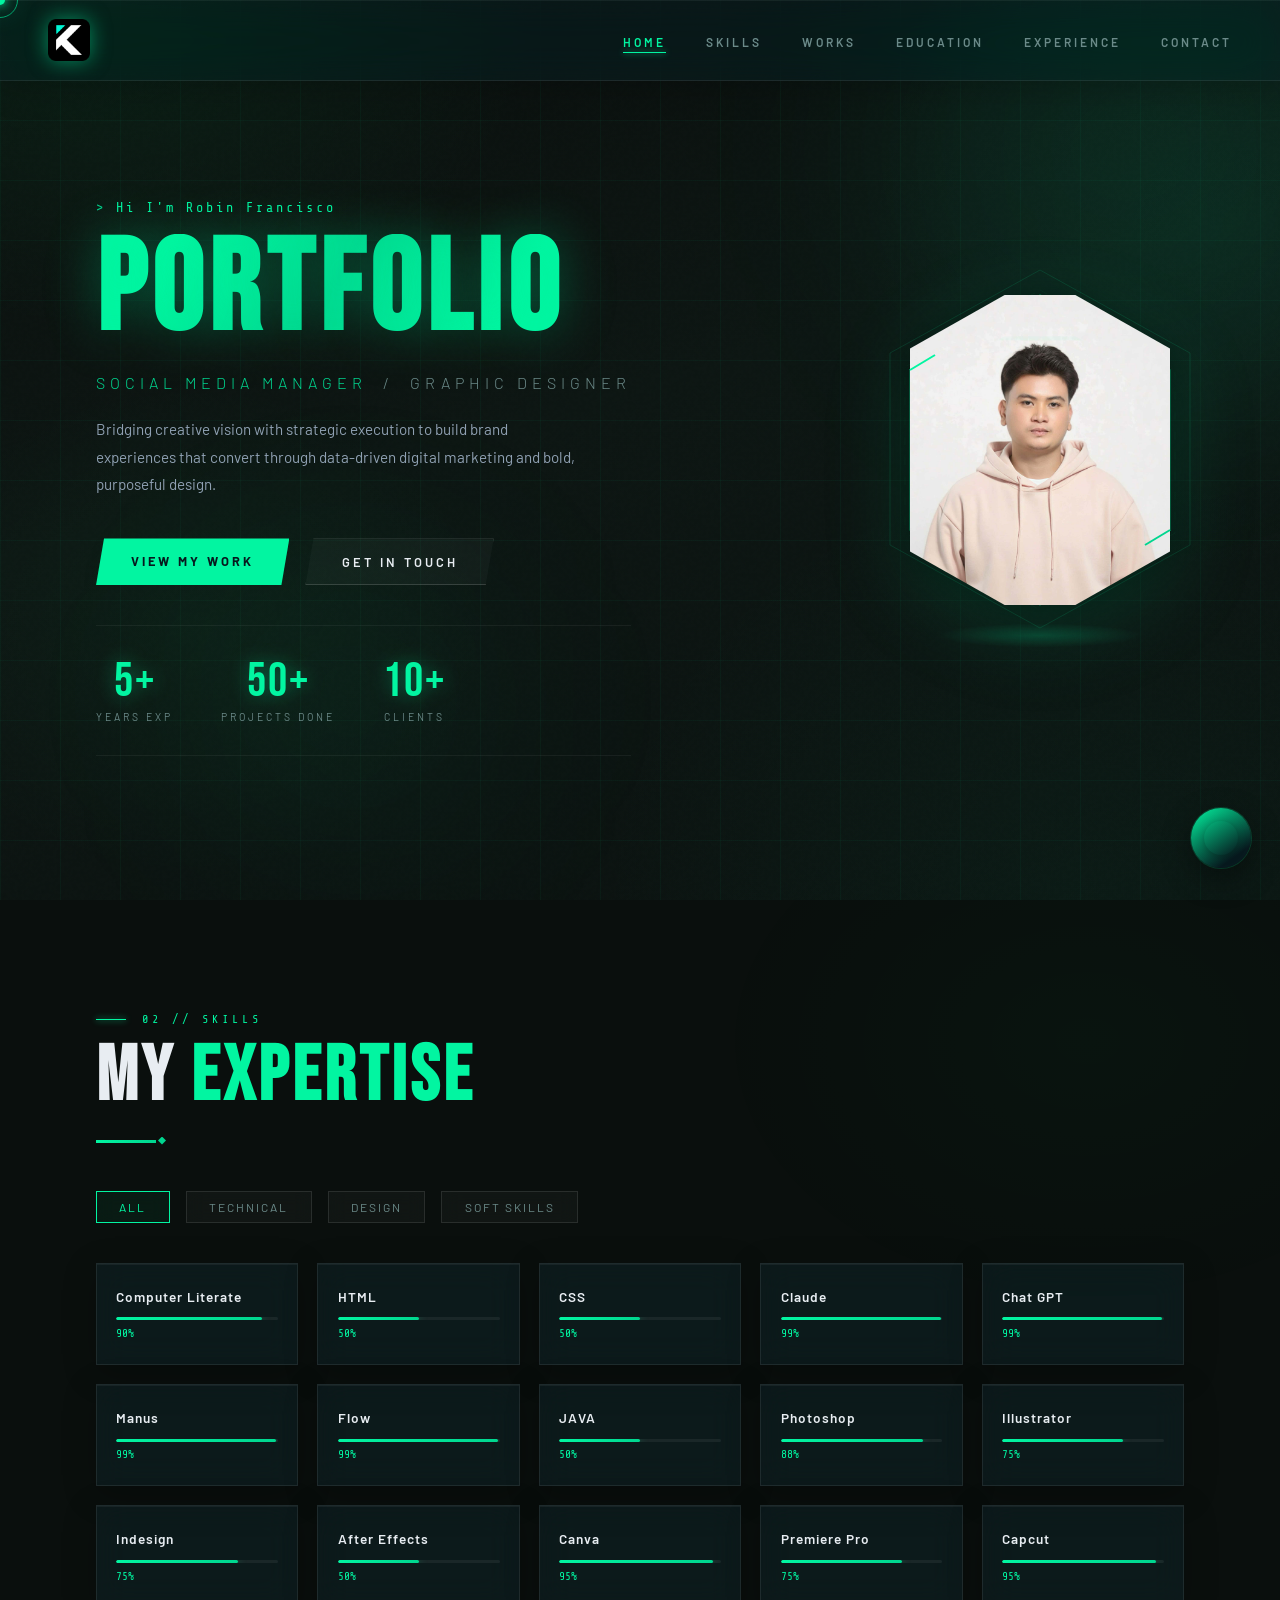
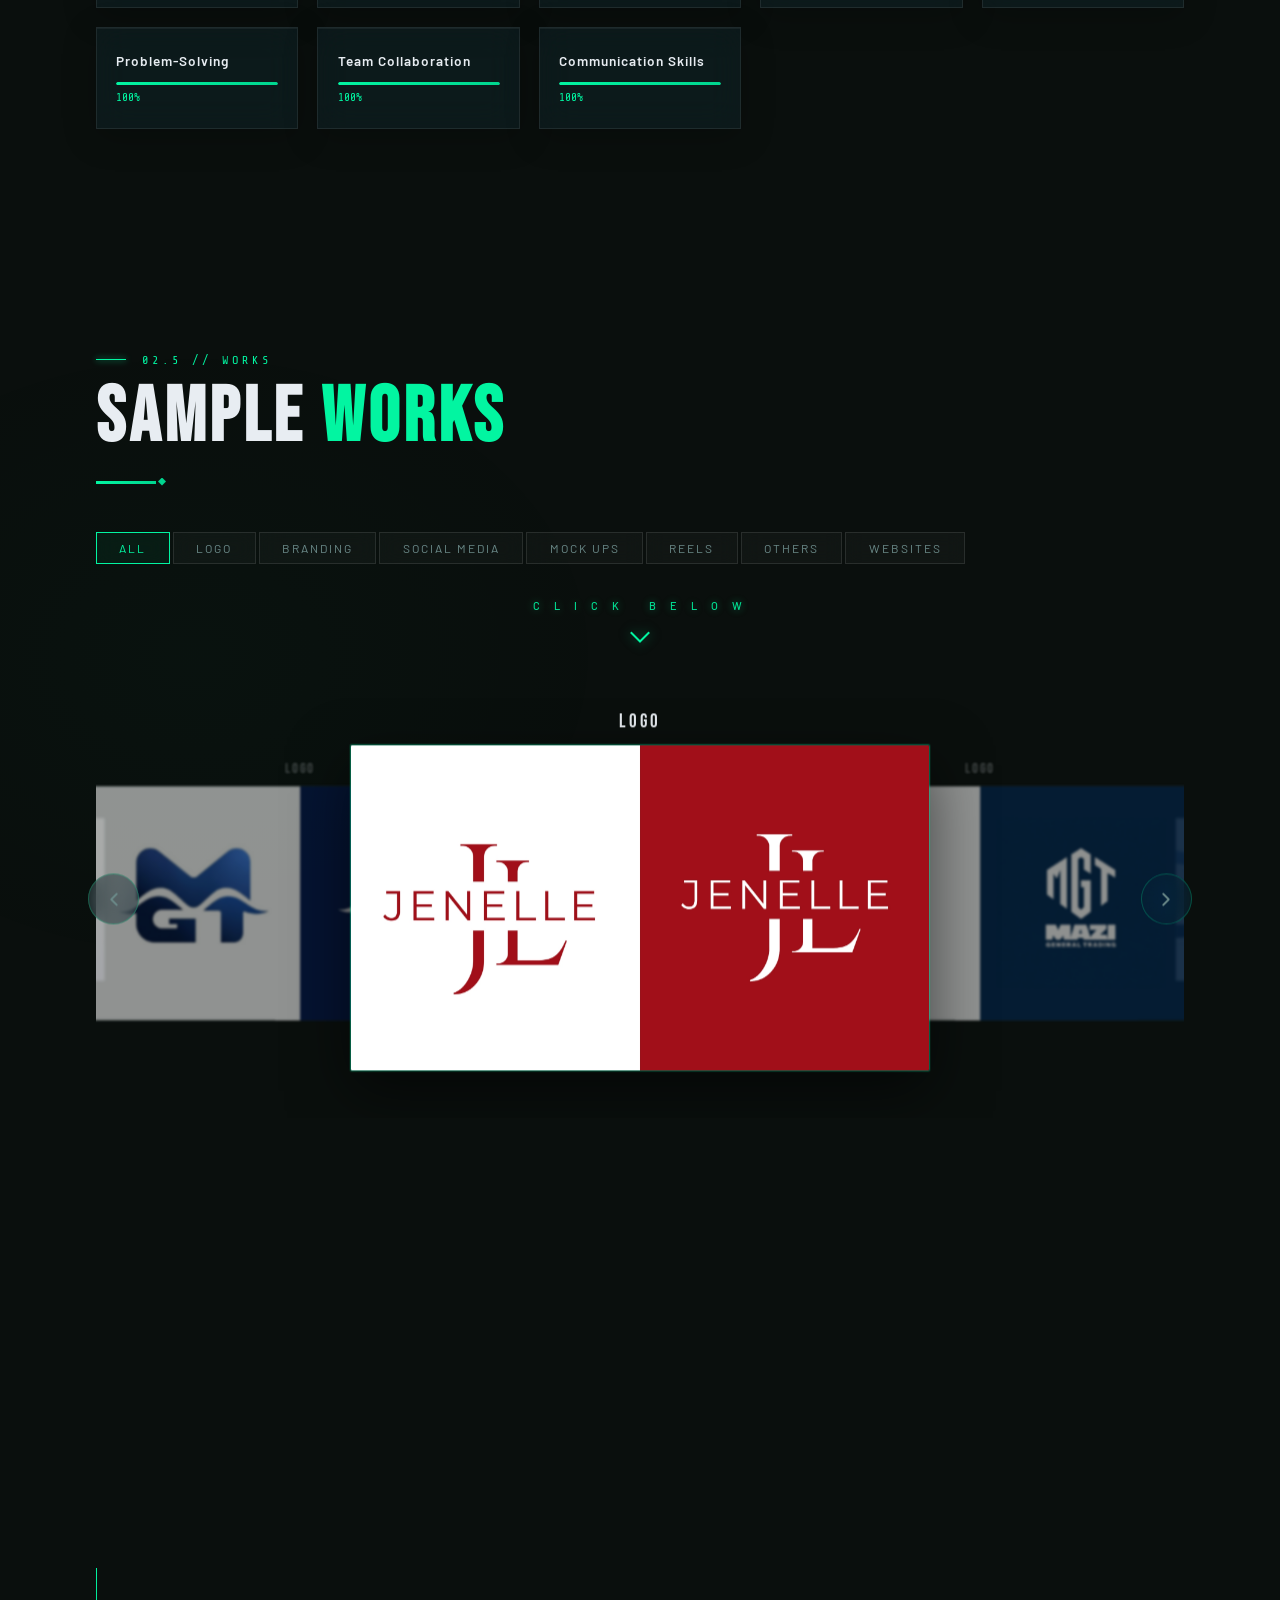
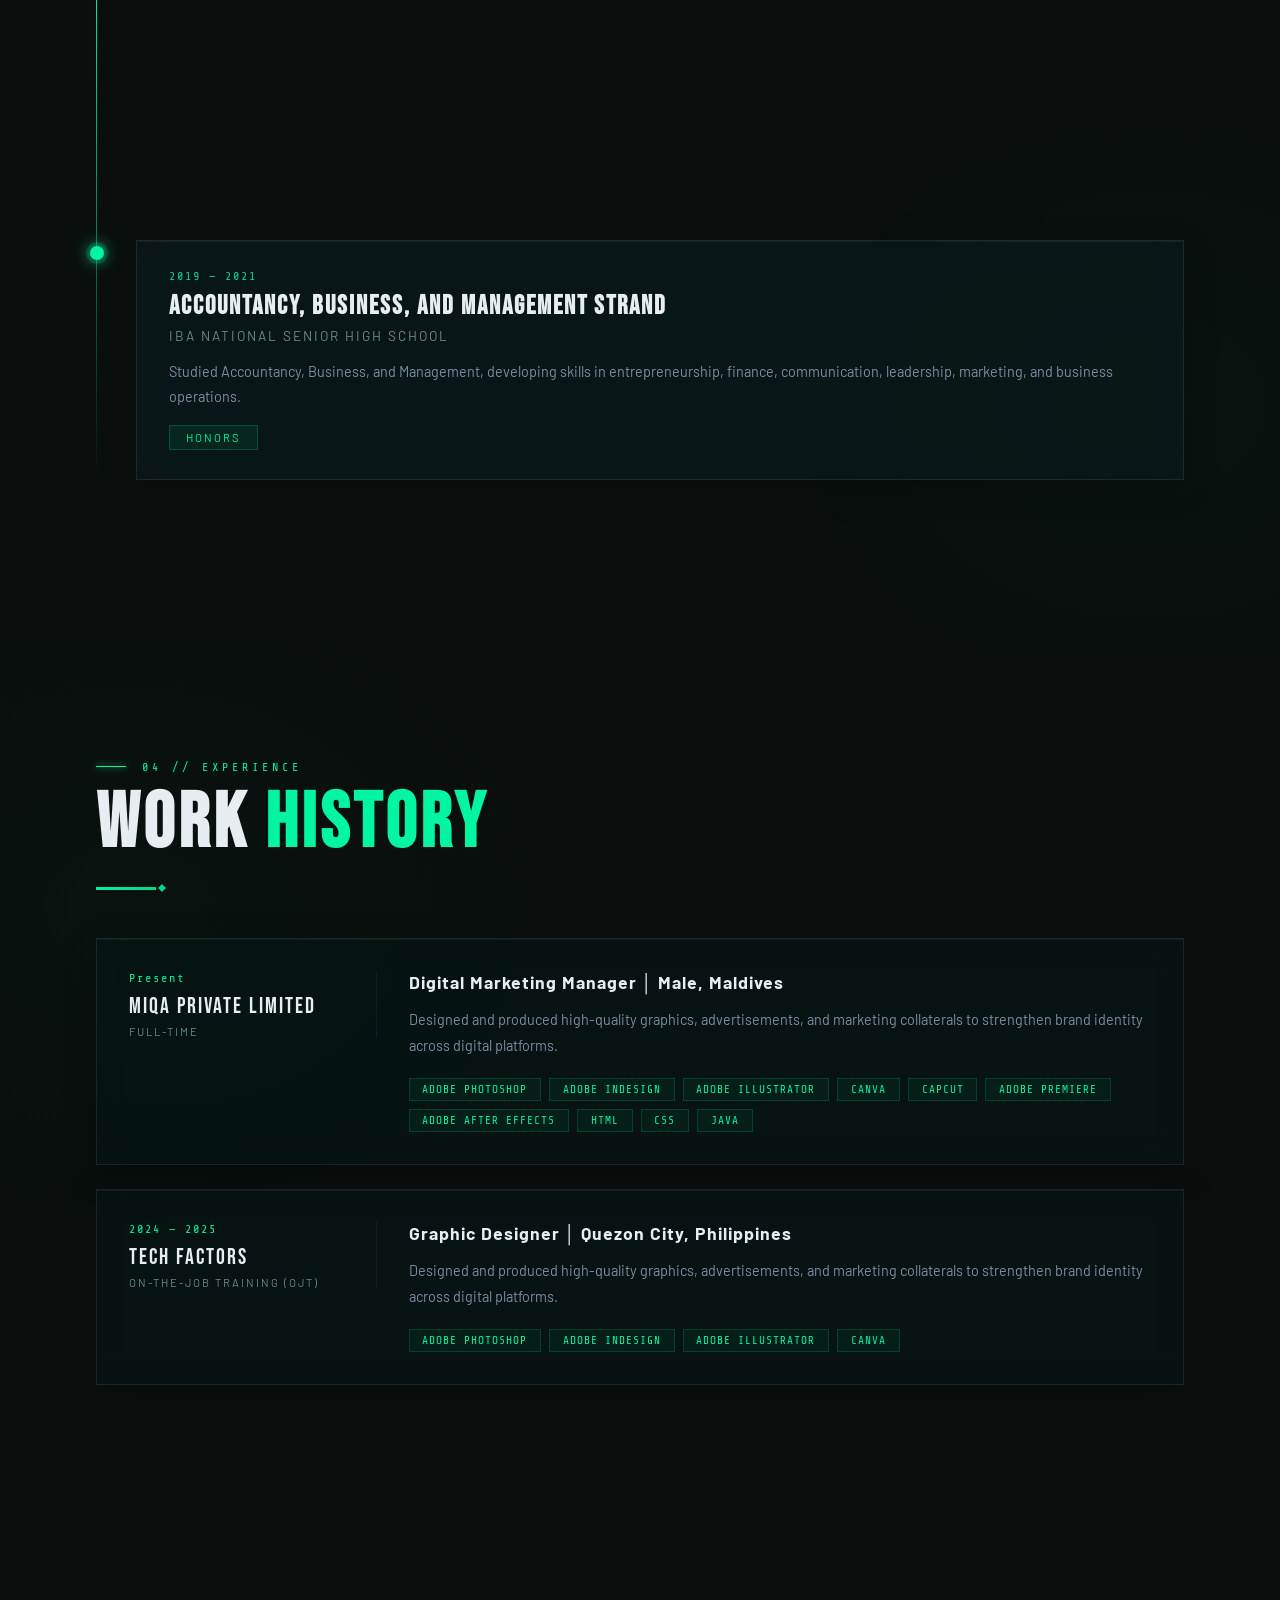
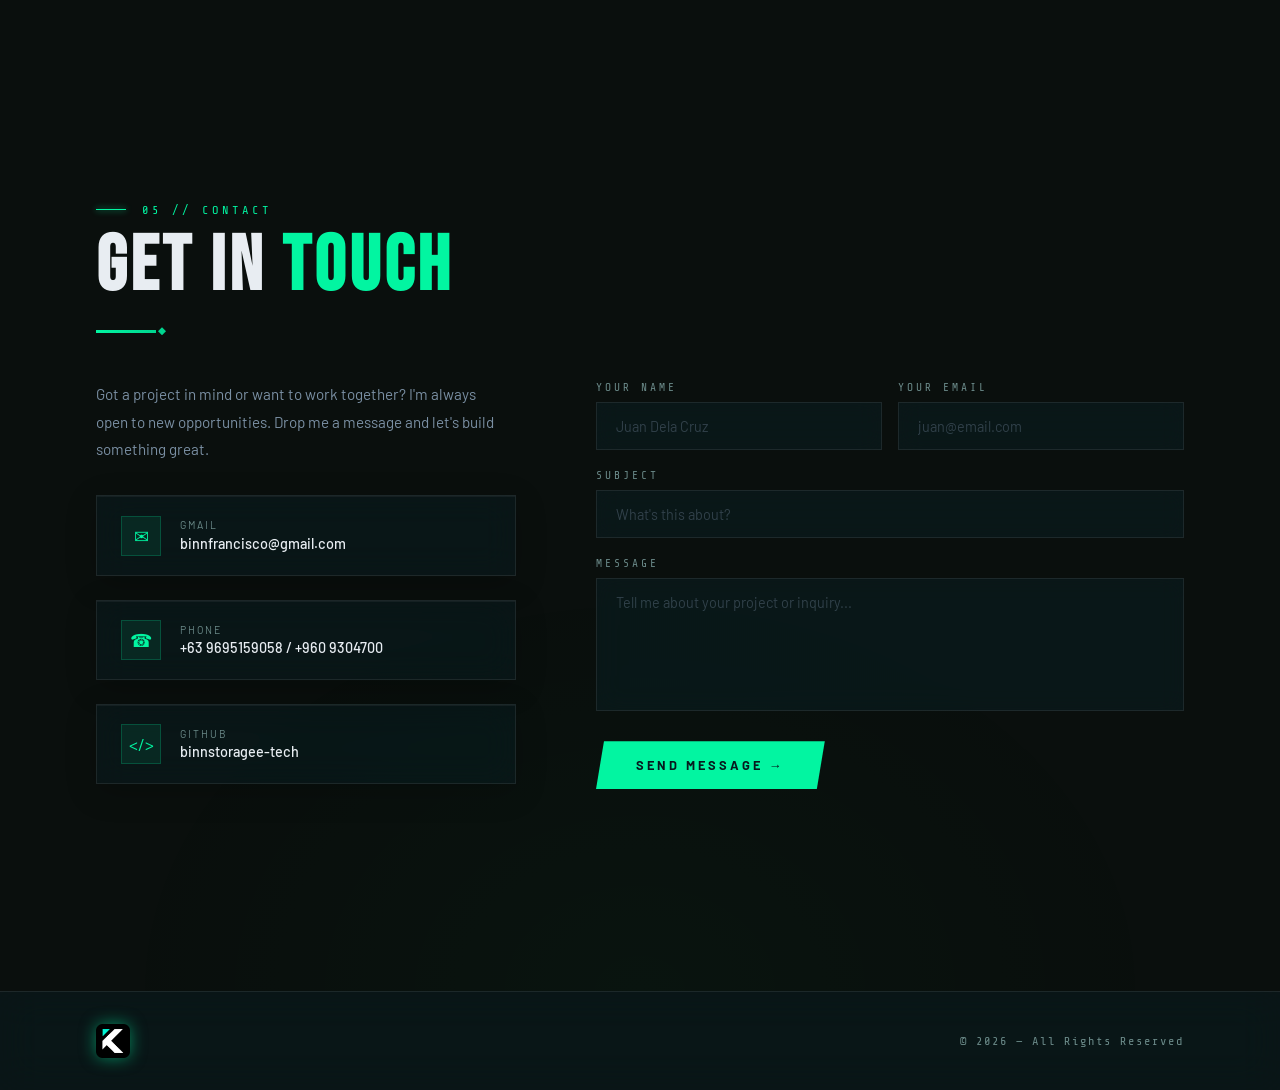
==== index.html @ ec97fe30 "Add files via upload" ====
<!DOCTYPE html>
<html lang="en">
<head>
<meta charset="UTF-8">
<meta name="viewport" content="width=device-width, initial-scale=1.0">
<title>Robin Francisco — Portfolio</title>
<meta name="description" content="Robin Francisco — Digital Marketing Manager & Graphic Designer. Skills, work, education, experience and contact.">
<link rel="icon" type="image/x-icon" href="IMG/favicon2.png">
<link rel="shortcut icon" href="IMG/favicon.png?v=2">
<link rel="stylesheet" href="style.css">

<style>
/* ===== HOME SECTION STYLES ===== */

/* ── HOME-SPECIFIC ─────────────────────────────────────── */
#home {
  display: flex;
  align-items: center;
  padding: 6rem 6rem 0;
  position: relative;
  overflow: hidden;
}

.grid-bg {
  position: absolute; inset: 0;
  background-image:
    linear-gradient(rgba(2,245,161,0.04) 1px, transparent 1px),
    linear-gradient(90deg, rgba(2,245,161,0.04) 1px, transparent 1px);
  background-size: 60px 60px;
  animation: gridMove 20s linear infinite;
}
@keyframes gridMove {
  0%   { background-position: 0 0; }
  100% { background-position: 60px 60px; }
}

.glow-orb { position: absolute; border-radius: 50%; filter: blur(100px); pointer-events: none; }
.orb1 { width:500px;height:500px;background:rgba(2,245,161,0.06);top:-100px;right:-100px;animation:orbFloat 8s ease-in-out infinite; }
.orb2 { width:300px;height:300px;background:rgba(0,214,143,0.05);bottom:50px;left:200px;animation:orbFloat 6s ease-in-out infinite reverse; }
@keyframes orbFloat {
  0%,100% { transform: translateY(0) scale(1); }
  50%     { transform: translateY(-30px) scale(1.05); }
}

.home-content { position: relative; z-index: 2; }

.home-tag {
  font-family: 'Share Tech Mono', monospace;
  color: var(--neon); font-size: 0.85rem; letter-spacing: 3px;
  margin-bottom: 1.2rem;
  opacity: 0; animation: fadeUp 0.8s 0.3s forwards;
}
.home-tag::before { content: '> '; color: var(--neon2); }

.home-name {
  font-family: 'Bebas Neue', cursive;
  font-size: clamp(4rem, 10vw, 9rem);
  line-height: 0.9; letter-spacing: 6px;
  opacity: 0; animation: fadeUp 0.8s 0.5s forwards;
}
.home-name .line1 { display: block; color: var(--text); }
.home-name .line2 {
  display: block; color: transparent;
  -webkit-text-stroke: 1.5px var(--neon);
}

.home-title {
  font-size: 1rem; color: var(--muted); letter-spacing: 5px;
  text-transform: uppercase; margin: 1.5rem 0; font-weight: 300;
  opacity: 0; animation: fadeUp 0.8s 0.7s forwards;
}
.home-title span { color: var(--neon2); }

.home-desc {
  max-width: 480px; line-height: 1.8; color: #8fa0b2; font-size: 0.95rem;
  margin-bottom: 2.5rem;
  opacity: 0; animation: fadeUp 0.8s 0.9s forwards;
}

.btn-group {
  display: flex; gap: 1rem;
  opacity: 0; animation: fadeUp 0.8s 1.1s forwards;
}

.stats-row {
  display: flex; gap: 3rem; margin: 2.5rem 0;
  padding: 2rem 0;
  border-top: 1px solid rgba(255,255,255,0.05);
  border-bottom: 1px solid rgba(255,255,255,0.05);
}
.stat { text-align: center; }
.stat-num {
  font-family: 'Bebas Neue', cursive; font-size: 3rem; color: var(--neon);
  letter-spacing: 2px; text-shadow: 0 0 20px rgba(2,245,161,0.4); line-height: 1;
}
.stat-label { font-size: 0.65rem; color: var(--muted); letter-spacing: 3px; text-transform: uppercase; margin-top: 0.3rem; }

.home-visual {
  position: absolute; right: 5rem; top: 50%;
  transform: translateY(-50%);
  opacity: 0; animation: fadeLeft 1s 0.8s forwards;
}
.hex-frame { width: 320px; height: 370px; position: relative; }
.hex-frame svg { width: 100%; height: 100%; }

.scroll-hint {
  position: absolute; bottom: 2.5rem; left: 50%; transform: translateX(-50%);
  display: flex; flex-direction: column; align-items: center; gap: 0.5rem;
  color: var(--muted); font-size: 0.7rem; letter-spacing: 3px; text-transform: uppercase;
  animation: fadeUp 1s 1.5s both;
}
.scroll-line {
  width: 1px; height: 50px;
  background: linear-gradient(to bottom, var(--neon), transparent);
  animation: scrollPulse 2s ease-in-out infinite;
}
@keyframes scrollPulse {
  0%,100% { opacity: 0.3; transform: scaleY(0.7); }
  50%     { opacity: 1;   transform: scaleY(1); }
}

@keyframes fadeUp {
  from { opacity: 0; transform: translateY(30px); }
  to   { opacity: 1; transform: translateY(0); }
}
@keyframes fadeLeft {
  from { opacity: 0; transform: translate(40px,-50%); }
  to   { opacity: 1; transform: translate(0,-50%); }
}

@media (max-width: 768px) {
  #home {
    padding: 0 1.5rem;
    flex-direction: column;
    justify-content: flex-start;
    align-items: center;
    padding-top: 5rem;
    padding-bottom: 4rem;
  }
  .home-visual {
    position: relative; right: auto; top: auto;
    transform: none; opacity: 0;
    animation: fadeUp 0.8s 0.3s forwards;
    display: flex; justify-content: center;
    perspective: 600px;
    order: -1;
    margin-bottom: 1.5rem;
  }
  .hex-frame { width: 200px; height: 232px; animation: hexFloat 4s ease-in-out infinite; }
  .hex-shadow { display: none; }
  .home-content { width: 100%; text-align: center; }
  .home-tag { text-align: center; }
  .home-name { font-size: clamp(3rem, 16vw, 5rem); text-align: center; }
  .home-title { font-size: 0.8rem; letter-spacing: 3px; text-align: center; }
  .home-desc { text-align: center; margin-left: auto; margin-right: auto; }
  .btn-group { flex-direction: column; gap: 0.8rem; align-items: center; }
  .btn-primary, .btn-outline { text-align: center; width: 100%; max-width: 280px; }
  .stats-row { gap: 1.5rem; flex-wrap: wrap; justify-content: center; }
  .section-label { justify-content: center; }
}

/* ── 3D HEX ── */
.home-visual { perspective: 800px; }
.hex-frame {
  transform-style: preserve-3d;
  animation: hexFloat 4s ease-in-out infinite;
  cursor: none;
}
@keyframes hexFloat {
  0%,100% { transform: translateY(0px) rotateX(2deg) rotateY(-4deg); }
  50%      { transform: translateY(-14px) rotateX(-2deg) rotateY(4deg); }
}
.hex-frame svg {
  width: 100%; height: 100%;
  filter: drop-shadow(0 20px 40px rgba(2,245,161,0.15)) drop-shadow(0 4px 16px rgba(0,0,0,0.6));
}
.hex-shadow {
  position: absolute; bottom: -30px; left: 50%;
  transform: translateX(-50%) rotateX(80deg) scaleX(0.85);
  width: 240px; height: 60px;
  background: radial-gradient(ellipse, rgba(2,245,161,0.18) 0%, transparent 70%);
  border-radius: 50%;
  animation: shadowFloat 4s ease-in-out infinite;
}
@keyframes shadowFloat {
  0%,100% { opacity: 0.6; transform: translateX(-50%) rotateX(80deg) scaleX(0.85); }
  50%      { opacity: 0.25; transform: translateX(-50%) rotateX(80deg) scaleX(0.65); }
}

</style>

<style>
/* ===== SKILLS SECTION STYLES ===== */

#skills {
  background: radial-gradient(ellipse 700px 500px at 85% 15%, rgba(0,255,127,0.022), transparent 55%);
  padding-top: 0;
}

.skills-categories {
  display: flex; gap: 1rem; margin-bottom: 2.5rem; flex-wrap: wrap;
}

.skills-grid {
  display: grid;
  grid-template-columns: repeat(auto-fill, minmax(180px, 1fr));
  gap: 1.2rem;
  margin-top: 1rem;
}

.skill-card {
  background: rgba(20,47,56,0.35);
  border: 1px solid rgba(255,255,255,0.08);
  backdrop-filter: blur(16px) saturate(160%);
  -webkit-backdrop-filter: blur(16px) saturate(160%);
  box-shadow: 0 8px 32px rgba(0,0,0,0.22), inset 0 1px 0 rgba(255,255,255,0.05);
  padding: 1.5rem 1.2rem;
  position: relative;
  transition: all 0.3s;
  overflow: hidden;
  cursor: default;
}
.skill-card::before {
  content: '';
  position: absolute; inset: 0;
  background: linear-gradient(135deg, rgba(2,245,161,0.05), transparent);
  opacity: 0; transition: opacity 0.3s;
}
.skill-card:hover::before { opacity: 1; }
.skill-card::after {
  content: '';
  position: absolute; bottom: 0; left: 0;
  width: 0; height: 2px;
  background: linear-gradient(to right, var(--neon), var(--neon2));
  transition: width 0.4s;
}
.skill-card:hover { border-color: rgba(2,245,161,0.3); transform: translateY(-4px); }
.skill-card:hover::after { width: 100%; }

.skill-icon { font-size: 1.8rem; margin-bottom: 0.8rem; display: block; }
.skill-icon img {
  width: 28px; height: 28px;
  object-fit: contain;
  filter: drop-shadow(0 0 6px rgba(0,0,0,0.3));
}
.skill-name {
  font-size: 0.85rem; font-weight: 600; letter-spacing: 1px;
  margin-bottom: 0.8rem; color: var(--text);
}
.skill-bar-bg {
  height: 3px; background: rgba(255,255,255,0.06);
  border-radius: 2px; overflow: hidden; margin-bottom: 0.4rem;
}
.skill-bar {
  height: 100%;
  background: linear-gradient(to right, var(--neon), var(--neon2));
  border-radius: 2px; width: 0;
  transition: width 1.2s ease;
  box-shadow: 0 0 8px rgba(2,245,161,0.5);
}
.skill-pct {
  font-family: 'Share Tech Mono', monospace;
  font-size: 0.7rem; color: var(--neon);
}

@media (max-width: 768px) {
  .skills-grid { grid-template-columns: repeat(auto-fill, minmax(140px, 1fr)); gap: 0.8rem; }
}

</style>

<style>
/* ===== WORKS SECTION STYLES ===== */

#works {
  background: radial-gradient(ellipse 800px 600px at 15% 40%, rgba(0,214,143,0.02), transparent 55%);
}

.works-carousel-wrap { position: relative; padding: 0.5rem 0 3rem; }

.works-grid {
  position: relative;
  height: 420px;
  overflow: hidden;
}

.carousel-arrow {
  position: absolute; top: 44%; transform: translateY(-50%);
  z-index: 30;
  width: 3.2rem; height: 3.2rem; border-radius: 50%;
  display: flex; align-items: center; justify-content: center;
  background: rgba(13,36,43,0.4);
  backdrop-filter: blur(12px) saturate(160%);
  -webkit-backdrop-filter: blur(12px) saturate(160%);
  border: 1px solid rgba(2,245,161,0.25);
  color: var(--muted);
  cursor: pointer;
  transition: all 0.25s;
}
.carousel-arrow svg { width: 22px; height: 22px; }
.carousel-arrow:hover {
  color: var(--neon); border-color: rgba(2,245,161,0.6);
  box-shadow: 0 0 18px rgba(2,245,161,0.3);
}
.carousel-prev { left: -0.5rem; }
.carousel-next { right: -0.5rem; }

.work-card {
  position: relative; overflow: hidden;
  width: 100%;
  border: 1px solid rgba(255,255,255,0.1);
  background: rgba(13,36,43,0.35);
  backdrop-filter: blur(14px) saturate(160%);
  -webkit-backdrop-filter: blur(14px) saturate(160%);
  cursor: pointer;
  border-radius: 2px;
  transition: border-color 0.35s ease, box-shadow 0.35s ease;
}

.work-card.visible { opacity: 1; }
.work-item.cs-active .work-card {
  border-color: rgba(2,245,161,0.32);
  box-shadow: 0 20px 60px rgba(0,0,0,0.55), 0 0 0 1px rgba(2,245,161,0.1);
}

.work-img {
  width: 100%; aspect-ratio: 4/3; object-fit: cover; display: block;
  background: var(--accent);
  transition: transform 0.7s cubic-bezier(0.22,1,0.36,1), filter 0.5s ease;
  will-change: transform;
}
.work-item.cs-active .work-card:hover .work-img { transform: scale(1.06); filter: brightness(0.8) saturate(1.1); }

/* Story-size (9:16) card, e.g. for vertical video */
.work-item--story .work-img { aspect-ratio: 9/16; }
.work-item--story { width: 220px !important; }

/* ── VIDEO SOUND TOGGLE ───────────────────────────────── */
.video-mute-btn {
  position: absolute; bottom: 0.7rem; right: 0.7rem; z-index: 5;
  width: 34px; height: 34px; border-radius: 50%;
  background: rgba(7,25,30,0.75);
  border: 1px solid rgba(2,245,161,0.35);
  color: var(--neon);
  display: flex; align-items: center; justify-content: center;
  cursor: pointer;
  transition: all 0.25s;
}
.video-mute-btn:hover {
  background: rgba(2,245,161,0.18);
  box-shadow: 0 0 14px rgba(2,245,161,0.35);
}
.video-mute-btn svg { width: 16px; height: 16px; }
.video-mute-btn .icon-unmuted { display: none; }
.video-mute-btn.is-unmuted .icon-muted { display: none; }
.video-mute-btn.is-unmuted .icon-unmuted { display: block; }

/* Portrait (1080x1350 / 4:5) and Square (1080x1080 / 1:1) cards */
.work-card--portrait .work-img { aspect-ratio: 4/5; }
.work-card--square .work-img { aspect-ratio: 1/1; }

/* Wide (1920x1080 / 16:9) card, e.g. for landscape mockups/website shots */
.work-item--wide .work-img { aspect-ratio: 16/9; }

.work-overlay {
  position: absolute; inset: 0;
  background: linear-gradient(to top, rgba(7,25,30,0.97) 0%, rgba(7,25,30,0.6) 45%, rgba(7,25,30,0.15) 75%, transparent 100%);
  opacity: 0; transition: opacity 0.4s cubic-bezier(0.22,1,0.36,1);
  display: flex; flex-direction: column; justify-content: flex-end; padding: 1.5rem;
}
.work-item.cs-active .work-card:hover .work-overlay { opacity: 1; }

/* ── SUBHEADING LABEL — OUTSIDE THE CARD BOX ──────────── */
.work-item {
  position: absolute; top: 46%; left: 50%;
  display: flex; flex-direction: column; align-items: center;
  width: 580px; max-width: 76vw;
  transform: translate(-50%, -50%);
  transition: transform 0.6s cubic-bezier(0.22,1,0.36,1), opacity 0.6s cubic-bezier(0.22,1,0.36,1), filter 0.6s ease;
  opacity: 0; pointer-events: none; filter: blur(0px);
}
.work-item.cs-visible { pointer-events: all; }
.work-item:not(.cs-active) .work-label-top { opacity: 0.5; }
.work-item:not(.cs-active) .work-card { cursor: pointer; }

.work-label-top {
  margin-bottom: 0.7rem;
  font-family: 'Bebas Neue', cursive;
  font-size: 1.2rem;
  letter-spacing: 3px;
  color: var(--text);
  text-transform: uppercase;
}

.work-cat {
  font-family: 'Share Tech Mono', monospace; font-size: 0.65rem;
  letter-spacing: 3px; color: var(--neon); text-transform: uppercase; margin-bottom: 0.4rem;
  transform: translateY(16px); opacity: 0;
  transition: transform 0.4s 0.05s cubic-bezier(0.22,1,0.36,1), opacity 0.4s 0.05s ease;
}
.work-card:hover .work-cat { transform: translateY(0); opacity: 1; }

.work-title {
  font-family: 'Bebas Neue', cursive; font-size: 1.35rem; letter-spacing: 3px;
  color: var(--text); margin-bottom: 0.35rem;
  transform: translateY(16px); opacity: 0;
  transition: transform 0.4s 0.1s cubic-bezier(0.22,1,0.36,1), opacity 0.4s 0.1s ease;
}
.work-card:hover .work-title { transform: translateY(0); opacity: 1; }

.work-desc {
  font-size: 0.8rem; color: #8fa0b2; line-height: 1.6;
  transform: translateY(14px); opacity: 0;
  transition: transform 0.4s 0.15s cubic-bezier(0.22,1,0.36,1), opacity 0.4s 0.15s ease;
}
.work-card:hover .work-desc { transform: translateY(0); opacity: 1; }

.work-link-btn {
  display: inline-flex; align-items: center; gap: 0.4rem;
  margin-top: 0.75rem; padding: 0.4rem 1rem;
  border: 1px solid rgba(2,245,161,0.45); color: var(--neon);
  font-family: 'Share Tech Mono', monospace; font-size: 0.65rem;
  letter-spacing: 2px; text-transform: uppercase; text-decoration: none;
  background: rgba(2,245,161,0.06); align-self: flex-start;
  transform: translateY(12px); opacity: 0;
  transition: transform 0.4s 0.2s cubic-bezier(0.22,1,0.36,1),
              opacity 0.4s 0.2s ease, background 0.25s ease,
              color 0.25s ease, box-shadow 0.25s ease;
}
.work-card:hover .work-link-btn { transform: translateY(0); opacity: 1; }
.work-link-btn:hover { background: var(--neon); color: var(--dark); box-shadow: 0 0 18px rgba(2,245,161,0.45); }
.work-link-btn[href="#"] { display: none; }

.work-buttons { display: flex; flex-wrap: wrap; gap: 0.5rem; margin-top: 0.75rem; }

.work-card::after {
  content: ''; position: absolute; top: 0; left: 0;
  width: 0; height: 2px;
  background: linear-gradient(to right, var(--neon), var(--neon2));
  transition: width 0.5s cubic-bezier(0.22,1,0.36,1);
  box-shadow: 0 0 8px rgba(2,245,161,0.5);
}
.work-card:hover::after { width: 100%; }

.work-card::before {
  content: ''; position: absolute; inset: 0; z-index: 1; pointer-events: none;
  background: linear-gradient(105deg, transparent 40%, rgba(2,245,161,0.06) 50%, transparent 60%);
  background-size: 200% 100%; opacity: 0; transition: opacity 0.3s ease;
}
.work-card:hover::before { opacity: 1; animation: cardShimmer 0.8s ease forwards; }
@keyframes cardShimmer {
  0%   { background-position: 200% 0; }
  100% { background-position: -200% 0; }
}

@media (max-width: 768px) {
  .works-grid { height: 340px; }
  .work-item { width: 300px; }
  .work-item--story { width: 150px !important; }
  .carousel-arrow { width: 2.3rem; height: 2.3rem; }
  .carousel-arrow svg { width: 16px; height: 16px; }
  .carousel-prev { left: -0.2rem; }
  .carousel-next { right: -0.2rem; }
  .video-mute-btn { width: 26px; height: 26px; bottom: 0.9rem; right: 0.7rem; }
  .video-mute-btn svg { width: 13px; height: 13px; }

}

/* ── "WEBSITES" FILTER BUTTON — extra glow when checked ──── */
.cat-btn--websites { position: relative; }
.cat-btn--websites.active {
  color: var(--dark);
  border-color: transparent;
  background: linear-gradient(90deg, var(--neon), var(--neon2), var(--neon));
  background-size: 220% 100%;
  animation: websitesBtnGlow 2.4s linear infinite;
  box-shadow: 0 0 18px rgba(2,245,161,0.55), 0 0 44px rgba(2,245,161,0.18);
  font-weight: 700;
}
@keyframes websitesBtnGlow {
  0%   { background-position: 0% 0; }
  100% { background-position: 220% 0; }
}

/* ── "LIVE WEBSITE" CARD — real screenshot + View Website button (glass) ──── */
.work-item[data-category="websites"] .work-card { aspect-ratio: 16/9; }
.site-card { padding: 0; }
.site-card-link {
  display: block; position: relative;
  height: 100%; width: 100%;
  text-decoration: none; color: inherit;
}
.site-shot {
  width: 100%; height: 100%;
  object-fit: cover; object-position: top;
  display: block;
  transition: transform 0.7s cubic-bezier(0.22,1,0.36,1), filter 0.4s ease;
}
.site-card-link:hover .site-shot { transform: scale(1.06); filter: brightness(0.85); }

.site-name-badge {
  position: absolute; top: 0.9rem; left: 0.9rem; z-index: 2;
  padding: 0.35rem 1rem;
  background: rgba(7,25,30,0.45);
  border: 1px solid rgba(255,255,255,0.15);
  color: var(--text);
  font-family: 'Bebas Neue', cursive; font-size: 1.1rem; letter-spacing: 2px;
  backdrop-filter: blur(10px) saturate(160%);
  -webkit-backdrop-filter: blur(10px) saturate(160%);
  box-shadow: 0 4px 16px rgba(0,0,0,0.25), inset 0 1px 0 rgba(255,255,255,0.08);
}

.site-card-link::after {
  content: '';
  position: absolute; inset: 0; z-index: 1;
  background: linear-gradient(to top, rgba(7,25,30,0.85) 0%, rgba(7,25,30,0.15) 35%, transparent 60%);
  pointer-events: none;
}

.site-visit-btn {
  position: absolute; bottom: 1rem; left: 50%; transform: translate(-50%, 0);
  z-index: 2;
  display: inline-flex; align-items: center; gap: 0.5rem;
  padding: 0.6rem 1.4rem;
  border: 1px solid rgba(2,245,161,0.5); color: var(--neon);
  font-family: 'Share Tech Mono', monospace; font-size: 0.7rem;
  letter-spacing: 2px; text-transform: uppercase;
  background: rgba(7,25,30,0.45);
  backdrop-filter: blur(10px) saturate(160%);
  -webkit-backdrop-filter: blur(10px) saturate(160%);
  box-shadow: 0 4px 16px rgba(0,0,0,0.25), inset 0 1px 0 rgba(255,255,255,0.08);
  transition: all 0.3s;
}
.site-visit-btn .arrow { display: inline-block; transition: transform 0.3s; }
.site-card-link:hover .site-visit-btn { background: var(--neon); color: var(--dark); box-shadow: 0 0 22px rgba(2,245,161,0.5); }
.site-card-link:hover .site-visit-btn .arrow { transform: translate(3px,-3px); }

</style>

<style>
/* ===== EDUCATION SECTION STYLES ===== */

#education {
  background: radial-gradient(ellipse 700px 550px at 90% 75%, rgba(0,255,127,0.02), transparent 55%);
}

.timeline {
  position: relative;
  padding-left: 2.5rem;
}
.timeline::before {
  content: '';
  position: absolute; left: 0; top: 0; bottom: 0;
  width: 1px;
  background: linear-gradient(to bottom, var(--neon), transparent);
}

.timeline-item {
  position: relative; margin-bottom: 3.5rem;
  opacity: 0; transform: translateX(-20px);
  transition: all 0.6s ease;
}
.timeline-item.visible { opacity: 1; transform: translateX(0); }

.timeline-dot {
  position: absolute; left: -2.9rem; top: 0.4rem;
  width: 14px; height: 14px;
  background: var(--neon); border-radius: 50%;
  box-shadow: 0 0 0 4px rgba(2,245,161,0.15), 0 0 15px var(--neon);
  animation: dotPulse 2s ease-in-out infinite;
}
@keyframes dotPulse {
  0%,100% { box-shadow: 0 0 0 4px rgba(2,245,161,0.15), 0 0 15px var(--neon); }
  50%     { box-shadow: 0 0 0 8px rgba(2,245,161,0.05), 0 0 25px var(--neon); }
}

.edu-card {
  background: rgba(13,36,43,0.35);
  border: 1px solid rgba(255,255,255,0.08);
  backdrop-filter: blur(16px) saturate(160%);
  -webkit-backdrop-filter: blur(16px) saturate(160%);
  box-shadow: 0 8px 32px rgba(0,0,0,0.22), inset 0 1px 0 rgba(255,255,255,0.05);
  padding: 1.8rem 2rem;
  position: relative;
  transition: all 0.3s;
}
.edu-card:hover { border-color: rgba(2,245,161,0.25); }
.edu-card::before {
  content: ''; position: absolute; left: -1px; top: 0;
  height: 0; width: 2px;
  background: var(--neon);
  transition: height 0.5s ease;
  box-shadow: 0 0 8px var(--neon);
}
.edu-card:hover::before { height: 100%; }

.edu-year {
  font-family: 'Share Tech Mono', monospace; font-size: 0.75rem;
  color: var(--neon2); letter-spacing: 2px; margin-bottom: 0.5rem;
}
.edu-degree {
  font-family: 'Bebas Neue', cursive; font-size: 1.6rem;
  letter-spacing: 2px; margin-bottom: 0.3rem;
}
.edu-school {
  font-size: 0.85rem; color: var(--muted); letter-spacing: 2px;
  text-transform: uppercase; margin-bottom: 1rem;
}
.edu-desc { font-size: 0.9rem; color: #7a8fa3; line-height: 1.7; }
.edu-badge {
  display: inline-block; margin-top: 1rem; padding: 0.3rem 1rem;
  background: rgba(2,245,161,0.07); border: 1px solid rgba(2,245,161,0.2);
  color: var(--neon); font-size: 0.7rem; letter-spacing: 2px; text-transform: uppercase;
}

@media (max-width: 768px) {
  .timeline { padding-left: 1.5rem; }
}

</style>

<style>
/* ===== EXPERIENCE SECTION STYLES ===== */

#experience {
  background: radial-gradient(ellipse 800px 600px at 10% 25%, rgba(0,214,143,0.02), transparent 55%);
}

.exp-grid { display: grid; gap: 1.5rem; }

.exp-card {
  background: rgba(7,25,30,0.35);
  border: 1px solid rgba(255,255,255,0.08);
  backdrop-filter: blur(16px) saturate(160%);
  -webkit-backdrop-filter: blur(16px) saturate(160%);
  box-shadow: 0 8px 32px rgba(0,0,0,0.22), inset 0 1px 0 rgba(255,255,255,0.05);
  padding: 2rem;
  display: grid; grid-template-columns: 1fr 3fr;
  gap: 2rem; align-items: start;
  position: relative; overflow: hidden;
  transition: all 0.3s;
  opacity: 0; transform: translateY(20px);
}
.exp-card.visible { opacity: 1; transform: translateY(0); }

.exp-card::before {
  content: ''; position: absolute; inset: 0;
  background: linear-gradient(90deg, rgba(2,245,161,0.03) 0%, transparent 60%);
  opacity: 0; transition: opacity 0.3s;
}
.exp-card:hover { border-color: rgba(2,245,161,0.2); }
.exp-card:hover::before { opacity: 1; }

.exp-left { border-right: 1px solid rgba(255,255,255,0.05); padding-right: 2rem; }

.exp-period {
  font-family: 'Share Tech Mono', monospace; font-size: 0.75rem;
  color: var(--neon); letter-spacing: 2px; margin-bottom: 0.5rem;
}
.exp-company {
  font-family: 'Bebas Neue', cursive; font-size: 1.4rem;
  letter-spacing: 2px; color: var(--text);
}
.exp-type {
  font-size: 0.7rem; color: var(--muted); text-transform: uppercase;
  letter-spacing: 2px; margin-top: 0.3rem;
}
.exp-role {
  font-size: 1.1rem; font-weight: 700; color: var(--text);
  margin-bottom: 0.8rem; letter-spacing: 1px;
}
.exp-desc { font-size: 0.9rem; color: #7a8fa3; line-height: 1.8; margin-bottom: 1.2rem; }

.exp-tags { display: flex; flex-wrap: wrap; gap: 0.5rem; }
.exp-tag {
  padding: 0.25rem 0.8rem;
  background: rgba(2,245,161,0.05); border: 1px solid rgba(2,245,161,0.15);
  color: var(--neon); font-size: 0.7rem; letter-spacing: 1px;
  text-transform: uppercase; font-family: 'Share Tech Mono', monospace;
}

@media (max-width: 768px) {
  .exp-card { grid-template-columns: 1fr; gap: 1rem; }
  .exp-left { border-right: none; border-bottom: 1px solid rgba(255,255,255,0.05); padding-right: 0; padding-bottom: 1rem; }
}

</style>

<style>
/* ===== CONTACT SECTION STYLES ===== */

#contact {
  background: radial-gradient(ellipse 900px 700px at 50% 100%, rgba(0,255,127,0.022), transparent 60%);
}

.contact-wrapper {
  display: grid; grid-template-columns: 1fr 1.4fr;
  gap: 5rem; align-items: start;
  margin-top: 1rem;
}

.contact-intro {
  color: #7a8fa3; line-height: 1.8; font-size: 0.95rem; max-width: 400px;
  margin-bottom: 2rem;
}

.contact-info-items { display: flex; flex-direction: column; gap: 1.5rem; }

.contact-item {
  display: flex; align-items: center; gap: 1.2rem;
  padding: 1.2rem 1.5rem;
  background: rgba(13,36,43,0.35);
  border: 1px solid rgba(255,255,255,0.08);
  backdrop-filter: blur(16px) saturate(160%);
  -webkit-backdrop-filter: blur(16px) saturate(160%);
  box-shadow: 0 8px 32px rgba(0,0,0,0.2), inset 0 1px 0 rgba(255,255,255,0.05);
  transition: all 0.3s;
  text-decoration: none; color: var(--text);
}
.contact-item:hover { border-color: rgba(2,245,161,0.3); transform: translateX(5px); }

.contact-icon {
  width: 40px; height: 40px;
  background: rgba(2,245,161,0.08); border: 1px solid rgba(2,245,161,0.2);
  display: flex; align-items: center; justify-content: center;
  font-size: 1.1rem; flex-shrink: 0; color: var(--neon);
}
.contact-item-label {
  font-size: 0.65rem; color: var(--muted); text-transform: uppercase;
  letter-spacing: 2px; margin-bottom: 0.2rem;
}
.contact-item-value { font-size: 0.9rem; font-weight: 500; }

/* FORM */
.contact-form { display: flex; flex-direction: column; gap: 1.2rem; }

.form-group { position: relative; width: 100%; margin-bottom: 0; }
.form-group label {
  display: block; font-size: 0.7rem; color: var(--muted);
  letter-spacing: 3px; text-transform: uppercase; margin-bottom: 0.5rem;
  font-family: 'Share Tech Mono', monospace;
}
.form-group input,
.form-group textarea {
  width: 100%; background: rgba(13,36,43,0.4);
  backdrop-filter: blur(12px) saturate(160%);
  -webkit-backdrop-filter: blur(12px) saturate(160%);
  border: 1px solid rgba(255,255,255,0.08);
  color: var(--text); padding: 0.9rem 1.2rem;
  font-family: 'Barlow', sans-serif; font-size: 0.9rem;
  outline: none; transition: all 0.3s; resize: none;
}
.form-group input:focus,
.form-group textarea:focus {
  border-color: rgba(2,245,161,0.4);
  box-shadow: 0 0 0 1px rgba(2,245,161,0.1);
  background: rgba(13,36,43,0.8);
}
.form-group input::placeholder,
.form-group textarea::placeholder { color: rgba(107,127,148,0.4); }

.form-row { display: grid; grid-template-columns: 1fr 1fr; gap: 1rem; }

.btn-send {
  margin-top: 0.5rem; padding: 1rem 2.5rem;
  background: var(--neon); color: var(--dark);
  font-family: 'Barlow', sans-serif; font-weight: 700;
  font-size: 0.8rem; letter-spacing: 3px; text-transform: uppercase;
  border: none; cursor: pointer;
  clip-path: polygon(8px 0%, 100% 0%, calc(100% - 8px) 100%, 0% 100%);
  transition: all 0.3s; position: relative; overflow: hidden; align-self: flex-start;
}
.btn-send::before {
  content: ''; position: absolute; inset: 0;
  background: var(--neon2); transform: scaleX(0); transform-origin: left; transition: transform 0.3s;
}
.btn-send:hover::before { transform: scaleX(1); }
.btn-send span { position: relative; z-index: 1; }

@media (max-width: 768px) {
  .contact-wrapper { grid-template-columns: 1fr; gap: 2.5rem; }
  .form-row { grid-template-columns: 1fr; }
}

</style>
</head>
<body>

<div class="cursor" id="cursor"></div>
<div class="cursor-ring" id="cursorRing"></div>

<nav>
  <a class="nav-logo" href="#home" data-nav><img src="IMG/favicon2.png" alt="Kirito Logo"></a>
  <button class="nav-hamburger" id="hamburger" aria-label="Open menu">
    <span></span><span></span><span></span>
  </button>
  <ul class="nav-links" id="navLinks">
    <li><a href="#home"       data-nav>Home</a></li>
    <li><a href="#skills"     data-nav>Skills</a></li>
    <li><a href="#works"      data-nav>Works</a></li>
    <li><a href="#education"  data-nav>Education</a></li>
    <li><a href="#experience" data-nav>Experience</a></li>
    <li><a href="#contact"    data-nav>Contact</a></li>
  </ul>
</nav>


<section id="home">
  <div class="grid-bg"></div>
  <div class="glow-orb orb1"></div>
  <div class="glow-orb orb2"></div>

  <div class="home-content">
    <div class="home-tag">Hi I'm Robin Francisco</div>
    <h1 class="home-name">
      <span class="line1">
        <span class="glitch-wrap" data-text="PORTFOLIO">PORTFOLIO</span>
      </span>
    </h1>
    <p class="home-title"><span>Social Media Manager</span> &nbsp;/&nbsp; Graphic Designer</p>
    <p class="home-desc">
      Bridging creative vision with strategic execution to build brand experiences that convert through data-driven digital marketing and bold, purposeful design.
    </p>
    <div class="btn-group">
      <a href="#works" class="btn-primary" data-nav><span>View My Work</span></a>
      <a href="#contact" class="btn-outline" data-nav>Get In Touch</a>
    </div>

    <div class="stats-row">
      <div class="stat">
        <div class="stat-num" data-target="5">5</div>
        <div class="stat-label">Years Exp</div>
      </div>
      <div class="stat">
        <div class="stat-num" data-target="50">50+</div>
        <div class="stat-label">Projects Done</div>
      </div>
      <div class="stat">
        <div class="stat-num" data-target="10">10+</div>
        <div class="stat-label">Clients</div>
      </div>
    </div>
  </div>

  <div class="home-visual">
    <div class="hex-frame">
      <svg viewBox="0 0 320 370" xmlns="http://www.w3.org/2000/svg">
        <defs>
          <linearGradient id="hexGrad" x1="0%" y1="0%" x2="100%" y2="100%">
            <stop offset="0%"   style="stop-color:#02f5a1;stop-opacity:0.3"/>
            <stop offset="100%" style="stop-color:#00d68f;stop-opacity:0.1"/>
          </linearGradient>
          <clipPath id="hexClip">
            <polygon points="160,10 305,92 305,278 160,360 15,278 15,92"/>
          </clipPath>
        </defs>
        <g style="transform-origin:160px 185px;animation:rotateSlow 20s linear infinite">
          <polygon points="160,5 310,88 310,280 160,363 10,280 10,88" fill="none" stroke="rgba(2,245,161,0.12)" stroke-width="1"/>
        </g>
        <g style="transform-origin:160px 185px;animation:rotateSlow 15s linear infinite reverse">
          <polygon points="160,25 295,102 295,268 160,345 25,268 25,102" fill="none" stroke="rgba(0,214,143,0.1)" stroke-width="0.5" stroke-dasharray="8,12"/>
        </g>
        <polygon points="160,30 290,105 290,265 160,340 30,265 30,105" fill="url(#hexGrad)" stroke="rgba(2,245,161,0.35)" stroke-width="1.5"/>
        <image href="./IMG/Binn.jpg" x="30" y="30" width="260" height="310" clip-path="url(#hexClip)" preserveAspectRatio="xMidYMid slice"/>
        <line x1="30" y1="105" x2="55" y2="90" stroke="var(--neon)" stroke-width="2"/>
        <line x1="290" y1="265" x2="265" y2="280" stroke="#00d68f" stroke-width="2"/>
        <rect x="30" y="30" width="260" height="4" fill="rgba(2,245,161,0.04)" clip-path="url(#hexClip)">
          <animateTransform attributeName="transform" type="translate" from="0,0" to="0,310" dur="3s" repeatCount="indefinite"/>
        </rect>
      </svg>
      <div class="hex-shadow"></div>
    </div>
  </div>

  <div class="scroll-hint">
    
  </div>
</section>

<section id="skills">
  <div class="section-inner">
    <div class="section-label reveal">02 // Skills</div>
    <h2 class="section-title reveal">MY <span class="accent">EXPERTISE</span></h2>
    <div class="section-divider reveal"></div>

    <div class="skills-categories">
      <button class="cat-btn active" data-filter="all">All</button>
      <button class="cat-btn" data-filter="technical">Technical</button>
      <button class="cat-btn" data-filter="design">Design</button>
      <button class="cat-btn" data-filter="soft">Soft Skills</button>
    </div>

    <div class="skills-grid" id="skillsGrid">

      <div class="skill-card reveal" data-category="technical">
        <div class="skill-name">Computer Literate</div>
        <div class="skill-bar-bg"><div class="skill-bar" data-pct="90"></div></div>
        <div class="skill-pct">90%</div>
      </div>

      <div class="skill-card reveal" data-category="technical">
        <div class="skill-name">HTML</div>
        <div class="skill-bar-bg"><div class="skill-bar" data-pct="50"></div></div>
        <div class="skill-pct">50%</div>
      </div>

      <div class="skill-card reveal" data-category="technical">
        <div class="skill-name">CSS</div>
        <div class="skill-bar-bg"><div class="skill-bar" data-pct="50"></div></div>
        <div class="skill-pct">50%</div>
      </div>

      <div class="skill-card reveal" data-category="technical">
        <div class="skill-name">Claude</div>
        <div class="skill-bar-bg"><div class="skill-bar" data-pct="99"></div></div>
        <div class="skill-pct">99%</div>
      </div>

      <div class="skill-card reveal" data-category="technical">
        <div class="skill-name">Chat GPT</div>
        <div class="skill-bar-bg"><div class="skill-bar" data-pct="99"></div></div>
        <div class="skill-pct">99%</div>
      </div>

      <div class="skill-card reveal" data-category="technical">
        <div class="skill-name">Manus</div>
        <div class="skill-bar-bg"><div class="skill-bar" data-pct="99"></div></div>
        <div class="skill-pct">99%</div>
      </div>

      <div class="skill-card reveal" data-category="technical">
        <div class="skill-name">Flow</div>
        <div class="skill-bar-bg"><div class="skill-bar" data-pct="99"></div></div>
        <div class="skill-pct">99%</div>
      </div>

      <div class="skill-card reveal" data-category="design">
        <div class="skill-name">JAVA</div>
        <div class="skill-bar-bg"><div class="skill-bar" data-pct="50"></div></div>
        <div class="skill-pct">50%</div>
      </div>

      <div class="skill-card reveal" data-category="design">
        <div class="skill-name">Photoshop</div>
        <div class="skill-bar-bg"><div class="skill-bar" data-pct="88"></div></div>
        <div class="skill-pct">88%</div>
      </div>

      <div class="skill-card reveal" data-category="design">
        <div class="skill-name">Illustrator</div>
        <div class="skill-bar-bg"><div class="skill-bar" data-pct="75"></div></div>
        <div class="skill-pct">75%</div>
      </div>

      <div class="skill-card reveal" data-category="design">
        <div class="skill-name">Indesign</div>
        <div class="skill-bar-bg"><div class="skill-bar" data-pct="75"></div></div>
        <div class="skill-pct">75%</div>
      </div>

      <div class="skill-card reveal" data-category="design">
        <div class="skill-name">After Effects</div>
        <div class="skill-bar-bg"><div class="skill-bar" data-pct="50"></div></div>
        <div class="skill-pct">50%</div>
      </div>

      <div class="skill-card reveal" data-category="design">
        <div class="skill-name">Canva</div>
        <div class="skill-bar-bg"><div class="skill-bar" data-pct="95"></div></div>
        <div class="skill-pct">95%</div>
      </div>

      <div class="skill-card reveal" data-category="design">
        <div class="skill-name">Premiere Pro</div>
        <div class="skill-bar-bg"><div class="skill-bar" data-pct="75"></div></div>
        <div class="skill-pct">75%</div>
      </div>

      <div class="skill-card reveal" data-category="design">
        <div class="skill-name">Capcut</div>
        <div class="skill-bar-bg"><div class="skill-bar" data-pct="95"></div></div>
        <div class="skill-pct">95%</div>
      </div>

      <div class="skill-card reveal" data-category="soft">
        <div class="skill-name">Problem-Solving</div>
        <div class="skill-bar-bg"><div class="skill-bar" data-pct="100"></div></div>
        <div class="skill-pct">100%</div>
      </div>

      <div class="skill-card reveal" data-category="soft">
        <div class="skill-name">Team Collaboration</div>
        <div class="skill-bar-bg"><div class="skill-bar" data-pct="100"></div></div>
        <div class="skill-pct">100%</div>
      </div>

      <div class="skill-card reveal" data-category="soft">
        <div class="skill-name">Communication Skills</div>
        <div class="skill-bar-bg"><div class="skill-bar" data-pct="100"></div></div>
        <div class="skill-pct">100%</div>
      </div>

    </div>
  </div>
</section>

<section id="works">
  <div class="section-inner">
    <div class="section-label reveal">02.5 // Works</div>
    <h2 class="section-title reveal">SAMPLE <span class="accent">WORKS</span></h2>
    <div class="section-divider reveal"></div>

    <div class="works-filters">
      <button class="cat-btn active" data-filter="all">All</button>
      <button class="cat-btn" data-filter="logo">Logo</button>
      <button class="cat-btn" data-filter="branding">Branding</button>
      <button class="cat-btn" data-filter="social">Social Media</button>
      <button class="cat-btn" data-filter="print">Mock Ups</button>
      <button class="cat-btn" data-filter="video">Reels</button>
      <button class="cat-btn" data-filter="others">Others</button>
      <button class="cat-btn cat-btn--websites" data-filter="websites">Websites</button>
    </div>

    <div class="scroll-note">
      <span>C L I C K &nbsp; B E L O W</span>
      <div class="arrow-down"></div>
    </div>

    <div class="works-carousel-wrap">
      <button class="carousel-arrow carousel-prev" id="carouselPrev" aria-label="Previous work">
        <svg viewBox="0 0 24 24" fill="none" stroke="currentColor" stroke-width="2" stroke-linecap="round" stroke-linejoin="round"><polyline points="15 18 9 12 15 6"></polyline></svg>
      </button>
      <button class="carousel-arrow carousel-next" id="carouselNext" aria-label="Next work">
        <svg viewBox="0 0 24 24" fill="none" stroke="currentColor" stroke-width="2" stroke-linecap="round" stroke-linejoin="round"><polyline points="9 18 15 12 9 6"></polyline></svg>
      </button>

    <div class="works-grid" id="worksGrid">

      <!-- LOGO — logo/1.jpg -->
      <div class="work-item work-item--wide" data-category="logo">
        <div class="work-label-top">Logo</div>
        <div class="work-card">
          <img class="work-img" src="IMG/logo/1.jpg" alt="Logo Design" data-title="Logo Design">
        </div>
      </div>

      <!-- LOGO — logo/2.jpg -->
      <div class="work-item work-item--wide" data-category="logo">
        <div class="work-label-top">Logo</div>
        <div class="work-card">
          <img class="work-img" src="IMG/logo/2.jpg" alt="Logo Design" data-title="Logo Design">
        </div>
      </div>

      <!-- LOGO — logo/3.jpg -->
      <div class="work-item work-item--wide" data-category="logo">
        <div class="work-label-top">Logo</div>
        <div class="work-card">
          <img class="work-img" src="IMG/logo/3.jpg" alt="Logo Design" data-title="Logo Design">
        </div>
      </div>

      <!-- LOGO — logo/4.jpg -->
      <div class="work-item work-item--wide" data-category="logo">
        <div class="work-label-top">Logo</div>
        <div class="work-card">
          <img class="work-img" src="IMG/logo/4.jpg" alt="Logo Design" data-title="Logo Design">
        </div>
      </div>

      <!-- LOGO — logo/5.jpg -->
      <div class="work-item work-item--wide" data-category="logo">
        <div class="work-label-top">Logo</div>
        <div class="work-card">
          <img class="work-img" src="IMG/logo/5.jpg" alt="Logo Design" data-title="Logo Design">
        </div>
      </div>

      <!-- BRANDING — branding/1.jpg -->
      <div class="work-item work-item--wide" data-category="branding">
        <div class="work-label-top">Branding</div>
        <div class="work-card">
          <img class="work-img" src="IMG/branding/1.jpg" alt="Branding" data-title="Brand Identity">
        </div>
      </div>

      <!-- BRANDING — branding/2.jpg -->
      <div class="work-item work-item--wide" data-category="branding">
        <div class="work-label-top">Branding</div>
        <div class="work-card">
          <img class="work-img" src="IMG/branding/2.jpg" alt="Branding" data-title="Brand Identity">
        </div>
      </div>

      <!-- SOCIAL MEDIA — socmed/1.jpg -->
      <div class="work-item work-item--wide" data-category="social">
        <div class="work-label-top">Social Media</div>
        <div class="work-card">
          <img class="work-img" src="IMG/socmed/1.jpg" alt="Social Media Design" data-title="Social Media Campaign">
        </div>
      </div>

      <!-- SOCIAL MEDIA — socmed/2.jpg -->
      <div class="work-item work-item--wide" data-category="social">
        <div class="work-label-top">Social Media</div>
        <div class="work-card">
          <img class="work-img" src="IMG/socmed/2.jpg" alt="Social Media Design" data-title="Social Media Campaign">
        </div>
      </div>

      <!-- SOCIAL MEDIA — socmed/3.jpg -->
      <div class="work-item work-item--wide" data-category="social">
        <div class="work-label-top">Social Media</div>
        <div class="work-card">
          <img class="work-img" src="IMG/socmed/3.jpg" alt="Social Media Design" data-title="Social Media Campaign">
        </div>
      </div>

      <!-- SOCIAL MEDIA — socmed/4.jpg -->
      <div class="work-item work-item--wide" data-category="social">
        <div class="work-label-top">Social Media</div>
        <div class="work-card">
          <img class="work-img" src="IMG/socmed/4.jpg" alt="Social Media Design" data-title="Social Media Campaign">
        </div>
      </div>

      <!-- SOCIAL MEDIA — socmed/5.jpg -->
      <div class="work-item work-item--wide" data-category="social">
        <div class="work-label-top">Social Media</div>
        <div class="work-card">
          <img class="work-img" src="IMG/socmed/5.jpg" alt="Social Media Design" data-title="Social Media Campaign">
        </div>
      </div>

      <!-- MOCK UPS — mockups/1.jpg -->
      <div class="work-item work-item--wide" data-category="print">
        <div class="work-label-top">Mock Ups</div>
        <div class="work-card">
          <img class="work-img" src="IMG/mockups/1.jpg" alt="Mock Ups" data-title="Mock Ups">
        </div>
      </div>

      <!-- MOCK UPS — mockups/2.jpg -->
      <div class="work-item work-item--wide" data-category="print">
        <div class="work-label-top">Mock Ups</div>
        <div class="work-card">
          <img class="work-img" src="IMG/mockups/2.jpg" alt="Mock Ups" data-title="Mock Ups">
        </div>
      </div>

      <!-- MOCK UPS — mockups/3.jpg -->
      <div class="work-item work-item--wide" data-category="print">
        <div class="work-label-top">Mock Ups</div>
        <div class="work-card">
          <img class="work-img" src="IMG/mockups/3.jpg" alt="Mock Ups" data-title="Mock Ups">
        </div>
      </div>

      <!-- MOCK UPS — mockups/4.jpg -->
      <div class="work-item work-item--wide" data-category="print">
        <div class="work-label-top">Mock Ups</div>
        <div class="work-card">
          <img class="work-img" src="IMG/mockups/4.jpg" alt="Mock Ups" data-title="Mock Ups">
        </div>
      </div>

      <!-- MOCK UPS — mockups/5.jpg -->
      <div class="work-item work-item--wide" data-category="print">
        <div class="work-label-top">Mock Ups</div>
        <div class="work-card">
          <img class="work-img" src="IMG/mockups/5.jpg" alt="Mock Ups" data-title="Mock Ups">
        </div>
      </div>

      <!-- MOCK UPS — mockups/6.jpg -->
      <div class="work-item work-item--wide" data-category="print">
        <div class="work-label-top">Mock Ups</div>
        <div class="work-card">
          <img class="work-img" src="IMG/mockups/6.jpg" alt="Mock Ups" data-title="Mock Ups">
        </div>
      </div>

      <!-- MOCK UPS — mockups/7.jpg -->
      <div class="work-item work-item--wide" data-category="print">
        <div class="work-label-top">Mock Ups</div>
        <div class="work-card">
          <img class="work-img" src="IMG/mockups/7.jpg" alt="Mock Ups" data-title="Mock Ups">
        </div>
      </div>

      <!-- MOCK UPS — mockups/8.jpg -->
      <div class="work-item work-item--wide" data-category="print">
        <div class="work-label-top">Mock Ups</div>
        <div class="work-card">
          <img class="work-img" src="IMG/mockups/8.jpg" alt="Mock Ups" data-title="Mock Ups">
        </div>
      </div>

      <!-- VIDEO — video/1.mp4 -->
      <div class="work-item work-item--story" data-category="video">
        <div class="work-label-top">Reels</div>
        <div class="work-card">
          <video class="work-img" src="IMG/video/1.mp4" muted loop autoplay playsinline preload="auto"></video>
          <button class="video-mute-btn" aria-label="Unmute video">
            <svg class="icon-muted" viewBox="0 0 24 24" fill="none" stroke="currentColor" stroke-width="2" stroke-linecap="round" stroke-linejoin="round"><polygon points="11 5 6 9 2 9 2 15 6 15 11 19 11 5"></polygon><line x1="23" y1="9" x2="17" y2="15"></line><line x1="17" y1="9" x2="23" y2="15"></line></svg>
            <svg class="icon-unmuted" viewBox="0 0 24 24" fill="none" stroke="currentColor" stroke-width="2" stroke-linecap="round" stroke-linejoin="round"><polygon points="11 5 6 9 2 9 2 15 6 15 11 19 11 5"></polygon><path d="M15.54 8.46a5 5 0 0 1 0 7.07"></path><path d="M19.07 4.93a10 10 0 0 1 0 14.14"></path></svg>
          </button>
        </div>
      </div>

      <!-- VIDEO — video/2.mp4 -->
      <div class="work-item work-item--story" data-category="video">
        <div class="work-label-top">Reels</div>
        <div class="work-card">
          <video class="work-img" src="IMG/video/2.mp4" muted loop autoplay playsinline preload="auto"></video>
          <button class="video-mute-btn" aria-label="Unmute video">
            <svg class="icon-muted" viewBox="0 0 24 24" fill="none" stroke="currentColor" stroke-width="2" stroke-linecap="round" stroke-linejoin="round"><polygon points="11 5 6 9 2 9 2 15 6 15 11 19 11 5"></polygon><line x1="23" y1="9" x2="17" y2="15"></line><line x1="17" y1="9" x2="23" y2="15"></line></svg>
            <svg class="icon-unmuted" viewBox="0 0 24 24" fill="none" stroke="currentColor" stroke-width="2" stroke-linecap="round" stroke-linejoin="round"><polygon points="11 5 6 9 2 9 2 15 6 15 11 19 11 5"></polygon><path d="M15.54 8.46a5 5 0 0 1 0 7.07"></path><path d="M19.07 4.93a10 10 0 0 1 0 14.14"></path></svg>
          </button>
        </div>
      </div>

      <!-- VIDEO — video/3.mp4 -->
      <div class="work-item work-item--story" data-category="video">
        <div class="work-label-top">Reels</div>
        <div class="work-card">
          <video class="work-img" src="IMG/video/3.mp4" muted loop autoplay playsinline preload="auto"></video>
          <button class="video-mute-btn" aria-label="Unmute video">
            <svg class="icon-muted" viewBox="0 0 24 24" fill="none" stroke="currentColor" stroke-width="2" stroke-linecap="round" stroke-linejoin="round"><polygon points="11 5 6 9 2 9 2 15 6 15 11 19 11 5"></polygon><line x1="23" y1="9" x2="17" y2="15"></line><line x1="17" y1="9" x2="23" y2="15"></line></svg>
            <svg class="icon-unmuted" viewBox="0 0 24 24" fill="none" stroke="currentColor" stroke-width="2" stroke-linecap="round" stroke-linejoin="round"><polygon points="11 5 6 9 2 9 2 15 6 15 11 19 11 5"></polygon><path d="M15.54 8.46a5 5 0 0 1 0 7.07"></path><path d="M19.07 4.93a10 10 0 0 1 0 14.14"></path></svg>
          </button>
        </div>
      </div>

      <!-- VIDEO — video/4.mov -->
      <div class="work-item work-item--story" data-category="video">
        <div class="work-label-top">Reels</div>
        <div class="work-card">
          <video class="work-img" src="IMG/video/4.mov" muted loop autoplay playsinline preload="auto"></video>
          <button class="video-mute-btn" aria-label="Unmute video">
            <svg class="icon-muted" viewBox="0 0 24 24" fill="none" stroke="currentColor" stroke-width="2" stroke-linecap="round" stroke-linejoin="round"><polygon points="11 5 6 9 2 9 2 15 6 15 11 19 11 5"></polygon><line x1="23" y1="9" x2="17" y2="15"></line><line x1="17" y1="9" x2="23" y2="15"></line></svg>
            <svg class="icon-unmuted" viewBox="0 0 24 24" fill="none" stroke="currentColor" stroke-width="2" stroke-linecap="round" stroke-linejoin="round"><polygon points="11 5 6 9 2 9 2 15 6 15 11 19 11 5"></polygon><path d="M15.54 8.46a5 5 0 0 1 0 7.07"></path><path d="M19.07 4.93a10 10 0 0 1 0 14.14"></path></svg>
          </button>
        </div>
      </div>

      <!-- VIDEO — video/5.mp4 -->
      <div class="work-item work-item--story" data-category="video">
        <div class="work-label-top">Reels</div>
        <div class="work-card">
          <video class="work-img" src="IMG/video/5.mp4" muted loop autoplay playsinline preload="auto"></video>
          <button class="video-mute-btn" aria-label="Unmute video">
            <svg class="icon-muted" viewBox="0 0 24 24" fill="none" stroke="currentColor" stroke-width="2" stroke-linecap="round" stroke-linejoin="round"><polygon points="11 5 6 9 2 9 2 15 6 15 11 19 11 5"></polygon><line x1="23" y1="9" x2="17" y2="15"></line><line x1="17" y1="9" x2="23" y2="15"></line></svg>
            <svg class="icon-unmuted" viewBox="0 0 24 24" fill="none" stroke="currentColor" stroke-width="2" stroke-linecap="round" stroke-linejoin="round"><polygon points="11 5 6 9 2 9 2 15 6 15 11 19 11 5"></polygon><path d="M15.54 8.46a5 5 0 0 1 0 7.07"></path><path d="M19.07 4.93a10 10 0 0 1 0 14.14"></path></svg>
          </button>
        </div>
      </div>

      <!-- VIDEO — video/6.mp4 -->
      <div class="work-item work-item--story" data-category="video">
        <div class="work-label-top">Reels</div>
        <div class="work-card">
          <video class="work-img" src="IMG/video/6.mp4" muted loop autoplay playsinline preload="auto"></video>
          <button class="video-mute-btn" aria-label="Unmute video">
            <svg class="icon-muted" viewBox="0 0 24 24" fill="none" stroke="currentColor" stroke-width="2" stroke-linecap="round" stroke-linejoin="round"><polygon points="11 5 6 9 2 9 2 15 6 15 11 19 11 5"></polygon><line x1="23" y1="9" x2="17" y2="15"></line><line x1="17" y1="9" x2="23" y2="15"></line></svg>
            <svg class="icon-unmuted" viewBox="0 0 24 24" fill="none" stroke="currentColor" stroke-width="2" stroke-linecap="round" stroke-linejoin="round"><polygon points="11 5 6 9 2 9 2 15 6 15 11 19 11 5"></polygon><path d="M15.54 8.46a5 5 0 0 1 0 7.07"></path><path d="M19.07 4.93a10 10 0 0 1 0 14.14"></path></svg>
          </button>
        </div>
      </div>

      <!-- OTHERS — others/1.jpg -->
      <div class="work-item work-item--wide" data-category="others">
        <div class="work-label-top">Others</div>
        <div class="work-card">
          <img class="work-img" src="IMG/others/1.jpg" alt="Others" data-title="Others">
        </div>
      </div>

      <!-- OTHERS — others/2.jpg -->
      <div class="work-item work-item--wide" data-category="others">
        <div class="work-label-top">Others</div>
        <div class="work-card">
          <img class="work-img" src="IMG/others/2.jpg" alt="Others" data-title="Others">
        </div>
      </div>

      <!-- OTHERS — others/3.jpg -->
      <div class="work-item work-item--wide" data-category="others">
        <div class="work-label-top">Others</div>
        <div class="work-card">
          <img class="work-img" src="IMG/others/3.jpg" alt="Others" data-title="Others">
        </div>
      </div>

      <!-- WEBSITES — Mazi Hardware -->
      <div class="work-item work-item--wide" data-category="websites">
        <div class="work-label-top">Websites</div>
        <div class="work-card site-card">
          <a class="site-card-link" href="https://binnstoragee-tech.github.io/Mazi-Hardware-Catalog/" target="_blank" rel="noopener">
            <img class="site-shot" src="IMG/mazihardware.png" alt="Mazi Hardware screenshot">
            <div class="site-name-badge">Mazi Hardware</div>
            <span class="site-visit-btn">View Website <span class="arrow">↗</span></span>
          </a>
        </div>
      </div>

      <!-- WEBSITES — AdFlare -->
      <div class="work-item work-item--wide" data-category="websites">
        <div class="work-label-top">Websites</div>
        <div class="work-card site-card">
          <a class="site-card-link" href="https://binnstoragee-tech.github.io/AdFlare/" target="_blank" rel="noopener">
            <img class="site-shot" src="IMG/adflare.png" alt="AdFlare screenshot">
            <div class="site-name-badge">AdFlare</div>
            <span class="site-visit-btn">View Website <span class="arrow">↗</span></span>
          </a>
        </div>
      </div>

      <!-- WEBSITES — Zami Mart -->
      <div class="work-item work-item--wide" data-category="websites">
        <div class="work-label-top">Websites</div>
        <div class="work-card site-card">
          <a class="site-card-link" href="https://binnstoragee-tech.github.io/Zami-Mart/" target="_blank" rel="noopener">
            <img class="site-shot" src="IMG/zamimart.png" alt="Zami Mart screenshot">
            <div class="site-name-badge">Zami Mart</div>
            <span class="site-visit-btn">View Website <span class="arrow">↗</span></span>
          </a>
        </div>
      </div>

      <!-- WEBSITES — Outright Trading -->
      <div class="work-item work-item--wide" data-category="websites">
        <div class="work-label-top">Websites</div>
        <div class="work-card site-card">
          <a class="site-card-link" href="https://binnstoragee-tech.github.io/Test/#" target="_blank" rel="noopener">
            <img class="site-shot" src="IMG/outright.png" alt="Outright Trading screenshot">
            <div class="site-name-badge">Outright Trading</div>
            <span class="site-visit-btn">View Website <span class="arrow">↗</span></span>
          </a>
        </div>
      </div>

    </div>
    </div>
  </div>
</section>

<!-- LIGHTBOX -->
<div class="lightbox" id="lightbox">
  <button class="lightbox-close" id="lightboxClose">[ CLOSE ]</button>


  <button class="lightbox-nav lightbox-prev" id="lightboxPrev" aria-label="Previous image">
    <svg viewBox="0 0 24 24" fill="none" stroke="currentColor" stroke-width="2" stroke-linecap="round" stroke-linejoin="round"><polyline points="15 18 9 12 15 6"></polyline></svg>
  </button>
  <button class="lightbox-nav lightbox-next" id="lightboxNext" aria-label="Next image">
    <svg viewBox="0 0 24 24" fill="none" stroke="currentColor" stroke-width="2" stroke-linecap="round" stroke-linejoin="round"><polyline points="9 18 15 12 9 6"></polyline></svg>
  </button>

  <div class="lightbox-stage" id="lightboxStage">
    <img id="lightboxImg" src="" alt="">
    <video id="lightboxVideo" controls loop playsinline></video>
  </div>

  <div class="lightbox-bottom">
    <div class="lightbox-caption" id="lightboxCaption"></div>
    <div class="lightbox-zoom-controls">
      <button id="zoomOutBtn" aria-label="Zoom out">−</button>
      <span class="lightbox-zoom-level" id="zoomLevel">100%</span>
      <button id="zoomInBtn" aria-label="Zoom in">+</button>
      <button id="zoomResetBtn" aria-label="Reset zoom">RESET</button>
    </div>
  </div>
</div>


<section id="education">
  <div class="section-inner">
    <div class="section-label reveal">03 // Education</div>
    <h2 class="section-title reveal">MY <span class="accent">JOURNEY</span></h2>
    <div class="section-divider reveal"></div>

    <div class="timeline">

      <div class="timeline-item">
        <div class="timeline-dot"></div>
        <div class="edu-card">
          <div class="edu-year">2021 — 2025</div>
          <h3 class="edu-degree">Bachelor of Science in Information Technology Major in Service Management Program</h3>
          <div class="edu-school">Bulacan State University</div>
          <p class="edu-desc">I gained strong foundational knowledge and hands-on experience through various projects, improving both my technical skills and creativity.</p>
          <span class="edu-badge">HONORS</span>
        </div>
      </div>

      <div class="timeline-item">
        <div class="timeline-dot"></div>
        <div class="edu-card">
          <div class="edu-year">2019 — 2021</div>
          <h3 class="edu-degree">Accountancy, Business, and Management Strand</h3>
          <div class="edu-school">Iba National Senior High School</div>
          <p class="edu-desc">Studied Accountancy, Business, and Management, developing skills in entrepreneurship, finance, communication, leadership, marketing, and business operations.</p>
          <span class="edu-badge">HONORS</span>
        </div>
      </div>

    </div>
  </div>
</section>

<section id="experience">
  <div class="section-inner">
    <div class="section-label reveal">04 // Experience</div>
    <h2 class="section-title reveal">WORK <span class="accent">HISTORY</span></h2>
    <div class="section-divider reveal"></div>

    <div class="exp-grid">

      <div class="exp-card reveal">
        <div class="exp-left">
          <div class="exp-period">Present</div>
          <div class="exp-company">Miqa Private Limited</div>
          <div class="exp-type">Full-time</div>
        </div>
        <div class="exp-right">
          <div class="exp-role">Digital Marketing Manager │ Male, Maldives</div>
          <p class="exp-desc">Designed and produced high-quality graphics, advertisements, and marketing collaterals to strengthen brand identity across digital platforms.</p>
          <div class="exp-tags">
            <span class="exp-tag">Adobe Photoshop</span>
            <span class="exp-tag">Adobe Indesign</span>
            <span class="exp-tag">Adobe Illustrator</span>
            <span class="exp-tag">Canva</span>
            <span class="exp-tag">Capcut</span>
            <span class="exp-tag">Adobe Premiere</span>
            <span class="exp-tag">Adobe After Effects</span>
            <span class="exp-tag">HTML</span>
            <span class="exp-tag">CSS</span>
            <span class="exp-tag">JAVA</span>
          </div>
        </div>
      </div>

      <div class="exp-card reveal">
        <div class="exp-left">
          <div class="exp-period">2024 — 2025</div>
          <div class="exp-company">Tech Factors</div>
          <div class="exp-type">On-the-job Training (OJT)</div>
        </div>
        <div class="exp-right">
          <div class="exp-role">Graphic Designer │ Quezon City, Philippines</div>
          <p class="exp-desc">Designed and produced high-quality graphics, advertisements, and marketing collaterals to strengthen brand identity across digital platforms.</p>
          <div class="exp-tags">
            <span class="exp-tag">Adobe Photoshop</span>
            <span class="exp-tag">Adobe Indesign</span>
            <span class="exp-tag">Adobe Illustrator</span>
            <span class="exp-tag">Canva</span>
          </div>
        </div>
      </div>

      <div class="exp-card reveal">
        <div class="exp-left">
          <div class="exp-period">2021 — 2024</div>
          <div class="exp-company">Social Space</div>
          <div class="exp-type">Freelancer</div>
        </div>
        <div class="exp-right">
          <div class="exp-role">Graphic Artist │ Taguig City, Philippines</div>
          <p class="exp-desc">Provided digital marketing services, including social media management, and content creation.</p>
          <div class="exp-tags">
            <span class="exp-tag">Adobe Photoshop</span>
            <span class="exp-tag">Adobe Indesign</span>
            <span class="exp-tag">Adobe Illustrator</span>
            <span class="exp-tag">Canva</span>
          </div>
        </div>
      </div>

    </div>
  </div>
</section>

<section id="contact">
  <div class="section-inner">
    <div class="section-label reveal">05 // Contact</div>
    <h2 class="section-title reveal">GET IN <span class="accent">TOUCH</span></h2>
    <div class="section-divider reveal"></div>

    <div class="contact-wrapper">

      <!-- LEFT: info -->
      <div>
        <p class="contact-intro reveal">
          Got a project in mind or want to work together? I'm always open to new opportunities. Drop me a message and let's build something great.
        </p>
        <div class="contact-info-items">
          <a href="mailto:binnfrancisco@gmail.com" class="contact-item reveal">
            <div class="contact-icon">✉</div>
            <div>
              <div class="contact-item-label">Gmail</div>
              <div class="contact-item-value">binnfrancisco@gmail.com</div>
            </div>
          </a>
          <a href="tel:+639695159058" class="contact-item reveal">
            <div class="contact-icon">☎</div>
            <div>
              <div class="contact-item-label">Phone</div>
              <div class="contact-item-value">+63 9695159058 / +960 9304700</div>
            </div>
          </a>
          <a href="https://github.com/binnstoragee-tech" class="contact-item reveal" target="_blank" rel="noopener">
            <div class="contact-icon">&lt;/&gt;</div>
            <div>
              <div class="contact-item-label">GitHub</div>
              <div class="contact-item-value">binnstoragee-tech</div>
            </div>
          </a>
        </div>
      </div>

      <!-- RIGHT: form -->
      <form action="https://formspree.io/f/xjglwooa" method="POST" class="contact-form reveal">
        <div class="form-row">
          <div class="form-group">
            <label>Your Name</label>
            <input type="text" name="name" placeholder="Juan Dela Cruz" required>
          </div>
          <div class="form-group">
            <label>Your Email</label>
            <input type="email" name="email" placeholder="juan@email.com" required>
          </div>
        </div>
        <div class="form-group">
          <label>Subject</label>
          <input type="text" name="subject" placeholder="What's this about?" required>
        </div>
        <div class="form-group">
          <label>Message</label>
          <textarea name="message" rows="6" placeholder="Tell me about your project or inquiry..." required></textarea>
        </div>
        <button type="submit" class="btn-send"><span>Send Message →</span></button>
      </form>

    </div>
  </div>
</section>

<footer>
  <a class="footer-logo" href="#home" data-nav><img src="IMG/favicon2.png" alt="Kirito Logo"></a>
  <div class="footer-text">© 2026 — All Rights Reserved</div>
</footer>

<script src="script.js"></script>
</body>
</html>
---- style.css ----
/* ============================================================
   ROBIN PORTFOLIO — SHARED STYLES
   ============================================================ */

@import url('https://fonts.googleapis.com/css2?family=Bebas+Neue&family=Barlow:wght@300;400;600;700&family=Share+Tech+Mono&display=swap');

:root {
  --neon:  #02F5A1;
  --neon2: #00D68F;
  --dark:  #07191E;
  --dark2: #0D242B;
  --dark3: #142F38;
  --text:  #e8edf2;
  --muted: #6b8a89;
  --accent:#123138;

  /* ── Spring Green × Deep Onyx background palette ───────── */
  --spring-green:  #00FF7F;
  --spring-green2: #00D68F;
  --onyx:    #0A0F0D;
  --onyx-2:  #0D1613;
  --onyx-3:  #0B1210;
}

* { margin: 0; padding: 0; box-sizing: border-box; }
html { scroll-behavior: smooth; }

body {
  font-family: 'Barlow', sans-serif;
  color: var(--text);
  overflow-x: hidden;
  cursor: none;

  /* ── Ambient background canvas: radial spring-green glows over a
        linear deep-onyx base. Fixed so it reads as one continuous
        gradient behind every section while scrolling. ──────────── */
  background-color: var(--onyx);
  background-image:
    radial-gradient(ellipse 800px 600px at 8% 0%,   rgba(0,255,127,0.07), transparent 55%),
    radial-gradient(ellipse 700px 700px at 95% 25%, rgba(0,214,143,0.055), transparent 50%),
    radial-gradient(ellipse 600px 500px at 15% 70%, rgba(0,255,127,0.04), transparent 50%),
    radial-gradient(ellipse 900px 800px at 85% 100%, rgba(0,214,143,0.045), transparent 55%),
    linear-gradient(165deg, var(--onyx) 0%, var(--onyx-2) 45%, var(--onyx-3) 100%);
  background-attachment: fixed;
  background-size: cover;
}

@media (max-width: 768px) {
  body { background-attachment: scroll; }
}

/* ── PAGE TRANSITION ─────────────────────────────────────── */
.page-transition {
  position: fixed;
  inset: 0;
  z-index: 99999;
  pointer-events: none;
  background: var(--dark2);
  clip-path: inset(0 100% 0 0);
  transition: clip-path 0.5s cubic-bezier(0.76, 0, 0.24, 1);
}
.page-transition.wipe-in  { clip-path: inset(0 0% 0 0);   pointer-events: all; }
.page-transition.wipe-out { clip-path: inset(0 100% 0 0);  }

/* ── NOISE OVERLAY ───────────────────────────────────────── */
body::before {
  content: '';
  position: fixed;
  inset: 0;
  background-image: url("data:image/svg+xml,%3Csvg viewBox='0 0 256 256' xmlns='http://www.w3.org/2000/svg'%3E%3Cfilter id='noise'%3E%3CfeTurbulence type='fractalNoise' baseFrequency='0.9' numOctaves='4' stitchTiles='stitch'/%3E%3C/filter%3E%3Crect width='100%25' height='100%25' filter='url(%23noise)' opacity='0.03'/%3E%3C/svg%3E");
  pointer-events: none;
  z-index: 1;
  opacity: 0.4;
}

/* ── CUSTOM CURSOR ───────────────────────────────────────── */
.cursor {
  position: fixed;
  width: 10px; height: 10px;
  background: var(--neon);
  border-radius: 50%;
  pointer-events: none;
  z-index: 9999;
  transform: translate(-50%,-50%);
  transition: transform 0.05s;
  box-shadow: 0 0 10px var(--neon), 0 0 30px var(--neon);
}
.cursor-ring {
  position: fixed;
  width: 36px; height: 36px;
  border: 1.5px solid var(--neon);
  border-radius: 50%;
  pointer-events: none;
  z-index: 9998;
  transform: translate(-50%,-50%);
  transition: all 0.15s ease;
  opacity: 0.6;
}

/* ── NAV ─────────────────────────────────────────────────── */
nav {
  position: fixed;
  top: 0; left: 0; right: 0;
  z-index: 100;
  padding: 1.2rem 3rem;
  display: flex;
  justify-content: space-between;
  align-items: center;
  background: rgba(13,36,43,0.35);
  backdrop-filter: blur(20px) saturate(180%);
  -webkit-backdrop-filter: blur(20px) saturate(180%);
  border-bottom: 1px solid rgba(255,255,255,0.08);
  box-shadow: 0 8px 32px rgba(0,0,0,0.2), inset 0 1px 0 rgba(255,255,255,0.05);
}

.nav-logo {
  font-family: 'Bebas Neue', cursive;
  font-size: 1.8rem;
  letter-spacing: 4px;
  color: var(--neon);
  text-shadow: 0 0 20px var(--neon);
  text-decoration: none;
  display: flex;
  align-items: center;
}
.nav-logo span { color: var(--neon2); }
.nav-logo img {
  height: 42px;
  width: 42px;
  display: block;
  filter: drop-shadow(0 0 10px rgba(2,245,161,0.5));
  transition: filter 0.3s, transform 0.3s;
}
.nav-logo:hover img {
  filter: drop-shadow(0 0 18px rgba(2,245,161,0.8));
  transform: scale(1.06);
}

.nav-links {
  display: flex;
  gap: 2.5rem;
  list-style: none;
}

.nav-links a {
  color: var(--muted);
  text-decoration: none;
  font-size: 0.75rem;
  letter-spacing: 3px;
  text-transform: uppercase;
  font-weight: 600;
  transition: all 0.3s;
  position: relative;
}
.nav-links a::after {
  content: '';
  position: absolute;
  bottom: -4px; left: 0;
  width: 0; height: 1px;
  background: var(--neon);
  transition: width 0.3s;
  box-shadow: 0 0 6px var(--neon);
}
.nav-links a:hover,
.nav-links a.active { color: var(--neon); }
.nav-links a:hover::after,
.nav-links a.active::after { width: 100%; }

/* ── HAMBURGER ───────────────────────────────────────────── */
.nav-hamburger {
  display: none;
  flex-direction: column;
  gap: 5px;
  background: none;
  border: none;
  cursor: pointer;
  padding: 4px;
  z-index: 200;
}
.nav-hamburger span {
  display: block;
  width: 24px; height: 2px;
  background: var(--neon);
  transition: all 0.3s ease;
  box-shadow: 0 0 6px var(--neon);
}
.nav-hamburger.open span:nth-child(1) { transform: translateY(7px) rotate(45deg); }
.nav-hamburger.open span:nth-child(2) { opacity: 0; }
.nav-hamburger.open span:nth-child(3) { transform: translateY(-7px) rotate(-45deg); }

/* ── SECTION COMMON ──────────────────────────────────────── */
section {
  min-height: 100vh;
  position: relative;
  z-index: 2;
}
.section-inner { padding: 7rem 6rem; }

.section-label {
  font-family: 'Share Tech Mono', monospace;
  font-size: 0.75rem;
  color: var(--neon);
  letter-spacing: 4px;
  text-transform: uppercase;
  margin-bottom: 0.8rem;
  display: flex;
  align-items: center;
  gap: 1rem;
}
.section-label::before {
  content: '';
  width: 30px; height: 1px;
  background: var(--neon);
  box-shadow: 0 0 6px var(--neon);
}

.section-title {
  font-family: 'Bebas Neue', cursive;
  font-size: clamp(3rem, 6vw, 5.5rem);
  letter-spacing: 4px;
  line-height: 1;
  margin-bottom: 0.5rem;
}
.section-title .accent { color: var(--neon); }

.section-divider {
  width: 60px; height: 3px;
  background: linear-gradient(to right, var(--neon), var(--neon2));
  margin: 1.5rem 0 3rem;
  position: relative;
}
.section-divider::after {
  content: '';
  position: absolute;
  right: -10px; top: -3px;
  width: 8px; height: 8px;
  background: var(--neon2);
  clip-path: polygon(50% 0%, 100% 50%, 50% 100%, 0% 50%);
}

/* ── SCROLL REVEAL ───────────────────────────────────────── */
.reveal {
  opacity: 0;
  transform: translateY(36px);
  transition: opacity 0.8s cubic-bezier(0.16,1,0.3,1), transform 0.8s cubic-bezier(0.16,1,0.3,1);
}
.reveal.visible { opacity: 1; transform: translateY(0); }

/* Staggered rise-up for section headers (label → title → divider) */
.section-inner > .reveal:nth-of-type(1) { transition-delay: 0s; }
.section-inner > .reveal:nth-of-type(2) { transition-delay: 0.12s; }
.section-inner > .reveal:nth-of-type(3) { transition-delay: 0.22s; }

/* ── BUTTONS ─────────────────────────────────────────────── */
.btn-primary {
  padding: 0.9rem 2.2rem;
  background: var(--neon);
  color: var(--dark);
  font-family: 'Barlow', sans-serif;
  font-weight: 700;
  font-size: 0.8rem;
  letter-spacing: 3px;
  text-transform: uppercase;
  text-decoration: none;
  border: none;
  cursor: pointer;
  clip-path: polygon(8px 0%, 100% 0%, calc(100% - 8px) 100%, 0% 100%);
  transition: all 0.3s;
  position: relative;
  overflow: hidden;
}
.btn-primary::before {
  content: '';
  position: absolute;
  inset: 0;
  background: var(--dark);
  transform: scaleX(0);
  transform-origin: right;
  transition: transform 0.3s;
}
.btn-primary:hover::before { transform: scaleX(1); }
.btn-primary:hover { color: var(--neon); box-shadow: 0 0 30px rgba(2,245,161,0.4); }
.btn-primary span { position: relative; z-index: 1; }

.btn-outline {
  padding: 0.9rem 2.2rem;
  background: rgba(255,255,255,0.03);
  backdrop-filter: blur(10px);
  -webkit-backdrop-filter: blur(10px);
  color: var(--text);
  font-family: 'Barlow', sans-serif;
  font-weight: 600;
  font-size: 0.8rem;
  letter-spacing: 3px;
  text-transform: uppercase;
  text-decoration: none;
  border: 1px solid rgba(255,255,255,0.15);
  cursor: pointer;
  clip-path: polygon(8px 0%, 100% 0%, calc(100% - 8px) 100%, 0% 100%);
  transition: all 0.3s;
}
.btn-outline:hover { border-color: var(--neon); color: var(--neon); }

/* ── CAT FILTER BUTTONS ──────────────────────────────────── */
.cat-btn {
  padding: 0.5rem 1.4rem;
  background: rgba(255,255,255,0.03);
  backdrop-filter: blur(10px);
  -webkit-backdrop-filter: blur(10px);
  border: 1px solid rgba(255,255,255,0.1);
  color: var(--muted);
  font-family: 'Barlow', sans-serif;
  font-size: 0.75rem;
  letter-spacing: 2px;
  text-transform: uppercase;
  cursor: pointer;
  transition: all 0.3s;
}
.cat-btn.active, .cat-btn:hover {
  border-color: var(--neon);
  color: var(--neon);
  background: rgba(2,245,161,0.05);
}

/* ── FOOTER ──────────────────────────────────────────────── */
footer {
  position: relative;
  z-index: 2;
  background: rgba(13,36,43,0.35);
  backdrop-filter: blur(20px) saturate(160%);
  -webkit-backdrop-filter: blur(20px) saturate(160%);
  border-top: 1px solid rgba(255,255,255,0.08);
  padding: 2rem 6rem;
  display: flex;
  justify-content: space-between;
  align-items: center;
}
.footer-logo {
  font-family: 'Bebas Neue', cursive;
  font-size: 1.3rem;
  letter-spacing: 4px;
  color: var(--neon);
  text-decoration: none;
  display: flex;
  align-items: center;
}
.footer-logo img {
  height: 34px;
  width: 34px;
  display: block;
  filter: drop-shadow(0 0 8px rgba(2,245,161,0.5));
  transition: filter 0.3s, transform 0.3s;
}
.footer-logo:hover img {
  filter: drop-shadow(0 0 14px rgba(2,245,161,0.8));
  transform: scale(1.06);
}
.footer-text {
  font-size: 0.75rem;
  color: var(--muted);
  letter-spacing: 2px;
  font-family: 'Share Tech Mono', monospace;
}

/* ── HERO TITLE ACCENT (bold gradient, no animation) ─────── */
.glitch-wrap {
  position: relative;
  display: inline-block;
  background: linear-gradient(120deg, var(--neon) 15%, var(--neon2) 50%, var(--neon) 85%);
  -webkit-background-clip: text;
  background-clip: text;
  color: transparent;
  font-weight: 700;
  text-shadow: 0 0 50px rgba(2,245,161,0.35);
  filter: drop-shadow(0 6px 18px rgba(0,0,0,0.35));
}

/* ── SCROLL NOTE ─────────────────────────────────────────── */
.scroll-note {
  display: flex;
  flex-direction: column;
  align-items: center;
  justify-content: center;
  margin-top: 35px;
  margin-bottom: 50px;
  animation: fadeMove 2s infinite;
}
.scroll-note span {
  color: var(--neon);
  font-size: 11px;
  letter-spacing: 6px;
  text-transform: uppercase;
  margin-bottom: 14px;
  opacity: 0.9;
  font-weight: 500;
  text-shadow: 0 0 10px rgba(2,245,161,0.5);
}
.arrow-down {
  width: 14px; height: 14px;
  border-right: 2px solid var(--neon);
  border-bottom: 2px solid var(--neon);
  transform: rotate(45deg);
  filter: drop-shadow(0 0 6px rgba(2,245,161,0.5));
}
@keyframes fadeMove {
  0%, 100% { opacity: 0.3; transform: translateY(0); }
  50%       { opacity: 1;   transform: translateY(10px); }
}

/* ── LIGHTBOX ────────────────────────────────────────────── */
.lightbox {
  position: fixed; inset: 0; z-index: 9990;
  background: rgba(7,25,30,0.96);
  backdrop-filter: blur(12px);
  display: flex; align-items: center; justify-content: center;
  opacity: 0; pointer-events: none;
  transition: opacity 0.3s ease;
}
.lightbox.open { opacity: 1; pointer-events: all; }

.lightbox-stage {
  max-width: 90vw; max-height: 76vh;
  display: flex; align-items: center; justify-content: center;
  overflow: hidden;
  cursor: zoom-in;
}
.lightbox-stage.zoomed { cursor: grab; }
.lightbox-stage.dragging { cursor: grabbing; }

.lightbox img {
  max-width: 90vw; max-height: 76vh; object-fit: contain;
  border: 1px solid rgba(2,245,161,0.2);
  box-shadow: 0 0 60px rgba(2,245,161,0.1);
  transition: transform 0.25s cubic-bezier(0.22,1,0.36,1);
  user-select: none; -webkit-user-drag: none;
  will-change: transform;
}
.lightbox-stage.dragging img { transition: none; }

#lightboxVideo {
  display: none;
  max-width: 86vw; max-height: 78vh;
  border-radius: 18px;
  border: 1px solid rgba(2,245,161,0.25);
  box-shadow: 0 30px 80px rgba(0,0,0,0.6), 0 0 60px rgba(2,245,161,0.15);
  background: #000;
  transform: scale(0.92) translateY(12px);
  opacity: 0;
  transition: transform 0.35s cubic-bezier(0.22,1,0.36,1), opacity 0.35s ease;
}
.lightbox.video-mode img { display: none; }
.lightbox.video-mode #lightboxVideo { display: block; }
.lightbox.video-mode .lightbox-stage {
  overflow: visible;
  max-width: none;
  max-height: none;
}
.lightbox.video-mode.open #lightboxVideo { transform: scale(1) translateY(0); opacity: 1; }
.lightbox.video-mode .lightbox-nav,
.lightbox.video-mode .lightbox-zoom-controls { display: none; }

.lightbox-close {
  position: absolute; top: 1.5rem; right: 2rem; z-index: 2;
  font-family: 'Share Tech Mono', monospace; font-size: 1rem;
  color: var(--muted); cursor: pointer; letter-spacing: 2px;
  transition: color 0.2s; background: none; border: none;
}
.lightbox-close:hover { color: var(--neon); }

/* ── NEXT / BACK ─────────────────────────────────────────── */
.lightbox-nav {
  position: absolute; top: 50%; transform: translateY(-50%);
  z-index: 2;
  width: 2.6rem; height: 2.6rem;
  display: flex; align-items: center; justify-content: center;
  background: rgba(15,20,28,0.4);
  backdrop-filter: blur(10px) saturate(160%);
  -webkit-backdrop-filter: blur(10px) saturate(160%);
  border: 1px solid rgba(2,245,161,0.18);
  color: var(--muted);
  cursor: pointer;
  transition: all 0.25s;
}
.lightbox-nav svg { width: 18px; height: 18px; }
.lightbox-nav:hover {
  color: var(--neon);
  border-color: rgba(2,245,161,0.5);
  background: rgba(2,245,161,0.08);
  box-shadow: 0 0 18px rgba(2,245,161,0.25);
}
.lightbox-prev { left: 1.5rem; }
.lightbox-next { right: 1.5rem; }

/* ── CAPTION + ZOOM BAR ──────────────────────────────────── */
.lightbox-bottom {
  position: absolute; bottom: 1.5rem; left: 50%; transform: translateX(-50%);
  display: flex; align-items: center; justify-content: space-between; gap: 1.2rem;
  max-width: 90vw;
  background: rgba(15,20,28,0.45);
  backdrop-filter: blur(14px) saturate(160%);
  -webkit-backdrop-filter: blur(14px) saturate(160%);
  border: 1px solid rgba(2,245,161,0.18);
  padding: 0.35rem 0.5rem 0.35rem 0.9rem;
}
.lightbox-caption {
  font-family: 'Share Tech Mono', monospace; font-size: 0.65rem;
  letter-spacing: 2px; color: var(--muted); text-transform: uppercase;
  white-space: nowrap; overflow: hidden; text-overflow: ellipsis;
}
.lightbox-zoom-controls {
  display: flex; align-items: center; gap: 0.3rem;
  flex-shrink: 0;
}
.lightbox-zoom-controls button {
  width: 1.2rem; height: 1.2rem;
  display: flex; align-items: center; justify-content: center;
  background: transparent;
  border: 1px solid rgba(2,245,161,0.3);
  color: var(--neon);
  font-family: 'Share Tech Mono', monospace; font-size: 0.65rem;
  cursor: pointer; transition: all 0.2s; line-height: 1;
}
.lightbox-zoom-controls button:hover { background: var(--neon); color: var(--dark); }
#zoomResetBtn { width: auto; padding: 0 0.4rem; font-size: 0.5rem; letter-spacing: 1px; height: 1.2rem; }
.lightbox-zoom-level {
  font-family: 'Share Tech Mono', monospace; font-size: 0.55rem;
  color: var(--muted); min-width: 2.1rem; text-align: center; letter-spacing: 1px;
}

@media (max-width: 768px) {
  .lightbox-nav { width: 2.1rem; height: 2.1rem; }
  .lightbox-nav svg { width: 15px; height: 15px; }
  .lightbox-prev { left: 0.4rem; }
  .lightbox-next { right: 0.4rem; }
  .lightbox-stage { max-width: 92vw; max-height: 62vh; }
  .lightbox img { max-width: 92vw; max-height: 62vh; }
  #lightboxVideo { max-width: 88vw; max-height: 74vh; border-radius: 14px; }
  .lightbox-close { top: 1rem; right: 1.2rem; font-size: 0.8rem; }
  .lightbox-bottom { bottom: 0.9rem; max-width: 94vw; gap: 0.6rem; padding: 0.3rem 0.4rem 0.3rem 0.7rem; }
  .lightbox-caption { font-size: 0.55rem; letter-spacing: 1px; max-width: 40vw; }
  .lightbox-zoom-controls { gap: 0.25rem; }
  .lightbox-zoom-controls button { width: 1.05rem; height: 1.05rem; font-size: 0.55rem; }
  #zoomResetBtn { height: 1.05rem; font-size: 0.45rem; padding: 0 0.35rem; }
  .lightbox-zoom-level { font-size: 0.5rem; min-width: 1.8rem; }
}

/* ── MOBILE ──────────────────────────────────────────────── */
@media (max-width: 768px) {
  .cursor, .cursor-ring { display: none; }
  body { cursor: auto; }
  nav { padding: 1rem 1.5rem; }
  .nav-logo img { height: 34px; width: 34px; }
  .nav-hamburger { display: flex; }
  .nav-links {
    position: fixed; top: 0; right: -100%;
    width: 75vw; max-width: 300px; height: 100vh;
    background: linear-gradient(180deg, rgba(3,10,25,0.96), rgba(2,8,20,0.92));
    backdrop-filter: blur(14px);
    border-left: 1px solid rgba(2,245,161,0.08);
    box-shadow: -10px 0 35px rgba(0,0,0,0.45);
    flex-direction: column;
    justify-content: flex-start !important;
    align-items: flex-start;
    gap: 18px;
    padding: 70px 2.5rem 4rem;
    transition: right 0.4s ease;
    z-index: 150;
  }
  .nav-links.open { right: 0; }
  .nav-links a {
    font-size: 15px; font-weight: 500;
    letter-spacing: 5px; color: rgba(255,255,255,0.58);
  }
  .nav-links a:hover, .nav-links a.active {
    color: var(--neon);
    text-shadow: 0 0 10px rgba(2,245,161,0.7);
    transform: translateX(6px);
  }
  .section-inner { padding: 5rem 1.5rem 4rem; }
  footer { flex-direction: column; gap: 0.5rem; text-align: center; padding: 1.5rem; }
}

/* ============================================================
   FLOATING CHAT BUBBLE — WHATSAPP + VIBER
   ============================================================ */
.chat-fab-wrap {
  --fab-accent: #02F5A1;
  --fab-dark: #07191E;
  position: fixed;
  bottom: 2rem; right: 1.8rem;
  z-index: 700;
  display: flex; flex-direction: column; align-items: flex-end;
  gap: 1rem;
  pointer-events: none;
}

/* ── Trigger button ─────────────────────────────────────── */
.chat-fab-btn {
  position: relative;
  width: 60px; height: 60px; border-radius: 50%;
  background: linear-gradient(145deg, var(--fab-accent), var(--fab-dark) 78%);
  border: none; cursor: pointer; pointer-events: auto;
  display: flex; align-items: center; justify-content: center;
  color: var(--fab-dark);
  box-shadow: 0 10px 30px rgba(0,0,0,0.4), 0 0 0 1px rgba(2,245,161,0.22);
  transition: transform 0.4s cubic-bezier(0.34,1.56,0.64,1), box-shadow 0.3s;
}
.chat-fab-btn:hover {
  transform: scale(1.08) translateY(-2px);
  box-shadow: 0 14px 36px rgba(0,0,0,0.45), 0 0 0 1px rgba(2,245,161,0.5);
}
.chat-fab-wrap.open .chat-fab-btn {
  background: var(--fab-dark);
  box-shadow: 0 10px 30px rgba(0,0,0,0.45), 0 0 0 1px rgba(2,245,161,0.35);
}
.chat-fab-wrap.open .chat-fab-btn:hover { transform: scale(1.06); }

/* logo crossfade cycle */
.chat-fab-icon-wrap {
  width: 34px; height: 34px; position: relative; z-index: 2;
  border-radius: 50%; overflow: hidden;
  box-shadow: 0 2px 8px rgba(0,0,0,0.25);
  transition: opacity 0.25s, transform 0.35s cubic-bezier(0.34,1.56,0.64,1);
}
.chat-fab-icon {
  position: absolute; inset: 0;
  width: 100%; height: 100%;
  object-fit: cover; border-radius: 50%;
  opacity: 0;
  animation: chatLogoCycle 6s ease-in-out infinite;
}
.chat-fab-icon-whatsapp { animation-delay: 0s; }
.chat-fab-icon-viber    { animation-delay: 3s; }

@keyframes chatLogoCycle {
  0%        { opacity: 0; transform: scale(0.4) rotate(-18deg); }
  8%, 42%   { opacity: 1; transform: scale(1) rotate(0deg); }
  50%, 100% { opacity: 0; transform: scale(0.4) rotate(18deg); }
}

/* close (X) icon that swaps in when panel is open */
.chat-fab-close {
  position: absolute; inset: 0; margin: auto;
  width: 22px; height: 22px;
  color: var(--fab-accent);
  opacity: 0; transform: scale(0.5) rotate(-90deg);
  transition: opacity 0.3s cubic-bezier(0.22,1,0.36,1), transform 0.35s cubic-bezier(0.34,1.56,0.64,1);
  z-index: 4;
}
.chat-fab-wrap.open .chat-fab-icon-wrap { opacity: 0; transform: scale(0.5) rotate(90deg); }
.chat-fab-wrap.open .chat-fab-icon { animation: none; }
.chat-fab-wrap.open .chat-fab-close { opacity: 1; transform: scale(1) rotate(0deg); }

/* ── Floating "Chat on WhatsApp / Viber" label, synced to logo cycle ── */
.chat-fab-tooltip {
  position: absolute;
  top: 50%; right: calc(100% + 16px);
  transform: translateY(-50%);
  pointer-events: none;
  white-space: nowrap;
}
.chat-fab-tooltip-text {
  position: absolute;
  top: 50%; right: 0;
  transform: translate(0, -50%);
  background: rgba(7,25,30,0.94);
  backdrop-filter: blur(8px);
  border: 1px solid rgba(2,245,161,0.3);
  color: var(--text);
  font-family: 'Barlow', sans-serif; font-size: 0.75rem; font-weight: 600; letter-spacing: 0.5px;
  padding: 0.55rem 1rem;
  border-radius: 20px;
  box-shadow: 0 8px 20px rgba(0,0,0,0.45);
  opacity: 0;
  animation: chatTooltipCycle 6s ease-in-out infinite;
}
.chat-fab-tooltip-text::after {
  content: ''; position: absolute; top: 50%; right: -5px;
  width: 9px; height: 9px;
  background: rgba(7,25,30,0.94);
  border-right: 1px solid rgba(2,245,161,0.3);
  border-bottom: 1px solid rgba(2,245,161,0.3);
  transform: translateY(-50%) rotate(-45deg);
}
.chat-fab-tooltip-whatsapp { animation-delay: 0s; }
.chat-fab-tooltip-viber    { animation-delay: 3s; }
.chat-fab-wrap.open .chat-fab-tooltip-text { animation: none; opacity: 0; }

@keyframes chatTooltipCycle {
  0%        { opacity: 0; transform: translate(8px, -50%); }
  10%, 40%  { opacity: 1; transform: translate(0, -50%); }
  50%, 100% { opacity: 0; transform: translate(8px, -50%); }
}

/* ── Panel ──────────────────────────────────────────────── */
.chat-fab-panel {
  width: 250px;
  display: flex; flex-direction: column;
  padding: 0.9rem;
  gap: 0.5rem;
  background: rgba(7,25,30,0.9);
  backdrop-filter: blur(18px) saturate(140%);
  -webkit-backdrop-filter: blur(18px) saturate(140%);
  border: 1px solid rgba(2,245,161,0.2);
  border-radius: 22px;
  box-shadow: 0 24px 60px rgba(0,0,0,0.55), 0 0 0 1px rgba(255,255,255,0.02) inset;
  opacity: 0; transform: translateY(14px) scale(0.92);
  transform-origin: bottom right;
  pointer-events: none;
  transition: opacity 0.3s cubic-bezier(0.22,1,0.36,1), transform 0.38s cubic-bezier(0.22,1,0.36,1);
}
.chat-fab-wrap.open .chat-fab-panel {
  opacity: 1; transform: translateY(0) scale(1);
  pointer-events: auto;
}

.chat-fab-panel-head {
  display: flex; flex-direction: column; gap: 0.15rem;
  padding: 0.2rem 0.5rem 0.6rem;
  border-bottom: 1px solid rgba(255,255,255,0.06);
  margin-bottom: 0.15rem;
}
.chat-fab-panel-title {
  font-family: 'Bebas Neue', cursive;
  font-size: 1.15rem; letter-spacing: 1.5px; color: var(--fab-accent);
}
.chat-fab-panel-sub {
  font-family: 'Barlow', sans-serif;
  font-size: 0.7rem; color: var(--muted); letter-spacing: 0.5px;
}

.chat-fab-item {
  display: flex; align-items: center; gap: 0.8rem;
  padding: 0.65rem 0.6rem;
  background: rgba(255,255,255,0.04);
  backdrop-filter: blur(8px);
  -webkit-backdrop-filter: blur(8px);
  border: 1px solid rgba(255,255,255,0.05);
  color: var(--text); text-decoration: none;
  border-radius: 14px;
  opacity: 0; transform: translateX(14px);
  transition: background 0.25s, border-color 0.25s, transform 0.25s cubic-bezier(0.22,1,0.36,1);
}
.chat-fab-wrap.open .chat-fab-item {
  opacity: 1; transform: translateX(0);
  transition: background 0.25s, border-color 0.25s, transform 0.4s cubic-bezier(0.22,1,0.36,1), opacity 0.4s ease;
}
.chat-fab-wrap.open .chat-fab-item.chat-fab-whatsapp { transition-delay: 0.06s; }
.chat-fab-wrap.open .chat-fab-item.chat-fab-viber { transition-delay: 0.12s; }

.chat-fab-item:hover {
  background: rgba(2,245,161,0.08);
  border-color: rgba(2,245,161,0.35);
  transform: translateX(-3px);
}

.chat-fab-item-icon {
  width: 40px; height: 40px; flex-shrink: 0;
  border-radius: 50%; overflow: hidden;
  background: transparent;
  display: flex; align-items: center; justify-content: center;
  box-shadow: 0 4px 12px rgba(0,0,0,0.3);
}
.chat-fab-item-icon img { width: 100%; height: 100%; object-fit: cover; display: block; }

.chat-fab-item-text {
  display: flex; flex-direction: column; gap: 0.1rem;
  flex: 1; min-width: 0;
}
.chat-fab-item-title {
  font-family: 'Barlow', sans-serif; font-weight: 700;
  font-size: 0.85rem; letter-spacing: 0.5px; color: var(--text);
}
.chat-fab-item-desc {
  font-family: 'Barlow', sans-serif; font-size: 0.7rem;
  color: var(--muted); letter-spacing: 0.3px;
}

.chat-fab-item-arrow {
  width: 16px; height: 16px; flex-shrink: 0;
  color: var(--muted);
  transform: translateX(-4px);
  opacity: 0.6;
  transition: transform 0.25s, opacity 0.25s, color 0.25s;
}
.chat-fab-item:hover .chat-fab-item-arrow {
  transform: translateX(0);
  opacity: 1; color: var(--fab-accent);
}

@media (max-width: 768px) {
  .chat-fab-wrap { bottom: 1.2rem; right: 1rem; gap: 0.8rem; }
  .chat-fab-btn { width: 52px; height: 52px; }
  .chat-fab-icon-wrap { width: 28px; height: 28px; }
  .chat-fab-close { width: 19px; height: 19px; }
  .chat-fab-panel { width: 224px; padding: 0.75rem; border-radius: 18px; }
  .chat-fab-panel-title { font-size: 1rem; }
  .chat-fab-item { padding: 0.55rem 0.5rem; gap: 0.65rem; }
  .chat-fab-item-icon { width: 34px; height: 34px; }
  .chat-fab-item-title { font-size: 0.78rem; }
  .chat-fab-item-desc { font-size: 0.65rem; }
  .chat-fab-tooltip-text { font-size: 0.68rem; padding: 0.45rem 0.8rem; }
}

/* ============================================================
   ONE-PAGE SCROLL LAYOUT ADJUSTMENTS
   ============================================================ */
section[id] { scroll-margin-top: 78px; }

@media (max-width: 768px) {
  section[id] { scroll-margin-top: 66px; }
}

/* remove old per-page bottom nav entirely on the merged single page */
.page-nav, .page-transition { display: none !important; }
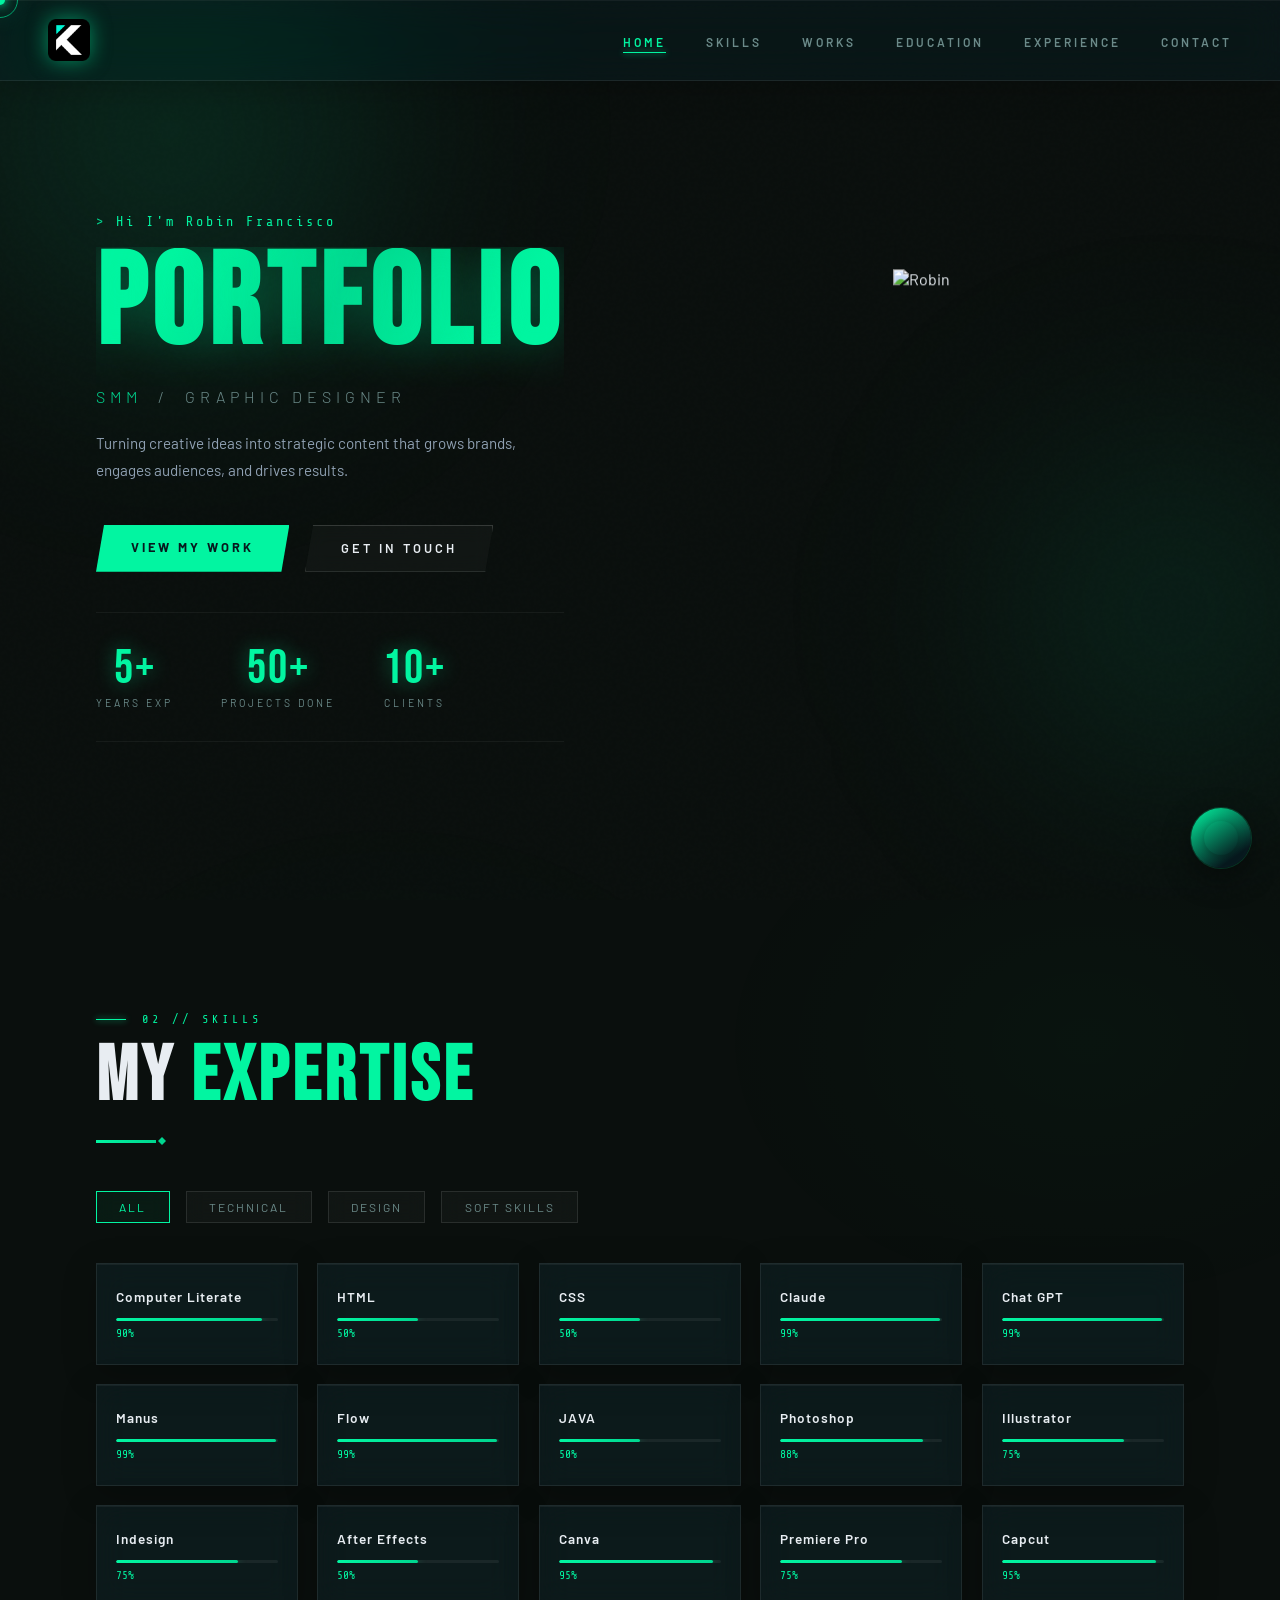
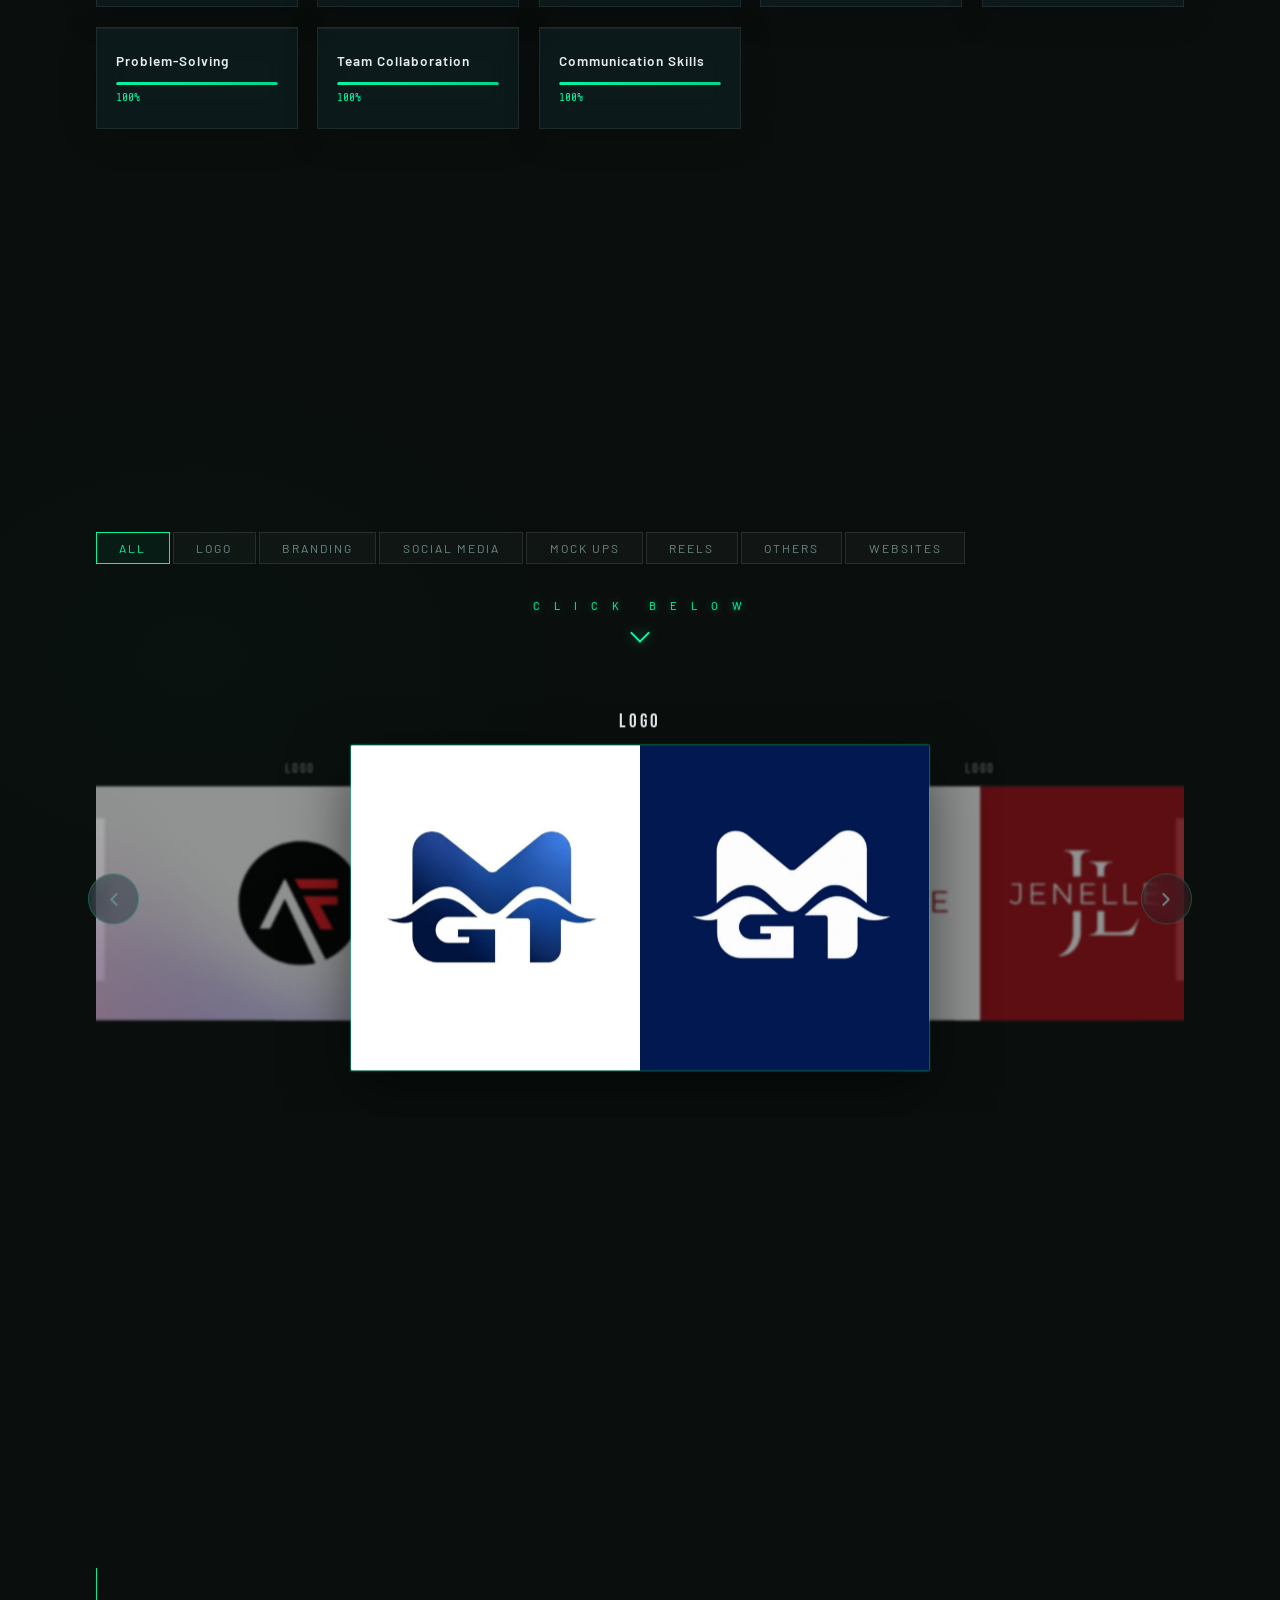
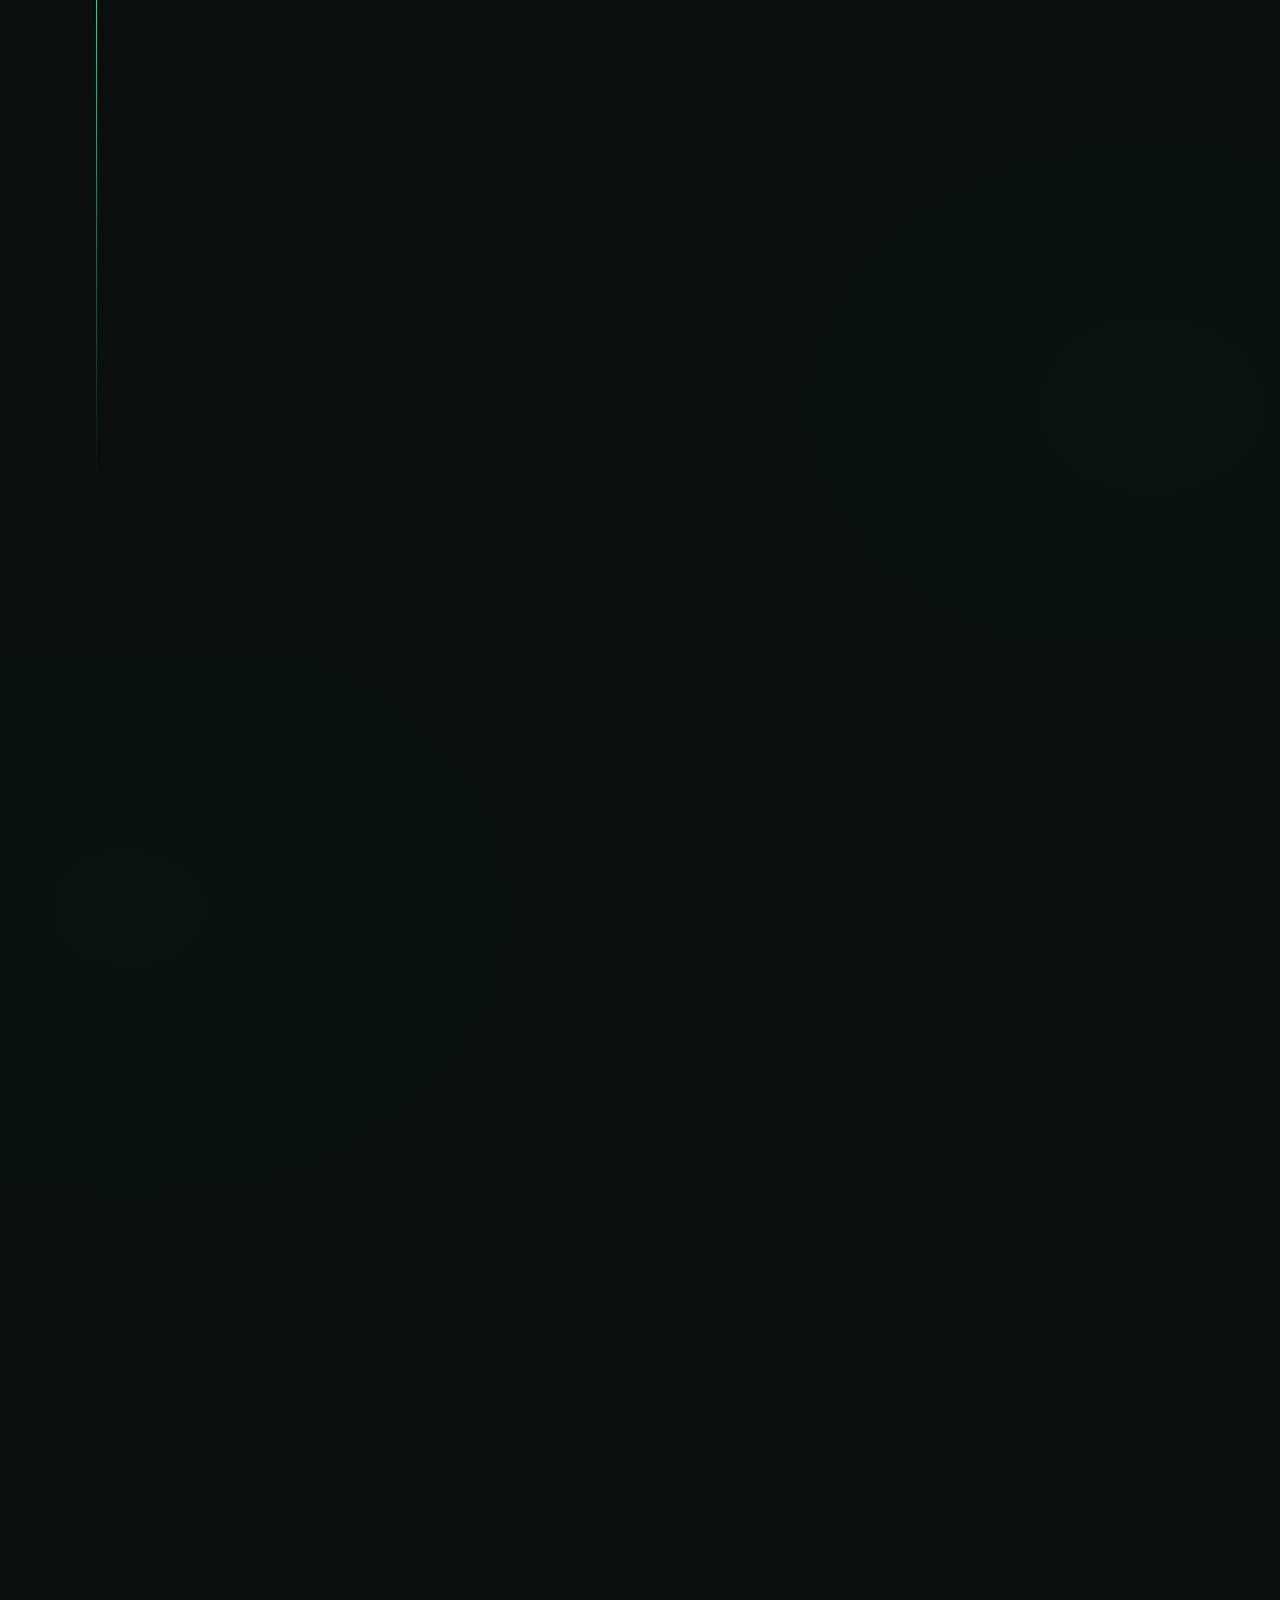
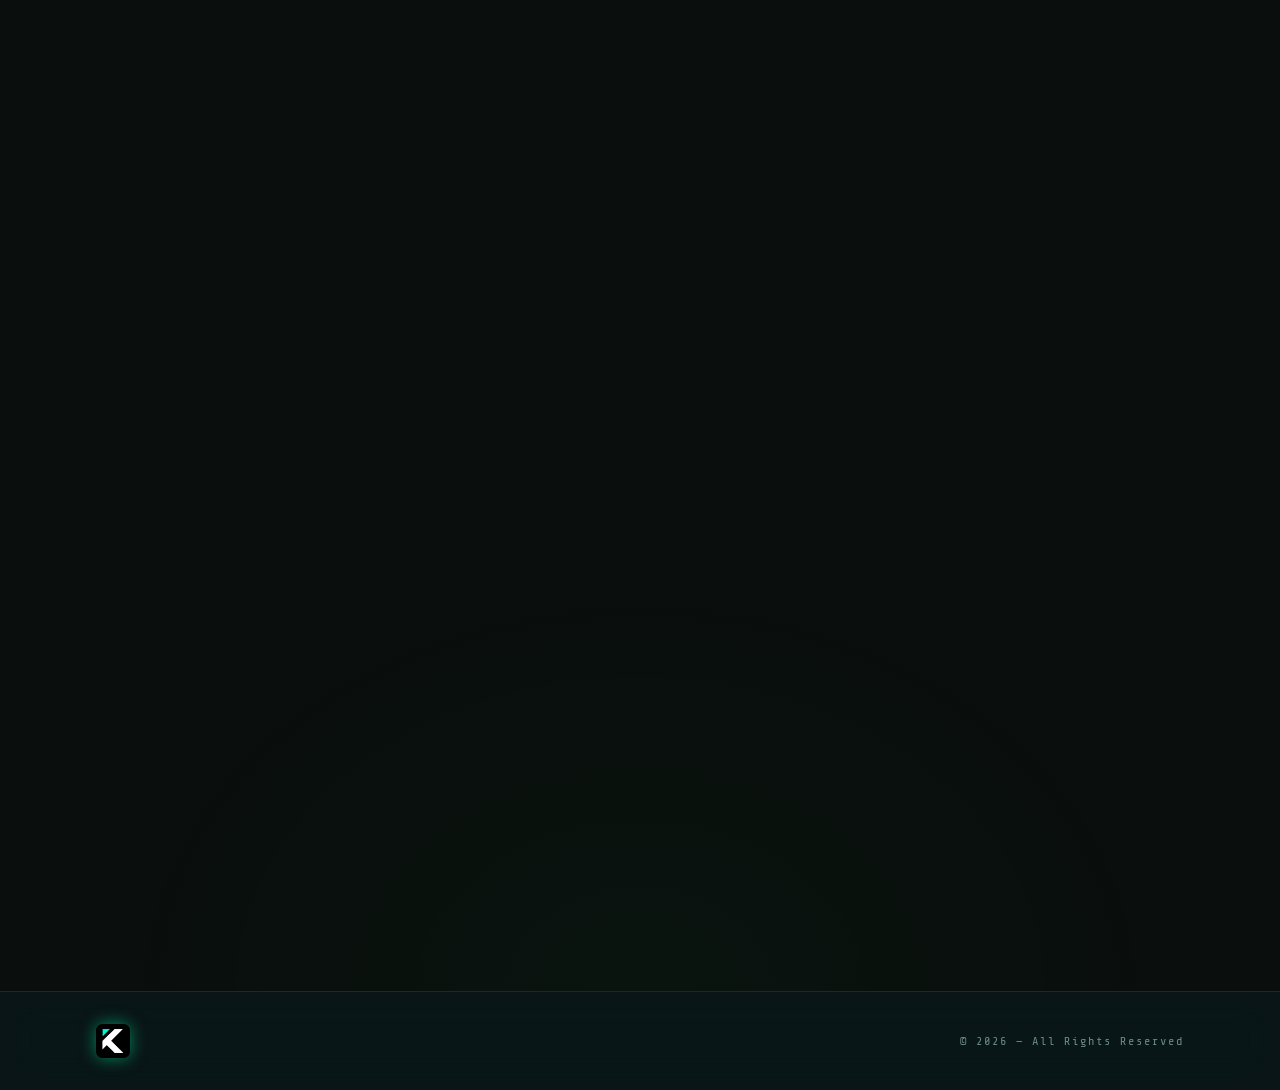
==== commit a2aeb6d7: "Add files via upload" ====
--- a/index.html
+++ b/index.html
@@ -3,7 +3,7 @@
 <head>
 <meta charset="UTF-8">
 <meta name="viewport" content="width=device-width, initial-scale=1.0">
-<title>Robin Francisco — Portfolio</title>
+<title>Robin - Portfolio</title>
 <meta name="description" content="Robin Francisco — Digital Marketing Manager & Graphic Designer. Skills, work, education, experience and contact.">
 <link rel="icon" type="image/x-icon" href="IMG/favicon2.png">
 <link rel="shortcut icon" href="IMG/favicon.png?v=2">
@@ -21,34 +21,13 @@
   overflow: hidden;
 }
 
-.grid-bg {
-  position: absolute; inset: 0;
-  background-image:
-    linear-gradient(rgba(2,245,161,0.04) 1px, transparent 1px),
-    linear-gradient(90deg, rgba(2,245,161,0.04) 1px, transparent 1px);
-  background-size: 60px 60px;
-  animation: gridMove 20s linear infinite;
-}
-@keyframes gridMove {
-  0%   { background-position: 0 0; }
-  100% { background-position: 60px 60px; }
-}
-
-.glow-orb { position: absolute; border-radius: 50%; filter: blur(100px); pointer-events: none; }
-.orb1 { width:500px;height:500px;background:rgba(2,245,161,0.06);top:-100px;right:-100px;animation:orbFloat 8s ease-in-out infinite; }
-.orb2 { width:300px;height:300px;background:rgba(0,214,143,0.05);bottom:50px;left:200px;animation:orbFloat 6s ease-in-out infinite reverse; }
-@keyframes orbFloat {
-  0%,100% { transform: translateY(0) scale(1); }
-  50%     { transform: translateY(-30px) scale(1.05); }
-}
-
 .home-content { position: relative; z-index: 2; }
 
 .home-tag {
   font-family: 'Share Tech Mono', monospace;
   color: var(--neon); font-size: 0.85rem; letter-spacing: 3px;
   margin-bottom: 1.2rem;
-  opacity: 0; animation: fadeUp 0.8s 0.3s forwards;
+  opacity: 0; animation: heroIn 0.8s cubic-bezier(0.16,1,0.3,1) 0.2s forwards;
 }
 .home-tag::before { content: '> '; color: var(--neon2); }
 
@@ -56,7 +35,10 @@
   font-family: 'Bebas Neue', cursive;
   font-size: clamp(4rem, 10vw, 9rem);
   line-height: 0.9; letter-spacing: 6px;
-  opacity: 0; animation: fadeUp 0.8s 0.5s forwards;
+  opacity: 0;
+  clip-path: inset(0 100% -20% 0);
+  transform: translateY(16px);
+  animation: titleReveal 1s cubic-bezier(0.19,1,0.22,1) 0.4s forwards;
 }
 .home-name .line1 { display: block; color: var(--text); }
 .home-name .line2 {
@@ -67,20 +49,24 @@
 .home-title {
   font-size: 1rem; color: var(--muted); letter-spacing: 5px;
   text-transform: uppercase; margin: 1.5rem 0; font-weight: 300;
-  opacity: 0; animation: fadeUp 0.8s 0.7s forwards;
+  opacity: 0; animation: heroIn 0.8s cubic-bezier(0.16,1,0.3,1) 0.75s forwards;
 }
 .home-title span { color: var(--neon2); }
 
 .home-desc {
   max-width: 480px; line-height: 1.8; color: #8fa0b2; font-size: 0.95rem;
   margin-bottom: 2.5rem;
-  opacity: 0; animation: fadeUp 0.8s 0.9s forwards;
-}
-
-.btn-group {
-  display: flex; gap: 1rem;
-  opacity: 0; animation: fadeUp 0.8s 1.1s forwards;
-}
+  opacity: 0; animation: heroIn 0.8s cubic-bezier(0.16,1,0.3,1) 0.95s forwards;
+}
+
+.btn-group { display: flex; gap: 1rem; }
+.btn-group a {
+  opacity: 0;
+  transform: translateY(16px) scale(0.88);
+  animation: btnPop 0.7s cubic-bezier(0.34,1.56,0.64,1) forwards;
+}
+.btn-group a:nth-child(1) { animation-delay: 1.1s; }
+.btn-group a:nth-child(2) { animation-delay: 1.22s; }
 
 .stats-row {
   display: flex; gap: 3rem; margin: 2.5rem 0;
@@ -88,7 +74,10 @@
   border-top: 1px solid rgba(255,255,255,0.05);
   border-bottom: 1px solid rgba(255,255,255,0.05);
 }
-.stat { text-align: center; }
+.stat { text-align: center; opacity: 0; transform: translateY(18px); animation: heroIn 0.7s cubic-bezier(0.16,1,0.3,1) forwards; }
+.stat:nth-child(1) { animation-delay: 1.3s; }
+.stat:nth-child(2) { animation-delay: 1.42s; }
+.stat:nth-child(3) { animation-delay: 1.54s; }
 .stat-num {
   font-family: 'Bebas Neue', cursive; font-size: 3rem; color: var(--neon);
   letter-spacing: 2px; text-shadow: 0 0 20px rgba(2,245,161,0.4); line-height: 1;
@@ -98,16 +87,25 @@
 .home-visual {
   position: absolute; right: 5rem; top: 50%;
   transform: translateY(-50%);
-  opacity: 0; animation: fadeLeft 1s 0.8s forwards;
-}
-.hex-frame { width: 320px; height: 370px; position: relative; }
-.hex-frame svg { width: 100%; height: 100%; }
+  opacity: 0; animation: heroPhotoIn 1.3s cubic-bezier(0.16,1,0.3,1) 0.5s forwards;
+}
+.hex-frame {
+  width: clamp(190px, 24vw, 340px);
+  aspect-ratio: 340 / 400;
+  position: relative;
+}
+.hero-photo {
+  width: 100%; height: 100%;
+  object-fit: contain; object-position: bottom;
+  -webkit-mask-image: linear-gradient(to bottom, #000 0%, #000 82%, rgba(0,0,0,0.5) 92%, transparent 100%);
+  mask-image: linear-gradient(to bottom, #000 0%, #000 82%, rgba(0,0,0,0.5) 92%, transparent 100%);
+}
 
 .scroll-hint {
   position: absolute; bottom: 2.5rem; left: 50%; transform: translateX(-50%);
   display: flex; flex-direction: column; align-items: center; gap: 0.5rem;
   color: var(--muted); font-size: 0.7rem; letter-spacing: 3px; text-transform: uppercase;
-  animation: fadeUp 1s 1.5s both;
+  opacity: 0; animation: heroIn 0.9s cubic-bezier(0.16,1,0.3,1) 1.8s forwards;
 }
 .scroll-line {
   width: 1px; height: 50px;
@@ -117,6 +115,24 @@
 @keyframes scrollPulse {
   0%,100% { opacity: 0.3; transform: scaleY(0.7); }
   50%     { opacity: 1;   transform: scaleY(1); }
+}
+
+/* ── MODERN HERO ENTRANCE ──────────────────────────────── */
+@keyframes heroIn {
+  from { opacity: 0; transform: translateY(28px); filter: blur(6px); }
+  to   { opacity: 1; transform: translateY(0);    filter: blur(0); }
+}
+@keyframes titleReveal {
+  0%   { opacity: 0; clip-path: inset(0 100% -20% 0); transform: translateY(16px); }
+  45%  { opacity: 1; }
+  100% { opacity: 1; clip-path: inset(0 0% -20% 0);   transform: translateY(0); }
+}
+@keyframes btnPop {
+  to { opacity: 1; transform: translateY(0) scale(1); }
+}
+@keyframes heroPhotoIn {
+  0%   { opacity: 0; transform: translate(70px,-50%) scale(0.86) rotateY(16deg); filter: blur(10px); }
+  100% { opacity: 1; transform: translate(0,-50%)    scale(1)    rotateY(0deg);  filter: blur(0); }
 }
 
 @keyframes fadeUp {
@@ -146,7 +162,6 @@
     order: -1;
     margin-bottom: 1.5rem;
   }
-  .hex-frame { width: 200px; height: 232px; animation: hexFloat 4s ease-in-out infinite; }
   .hex-shadow { display: none; }
   .home-content { width: 100%; text-align: center; }
   .home-tag { text-align: center; }
@@ -156,36 +171,25 @@
   .btn-group { flex-direction: column; gap: 0.8rem; align-items: center; }
   .btn-primary, .btn-outline { text-align: center; width: 100%; max-width: 280px; }
   .stats-row { gap: 1.5rem; flex-wrap: wrap; justify-content: center; }
-  .section-label { justify-content: center; }
-}
-
-/* ── 3D HEX ── */
+}
+
+@media (prefers-reduced-motion: reduce) {
+  .home-tag, .home-name, .home-title, .home-desc, .btn-group a,
+  .stat, .home-visual, .scroll-hint {
+    animation: none !important;
+    opacity: 1 !important;
+    transform: none !important;
+    clip-path: none !important;
+    filter: none !important;
+  }
+}
+
+/* ── HERO PHOTO (static, no float) ── */
 .home-visual { perspective: 800px; }
 .hex-frame {
-  transform-style: preserve-3d;
-  animation: hexFloat 4s ease-in-out infinite;
   cursor: none;
 }
-@keyframes hexFloat {
-  0%,100% { transform: translateY(0px) rotateX(2deg) rotateY(-4deg); }
-  50%      { transform: translateY(-14px) rotateX(-2deg) rotateY(4deg); }
-}
-.hex-frame svg {
-  width: 100%; height: 100%;
-  filter: drop-shadow(0 20px 40px rgba(2,245,161,0.15)) drop-shadow(0 4px 16px rgba(0,0,0,0.6));
-}
-.hex-shadow {
-  position: absolute; bottom: -30px; left: 50%;
-  transform: translateX(-50%) rotateX(80deg) scaleX(0.85);
-  width: 240px; height: 60px;
-  background: radial-gradient(ellipse, rgba(2,245,161,0.18) 0%, transparent 70%);
-  border-radius: 50%;
-  animation: shadowFloat 4s ease-in-out infinite;
-}
-@keyframes shadowFloat {
-  0%,100% { opacity: 0.6; transform: translateX(-50%) rotateX(80deg) scaleX(0.85); }
-  50%      { opacity: 0.25; transform: translateX(-50%) rotateX(80deg) scaleX(0.65); }
-}
+.hex-shadow { display: none; }
 
 </style>
 
@@ -463,6 +467,7 @@
   .carousel-next { right: -0.2rem; }
   .video-mute-btn { width: 26px; height: 26px; bottom: 0.9rem; right: 0.7rem; }
   .video-mute-btn svg { width: 13px; height: 13px; }
+  .site-visit-btn { padding: 0.4rem 0.9rem; font-size: 0.55rem; letter-spacing: 1px; gap: 0.35rem; bottom: 0.7rem; }
 
 }
 
@@ -530,6 +535,7 @@
   -webkit-backdrop-filter: blur(10px) saturate(160%);
   box-shadow: 0 4px 16px rgba(0,0,0,0.25), inset 0 1px 0 rgba(255,255,255,0.08);
   transition: all 0.3s;
+  white-space: nowrap;
 }
 .site-visit-btn .arrow { display: inline-block; transition: transform 0.3s; }
 .site-card-link:hover .site-visit-btn { background: var(--neon); color: var(--dark); box-shadow: 0 0 22px rgba(2,245,161,0.5); }
@@ -557,10 +563,11 @@
 
 .timeline-item {
   position: relative; margin-bottom: 3.5rem;
-  opacity: 0; transform: translateX(-20px);
-  transition: all 0.6s ease;
-}
-.timeline-item.visible { opacity: 1; transform: translateX(0); }
+  opacity: 0; transform: perspective(1000px) translateX(-50px) rotateY(20deg);
+  transform-origin: left center;
+  transition: all 0.7s cubic-bezier(0.16,1,0.3,1);
+}
+.timeline-item.visible { opacity: 1; transform: perspective(1000px) translateX(0) rotateY(0deg); }
 
 .timeline-dot {
   position: absolute; left: -2.9rem; top: 0.4rem;
@@ -638,10 +645,10 @@
   display: grid; grid-template-columns: 1fr 3fr;
   gap: 2rem; align-items: start;
   position: relative; overflow: hidden;
-  transition: all 0.3s;
-  opacity: 0; transform: translateY(20px);
-}
-.exp-card.visible { opacity: 1; transform: translateY(0); }
+  transition: border-color 0.3s, box-shadow 0.3s, transform 0.8s cubic-bezier(0.16,1,0.3,1), opacity 0.8s cubic-bezier(0.16,1,0.3,1);
+  opacity: 0; transform: perspective(1100px) translateY(45px) rotateX(12deg) scale(0.96);
+}
+.exp-card.visible { opacity: 1; transform: perspective(1100px) translateY(0) rotateX(0deg) scale(1); }
 
 .exp-card::before {
   content: ''; position: absolute; inset: 0;
@@ -806,10 +813,6 @@
 
 
 <section id="home">
-  <div class="grid-bg"></div>
-  <div class="glow-orb orb1"></div>
-  <div class="glow-orb orb2"></div>
-
   <div class="home-content">
     <div class="home-tag">Hi I'm Robin Francisco</div>
     <h1 class="home-name">
@@ -817,9 +820,9 @@
         <span class="glitch-wrap" data-text="PORTFOLIO">PORTFOLIO</span>
       </span>
     </h1>
-    <p class="home-title"><span>Social Media Manager</span> &nbsp;/&nbsp; Graphic Designer</p>
+    <p class="home-title"><span>SMM</span> &nbsp;/&nbsp; Graphic Designer</p>
     <p class="home-desc">
-      Bridging creative vision with strategic execution to build brand experiences that convert through data-driven digital marketing and bold, purposeful design.
+      Turning creative ideas into strategic content that grows brands, <br> engages audiences, and drives results.
     </p>
     <div class="btn-group">
       <a href="#works" class="btn-primary" data-nav><span>View My Work</span></a>
@@ -844,30 +847,7 @@
 
   <div class="home-visual">
     <div class="hex-frame">
-      <svg viewBox="0 0 320 370" xmlns="http://www.w3.org/2000/svg">
-        <defs>
-          <linearGradient id="hexGrad" x1="0%" y1="0%" x2="100%" y2="100%">
-            <stop offset="0%"   style="stop-color:#02f5a1;stop-opacity:0.3"/>
-            <stop offset="100%" style="stop-color:#00d68f;stop-opacity:0.1"/>
-          </linearGradient>
-          <clipPath id="hexClip">
-            <polygon points="160,10 305,92 305,278 160,360 15,278 15,92"/>
-          </clipPath>
-        </defs>
-        <g style="transform-origin:160px 185px;animation:rotateSlow 20s linear infinite">
-          <polygon points="160,5 310,88 310,280 160,363 10,280 10,88" fill="none" stroke="rgba(2,245,161,0.12)" stroke-width="1"/>
-        </g>
-        <g style="transform-origin:160px 185px;animation:rotateSlow 15s linear infinite reverse">
-          <polygon points="160,25 295,102 295,268 160,345 25,268 25,102" fill="none" stroke="rgba(0,214,143,0.1)" stroke-width="0.5" stroke-dasharray="8,12"/>
-        </g>
-        <polygon points="160,30 290,105 290,265 160,340 30,265 30,105" fill="url(#hexGrad)" stroke="rgba(2,245,161,0.35)" stroke-width="1.5"/>
-        <image href="./IMG/Binn.jpg" x="30" y="30" width="260" height="310" clip-path="url(#hexClip)" preserveAspectRatio="xMidYMid slice"/>
-        <line x1="30" y1="105" x2="55" y2="90" stroke="var(--neon)" stroke-width="2"/>
-        <line x1="290" y1="265" x2="265" y2="280" stroke="#00d68f" stroke-width="2"/>
-        <rect x="30" y="30" width="260" height="4" fill="rgba(2,245,161,0.04)" clip-path="url(#hexClip)">
-          <animateTransform attributeName="transform" type="translate" from="0,0" to="0,310" dur="3s" repeatCount="indefinite"/>
-        </rect>
-      </svg>
+      <img src="./IMG/Binn-cutout.png" alt="Robin" class="hero-photo">
       <div class="hex-shadow"></div>
     </div>
   </div>
--- a/style.css
+++ b/style.css
@@ -31,22 +31,9 @@
   overflow-x: hidden;
   cursor: none;
 
-  /* ── Ambient background canvas: radial spring-green glows over a
-        linear deep-onyx base. Fixed so it reads as one continuous
-        gradient behind every section while scrolling. ──────────── */
+  /* Plain deep onyx base — the animated gradient orbs (.site-bg-fx)
+     sit on top of this and do the visual work. */
   background-color: var(--onyx);
-  background-image:
-    radial-gradient(ellipse 800px 600px at 8% 0%,   rgba(0,255,127,0.07), transparent 55%),
-    radial-gradient(ellipse 700px 700px at 95% 25%, rgba(0,214,143,0.055), transparent 50%),
-    radial-gradient(ellipse 600px 500px at 15% 70%, rgba(0,255,127,0.04), transparent 50%),
-    radial-gradient(ellipse 900px 800px at 85% 100%, rgba(0,214,143,0.045), transparent 55%),
-    linear-gradient(165deg, var(--onyx) 0%, var(--onyx-2) 45%, var(--onyx-3) 100%);
-  background-attachment: fixed;
-  background-size: cover;
-}
-
-@media (max-width: 768px) {
-  body { background-attachment: scroll; }
 }
 
 /* ── PAGE TRANSITION ─────────────────────────────────────── */
@@ -61,6 +48,61 @@
 }
 .page-transition.wipe-in  { clip-path: inset(0 0% 0 0);   pointer-events: all; }
 .page-transition.wipe-out { clip-path: inset(0 100% 0 0);  }
+
+/* ── GLOBAL ANIMATED BACKGROUND (injected via script.js) ──────
+   Plain deep-onyx canvas with a few soft blurred gradient orbs.
+   Each orb drifts to a new position as the page is scrolled up
+   or down (parallax), giving a slow, alive, "looping" feel. ── */
+.site-bg-fx {
+  position: fixed;
+  inset: 0;
+  z-index: 0;
+  overflow: hidden;
+  pointer-events: none;
+  background: var(--onyx);
+}
+
+.bg-orb {
+  position: absolute;
+  border-radius: 50%;
+  filter: blur(110px);
+  will-change: transform;
+  transition: transform 0.5s cubic-bezier(0.22,1,0.36,1);
+}
+.bg-orb-1 {
+  width: 620px; height: 620px;
+  top: -180px; left: -140px;
+  background: radial-gradient(circle, rgba(2,245,161,0.17), transparent 70%);
+}
+.bg-orb-2 {
+  width: 500px; height: 500px;
+  top: 40vh; right: -160px;
+  background: radial-gradient(circle, rgba(0,214,143,0.15), transparent 70%);
+}
+.bg-orb-3 {
+  width: 580px; height: 580px;
+  top: 105vh; left: 6vw;
+  background: radial-gradient(circle, rgba(2,245,161,0.13), transparent 70%);
+}
+.bg-orb-4 {
+  width: 420px; height: 420px;
+  top: 165vh; right: 12vw;
+  background: radial-gradient(circle, rgba(0,255,166,0.14), transparent 70%);
+}
+.bg-orb-5 {
+  width: 460px; height: 460px;
+  top: 230vh; left: 20vw;
+  background: radial-gradient(circle, rgba(0,214,143,0.12), transparent 70%);
+}
+
+@media (max-width: 768px) {
+  .bg-orb { filter: blur(80px); }
+  .bg-orb-1, .bg-orb-3, .bg-orb-5 { width: 340px; height: 340px; }
+  .bg-orb-2, .bg-orb-4 { width: 300px; height: 300px; }
+}
+@media (prefers-reduced-motion: reduce) {
+  .bg-orb { transition: none; }
+}
 
 /* ── NOISE OVERLAY ───────────────────────────────────────── */
 body::before {
@@ -111,6 +153,15 @@
   -webkit-backdrop-filter: blur(20px) saturate(180%);
   border-bottom: 1px solid rgba(255,255,255,0.08);
   box-shadow: 0 8px 32px rgba(0,0,0,0.2), inset 0 1px 0 rgba(255,255,255,0.05);
+  opacity: 0;
+  transform: translateY(-100%);
+  animation: navSlideDown 0.7s cubic-bezier(0.16,1,0.3,1) 0.1s forwards;
+}
+@keyframes navSlideDown {
+  to { opacity: 1; transform: translateY(0); }
+}
+@media (prefers-reduced-motion: reduce) {
+  nav { opacity: 1; transform: none; animation: none; }
 }
 
 .nav-logo {
@@ -238,13 +289,15 @@
   clip-path: polygon(50% 0%, 100% 50%, 50% 100%, 0% 50%);
 }
 
-/* ── SCROLL REVEAL ───────────────────────────────────────── */
+/* ── SCROLL REVEAL (3D tilt-in) ──────────────────────────── */
 .reveal {
   opacity: 0;
-  transform: translateY(36px);
-  transition: opacity 0.8s cubic-bezier(0.16,1,0.3,1), transform 0.8s cubic-bezier(0.16,1,0.3,1);
-}
-.reveal.visible { opacity: 1; transform: translateY(0); }
+  transform: perspective(1200px) translateY(55px) rotateX(14deg) scale(0.94);
+  transform-origin: center bottom;
+  transition: opacity 0.9s cubic-bezier(0.16,1,0.3,1), transform 0.9s cubic-bezier(0.16,1,0.3,1);
+  will-change: transform, opacity;
+}
+.reveal.visible { opacity: 1; transform: perspective(1200px) translateY(0) rotateX(0deg) scale(1); }
 
 /* Staggered rise-up for section headers (label → title → divider) */
 .section-inner > .reveal:nth-of-type(1) { transition-delay: 0s; }
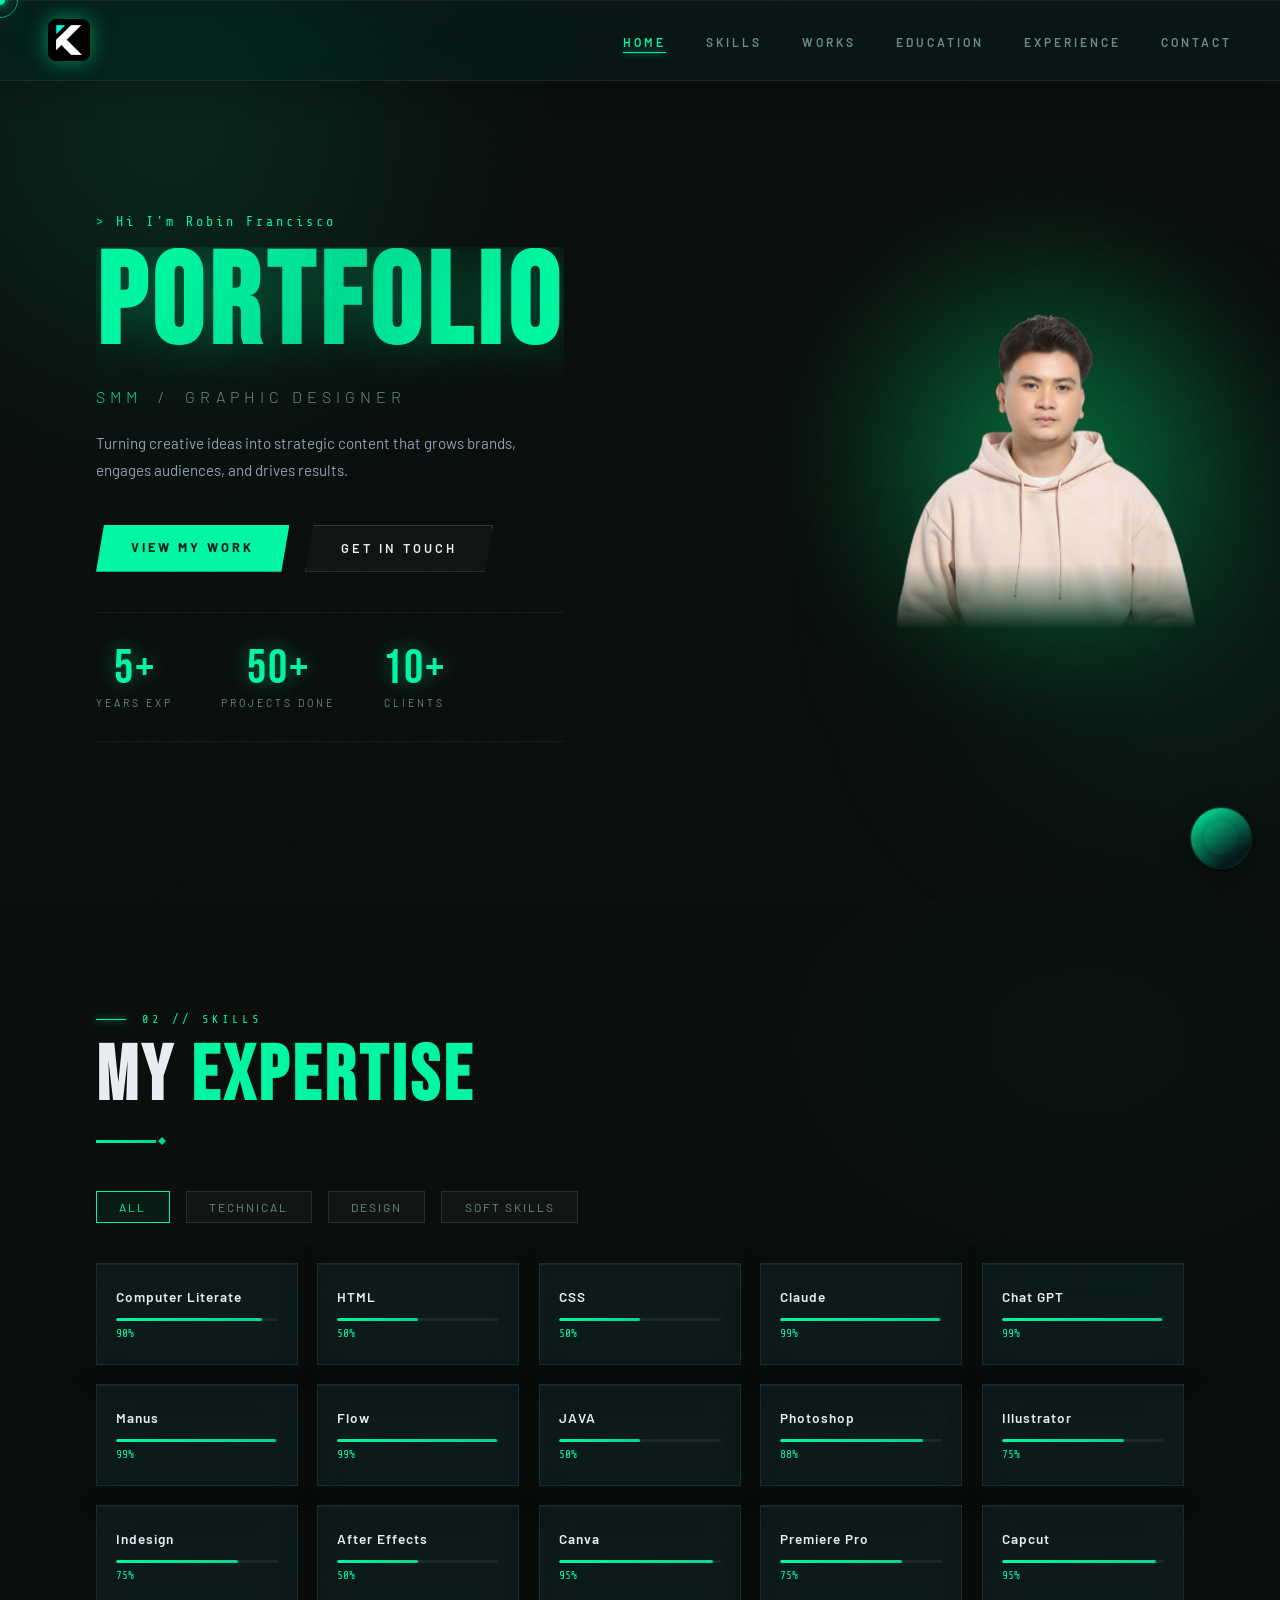
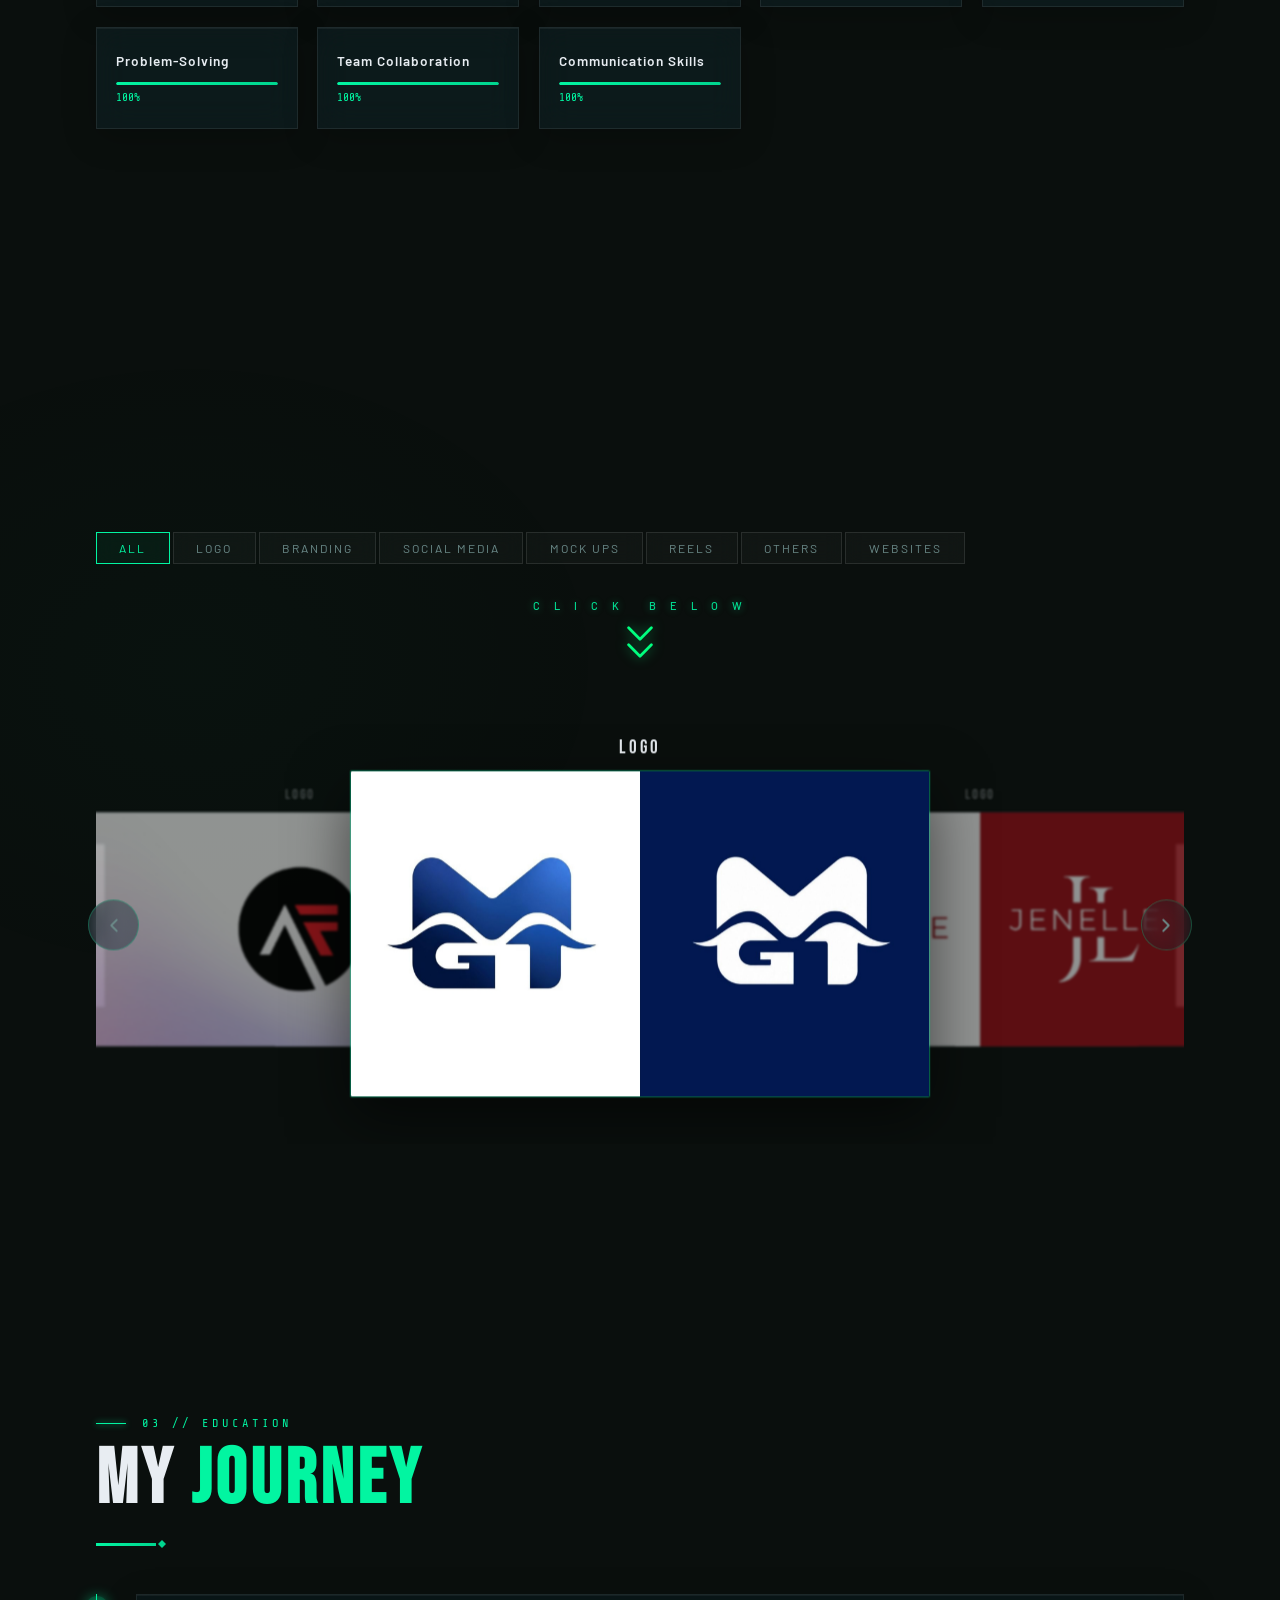
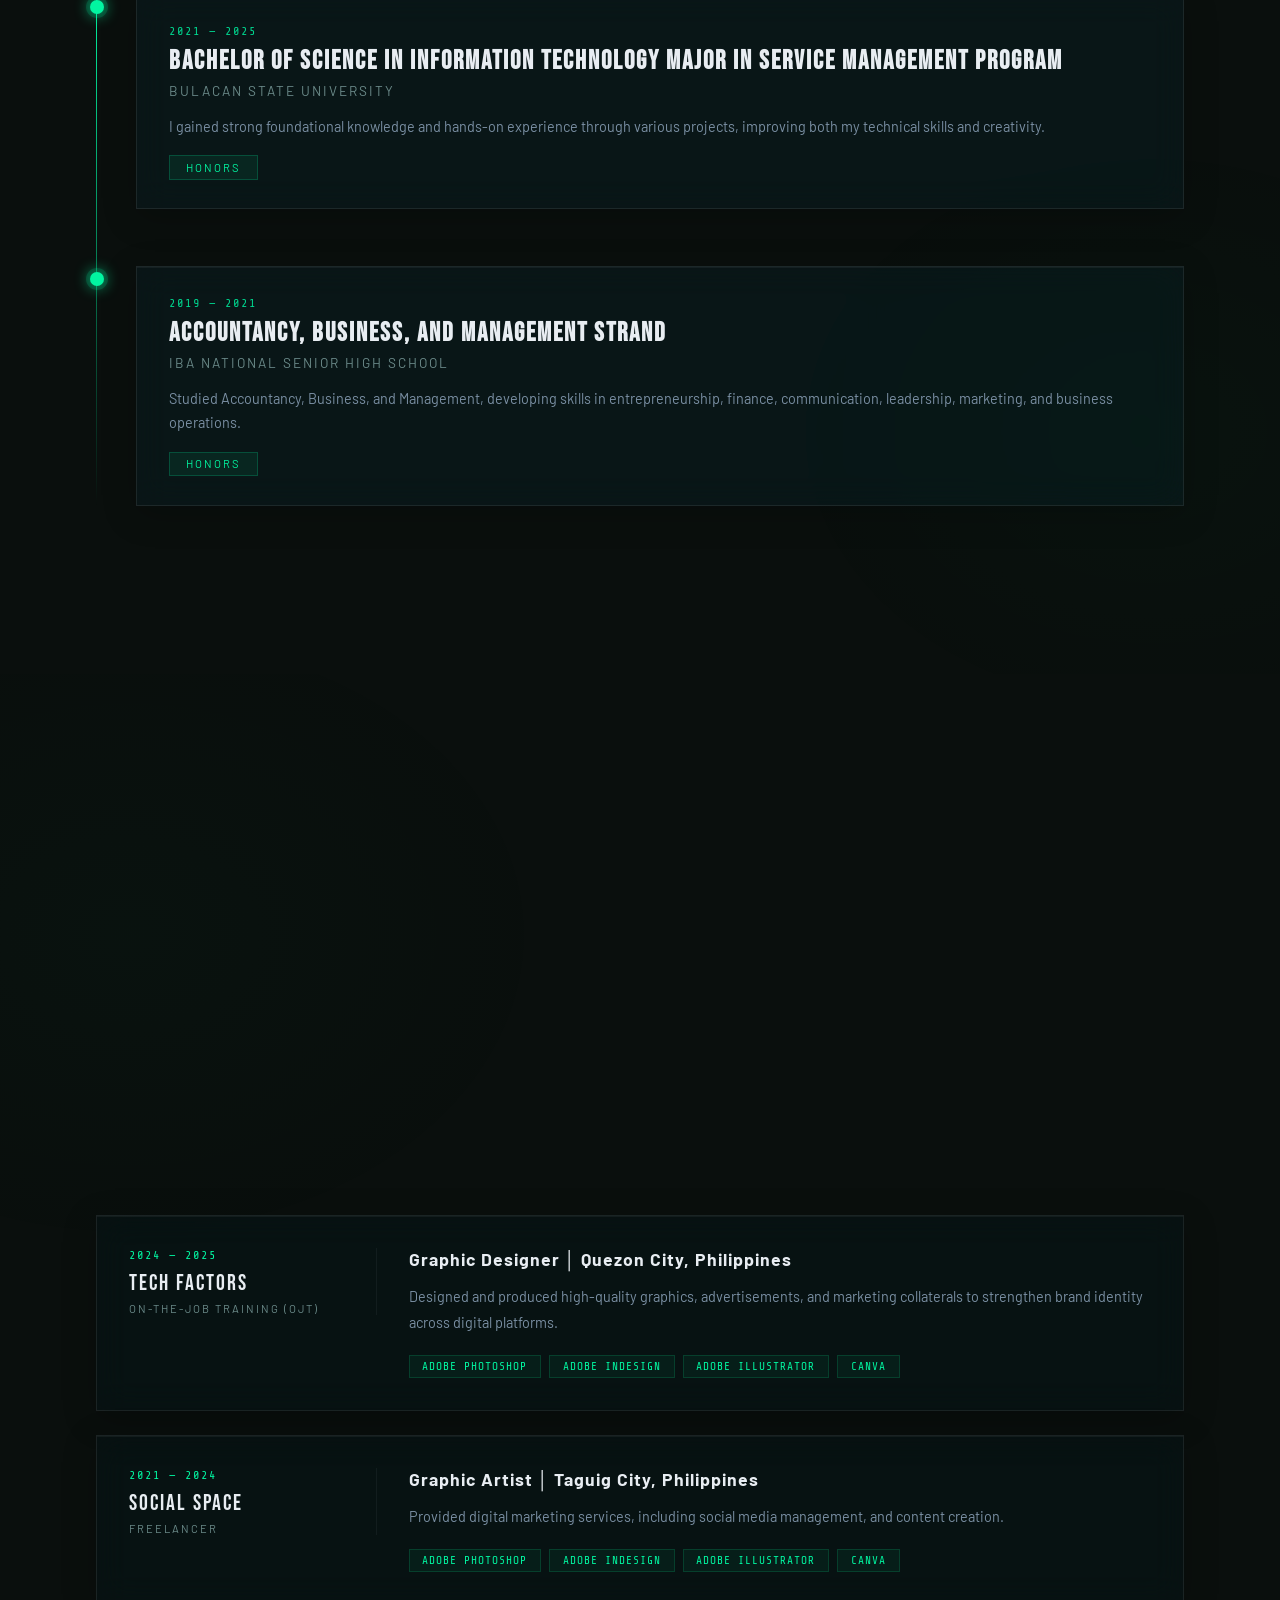
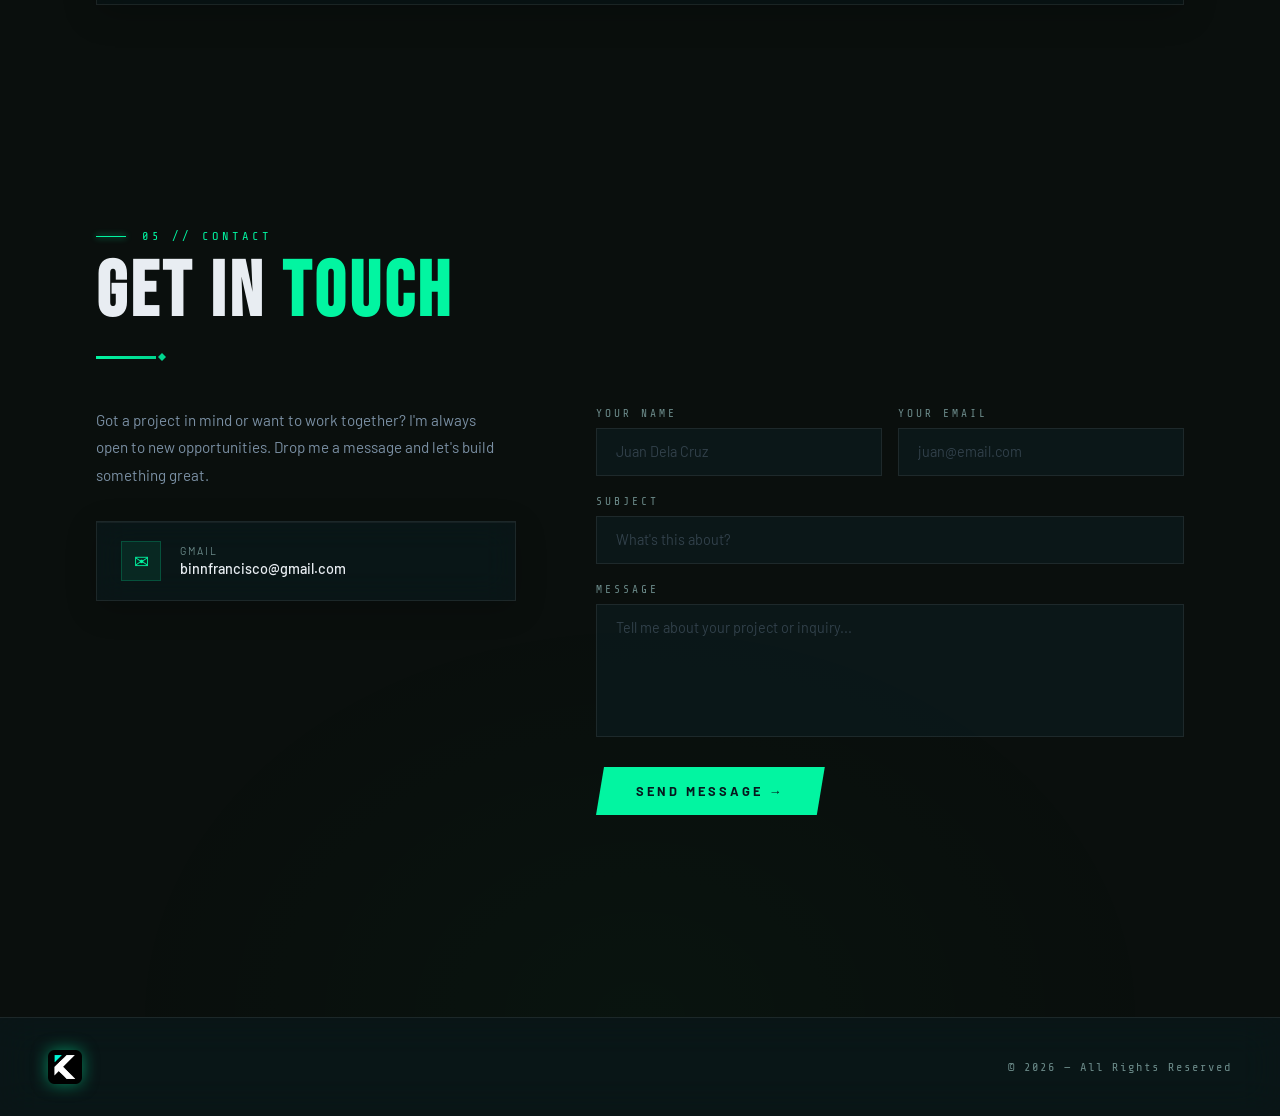
==== commit 7a02efe2: "Add files via upload" ====
--- a/index.html
+++ b/index.html
@@ -162,7 +162,7 @@
     order: -1;
     margin-bottom: 1.5rem;
   }
-  .hex-shadow { display: none; }
+  .hex-shadow { width: 120%; height: 120%; filter: blur(30px); }
   .home-content { width: 100%; text-align: center; }
   .home-tag { text-align: center; }
   .home-name { font-size: clamp(3rem, 16vw, 5rem); text-align: center; }
@@ -189,7 +189,26 @@
 .hex-frame {
   cursor: none;
 }
-.hex-shadow { display: none; }
+.hex-shadow {
+  display: block;
+  position: absolute;
+  top: 52%; left: 50%;
+  width: 145%; height: 145%;
+  transform: translate(-50%, -50%);
+  border-radius: 50%;
+  background: radial-gradient(circle, rgba(0,255,127,0.4), rgba(0,255,127,0.14) 45%, transparent 72%);
+  filter: blur(42px);
+  z-index: -1;
+  pointer-events: none;
+  animation: heroGlowPulse 4s ease-in-out infinite;
+}
+@keyframes heroGlowPulse {
+  0%, 100% { opacity: 0.65; transform: translate(-50%, -50%) scale(1); }
+  50%      { opacity: 1;    transform: translate(-50%, -50%) scale(1.08); }
+}
+@media (prefers-reduced-motion: reduce) {
+  .hex-shadow { animation: none; opacity: 0.85; }
+}
 
 </style>
 
@@ -1003,7 +1022,16 @@
 
     <div class="scroll-note">
       <span>C L I C K &nbsp; B E L O W</span>
-      <div class="arrow-down"></div>
+      <div class="scroll-chevrons">
+        <svg class="chevron chevron-1" viewBox="0 0 32 18" xmlns="http://www.w3.org/2000/svg">
+          <path d="M2,2 L16,16 L30,2" fill="none" stroke="var(--spring-green)"
+                stroke-width="3.4" stroke-linecap="round" stroke-linejoin="round"/>
+        </svg>
+        <svg class="chevron chevron-2" viewBox="0 0 32 18" xmlns="http://www.w3.org/2000/svg">
+          <path d="M2,2 L16,16 L30,2" fill="none" stroke="var(--spring-green)"
+                stroke-width="3.4" stroke-linecap="round" stroke-linejoin="round"/>
+        </svg>
+      </div>
     </div>
 
     <div class="works-carousel-wrap">
--- a/style.css
+++ b/style.css
@@ -383,7 +383,7 @@
   backdrop-filter: blur(20px) saturate(160%);
   -webkit-backdrop-filter: blur(20px) saturate(160%);
   border-top: 1px solid rgba(255,255,255,0.08);
-  padding: 2rem 6rem;
+  padding: 2rem 3rem;
   display: flex;
   justify-content: space-between;
   align-items: center;
@@ -435,29 +435,91 @@
   align-items: center;
   justify-content: center;
   margin-top: 35px;
-  margin-bottom: 50px;
-  animation: fadeMove 2s infinite;
+  margin-bottom: 58px;
+  gap: 14px;
 }
 .scroll-note span {
   color: var(--neon);
   font-size: 11px;
   letter-spacing: 6px;
   text-transform: uppercase;
-  margin-bottom: 14px;
   opacity: 0.9;
   font-weight: 500;
   text-shadow: 0 0 10px rgba(2,245,161,0.5);
-}
-.arrow-down {
-  width: 14px; height: 14px;
-  border-right: 2px solid var(--neon);
-  border-bottom: 2px solid var(--neon);
-  transform: rotate(45deg);
-  filter: drop-shadow(0 0 6px rgba(2,245,161,0.5));
-}
-@keyframes fadeMove {
-  0%, 100% { opacity: 0.3; transform: translateY(0); }
-  50%       { opacity: 1;   transform: translateY(10px); }
+  animation: fadeMove 2s ease-in-out infinite;
+}
+@keyframes fadeMove { 0%, 100% { opacity: 0.5; } 50% { opacity: 1; } }
+
+/* double-chevron scroll-down indicator — bounces gently in a loop,
+   each chevron staggered slightly for a cascading "keep scrolling" feel. */
+.scroll-chevrons {
+  display: flex;
+  flex-direction: column;
+  align-items: center;
+  gap: 2px;
+}
+.chevron {
+  width: 26px;
+  height: 15px;
+  display: block;
+  filter: drop-shadow(0 0 6px rgba(0,255,127,0.5));
+  animation: chevronBounce 1.6s ease-in-out infinite;
+}
+.chevron-1 { animation-delay: 0s; }
+.chevron-2 { animation-delay: 0.18s; }
+
+@keyframes chevronBounce {
+  0%   { transform: translateY(0);   opacity: 0.35; }
+  30%  { transform: translateY(6px); opacity: 1; }
+  60%  { transform: translateY(11px); opacity: 0.5; }
+  100% { transform: translateY(0);   opacity: 0.35; }
+}
+
+@media (prefers-reduced-motion: reduce) {
+  .chevron { animation: none; opacity: 0.8; }
+}
+/* ── POWER-CHARGE TEXT ───────────────────────────────────────
+   Pairs with the lightning bolt above it. Text "swells" / gets
+   fatter while the bolt charges up, then suddenly "deflates" thin
+   at the exact moment the bolt strikes. Same 4.6s cycle + same
+   keyframe % marks as .bolt-svg / boltCharge so they stay in sync.
+   Apply class="power-text" to the text element sitting near the bolt. ── */
+.power-text {
+  display: inline-block;
+  font-weight: 600;
+  letter-spacing: 3px;
+  -webkit-text-stroke: 0px transparent;
+  text-shadow: 0 0 0px rgba(2,245,161,0);
+  transform: scale(1, 1);
+  animation: textPowerCharge 4.6s cubic-bezier(0.6,0,0.35,1) infinite;
+  will-change: transform, letter-spacing, text-shadow;
+}
+
+@keyframes textPowerCharge {
+  /* resting — same as bolt's dormant state */
+  0%    { transform: scale(1, 1); letter-spacing: 3px; -webkit-text-stroke: 0px var(--neon); text-shadow: 0 0 0px rgba(2,245,161,0); }
+  45%   { transform: scale(1, 1); letter-spacing: 3px; -webkit-text-stroke: 0px var(--neon); text-shadow: 0 0 0px rgba(2,245,161,0); }
+
+  /* charging — text starts "swelling" / getting fatter as power builds */
+  60%   { transform: scale(1.02, 1.03); letter-spacing: 2.6px; -webkit-text-stroke: 0.3px var(--neon); text-shadow: 0 0 4px rgba(2,245,161,0.25); }
+  75%   { transform: scale(1.05, 1.07); letter-spacing: 2.1px; -webkit-text-stroke: 0.7px var(--neon); text-shadow: 0 0 9px rgba(2,245,161,0.5); }
+  85%   { transform: scale(1.08, 1.1);  letter-spacing: 1.6px; -webkit-text-stroke: 1.1px var(--neon); text-shadow: 0 0 16px rgba(2,245,161,0.75); }
+
+  /* peak — fattest point, right as the bolt is about to strike */
+  87%   { transform: scale(1.1, 1.13); letter-spacing: 1.3px; -webkit-text-stroke: 1.3px var(--neon); text-shadow: 0 0 20px rgba(2,245,161,0.9); }
+
+  /* STRIKE — sudden deflate/impis, synced with boltCharge's stretch-down */
+  88.5% { transform: scale(0.9, 0.82); letter-spacing: 5px;   -webkit-text-stroke: 0px transparent; text-shadow: 0 0 28px rgba(255,255,255,0.95); font-weight: 400; }
+  91%   { transform: scale(0.95, 0.9); letter-spacing: 4.2px; -webkit-text-stroke: 0px transparent; text-shadow: 0 0 12px rgba(2,245,161,0.6); }
+
+  /* settle back to resting shape before the next loop */
+  94%   { transform: scale(0.98, 0.96); letter-spacing: 3.6px; -webkit-text-stroke: 0px transparent; text-shadow: 0 0 4px rgba(2,245,161,0.2); }
+  96%   { transform: scale(1, 1); letter-spacing: 3px; -webkit-text-stroke: 0px var(--neon); text-shadow: 0 0 0px rgba(2,245,161,0); }
+  100%  { transform: scale(1, 1); letter-spacing: 3px; -webkit-text-stroke: 0px var(--neon); text-shadow: 0 0 0px rgba(2,245,161,0); }
+}
+
+@media (prefers-reduced-motion: reduce) {
+  .power-text { animation: none; }
 }
 
 /* ── LIGHTBOX ────────────────────────────────────────────── */
@@ -630,7 +692,8 @@
     transform: translateX(6px);
   }
   .section-inner { padding: 5rem 1.5rem 4rem; }
-  footer { flex-direction: column; gap: 0.5rem; text-align: center; padding: 1.5rem; }
+  footer { flex-direction: row; justify-content: space-between; align-items: center; text-align: left; padding: 1.5rem 1.5rem; }
+  .footer-text { text-align: right; }
 }
 
 /* ============================================================
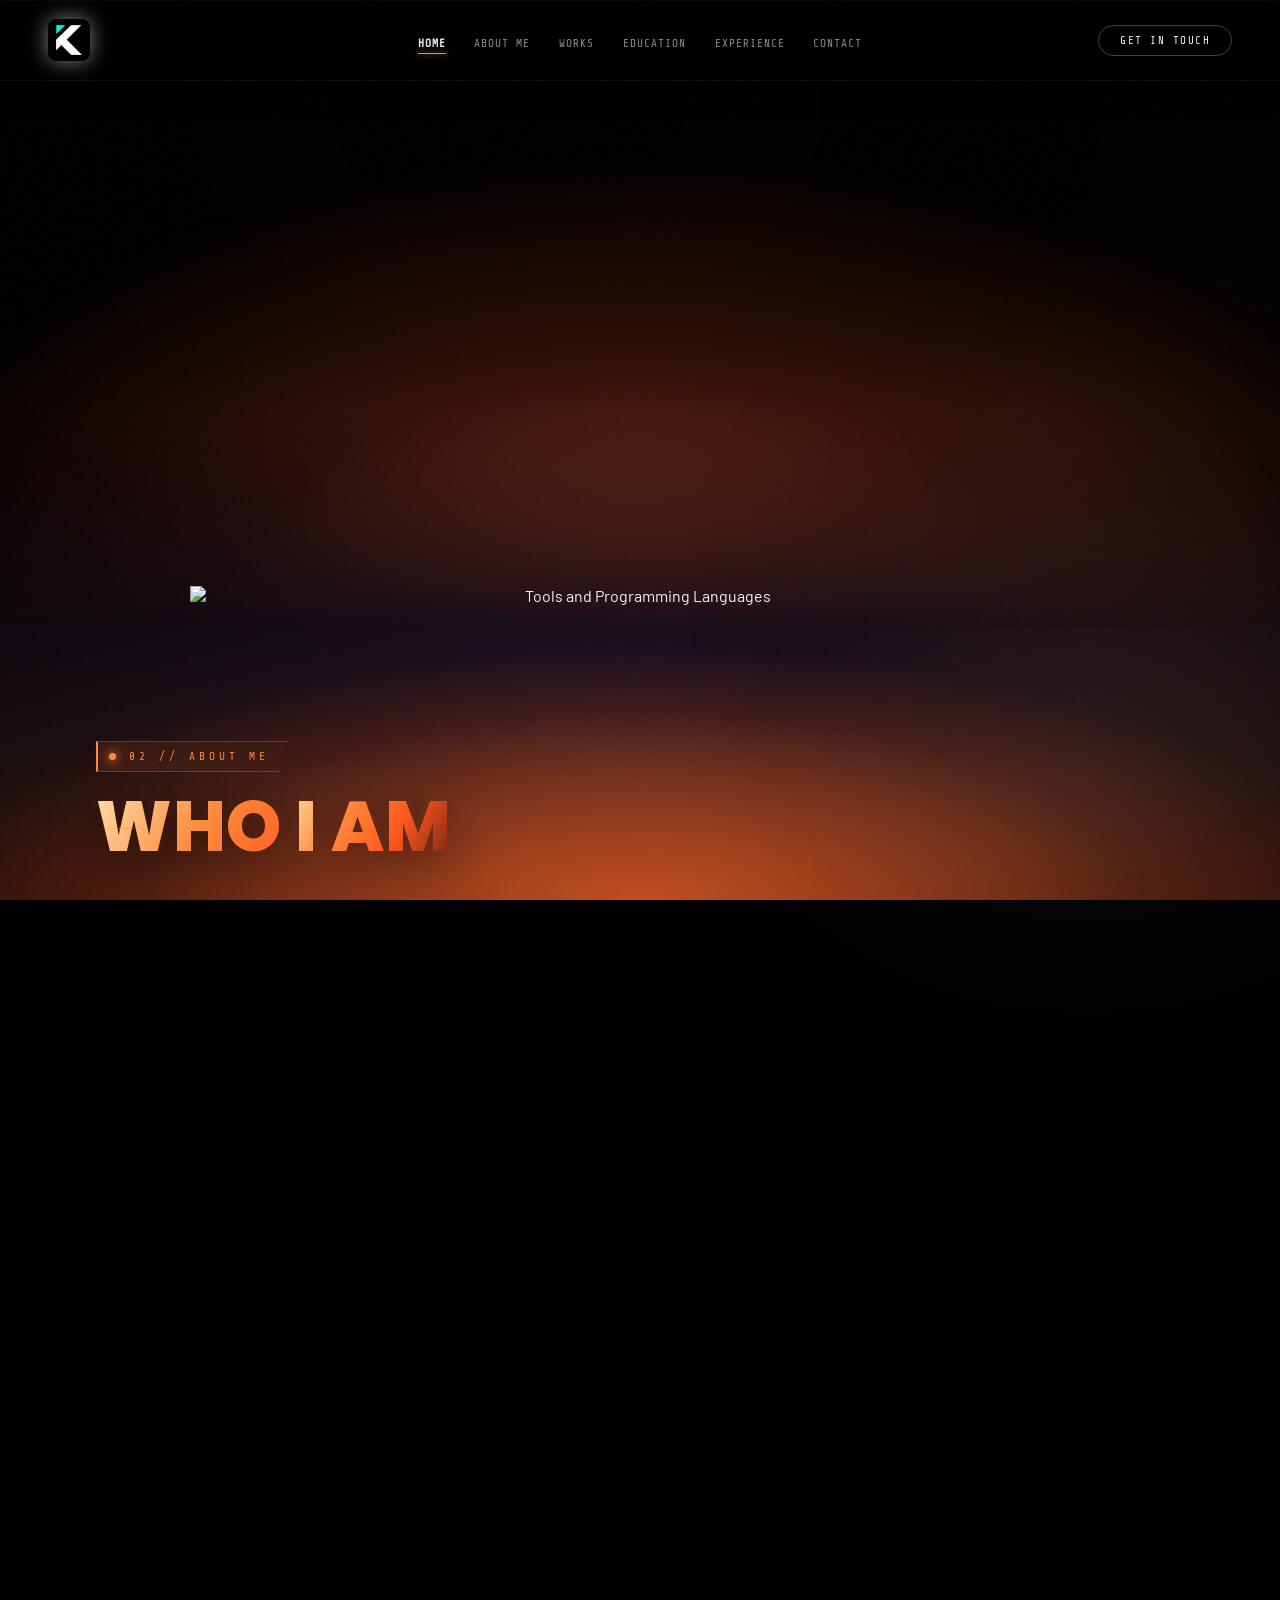
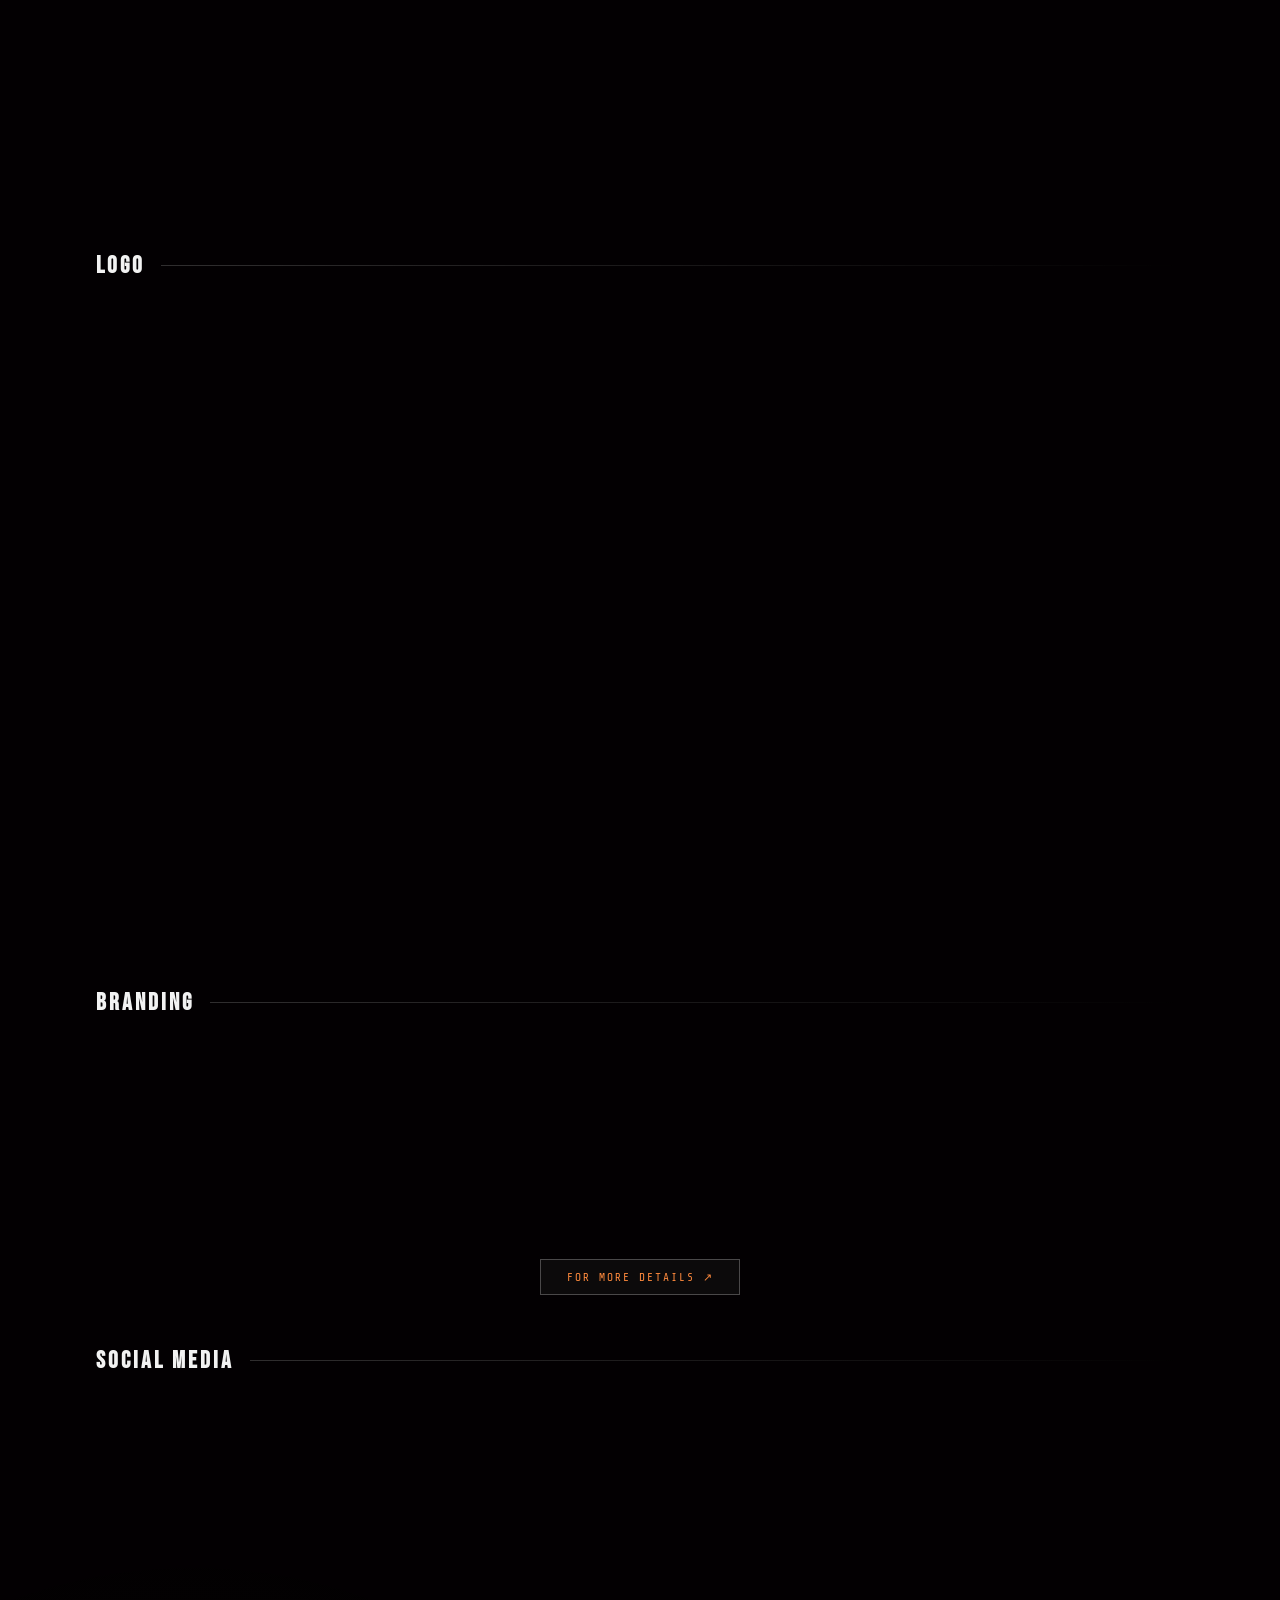
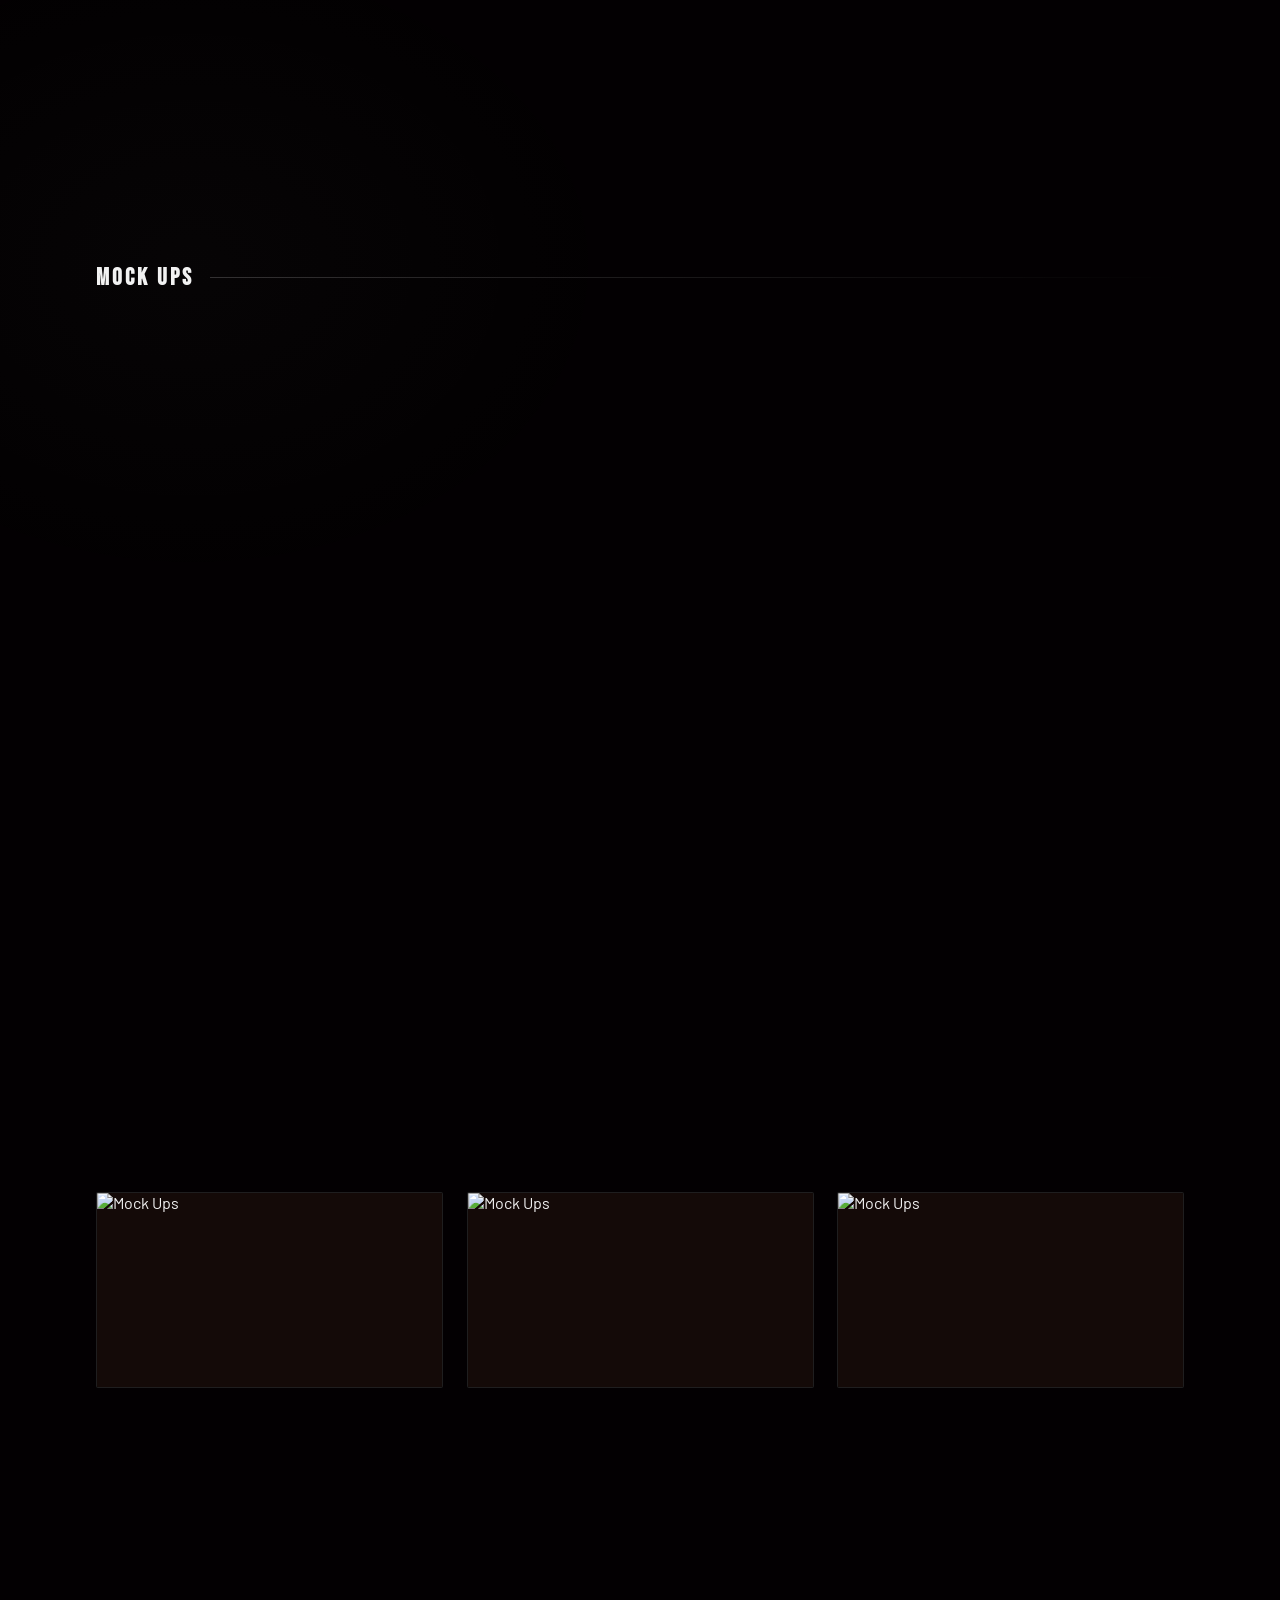
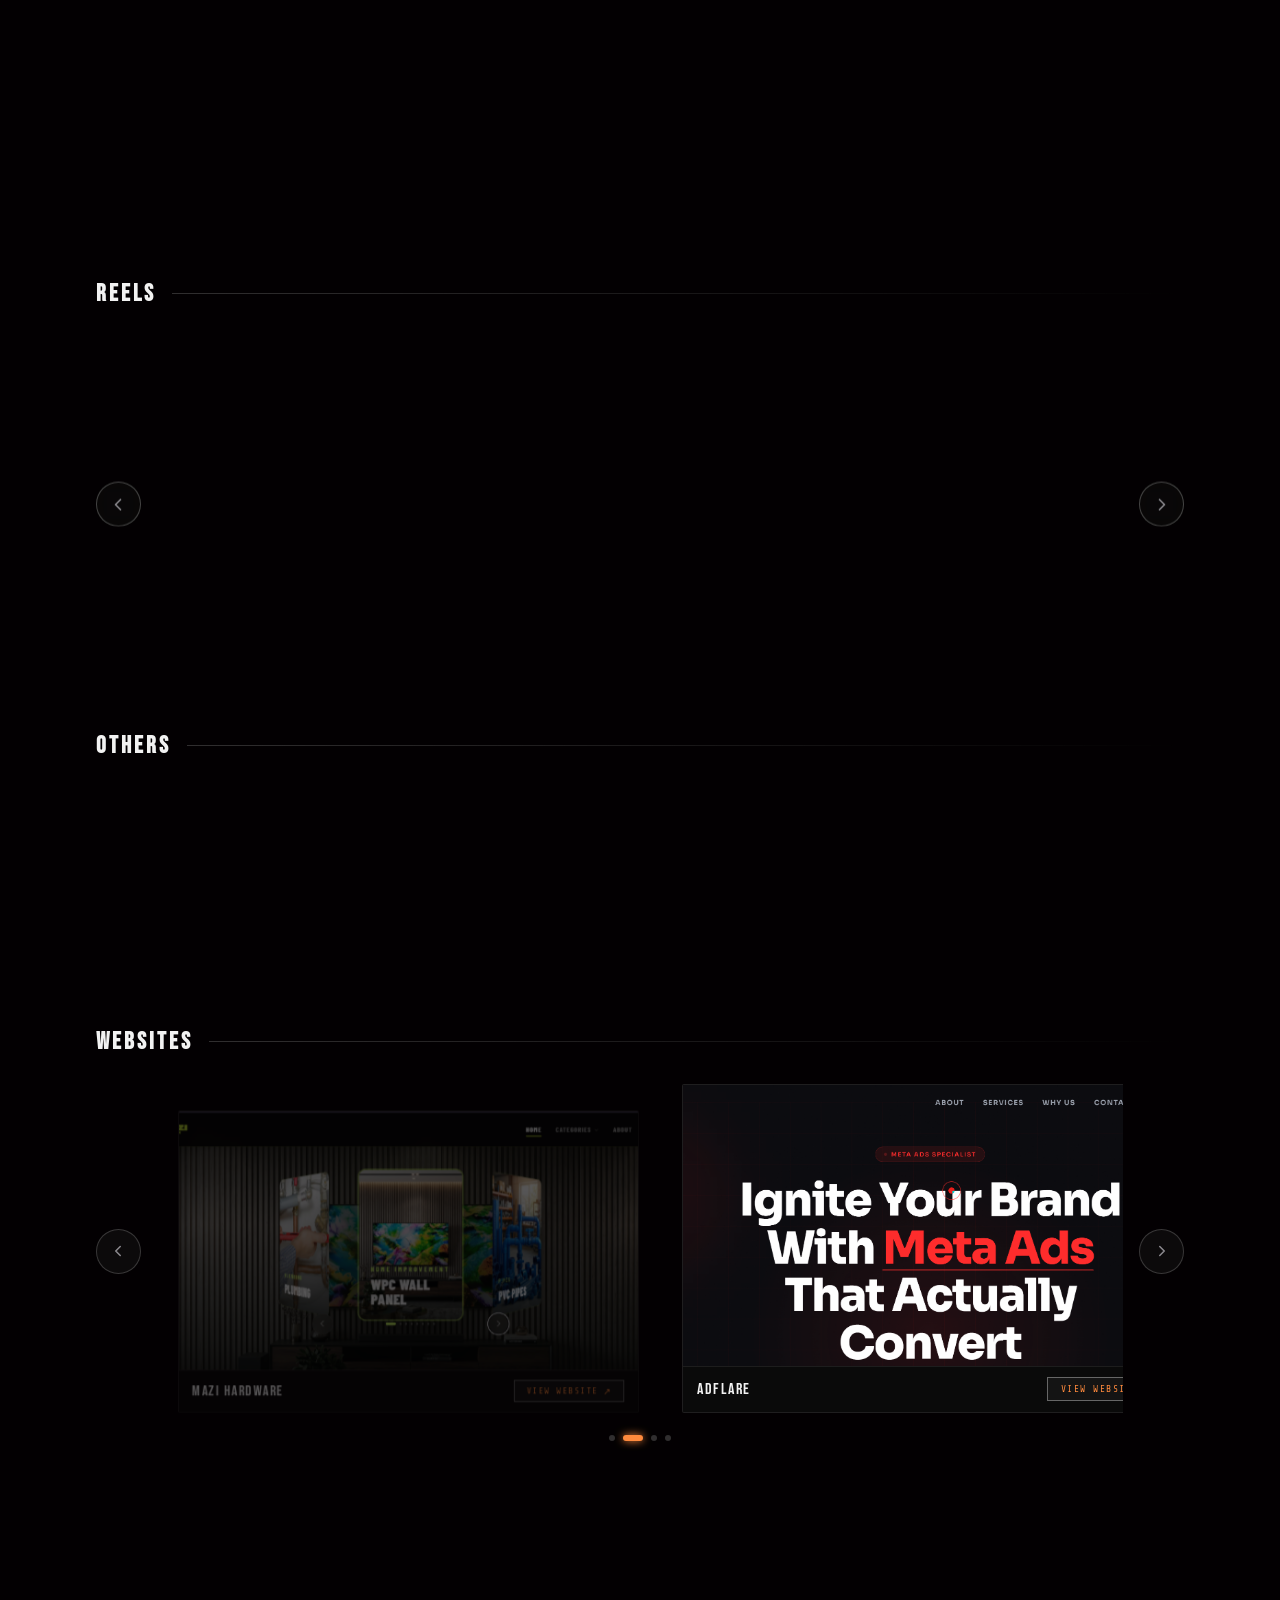
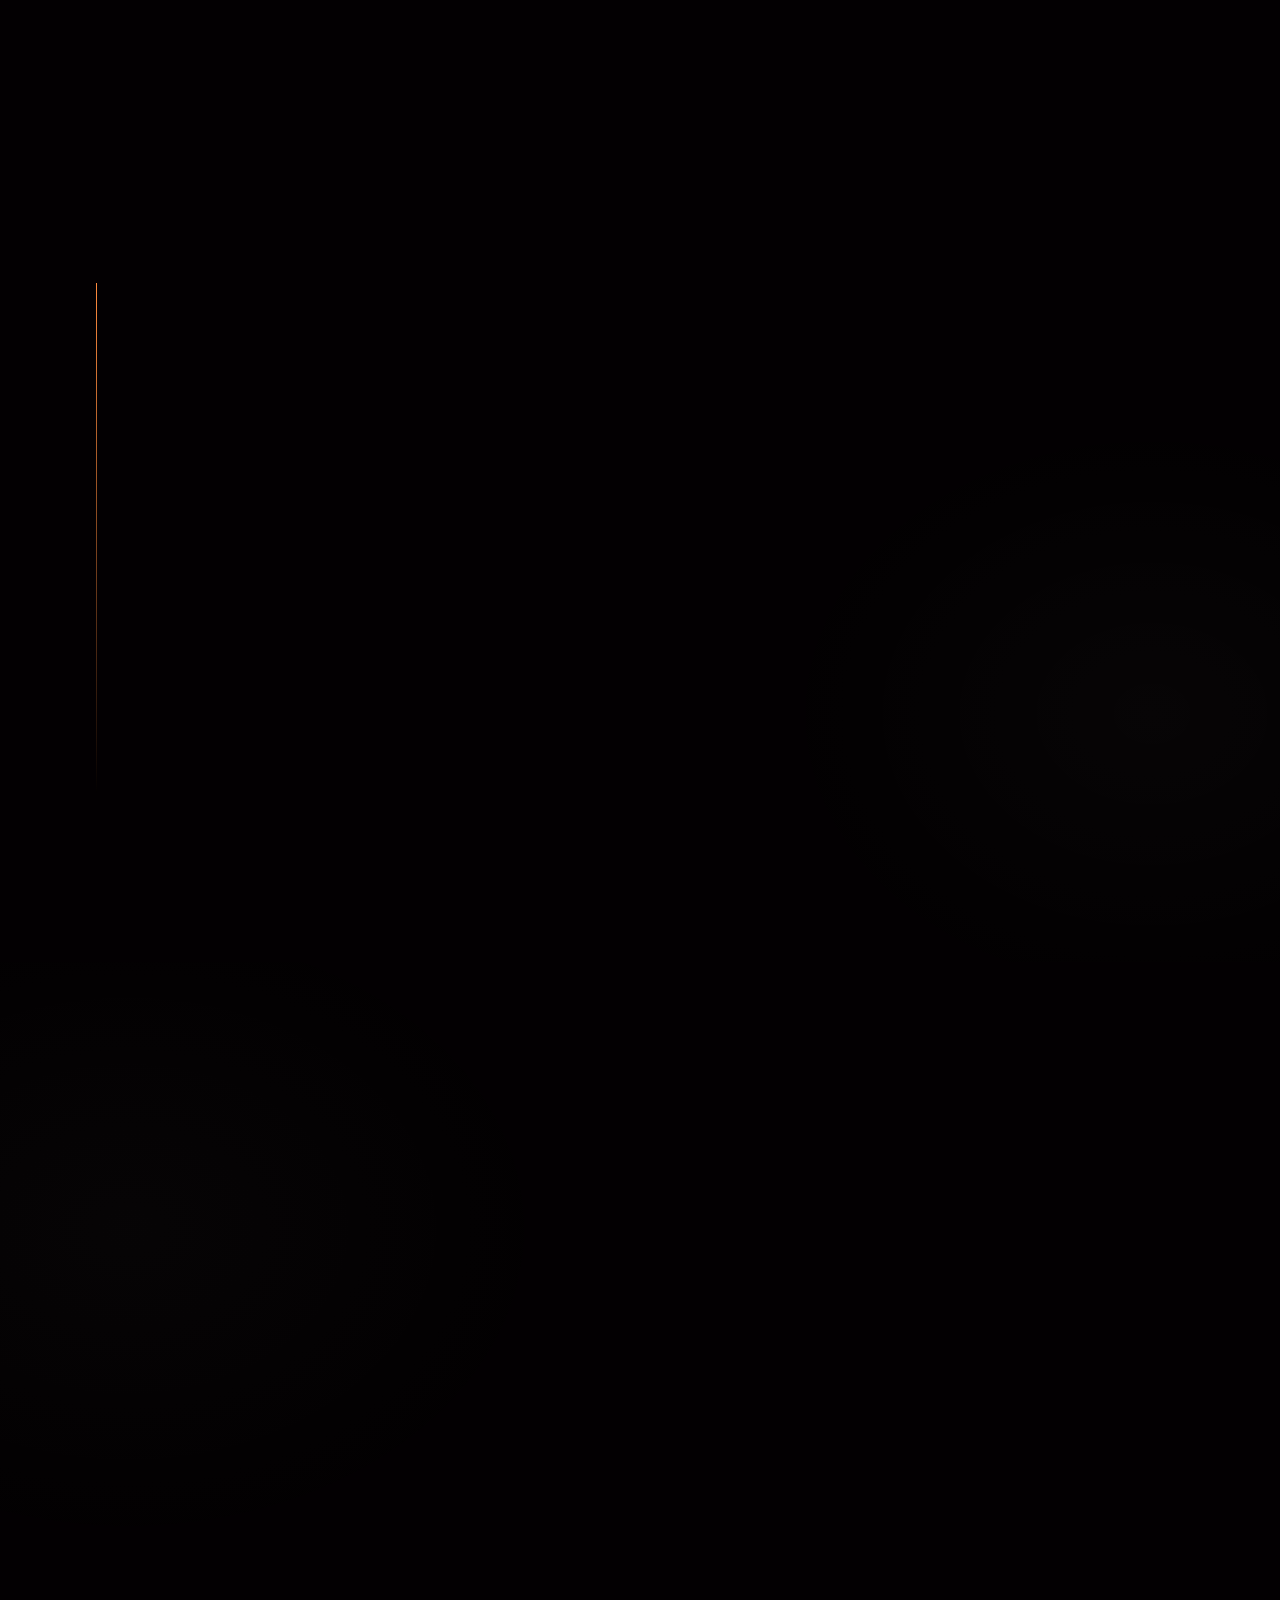
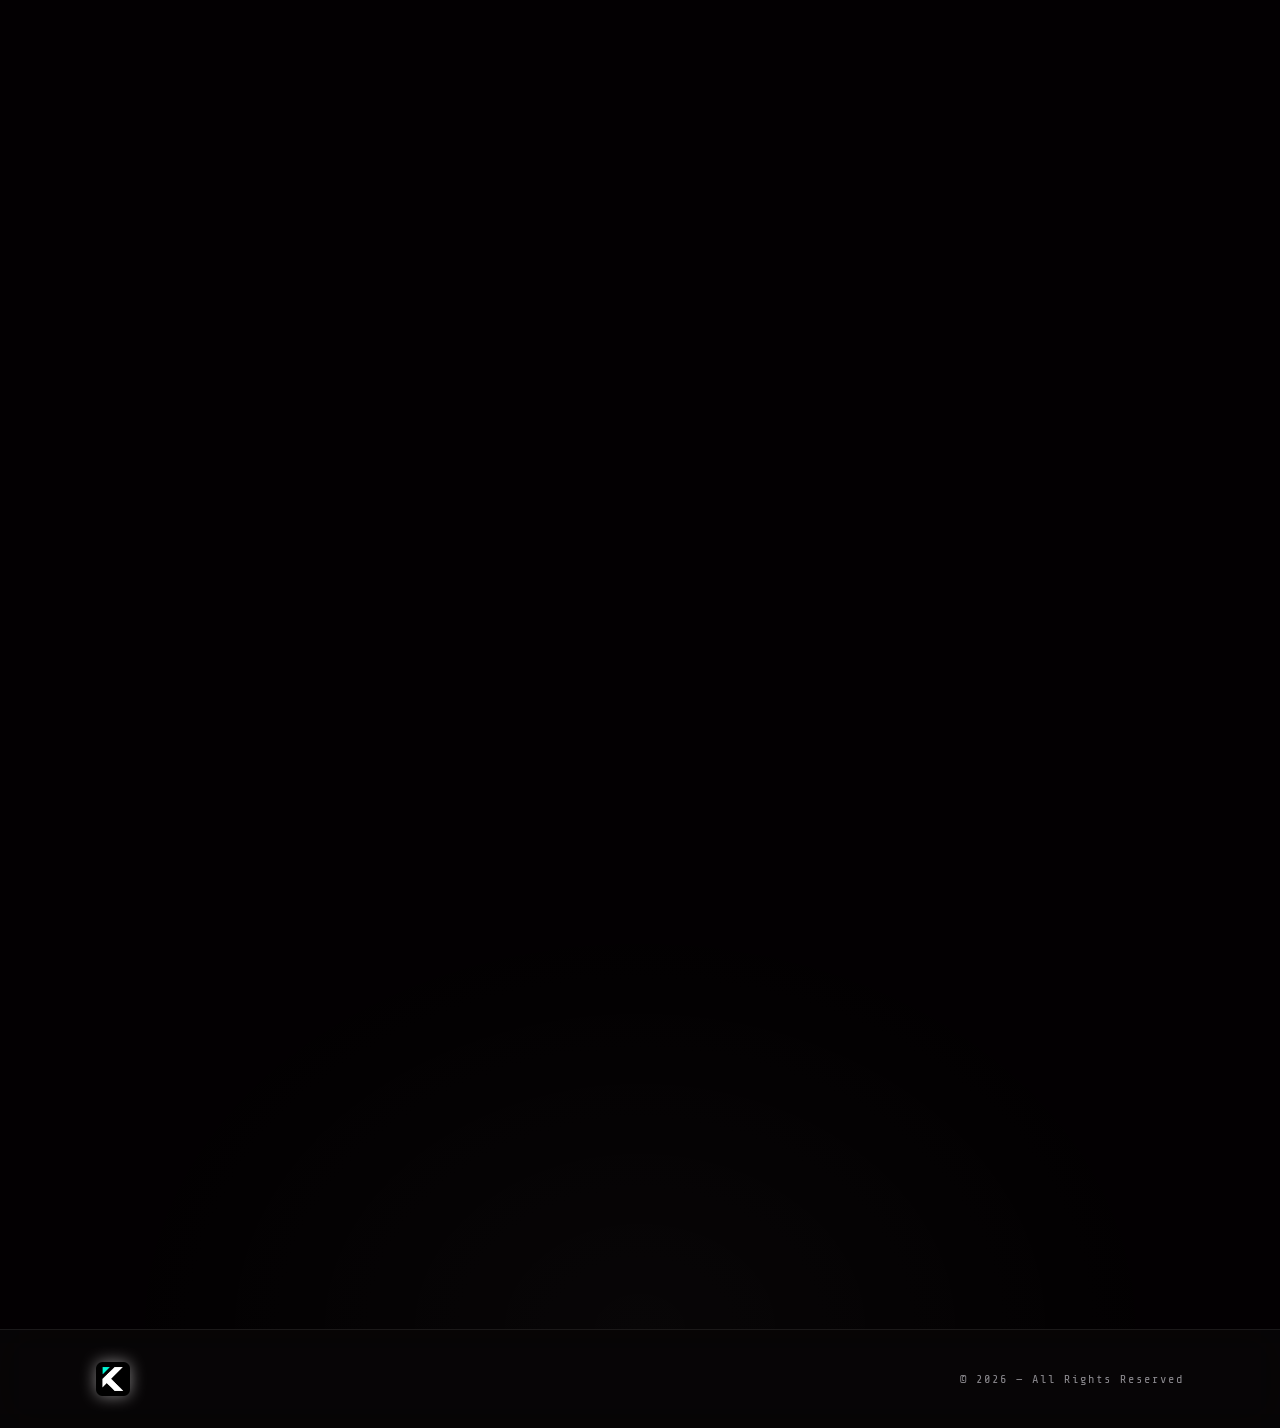
==== commit 47d758d5: "Add files via upload" ====
--- a/index.html
+++ b/index.html
@@ -2,9 +2,10 @@
 <html lang="en">
 <head>
 <meta charset="UTF-8">
-<meta name="viewport" content="width=device-width, initial-scale=1.0">
-<title>Robin - Portfolio</title>
-<meta name="description" content="Robin Francisco — Digital Marketing Manager & Graphic Designer. Skills, work, education, experience and contact.">
+<meta name="viewport" content="width=device-width, initial-scale=1.0, maximum-scale=1.0, user-scalable=no, viewport-fit=cover">
+<meta name="theme-color" content="#030002">
+<title>Robin Francisco — Portfolio</title>
+<meta name="description" content="Robin Francisco — Digital Marketing Manager & Graphic Designer. About me, work, education, experience and contact.">
 <link rel="icon" type="image/x-icon" href="IMG/favicon2.png">
 <link rel="shortcut icon" href="IMG/favicon.png?v=2">
 <link rel="stylesheet" href="style.css">
@@ -13,32 +14,62 @@
 /* ===== HOME SECTION STYLES ===== */
 
 /* ── HOME-SPECIFIC ─────────────────────────────────────── */
+.home-hero-glow {
+  position: relative;
+  overflow: hidden;
+}
+.home-hero-glow::before {
+  content: '';
+  position: absolute;
+  inset: 0;
+  z-index: 0;
+  pointer-events: none;
+  background:
+    radial-gradient(ellipse 1200px 700px at 50% 100%, rgba(255,90,31,0.4), transparent 68%),
+    radial-gradient(ellipse 700px 420px at 50% 100%, rgba(255,138,61,0.32), transparent 60%);
+  -webkit-mask-image: linear-gradient(to bottom, #000 0%, #000 65%, transparent 100%);
+  mask-image: linear-gradient(to bottom, #000 0%, #000 65%, transparent 100%);
+}
+
 #home {
   display: flex;
+  flex-direction: column;
   align-items: center;
-  padding: 6rem 6rem 0;
+  justify-content: center;
+  gap: 0.5rem;
+  text-align: center;
+  padding: 3rem 3rem 1.5rem;
+  min-height: 52vh;
   position: relative;
-  overflow: hidden;
-}
-
-.home-content { position: relative; z-index: 2; }
+}
+
+.home-content { position: relative; z-index: 2; width: 100%; max-width: 900px; margin: 0 auto; display: flex; flex-direction: column; align-items: center; }
+
+/* Name line above the big wordmark — "Robin Francisco" */
+.home-name-line {
+  font-family: 'Barlow', sans-serif;
+  font-size: 1.5rem;
+  letter-spacing: 1px;
+  margin-bottom: 0.6rem;
+  opacity: 0; animation: fadeUp 0.8s 0.3s forwards;
+}
+.home-name-line::before { content: none; }
+.hn-first { color: var(--text); font-weight: 700; }
+.hn-last  { color: var(--muted); font-weight: 300; }
 
 .home-tag {
   font-family: 'Share Tech Mono', monospace;
   color: var(--neon); font-size: 0.85rem; letter-spacing: 3px;
   margin-bottom: 1.2rem;
-  opacity: 0; animation: heroIn 0.8s cubic-bezier(0.16,1,0.3,1) 0.2s forwards;
+  opacity: 0; animation: fadeUp 0.8s 0.3s forwards;
 }
 .home-tag::before { content: '> '; color: var(--neon2); }
 
 .home-name {
   font-family: 'Bebas Neue', cursive;
-  font-size: clamp(4rem, 10vw, 9rem);
-  line-height: 0.9; letter-spacing: 6px;
-  opacity: 0;
-  clip-path: inset(0 100% -20% 0);
-  transform: translateY(16px);
-  animation: titleReveal 1s cubic-bezier(0.19,1,0.22,1) 0.4s forwards;
+  font-size: clamp(4.5rem, 13vw, 11rem);
+  line-height: 0.85; letter-spacing: 2px;
+  opacity: 0; animation: fadeUp 0.8s 0.5s forwards;
 }
 .home-name .line1 { display: block; color: var(--text); }
 .home-name .line2 {
@@ -46,66 +77,134 @@
   -webkit-text-stroke: 1.5px var(--neon);
 }
 
-.home-title {
-  font-size: 1rem; color: var(--muted); letter-spacing: 5px;
-  text-transform: uppercase; margin: 1.5rem 0; font-weight: 300;
-  opacity: 0; animation: heroIn 0.8s cubic-bezier(0.16,1,0.3,1) 0.75s forwards;
-}
-.home-title span { color: var(--neon2); }
-
-.home-desc {
-  max-width: 480px; line-height: 1.8; color: #8fa0b2; font-size: 0.95rem;
-  margin-bottom: 2.5rem;
-  opacity: 0; animation: heroIn 0.8s cubic-bezier(0.16,1,0.3,1) 0.95s forwards;
-}
-
-.btn-group { display: flex; gap: 1rem; }
-.btn-group a {
+.home-name-line {
+  font-family: 'Barlow', sans-serif;
+  font-size: 1.6rem;
+  letter-spacing: 1px;
+  margin-bottom: 0.3rem;
+  opacity: 0; animation: fadeUp 0.8s 0.3s forwards;
+}
+.hn-first { color: var(--text); font-weight: 700; }
+.hn-last  { color: var(--muted); font-weight: 300; margin-left: 0.4rem; }
+
+.hero-banner-wrap {
+  overflow: hidden;
+  max-width: 1000px;
+  width: 100%;
+  height: clamp(340px, 58vh, 560px);
+  margin: -1rem auto 0;
+  line-height: 0;
+}
+
+.hero-banner-img {
+  display: block;
+  width: 100%;
+  height: 100%;
+  object-fit: cover;
+  object-position: top center;
+  transform: scale(1.05);
+  -webkit-mask-image: linear-gradient(to bottom, #000 0%, #000 78%, transparent 100%);
+  mask-image: linear-gradient(to bottom, #000 0%, #000 78%, transparent 100%);
+}
+
+/* Gentle infinite float once the hero image has finished revealing —
+   subtle up/down drift with a hint of rotation, like it's hovering. */
+@keyframes heroFloat {
+  0%, 100% { transform: scale(1.05) translateY(0px) rotate(0deg); }
+  50%      { transform: scale(1.05) translateY(-14px) rotate(0.5deg); }
+}
+.hero-banner-wrap.reveal.visible .hero-banner-img {
+  animation: heroFloat 6s ease-in-out infinite;
+}
+
+.tools-wrap {
+  max-width: 900px;
+  width: 100%;
+  margin: 2rem auto 0;
+}
+
+/* ── Scroll-triggered reveal for the hero + tools images ──
+   Slides/fades in as they enter the viewport (uses the existing
+   .reveal / .visible scroll observer from script.js) ─────────────── */
+/* ── Hero image: simple fade/slide reveal on scroll ─────────────── */
+.hero-banner-wrap.reveal {
   opacity: 0;
-  transform: translateY(16px) scale(0.88);
-  animation: btnPop 0.7s cubic-bezier(0.34,1.56,0.64,1) forwards;
-}
-.btn-group a:nth-child(1) { animation-delay: 1.1s; }
-.btn-group a:nth-child(2) { animation-delay: 1.22s; }
+  transform: translateY(50px);
+  transition: transform 1s cubic-bezier(0.16,1,0.3,1), opacity 0.8s ease;
+}
+.hero-banner-wrap.reveal.visible {
+  opacity: 1;
+  transform: translateY(0);
+}
+
+/* ── Tools image: direct "rise down" reveal, no cover panel ──
+   Uncovers top → down over 1s as it scrolls into view — fast
+   enough that it's fully visible even on a quick scroll past.
+   Safe here since tools-img has no mask-image of its own
+   (unlike the hero image). ── */
+.tools-wrap {
+  opacity: 0;
+  clip-path: inset(0 0 100% 0);
+  transition: clip-path 1s cubic-bezier(0.65, 0, 0.35, 1), opacity 1s ease;
+}
+.tools-wrap.visible {
+  opacity: 1;
+  clip-path: inset(0 0 0% 0);
+}
+.tools-img {
+  display: block;
+  width: 100%;
+  height: auto;
+}
+
+/* Gentle infinite float once the tools image has finished revealing —
+   same idle "breathing" motion as the hero image, kept identical on
+   mobile (no media query gating) so both platforms match. */
+@keyframes toolsFloat {
+  0%, 100% { transform: translateY(0); }
+  50%      { transform: translateY(-10px); }
+}
+.tools-wrap.visible .tools-img {
+  animation: toolsFloat 6s ease-in-out infinite;
+}
+
+.btn-group {
+  display: flex; gap: 1rem; justify-content: center;
+  opacity: 0; animation: fadeUp 0.8s 1.1s forwards;
+}
 
 .stats-row {
-  display: flex; gap: 3rem; margin: 2.5rem 0;
+  display: flex; gap: 3rem; margin: 2.5rem auto 0; justify-content: center;
   padding: 2rem 0;
   border-top: 1px solid rgba(255,255,255,0.05);
   border-bottom: 1px solid rgba(255,255,255,0.05);
 }
-.stat { text-align: center; opacity: 0; transform: translateY(18px); animation: heroIn 0.7s cubic-bezier(0.16,1,0.3,1) forwards; }
-.stat:nth-child(1) { animation-delay: 1.3s; }
-.stat:nth-child(2) { animation-delay: 1.42s; }
-.stat:nth-child(3) { animation-delay: 1.54s; }
+.stat { text-align: center; }
 .stat-num {
   font-family: 'Bebas Neue', cursive; font-size: 3rem; color: var(--neon);
-  letter-spacing: 2px; text-shadow: 0 0 20px rgba(2,245,161,0.4); line-height: 1;
+  letter-spacing: 2px; text-shadow: 0 0 20px rgba(255,255,255,0.4); line-height: 1;
 }
 .stat-label { font-size: 0.65rem; color: var(--muted); letter-spacing: 3px; text-transform: uppercase; margin-top: 0.3rem; }
 
 .home-visual {
-  position: absolute; right: 5rem; top: 50%;
-  transform: translateY(-50%);
-  opacity: 0; animation: heroPhotoIn 1.3s cubic-bezier(0.16,1,0.3,1) 0.5s forwards;
-}
-.hex-frame {
-  width: clamp(190px, 24vw, 340px);
-  aspect-ratio: 340 / 400;
-  position: relative;
-}
+  display: flex; align-items: center; justify-content: center;
+  flex: 0 0 auto; position: relative; z-index: 2;
+}
+.hex-frame { width: 340px; height: 400px; position: relative; }
 .hero-photo {
   width: 100%; height: 100%;
   object-fit: contain; object-position: bottom;
   -webkit-mask-image: linear-gradient(to bottom, #000 0%, #000 82%, rgba(0,0,0,0.5) 92%, transparent 100%);
   mask-image: linear-gradient(to bottom, #000 0%, #000 82%, rgba(0,0,0,0.5) 92%, transparent 100%);
+  filter: drop-shadow(0 20px 40px rgba(0,0,0,0.5));
+  opacity: 0; animation: fadeUp 0.9s 0.5s forwards;
 }
 
 .scroll-hint {
   position: absolute; bottom: 2.5rem; left: 50%; transform: translateX(-50%);
   display: flex; flex-direction: column; align-items: center; gap: 0.5rem;
   color: var(--muted); font-size: 0.7rem; letter-spacing: 3px; text-transform: uppercase;
-  opacity: 0; animation: heroIn 0.9s cubic-bezier(0.16,1,0.3,1) 1.8s forwards;
+  animation: fadeUp 1s 1.5s both;
 }
 .scroll-line {
   width: 1px; height: 50px;
@@ -117,24 +216,6 @@
   50%     { opacity: 1;   transform: scaleY(1); }
 }
 
-/* ── MODERN HERO ENTRANCE ──────────────────────────────── */
-@keyframes heroIn {
-  from { opacity: 0; transform: translateY(28px); filter: blur(6px); }
-  to   { opacity: 1; transform: translateY(0);    filter: blur(0); }
-}
-@keyframes titleReveal {
-  0%   { opacity: 0; clip-path: inset(0 100% -20% 0); transform: translateY(16px); }
-  45%  { opacity: 1; }
-  100% { opacity: 1; clip-path: inset(0 0% -20% 0);   transform: translateY(0); }
-}
-@keyframes btnPop {
-  to { opacity: 1; transform: translateY(0) scale(1); }
-}
-@keyframes heroPhotoIn {
-  0%   { opacity: 0; transform: translate(70px,-50%) scale(0.86) rotateY(16deg); filter: blur(10px); }
-  100% { opacity: 1; transform: translate(0,-50%)    scale(1)    rotateY(0deg);  filter: blur(0); }
-}
-
 @keyframes fadeUp {
   from { opacity: 0; transform: translateY(30px); }
   to   { opacity: 1; transform: translateY(0); }
@@ -145,149 +226,94 @@
 }
 
 @media (max-width: 768px) {
+  .home-hero-glow {
+    min-height: calc(100vh - 66px);
+    display: flex;
+    flex-direction: column;
+    justify-content: center;
+  }
   #home {
-    padding: 0 1.5rem;
     flex-direction: column;
-    justify-content: flex-start;
-    align-items: center;
-    padding-top: 5rem;
-    padding-bottom: 4rem;
+    text-align: center;
+    padding: 5.5rem 1.5rem 1rem;
+    min-height: auto;
+    gap: 1rem;
   }
-  .home-visual {
-    position: relative; right: auto; top: auto;
-    transform: none; opacity: 0;
-    animation: fadeUp 0.8s 0.3s forwards;
-    display: flex; justify-content: center;
-    perspective: 600px;
-    order: -1;
-    margin-bottom: 1.5rem;
-  }
-  .hex-shadow { width: 120%; height: 120%; filter: blur(30px); }
-  .home-content { width: 100%; text-align: center; }
+  .home-content { width: 100%; max-width: 100%; text-align: center; }
+  .home-name-line { text-align: center; }
   .home-tag { text-align: center; }
   .home-name { font-size: clamp(3rem, 16vw, 5rem); text-align: center; }
-  .home-title { font-size: 0.8rem; letter-spacing: 3px; text-align: center; }
-  .home-desc { text-align: center; margin-left: auto; margin-right: auto; }
+
+  /* Show the full "Francisco / Portfolio" wordmark image, bled wider so it's not tiny */
+  .hero-banner-wrap {
+    margin: -0.5rem -1.2rem 0;
+    height: auto;
+    max-width: none;
+    width: calc(100% + 2.4rem);
+  }
+  .hero-banner-img {
+    height: auto;
+    object-fit: contain;
+    transform: none;
+    -webkit-mask-image: linear-gradient(to bottom, #000 0%, #000 90%, transparent 100%);
+    mask-image: linear-gradient(to bottom, #000 0%, #000 90%, transparent 100%);
+  }
+
+  /* Tools row: bleed past the section padding so icons render bigger, no side cropping */
+  .tools-wrap {
+    margin: 0.6rem auto 0;
+    max-width: none;
+    width: calc(100% + 3rem);
+    margin-left: -1.5rem;
+    margin-right: -1.5rem;
+  }
+  .tools-img { width: 100%; }
   .btn-group { flex-direction: column; gap: 0.8rem; align-items: center; }
   .btn-primary, .btn-outline { text-align: center; width: 100%; max-width: 280px; }
   .stats-row { gap: 1.5rem; flex-wrap: wrap; justify-content: center; }
-}
-
-@media (prefers-reduced-motion: reduce) {
-  .home-tag, .home-name, .home-title, .home-desc, .btn-group a,
-  .stat, .home-visual, .scroll-hint {
-    animation: none !important;
-    opacity: 1 !important;
-    transform: none !important;
-    clip-path: none !important;
-    filter: none !important;
-  }
-}
-
-/* ── HERO PHOTO (static, no float) ── */
-.home-visual { perspective: 800px; }
-.hex-frame {
-  cursor: none;
-}
-.hex-shadow {
-  display: block;
-  position: absolute;
-  top: 52%; left: 50%;
-  width: 145%; height: 145%;
-  transform: translate(-50%, -50%);
-  border-radius: 50%;
-  background: radial-gradient(circle, rgba(0,255,127,0.4), rgba(0,255,127,0.14) 45%, transparent 72%);
-  filter: blur(42px);
-  z-index: -1;
-  pointer-events: none;
-  animation: heroGlowPulse 4s ease-in-out infinite;
-}
-@keyframes heroGlowPulse {
-  0%, 100% { opacity: 0.65; transform: translate(-50%, -50%) scale(1); }
-  50%      { opacity: 1;    transform: translate(-50%, -50%) scale(1.08); }
-}
-@media (prefers-reduced-motion: reduce) {
-  .hex-shadow { animation: none; opacity: 0.85; }
-}
+  .home-visual { order: -1; }
+  .hex-frame { width: 230px; height: 270px; }
+}
+
+/* ── HERO PHOTO (disabled for centered watermark hero) ── */
+.hex-shadow { display: none; }
 
 </style>
 
 <style>
-/* ===== SKILLS SECTION STYLES ===== */
-
-#skills {
-  background: radial-gradient(ellipse 700px 500px at 85% 15%, rgba(0,255,127,0.022), transparent 55%);
+/* ===== ABOUT ME SECTION STYLES ===== */
+
+#about {
+  background: radial-gradient(ellipse 700px 500px at 85% 15%, rgba(255,255,255,0.022), transparent 55%);
   padding-top: 0;
 }
 
-.skills-categories {
-  display: flex; gap: 1rem; margin-bottom: 2.5rem; flex-wrap: wrap;
-}
-
-.skills-grid {
-  display: grid;
-  grid-template-columns: repeat(auto-fill, minmax(180px, 1fr));
-  gap: 1.2rem;
+.about-wrapper {
+  display: grid; grid-template-columns: 1fr 1.3fr;
+  gap: 4rem; align-items: center;
   margin-top: 1rem;
 }
 
-.skill-card {
-  background: rgba(20,47,56,0.35);
-  border: 1px solid rgba(255,255,255,0.08);
-  backdrop-filter: blur(16px) saturate(160%);
-  -webkit-backdrop-filter: blur(16px) saturate(160%);
-  box-shadow: 0 8px 32px rgba(0,0,0,0.22), inset 0 1px 0 rgba(255,255,255,0.05);
-  padding: 1.5rem 1.2rem;
+.about-photo-wrap {
   position: relative;
-  transition: all 0.3s;
-  overflow: hidden;
-  cursor: default;
-}
-.skill-card::before {
-  content: '';
-  position: absolute; inset: 0;
-  background: linear-gradient(135deg, rgba(2,245,161,0.05), transparent);
-  opacity: 0; transition: opacity 0.3s;
-}
-.skill-card:hover::before { opacity: 1; }
-.skill-card::after {
-  content: '';
-  position: absolute; bottom: 0; left: 0;
-  width: 0; height: 2px;
-  background: linear-gradient(to right, var(--neon), var(--neon2));
-  transition: width 0.4s;
-}
-.skill-card:hover { border-color: rgba(2,245,161,0.3); transform: translateY(-4px); }
-.skill-card:hover::after { width: 100%; }
-
-.skill-icon { font-size: 1.8rem; margin-bottom: 0.8rem; display: block; }
-.skill-icon img {
-  width: 28px; height: 28px;
-  object-fit: contain;
-  filter: drop-shadow(0 0 6px rgba(0,0,0,0.3));
-}
-.skill-name {
-  font-size: 0.85rem; font-weight: 600; letter-spacing: 1px;
-  margin-bottom: 0.8rem; color: var(--text);
-}
-.skill-bar-bg {
-  height: 3px; background: rgba(255,255,255,0.06);
-  border-radius: 2px; overflow: hidden; margin-bottom: 0.4rem;
-}
-.skill-bar {
-  height: 100%;
-  background: linear-gradient(to right, var(--neon), var(--neon2));
-  border-radius: 2px; width: 0;
-  transition: width 1.2s ease;
-  box-shadow: 0 0 8px rgba(2,245,161,0.5);
-}
-.skill-pct {
-  font-family: 'Share Tech Mono', monospace;
-  font-size: 0.7rem; color: var(--neon);
-}
+  display: flex;
+  justify-content: center;
+}
+.about-photo-wrap img {
+  width: 100%; max-width: 380px; height: auto;
+  object-fit: contain; display: block;
+  -webkit-mask-image: linear-gradient(to bottom, #000 0%, #000 82%, transparent 100%);
+  mask-image: linear-gradient(to bottom, #000 0%, #000 82%, transparent 100%);
+}
+
+.about-intro {
+  color: #999999; line-height: 1.9; font-size: 1rem; margin-bottom: 1.4rem;
+}
+.about-intro strong { color: var(--text); font-weight: 700; }
 
 @media (max-width: 768px) {
-  .skills-grid { grid-template-columns: repeat(auto-fill, minmax(140px, 1fr)); gap: 0.8rem; }
+  .about-wrapper { grid-template-columns: 1fr; gap: 2.5rem; }
+  .about-photo-wrap { max-width: 200px; margin: 0 auto; }
 }
 
 </style>
@@ -296,43 +322,107 @@
 /* ===== WORKS SECTION STYLES ===== */
 
 #works {
-  background: radial-gradient(ellipse 800px 600px at 15% 40%, rgba(0,214,143,0.02), transparent 55%);
-}
-
-.works-carousel-wrap { position: relative; padding: 0.5rem 0 3rem; }
+  background: radial-gradient(ellipse 800px 600px at 15% 40%, rgba(220,220,220,0.02), transparent 55%);
+}
+
+.works-carousel-wrap { padding: 0.5rem 0 1rem; }
+
+/* ── PER-CATEGORY BLOCKS — heading once, then a clean grid of that
+   category's images. No per-image labels. ─────────────────────── */
+.works-cat-block { margin-bottom: 3.2rem; }
+.works-cat-block:last-child { margin-bottom: 0; }
+
+.works-cat-heading {
+  display: flex; align-items: center; gap: 1rem;
+  font-family: 'Bebas Neue', cursive; font-size: 1.5rem;
+  letter-spacing: 3px; text-transform: uppercase;
+  color: var(--text); margin-bottom: 1.3rem;
+}
+.works-cat-heading::after {
+  content: ''; flex: 1; height: 1px;
+  background: linear-gradient(to right, rgba(255,255,255,0.18), transparent);
+}
+
+.works-cat-more { display: flex; justify-content: center; margin-top: 1.6rem; }
+.works-cat-more-link {
+  display: inline-flex; align-items: center; gap: 0.5rem;
+  padding: 0.65rem 1.6rem;
+  border: 1px solid rgba(255,255,255,0.25); color: var(--neon);
+  font-family: 'Share Tech Mono', monospace; font-size: 0.7rem;
+  letter-spacing: 2px; text-transform: uppercase; text-decoration: none;
+  background: rgba(255,255,255,0.04);
+  transition: all 0.3s;
+}
+.works-cat-more-link:hover { background: var(--neon); color: var(--dark); box-shadow: 0 0 18px rgba(255,255,255,0.35); }
+.works-cat-more-link .arrow { display: inline-block; transition: transform 0.3s; }
+.works-cat-more-link:hover .arrow { transform: translate(2px,-2px); }
 
 .works-grid {
-  position: relative;
-  height: 420px;
-  overflow: hidden;
-}
-
-.carousel-arrow {
-  position: absolute; top: 44%; transform: translateY(-50%);
-  z-index: 30;
-  width: 3.2rem; height: 3.2rem; border-radius: 50%;
+  display: grid;
+  grid-template-columns: repeat(auto-fit, minmax(280px, 1fr));
+  gap: 1.5rem;
+}
+
+/* ── REELS — horizontal scroller since clips are vertical 9:16 ──── */
+.works-row-wrap { position: relative; }
+.works-row {
+  display: flex;
+  gap: 1.1rem;
+  overflow-x: auto;
+  scroll-behavior: smooth;
+  scroll-snap-type: x proximity;
+  padding: 0.3rem 3.2rem 0.6rem;
+  scrollbar-width: none;
+  -ms-overflow-style: none;
+}
+.works-row::-webkit-scrollbar { display: none; }
+.works-row .work-item {
+  flex: 0 0 auto;
+  width: 190px;
+  scroll-snap-align: start;
+  max-width: none; margin: 0;
+}
+.row-arrow {
+  position: absolute; top: 50%; transform: translateY(-50%);
+  z-index: 5;
+  width: 2.8rem; height: 2.8rem; border-radius: 50%;
   display: flex; align-items: center; justify-content: center;
-  background: rgba(13,36,43,0.4);
+  background: rgba(15,15,15,0.5);
   backdrop-filter: blur(12px) saturate(160%);
   -webkit-backdrop-filter: blur(12px) saturate(160%);
-  border: 1px solid rgba(2,245,161,0.25);
+  border: 1px solid rgba(255,255,255,0.25);
   color: var(--muted);
   cursor: pointer;
   transition: all 0.25s;
 }
-.carousel-arrow svg { width: 22px; height: 22px; }
-.carousel-arrow:hover {
-  color: var(--neon); border-color: rgba(2,245,161,0.6);
-  box-shadow: 0 0 18px rgba(2,245,161,0.3);
-}
-.carousel-prev { left: -0.5rem; }
-.carousel-next { right: -0.5rem; }
+.row-arrow svg { width: 20px; height: 20px; }
+.row-arrow:hover {
+  color: var(--neon); border-color: rgba(255,255,255,0.6);
+  box-shadow: 0 0 18px rgba(255,255,255,0.3);
+}
+.row-prev { left: 0; }
+.row-next { right: 0; }
+.row-arrow.disabled { opacity: 0.3; pointer-events: none; }
+
+.works-row-dots {
+  display: none;
+  gap: 0.5rem; align-items: center; justify-content: center;
+  margin-top: 0.9rem;
+}
+.works-row-dot {
+  width: 6px; height: 6px; border-radius: 50%;
+  background: rgba(255,255,255,0.18);
+  border: none; padding: 0; cursor: pointer;
+  transition: width 0.4s cubic-bezier(0.34,1.56,0.64,1), border-radius 0.4s, background 0.3s, box-shadow 0.3s, transform 0.2s;
+}
+.works-row-dot.active { background: var(--neon); box-shadow: 0 0 8px var(--neon); width: 20px; border-radius: 3px; }
+.works-row-dot:hover:not(.active) { background: rgba(255,255,255,0.4); transform: scale(1.3); }
 
 .work-card {
   position: relative; overflow: hidden;
   width: 100%;
   border: 1px solid rgba(255,255,255,0.1);
-  background: rgba(13,36,43,0.35);
+  background: rgba(15,15,15,0.35);
   backdrop-filter: blur(14px) saturate(160%);
   -webkit-backdrop-filter: blur(14px) saturate(160%);
   cursor: pointer;
@@ -340,38 +430,36 @@
   transition: border-color 0.35s ease, box-shadow 0.35s ease;
 }
 
-.work-card.visible { opacity: 1; }
-.work-item.cs-active .work-card {
-  border-color: rgba(2,245,161,0.32);
-  box-shadow: 0 20px 60px rgba(0,0,0,0.55), 0 0 0 1px rgba(2,245,161,0.1);
+.work-card:hover {
+  border-color: rgba(255,255,255,0.32);
+  box-shadow: 0 20px 60px rgba(0,0,0,0.55), 0 0 0 1px rgba(255,255,255,0.1);
 }
 
 .work-img {
-  width: 100%; aspect-ratio: 4/3; object-fit: cover; display: block;
+  width: 100%; aspect-ratio: 16/9; object-fit: cover; display: block;
   background: var(--accent);
   transition: transform 0.7s cubic-bezier(0.22,1,0.36,1), filter 0.5s ease;
   will-change: transform;
 }
-.work-item.cs-active .work-card:hover .work-img { transform: scale(1.06); filter: brightness(0.8) saturate(1.1); }
+.work-card:hover .work-img { transform: scale(1.06); filter: brightness(0.8) saturate(1.1); }
 
 /* Story-size (9:16) card, e.g. for vertical video */
 .work-item--story .work-img { aspect-ratio: 9/16; }
-.work-item--story { width: 220px !important; }
 
 /* ── VIDEO SOUND TOGGLE ───────────────────────────────── */
 .video-mute-btn {
   position: absolute; bottom: 0.7rem; right: 0.7rem; z-index: 5;
   width: 34px; height: 34px; border-radius: 50%;
-  background: rgba(7,25,30,0.75);
-  border: 1px solid rgba(2,245,161,0.35);
+  background: rgba(10,10,10,0.75);
+  border: 1px solid rgba(255,255,255,0.35);
   color: var(--neon);
   display: flex; align-items: center; justify-content: center;
   cursor: pointer;
   transition: all 0.25s;
 }
 .video-mute-btn:hover {
-  background: rgba(2,245,161,0.18);
-  box-shadow: 0 0 14px rgba(2,245,161,0.35);
+  background: rgba(255,255,255,0.18);
+  box-shadow: 0 0 14px rgba(255,255,255,0.35);
 }
 .video-mute-btn svg { width: 16px; height: 16px; }
 .video-mute-btn .icon-unmuted { display: none; }
@@ -383,37 +471,22 @@
 .work-card--square .work-img { aspect-ratio: 1/1; }
 
 /* Wide (1920x1080 / 16:9) card, e.g. for landscape mockups/website shots */
-.work-item--wide .work-img { aspect-ratio: 16/9; }
 
 .work-overlay {
   position: absolute; inset: 0;
-  background: linear-gradient(to top, rgba(7,25,30,0.97) 0%, rgba(7,25,30,0.6) 45%, rgba(7,25,30,0.15) 75%, transparent 100%);
+  background: linear-gradient(to top, rgba(10,10,10,0.97) 0%, rgba(10,10,10,0.6) 45%, rgba(10,10,10,0.15) 75%, transparent 100%);
   opacity: 0; transition: opacity 0.4s cubic-bezier(0.22,1,0.36,1);
   display: flex; flex-direction: column; justify-content: flex-end; padding: 1.5rem;
 }
-.work-item.cs-active .work-card:hover .work-overlay { opacity: 1; }
+.work-card:hover .work-overlay { opacity: 1; }
 
 /* ── SUBHEADING LABEL — OUTSIDE THE CARD BOX ──────────── */
 .work-item {
-  position: absolute; top: 46%; left: 50%;
-  display: flex; flex-direction: column; align-items: center;
-  width: 580px; max-width: 76vw;
-  transform: translate(-50%, -50%);
-  transition: transform 0.6s cubic-bezier(0.22,1,0.36,1), opacity 0.6s cubic-bezier(0.22,1,0.36,1), filter 0.6s ease;
-  opacity: 0; pointer-events: none; filter: blur(0px);
-}
-.work-item.cs-visible { pointer-events: all; }
-.work-item:not(.cs-active) .work-label-top { opacity: 0.5; }
-.work-item:not(.cs-active) .work-card { cursor: pointer; }
-
-.work-label-top {
-  margin-bottom: 0.7rem;
-  font-family: 'Bebas Neue', cursive;
-  font-size: 1.2rem;
-  letter-spacing: 3px;
-  color: var(--text);
-  text-transform: uppercase;
-}
+  display: flex; flex-direction: column; align-items: stretch;
+  width: 100%;
+}
+.work-item--story { max-width: 260px; margin: 0 auto; }
+.work-item[data-category="websites"] .work-card { aspect-ratio: 16/9; }
 
 .work-cat {
   font-family: 'Share Tech Mono', monospace; font-size: 0.65rem;
@@ -432,7 +505,7 @@
 .work-card:hover .work-title { transform: translateY(0); opacity: 1; }
 
 .work-desc {
-  font-size: 0.8rem; color: #8fa0b2; line-height: 1.6;
+  font-size: 0.8rem; color: #A0A0A0; line-height: 1.6;
   transform: translateY(14px); opacity: 0;
   transition: transform 0.4s 0.15s cubic-bezier(0.22,1,0.36,1), opacity 0.4s 0.15s ease;
 }
@@ -441,17 +514,17 @@
 .work-link-btn {
   display: inline-flex; align-items: center; gap: 0.4rem;
   margin-top: 0.75rem; padding: 0.4rem 1rem;
-  border: 1px solid rgba(2,245,161,0.45); color: var(--neon);
+  border: 1px solid rgba(255,255,255,0.45); color: var(--neon);
   font-family: 'Share Tech Mono', monospace; font-size: 0.65rem;
   letter-spacing: 2px; text-transform: uppercase; text-decoration: none;
-  background: rgba(2,245,161,0.06); align-self: flex-start;
+  background: rgba(255,255,255,0.06); align-self: flex-start;
   transform: translateY(12px); opacity: 0;
   transition: transform 0.4s 0.2s cubic-bezier(0.22,1,0.36,1),
               opacity 0.4s 0.2s ease, background 0.25s ease,
               color 0.25s ease, box-shadow 0.25s ease;
 }
 .work-card:hover .work-link-btn { transform: translateY(0); opacity: 1; }
-.work-link-btn:hover { background: var(--neon); color: var(--dark); box-shadow: 0 0 18px rgba(2,245,161,0.45); }
+.work-link-btn:hover { background: var(--neon); color: var(--dark); box-shadow: 0 0 18px rgba(255,255,255,0.45); }
 .work-link-btn[href="#"] { display: none; }
 
 .work-buttons { display: flex; flex-wrap: wrap; gap: 0.5rem; margin-top: 0.75rem; }
@@ -461,13 +534,13 @@
   width: 0; height: 2px;
   background: linear-gradient(to right, var(--neon), var(--neon2));
   transition: width 0.5s cubic-bezier(0.22,1,0.36,1);
-  box-shadow: 0 0 8px rgba(2,245,161,0.5);
+  box-shadow: 0 0 8px rgba(255,255,255,0.5);
 }
 .work-card:hover::after { width: 100%; }
 
 .work-card::before {
   content: ''; position: absolute; inset: 0; z-index: 1; pointer-events: none;
-  background: linear-gradient(105deg, transparent 40%, rgba(2,245,161,0.06) 50%, transparent 60%);
+  background: linear-gradient(105deg, transparent 40%, rgba(255,255,255,0.06) 50%, transparent 60%);
   background-size: 200% 100%; opacity: 0; transition: opacity 0.3s ease;
 }
 .work-card:hover::before { opacity: 1; animation: cardShimmer 0.8s ease forwards; }
@@ -476,18 +549,49 @@
   100% { background-position: -200% 0; }
 }
 
+@media (max-width: 900px) {
+  .works-grid { grid-template-columns: repeat(2, 1fr); gap: 1.1rem; }
+}
 @media (max-width: 768px) {
-  .works-grid { height: 340px; }
-  .work-item { width: 300px; }
-  .work-item--story { width: 150px !important; }
-  .carousel-arrow { width: 2.3rem; height: 2.3rem; }
-  .carousel-arrow svg { width: 16px; height: 16px; }
-  .carousel-prev { left: -0.2rem; }
-  .carousel-next { right: -0.2rem; }
+  .works-grid { grid-template-columns: repeat(2, 1fr); gap: 0.7rem; }
+  .works-cat-heading { font-size: 1.25rem; letter-spacing: 2px; }
   .video-mute-btn { width: 26px; height: 26px; bottom: 0.9rem; right: 0.7rem; }
   .video-mute-btn svg { width: 13px; height: 13px; }
-  .site-visit-btn { padding: 0.4rem 0.9rem; font-size: 0.55rem; letter-spacing: 1px; gap: 0.35rem; bottom: 0.7rem; }
-
+  .site-card-footer { padding: 0.5rem 0.7rem; gap: 0.4rem; }
+  .site-name-badge { font-size: 0.85rem; }
+  .site-visit-btn { padding: 0.32rem 0.6rem; font-size: 0.5rem; letter-spacing: 0.5px; gap: 0.3rem; }
+
+}
+
+/* Reels on mobile: one clip at a time, snap-scroll or tap the
+   arrows — same carousel language as the Websites section. The
+   active clip pops forward (scale + opacity) and a dot rail
+   underneath tracks position. */
+@media (max-width: 640px) {
+  .works-grid { gap: 0.55rem; }
+  .works-row {
+    scroll-snap-type: x mandatory;
+    gap: 1rem;
+    padding: 0.3rem 0.2rem 0.6rem;
+  }
+  .works-row .work-item,
+  .work-item--story {
+    flex: 0 0 68%;
+    max-width: 280px;
+    width: auto; margin: 0 auto;
+    scroll-snap-align: center;
+    opacity: 0.4;
+    transform: scale(0.9);
+    transition: opacity 0.5s cubic-bezier(0.22,1,0.36,1), transform 0.5s cubic-bezier(0.22,1,0.36,1);
+  }
+  .works-row .work-item.is-active,
+  .work-item--story.is-active {
+    opacity: 1;
+    transform: scale(1);
+  }
+  .row-arrow { width: 2.3rem; height: 2.3rem; }
+  .row-arrow svg { width: 15px; height: 15px; }
+  .works-row-dots { display: flex; }
 }
 
 /* ── "WEBSITES" FILTER BUTTON — extra glow when checked ──── */
@@ -498,7 +602,7 @@
   background: linear-gradient(90deg, var(--neon), var(--neon2), var(--neon));
   background-size: 220% 100%;
   animation: websitesBtnGlow 2.4s linear infinite;
-  box-shadow: 0 0 18px rgba(2,245,161,0.55), 0 0 44px rgba(2,245,161,0.18);
+  box-shadow: 0 0 18px rgba(255,255,255,0.55), 0 0 44px rgba(255,255,255,0.18);
   font-weight: 700;
 }
 @keyframes websitesBtnGlow {
@@ -506,13 +610,18 @@
   100% { background-position: 220% 0; }
 }
 
-/* ── "LIVE WEBSITE" CARD — real screenshot + View Website button (glass) ──── */
-.work-item[data-category="websites"] .work-card { aspect-ratio: 16/9; }
+/* ── "LIVE WEBSITE" CARD — full screenshot, small View Website
+   button sits in its own footer strip below the image, not on top
+   of it. ─────────────────────────────────────────────────────── */
+.work-item[data-category="websites"] .work-card { aspect-ratio: auto; }
 .site-card { padding: 0; }
 .site-card-link {
-  display: block; position: relative;
-  height: 100%; width: 100%;
+  display: flex; flex-direction: column;
   text-decoration: none; color: inherit;
+}
+.site-shot-wrap {
+  position: relative; width: 100%;
+  aspect-ratio: 16/9; overflow: hidden;
 }
 .site-shot {
   width: 100%; height: 100%;
@@ -520,53 +629,106 @@
   display: block;
   transition: transform 0.7s cubic-bezier(0.22,1,0.36,1), filter 0.4s ease;
 }
-.site-card-link:hover .site-shot { transform: scale(1.06); filter: brightness(0.85); }
+.site-card-link:hover .site-shot { transform: scale(1.06); filter: brightness(0.92); }
+
+.site-card-footer {
+  display: flex; align-items: center; justify-content: space-between; gap: 0.6rem;
+  padding: 0.65rem 0.9rem;
+  background: rgba(15,15,15,0.55);
+  border-top: 1px solid rgba(255,255,255,0.08);
+}
 
 .site-name-badge {
-  position: absolute; top: 0.9rem; left: 0.9rem; z-index: 2;
-  padding: 0.35rem 1rem;
-  background: rgba(7,25,30,0.45);
-  border: 1px solid rgba(255,255,255,0.15);
+  padding: 0; background: none; border: none; box-shadow: none;
   color: var(--text);
-  font-family: 'Bebas Neue', cursive; font-size: 1.1rem; letter-spacing: 2px;
-  backdrop-filter: blur(10px) saturate(160%);
-  -webkit-backdrop-filter: blur(10px) saturate(160%);
-  box-shadow: 0 4px 16px rgba(0,0,0,0.25), inset 0 1px 0 rgba(255,255,255,0.08);
-}
-
-.site-card-link::after {
-  content: '';
-  position: absolute; inset: 0; z-index: 1;
-  background: linear-gradient(to top, rgba(7,25,30,0.85) 0%, rgba(7,25,30,0.15) 35%, transparent 60%);
-  pointer-events: none;
+  font-family: 'Bebas Neue', cursive; font-size: 1rem; letter-spacing: 1.5px;
+  white-space: nowrap; overflow: hidden; text-overflow: ellipsis;
 }
 
 .site-visit-btn {
-  position: absolute; bottom: 1rem; left: 50%; transform: translate(-50%, 0);
-  z-index: 2;
-  display: inline-flex; align-items: center; gap: 0.5rem;
-  padding: 0.6rem 1.4rem;
-  border: 1px solid rgba(2,245,161,0.5); color: var(--neon);
-  font-family: 'Share Tech Mono', monospace; font-size: 0.7rem;
-  letter-spacing: 2px; text-transform: uppercase;
-  background: rgba(7,25,30,0.45);
-  backdrop-filter: blur(10px) saturate(160%);
-  -webkit-backdrop-filter: blur(10px) saturate(160%);
-  box-shadow: 0 4px 16px rgba(0,0,0,0.25), inset 0 1px 0 rgba(255,255,255,0.08);
+  flex-shrink: 0;
+  display: inline-flex; align-items: center; gap: 0.35rem;
+  padding: 0.35rem 0.8rem;
+  border: 1px solid rgba(255,255,255,0.35); color: var(--neon);
+  font-family: 'Share Tech Mono', monospace; font-size: 0.6rem;
+  letter-spacing: 1.5px; text-transform: uppercase;
+  background: rgba(255,255,255,0.04);
   transition: all 0.3s;
   white-space: nowrap;
 }
 .site-visit-btn .arrow { display: inline-block; transition: transform 0.3s; }
-.site-card-link:hover .site-visit-btn { background: var(--neon); color: var(--dark); box-shadow: 0 0 22px rgba(2,245,161,0.5); }
-.site-card-link:hover .site-visit-btn .arrow { transform: translate(3px,-3px); }
-
+.site-card-link:hover .site-visit-btn { background: var(--neon); color: var(--dark); box-shadow: 0 0 14px rgba(255,255,255,0.4); }
+.site-card-link:hover .site-visit-btn .arrow { transform: translate(2px,-2px); }
+
+/* ── WEBSITES CAROUSEL — one site card at a time, swipe/scroll
+   or arrow buttons, active card pops forward, dots track position. ── */
+.sites-carousel-row { display: flex; align-items: center; gap: 1rem; }
+
+.sites-carousel {
+  flex: 1; display: flex; gap: 1.4rem;
+  overflow-x: auto; scroll-behavior: smooth;
+  scroll-snap-type: x mandatory;
+  padding: 0.4rem 0.1rem 0.8rem;
+  scrollbar-width: none; -ms-overflow-style: none;
+}
+.sites-carousel::-webkit-scrollbar { display: none; }
+
+.sites-carousel > * {
+  flex: 0 0 100%;
+  max-width: 620px;
+  margin: 0 auto;
+  scroll-snap-align: center;
+  opacity: 0.35;
+  transform: scale(0.92);
+  transition: opacity 0.5s cubic-bezier(0.22,1,0.36,1), transform 0.5s cubic-bezier(0.22,1,0.36,1);
+}
+.sites-carousel > *.is-active { opacity: 1; transform: scale(1); }
+
+.sites-arrow-btn {
+  flex-shrink: 0;
+  width: 2.8rem; height: 2.8rem; border-radius: 50%;
+  display: flex; align-items: center; justify-content: center;
+  background: rgba(255,255,255,0.04);
+  border: 1px solid rgba(255,255,255,0.18);
+  color: var(--muted);
+  cursor: pointer;
+  transition: all 0.25s;
+}
+.sites-arrow-btn svg { width: 18px; height: 18px; }
+.sites-arrow-btn:hover { color: var(--neon); border-color: rgba(255,255,255,0.5); box-shadow: 0 0 18px rgba(255,255,255,0.3); }
+.sites-arrow-btn:active { transform: scale(0.88); }
+.sites-arrow-btn.disabled { opacity: 0.25; pointer-events: none; }
+
+.sites-dots {
+  display: flex; gap: 0.5rem; align-items: center; justify-content: center;
+  margin-top: 0.6rem;
+}
+.sites-dot {
+  width: 6px; height: 6px; border-radius: 50%;
+  background: rgba(255,255,255,0.18);
+  border: none; padding: 0; cursor: pointer;
+  transition: width 0.4s cubic-bezier(0.34,1.56,0.64,1), border-radius 0.4s, background 0.3s, box-shadow 0.3s, transform 0.2s;
+}
+.sites-dot.active { background: var(--neon); box-shadow: 0 0 8px var(--neon); width: 20px; border-radius: 3px; }
+.sites-dot:hover:not(.active) { background: rgba(255,255,255,0.4); transform: scale(1.3); }
+
+@media (min-width: 640px) {
+  .sites-carousel > * { flex-basis: 72%; }
+}
+@media (min-width: 960px) {
+  .sites-carousel > * { flex-basis: 52%; }
+}
+@media (max-width: 640px) {
+  .sites-arrow-btn { width: 2.3rem; height: 2.3rem; }
+  .sites-arrow-btn svg { width: 15px; height: 15px; }
+}
 </style>
 
 <style>
 /* ===== EDUCATION SECTION STYLES ===== */
 
 #education {
-  background: radial-gradient(ellipse 700px 550px at 90% 75%, rgba(0,255,127,0.02), transparent 55%);
+  background: radial-gradient(ellipse 700px 550px at 90% 75%, rgba(255,255,255,0.02), transparent 55%);
 }
 
 .timeline {
@@ -592,16 +754,16 @@
   position: absolute; left: -2.9rem; top: 0.4rem;
   width: 14px; height: 14px;
   background: var(--neon); border-radius: 50%;
-  box-shadow: 0 0 0 4px rgba(2,245,161,0.15), 0 0 15px var(--neon);
+  box-shadow: 0 0 0 4px rgba(255,255,255,0.15), 0 0 15px var(--neon);
   animation: dotPulse 2s ease-in-out infinite;
 }
 @keyframes dotPulse {
-  0%,100% { box-shadow: 0 0 0 4px rgba(2,245,161,0.15), 0 0 15px var(--neon); }
-  50%     { box-shadow: 0 0 0 8px rgba(2,245,161,0.05), 0 0 25px var(--neon); }
+  0%,100% { box-shadow: 0 0 0 4px rgba(255,255,255,0.15), 0 0 15px var(--neon); }
+  50%     { box-shadow: 0 0 0 8px rgba(255,255,255,0.05), 0 0 25px var(--neon); }
 }
 
 .edu-card {
-  background: rgba(13,36,43,0.35);
+  background: rgba(15,15,15,0.35);
   border: 1px solid rgba(255,255,255,0.08);
   backdrop-filter: blur(16px) saturate(160%);
   -webkit-backdrop-filter: blur(16px) saturate(160%);
@@ -610,7 +772,7 @@
   position: relative;
   transition: all 0.3s;
 }
-.edu-card:hover { border-color: rgba(2,245,161,0.25); }
+.edu-card:hover { border-color: rgba(255,255,255,0.25); }
 .edu-card::before {
   content: ''; position: absolute; left: -1px; top: 0;
   height: 0; width: 2px;
@@ -632,10 +794,10 @@
   font-size: 0.85rem; color: var(--muted); letter-spacing: 2px;
   text-transform: uppercase; margin-bottom: 1rem;
 }
-.edu-desc { font-size: 0.9rem; color: #7a8fa3; line-height: 1.7; }
+.edu-desc { font-size: 0.9rem; color: #999999; line-height: 1.7; }
 .edu-badge {
   display: inline-block; margin-top: 1rem; padding: 0.3rem 1rem;
-  background: rgba(2,245,161,0.07); border: 1px solid rgba(2,245,161,0.2);
+  background: rgba(255,255,255,0.07); border: 1px solid rgba(255,255,255,0.2);
   color: var(--neon); font-size: 0.7rem; letter-spacing: 2px; text-transform: uppercase;
 }
 
@@ -649,13 +811,13 @@
 /* ===== EXPERIENCE SECTION STYLES ===== */
 
 #experience {
-  background: radial-gradient(ellipse 800px 600px at 10% 25%, rgba(0,214,143,0.02), transparent 55%);
+  background: radial-gradient(ellipse 800px 600px at 10% 25%, rgba(220,220,220,0.02), transparent 55%);
 }
 
 .exp-grid { display: grid; gap: 1.5rem; }
 
 .exp-card {
-  background: rgba(7,25,30,0.35);
+  background: rgba(10,10,10,0.35);
   border: 1px solid rgba(255,255,255,0.08);
   backdrop-filter: blur(16px) saturate(160%);
   -webkit-backdrop-filter: blur(16px) saturate(160%);
@@ -671,10 +833,10 @@
 
 .exp-card::before {
   content: ''; position: absolute; inset: 0;
-  background: linear-gradient(90deg, rgba(2,245,161,0.03) 0%, transparent 60%);
+  background: linear-gradient(90deg, rgba(255,255,255,0.03) 0%, transparent 60%);
   opacity: 0; transition: opacity 0.3s;
 }
-.exp-card:hover { border-color: rgba(2,245,161,0.2); }
+.exp-card:hover { border-color: rgba(255,255,255,0.2); }
 .exp-card:hover::before { opacity: 1; }
 
 .exp-left { border-right: 1px solid rgba(255,255,255,0.05); padding-right: 2rem; }
@@ -695,12 +857,12 @@
   font-size: 1.1rem; font-weight: 700; color: var(--text);
   margin-bottom: 0.8rem; letter-spacing: 1px;
 }
-.exp-desc { font-size: 0.9rem; color: #7a8fa3; line-height: 1.8; margin-bottom: 1.2rem; }
+.exp-desc { font-size: 0.9rem; color: #999999; line-height: 1.8; margin-bottom: 1.2rem; }
 
 .exp-tags { display: flex; flex-wrap: wrap; gap: 0.5rem; }
 .exp-tag {
   padding: 0.25rem 0.8rem;
-  background: rgba(2,245,161,0.05); border: 1px solid rgba(2,245,161,0.15);
+  background: rgba(255,255,255,0.05); border: 1px solid rgba(255,255,255,0.15);
   color: var(--neon); font-size: 0.7rem; letter-spacing: 1px;
   text-transform: uppercase; font-family: 'Share Tech Mono', monospace;
 }
@@ -716,7 +878,7 @@
 /* ===== CONTACT SECTION STYLES ===== */
 
 #contact {
-  background: radial-gradient(ellipse 900px 700px at 50% 100%, rgba(0,255,127,0.022), transparent 60%);
+  background: radial-gradient(ellipse 900px 700px at 50% 100%, rgba(255,255,255,0.022), transparent 60%);
 }
 
 .contact-wrapper {
@@ -726,7 +888,7 @@
 }
 
 .contact-intro {
-  color: #7a8fa3; line-height: 1.8; font-size: 0.95rem; max-width: 400px;
+  color: #999999; line-height: 1.8; font-size: 0.95rem; max-width: 400px;
   margin-bottom: 2rem;
 }
 
@@ -735,7 +897,7 @@
 .contact-item {
   display: flex; align-items: center; gap: 1.2rem;
   padding: 1.2rem 1.5rem;
-  background: rgba(13,36,43,0.35);
+  background: rgba(15,15,15,0.35);
   border: 1px solid rgba(255,255,255,0.08);
   backdrop-filter: blur(16px) saturate(160%);
   -webkit-backdrop-filter: blur(16px) saturate(160%);
@@ -743,11 +905,11 @@
   transition: all 0.3s;
   text-decoration: none; color: var(--text);
 }
-.contact-item:hover { border-color: rgba(2,245,161,0.3); transform: translateX(5px); }
+.contact-item:hover { border-color: rgba(255,255,255,0.3); transform: translateX(5px); }
 
 .contact-icon {
   width: 40px; height: 40px;
-  background: rgba(2,245,161,0.08); border: 1px solid rgba(2,245,161,0.2);
+  background: rgba(255,255,255,0.08); border: 1px solid rgba(255,255,255,0.2);
   display: flex; align-items: center; justify-content: center;
   font-size: 1.1rem; flex-shrink: 0; color: var(--neon);
 }
@@ -768,7 +930,7 @@
 }
 .form-group input,
 .form-group textarea {
-  width: 100%; background: rgba(13,36,43,0.4);
+  width: 100%; background: rgba(15,15,15,0.4);
   backdrop-filter: blur(12px) saturate(160%);
   -webkit-backdrop-filter: blur(12px) saturate(160%);
   border: 1px solid rgba(255,255,255,0.08);
@@ -778,12 +940,12 @@
 }
 .form-group input:focus,
 .form-group textarea:focus {
-  border-color: rgba(2,245,161,0.4);
-  box-shadow: 0 0 0 1px rgba(2,245,161,0.1);
-  background: rgba(13,36,43,0.8);
+  border-color: rgba(255,255,255,0.4);
+  box-shadow: 0 0 0 1px rgba(255,255,255,0.1);
+  background: rgba(15,15,15,0.8);
 }
 .form-group input::placeholder,
-.form-group textarea::placeholder { color: rgba(107,127,148,0.4); }
+.form-group textarea::placeholder { color: rgba(150,150,150,0.4); }
 
 .form-row { display: grid; grid-template-columns: 1fr 1fr; gap: 1rem; }
 
@@ -810,7 +972,7 @@
 
 </style>
 </head>
-<body>
+<body class="is-single-page">
 
 <div class="cursor" id="cursor"></div>
 <div class="cursor-ring" id="cursorRing"></div>
@@ -822,181 +984,83 @@
   </button>
   <ul class="nav-links" id="navLinks">
     <li><a href="#home"       data-nav>Home</a></li>
-    <li><a href="#skills"     data-nav>Skills</a></li>
+    <li><a href="#about"      data-nav>About Me</a></li>
     <li><a href="#works"      data-nav>Works</a></li>
     <li><a href="#education"  data-nav>Education</a></li>
     <li><a href="#experience" data-nav>Experience</a></li>
     <li><a href="#contact"    data-nav>Contact</a></li>
+    <li class="nav-cta-mobile-item"><a class="nav-cta nav-cta-mobile" href="#contact" data-nav>Get In Touch</a></li>
   </ul>
+  <a class="nav-cta" href="#contact" data-nav>Get In Touch</a>
 </nav>
 
-
+<nav class="mobile-bottom-nav" id="mobileBottomNav" aria-label="Primary">
+  <a href="#home" data-nav aria-label="Home">
+    <svg viewBox="0 0 24 24" fill="none" stroke="currentColor" stroke-width="2" stroke-linecap="round" stroke-linejoin="round"><path d="M3 11.5 12 4l9 7.5"/><path d="M5.5 10v9a1 1 0 0 0 1 1H9a1 1 0 0 0 1-1v-4a1 1 0 0 1 1-1h2a1 1 0 0 1 1 1v4a1 1 0 0 0 1 1h2.5a1 1 0 0 0 1-1v-9"/></svg>
+  </a>
+  <a href="#about" data-nav aria-label="About Me">
+    <svg viewBox="0 0 24 24" fill="none" stroke="currentColor" stroke-width="2" stroke-linecap="round" stroke-linejoin="round"><circle cx="12" cy="8" r="4"/><path d="M4 20c0-4 3.6-7 8-7s8 3 8 7"/></svg>
+  </a>
+  <a href="#works" data-nav aria-label="Works">
+    <svg viewBox="0 0 24 24" fill="none" stroke="currentColor" stroke-width="2" stroke-linecap="round" stroke-linejoin="round"><rect x="3" y="3" width="8" height="8" rx="1.5"/><rect x="13" y="3" width="8" height="8" rx="1.5"/><rect x="3" y="13" width="8" height="8" rx="1.5"/><rect x="13" y="13" width="8" height="8" rx="1.5"/></svg>
+  </a>
+  <a href="#education" data-nav aria-label="Education">
+    <svg viewBox="0 0 24 24" fill="none" stroke="currentColor" stroke-width="2" stroke-linecap="round" stroke-linejoin="round"><path d="M2 8.5 12 4l10 4.5-10 4.5-10-4.5Z"/><path d="M6 10.7v4.3c0 1.4 2.7 3 6 3s6-1.6 6-3v-4.3"/><path d="M21 8.5v6.5"/></svg>
+  </a>
+  <a href="#experience" data-nav aria-label="Experience">
+    <svg viewBox="0 0 24 24" fill="none" stroke="currentColor" stroke-width="2" stroke-linecap="round" stroke-linejoin="round"><rect x="2.5" y="7" width="19" height="13" rx="2"/><path d="M8 7V5.5A1.5 1.5 0 0 1 9.5 4h5A1.5 1.5 0 0 1 16 5.5V7"/><path d="M2.5 12.5h19"/></svg>
+  </a>
+  <a href="#contact" data-nav aria-label="Contact">
+    <svg viewBox="0 0 24 24" fill="none" stroke="currentColor" stroke-width="2" stroke-linecap="round" stroke-linejoin="round"><rect x="2.5" y="4.5" width="19" height="15" rx="2.5"/><path d="m3.5 6 8.5 6.5L20.5 6"/></svg>
+  </a>
+</nav>
+
+
+<div class="home-hero-glow">
 <section id="home">
   <div class="home-content">
-    <div class="home-tag">Hi I'm Robin Francisco</div>
-    <h1 class="home-name">
-      <span class="line1">
-        <span class="glitch-wrap" data-text="PORTFOLIO">PORTFOLIO</span>
-      </span>
-    </h1>
-    <p class="home-title"><span>SMM</span> &nbsp;/&nbsp; Graphic Designer</p>
-    <p class="home-desc">
-      Turning creative ideas into strategic content that grows brands, <br> engages audiences, and drives results.
-    </p>
-    <div class="btn-group">
-      <a href="#works" class="btn-primary" data-nav><span>View My Work</span></a>
-      <a href="#contact" class="btn-outline" data-nav>Get In Touch</a>
+    <div class="hero-banner-wrap reveal">
+      <img src="./IMG/portfolio.png" alt="Robin Francisco — Portfolio" class="hero-banner-img">
     </div>
-
-    <div class="stats-row">
-      <div class="stat">
-        <div class="stat-num" data-target="5">5</div>
-        <div class="stat-label">Years Exp</div>
-      </div>
-      <div class="stat">
-        <div class="stat-num" data-target="50">50+</div>
-        <div class="stat-label">Projects Done</div>
-      </div>
-      <div class="stat">
-        <div class="stat-num" data-target="10">10+</div>
-        <div class="stat-label">Clients</div>
-      </div>
+    <div class="tools-wrap">
+      <img src="./IMG/tools.png" alt="Tools and Programming Languages" class="tools-img">
     </div>
   </div>
 
-  <div class="home-visual">
-    <div class="hex-frame">
-      <img src="./IMG/Binn-cutout.png" alt="Robin" class="hero-photo">
-      <div class="hex-shadow"></div>
-    </div>
-  </div>
-
   <div class="scroll-hint">
-    
+
   </div>
 </section>
 
-<section id="skills">
+</div>
+
+<section id="about">
   <div class="section-inner">
-    <div class="section-label reveal">02 // Skills</div>
-    <h2 class="section-title reveal">MY <span class="accent">EXPERTISE</span></h2>
+    <div class="section-label reveal">02 // About Me</div>
+    <h2 class="section-title reveal">WHO <span class="accent">I AM</span></h2>
     <div class="section-divider reveal"></div>
 
-    <div class="skills-categories">
-      <button class="cat-btn active" data-filter="all">All</button>
-      <button class="cat-btn" data-filter="technical">Technical</button>
-      <button class="cat-btn" data-filter="design">Design</button>
-      <button class="cat-btn" data-filter="soft">Soft Skills</button>
-    </div>
-
-    <div class="skills-grid" id="skillsGrid">
-
-      <div class="skill-card reveal" data-category="technical">
-        <div class="skill-name">Computer Literate</div>
-        <div class="skill-bar-bg"><div class="skill-bar" data-pct="90"></div></div>
-        <div class="skill-pct">90%</div>
+    <div class="about-wrapper">
+
+      <!-- LEFT: photo -->
+      <div class="about-photo-wrap reveal">
+        <img src="./IMG/Binn-cutout.png" alt="Robin Francisco">
       </div>
 
-      <div class="skill-card reveal" data-category="technical">
-        <div class="skill-name">HTML</div>
-        <div class="skill-bar-bg"><div class="skill-bar" data-pct="50"></div></div>
-        <div class="skill-pct">50%</div>
-      </div>
-
-      <div class="skill-card reveal" data-category="technical">
-        <div class="skill-name">CSS</div>
-        <div class="skill-bar-bg"><div class="skill-bar" data-pct="50"></div></div>
-        <div class="skill-pct">50%</div>
-      </div>
-
-      <div class="skill-card reveal" data-category="technical">
-        <div class="skill-name">Claude</div>
-        <div class="skill-bar-bg"><div class="skill-bar" data-pct="99"></div></div>
-        <div class="skill-pct">99%</div>
-      </div>
-
-      <div class="skill-card reveal" data-category="technical">
-        <div class="skill-name">Chat GPT</div>
-        <div class="skill-bar-bg"><div class="skill-bar" data-pct="99"></div></div>
-        <div class="skill-pct">99%</div>
-      </div>
-
-      <div class="skill-card reveal" data-category="technical">
-        <div class="skill-name">Manus</div>
-        <div class="skill-bar-bg"><div class="skill-bar" data-pct="99"></div></div>
-        <div class="skill-pct">99%</div>
-      </div>
-
-      <div class="skill-card reveal" data-category="technical">
-        <div class="skill-name">Flow</div>
-        <div class="skill-bar-bg"><div class="skill-bar" data-pct="99"></div></div>
-        <div class="skill-pct">99%</div>
-      </div>
-
-      <div class="skill-card reveal" data-category="design">
-        <div class="skill-name">JAVA</div>
-        <div class="skill-bar-bg"><div class="skill-bar" data-pct="50"></div></div>
-        <div class="skill-pct">50%</div>
-      </div>
-
-      <div class="skill-card reveal" data-category="design">
-        <div class="skill-name">Photoshop</div>
-        <div class="skill-bar-bg"><div class="skill-bar" data-pct="88"></div></div>
-        <div class="skill-pct">88%</div>
-      </div>
-
-      <div class="skill-card reveal" data-category="design">
-        <div class="skill-name">Illustrator</div>
-        <div class="skill-bar-bg"><div class="skill-bar" data-pct="75"></div></div>
-        <div class="skill-pct">75%</div>
-      </div>
-
-      <div class="skill-card reveal" data-category="design">
-        <div class="skill-name">Indesign</div>
-        <div class="skill-bar-bg"><div class="skill-bar" data-pct="75"></div></div>
-        <div class="skill-pct">75%</div>
-      </div>
-
-      <div class="skill-card reveal" data-category="design">
-        <div class="skill-name">After Effects</div>
-        <div class="skill-bar-bg"><div class="skill-bar" data-pct="50"></div></div>
-        <div class="skill-pct">50%</div>
-      </div>
-
-      <div class="skill-card reveal" data-category="design">
-        <div class="skill-name">Canva</div>
-        <div class="skill-bar-bg"><div class="skill-bar" data-pct="95"></div></div>
-        <div class="skill-pct">95%</div>
-      </div>
-
-      <div class="skill-card reveal" data-category="design">
-        <div class="skill-name">Premiere Pro</div>
-        <div class="skill-bar-bg"><div class="skill-bar" data-pct="75"></div></div>
-        <div class="skill-pct">75%</div>
-      </div>
-
-      <div class="skill-card reveal" data-category="design">
-        <div class="skill-name">Capcut</div>
-        <div class="skill-bar-bg"><div class="skill-bar" data-pct="95"></div></div>
-        <div class="skill-pct">95%</div>
-      </div>
-
-      <div class="skill-card reveal" data-category="soft">
-        <div class="skill-name">Problem-Solving</div>
-        <div class="skill-bar-bg"><div class="skill-bar" data-pct="100"></div></div>
-        <div class="skill-pct">100%</div>
-      </div>
-
-      <div class="skill-card reveal" data-category="soft">
-        <div class="skill-name">Team Collaboration</div>
-        <div class="skill-bar-bg"><div class="skill-bar" data-pct="100"></div></div>
-        <div class="skill-pct">100%</div>
-      </div>
-
-      <div class="skill-card reveal" data-category="soft">
-        <div class="skill-name">Communication Skills</div>
-        <div class="skill-bar-bg"><div class="skill-bar" data-pct="100"></div></div>
-        <div class="skill-pct">100%</div>
+      <!-- RIGHT: bio + facts -->
+      <div>
+        <p class="about-intro reveal">
+          I'm <strong>Robin Francisco</strong>, a digital marketing and design professional working as a
+          <strong><span class="role-typewriter" data-roles="Digital Marketing Manager, Graphic Designer, Social Media Manager, UI/UX Designer"></span></strong> based in Male, Maldives. I hold a
+          Bachelor of Science in Information Technology (Major in Service Management Program) from Bulacan State University,
+          graduating with honors, which gave me a solid technical foundation to go along with my creative background.
+        </p>
+        <p class="about-intro reveal">
+          My work bridges creative vision with strategic execution — from graphic design and video editing to
+          front-end web development. I've built brand identities, marketing collaterals, and websites for clients
+          across the Philippines and the Maldives, and I enjoy picking up new tools and technologies along the way.
+        </p>
+
       </div>
 
     </div>
@@ -1009,346 +1073,354 @@
     <h2 class="section-title reveal">SAMPLE <span class="accent">WORKS</span></h2>
     <div class="section-divider reveal"></div>
 
-    <div class="works-filters">
-      <button class="cat-btn active" data-filter="all">All</button>
-      <button class="cat-btn" data-filter="logo">Logo</button>
-      <button class="cat-btn" data-filter="branding">Branding</button>
-      <button class="cat-btn" data-filter="social">Social Media</button>
-      <button class="cat-btn" data-filter="print">Mock Ups</button>
-      <button class="cat-btn" data-filter="video">Reels</button>
-      <button class="cat-btn" data-filter="others">Others</button>
-      <button class="cat-btn cat-btn--websites" data-filter="websites">Websites</button>
-    </div>
-
-    <div class="scroll-note">
-      <span>C L I C K &nbsp; B E L O W</span>
-      <div class="scroll-chevrons">
-        <svg class="chevron chevron-1" viewBox="0 0 32 18" xmlns="http://www.w3.org/2000/svg">
-          <path d="M2,2 L16,16 L30,2" fill="none" stroke="var(--spring-green)"
-                stroke-width="3.4" stroke-linecap="round" stroke-linejoin="round"/>
-        </svg>
-        <svg class="chevron chevron-2" viewBox="0 0 32 18" xmlns="http://www.w3.org/2000/svg">
-          <path d="M2,2 L16,16 L30,2" fill="none" stroke="var(--spring-green)"
-                stroke-width="3.4" stroke-linecap="round" stroke-linejoin="round"/>
-        </svg>
+    <div class="works-carousel-wrap">
+
+    <div class="works-cat-block" data-cat="Logo">
+      <h3 class="works-cat-heading">Logo</h3>
+      <div class="works-grid">
+        <div class="work-item reveal" data-category="logo">
+          <div class="work-card">
+            <img class="work-img" src="IMG/logo/1.jpg" alt="Logo Design">
+          </div>
+        </div>
+        <div class="work-item reveal" data-category="logo">
+          <div class="work-card">
+            <img class="work-img" src="IMG/logo/2.jpg" alt="Logo Design">
+          </div>
+        </div>
+        <div class="work-item reveal" data-category="logo">
+          <div class="work-card">
+            <img class="work-img" src="IMG/logo/3.jpg" alt="Logo Design">
+          </div>
+        </div>
+        <div class="work-item reveal" data-category="logo">
+          <div class="work-card">
+            <img class="work-img" src="IMG/logo/4.jpg" alt="Logo Design">
+          </div>
+        </div>
+        <div class="work-item reveal" data-category="logo">
+          <div class="work-card">
+            <img class="work-img" src="IMG/logo/5.jpg" alt="Logo Design">
+          </div>
+        </div>
+        <div class="work-item reveal" data-category="logo">
+          <div class="work-card">
+            <img class="work-img" src="IMG/logo/6.jpg" alt="Logo Design">
+          </div>
+        </div>
+        <div class="work-item reveal" data-category="logo">
+          <div class="work-card">
+            <img class="work-img" src="IMG/logo/7.jpg" alt="Logo Design">
+          </div>
+        </div>
       </div>
     </div>
 
-    <div class="works-carousel-wrap">
-      <button class="carousel-arrow carousel-prev" id="carouselPrev" aria-label="Previous work">
-        <svg viewBox="0 0 24 24" fill="none" stroke="currentColor" stroke-width="2" stroke-linecap="round" stroke-linejoin="round"><polyline points="15 18 9 12 15 6"></polyline></svg>
-      </button>
-      <button class="carousel-arrow carousel-next" id="carouselNext" aria-label="Next work">
-        <svg viewBox="0 0 24 24" fill="none" stroke="currentColor" stroke-width="2" stroke-linecap="round" stroke-linejoin="round"><polyline points="9 18 15 12 9 6"></polyline></svg>
-      </button>
-
-    <div class="works-grid" id="worksGrid">
-
-      <!-- LOGO — logo/1.jpg -->
-      <div class="work-item work-item--wide" data-category="logo">
-        <div class="work-label-top">Logo</div>
-        <div class="work-card">
-          <img class="work-img" src="IMG/logo/1.jpg" alt="Logo Design" data-title="Logo Design">
+    <div class="works-cat-block" data-cat="Branding">
+      <h3 class="works-cat-heading">Branding</h3>
+      <div class="works-grid">
+        <div class="work-item reveal" data-category="branding">
+          <div class="work-card">
+            <img class="work-img" src="IMG/branding/1.jpg" alt="Branding">
+          </div>
+        </div>
+        <div class="work-item reveal" data-category="branding">
+          <div class="work-card">
+            <img class="work-img" src="IMG/branding/2.jpg" alt="Branding">
+          </div>
+        </div>
+        <div class="work-item reveal" data-category="branding">
+          <div class="work-card">
+            <img class="work-img" src="IMG/branding/3.jpg" alt="Branding">
+          </div>
         </div>
       </div>
-
-      <!-- LOGO — logo/2.jpg -->
-      <div class="work-item work-item--wide" data-category="logo">
-        <div class="work-label-top">Logo</div>
-        <div class="work-card">
-          <img class="work-img" src="IMG/logo/2.jpg" alt="Logo Design" data-title="Logo Design">
-        </div>
+      <div class="works-cat-more">
+        <a class="works-cat-more-link" href="https://www.behance.net/robinfrancisco" target="_blank" rel="noopener">For More Details <span class="arrow">↗</span></a>
       </div>
-
-      <!-- LOGO — logo/3.jpg -->
-      <div class="work-item work-item--wide" data-category="logo">
-        <div class="work-label-top">Logo</div>
-        <div class="work-card">
-          <img class="work-img" src="IMG/logo/3.jpg" alt="Logo Design" data-title="Logo Design">
+    </div>
+
+    <div class="works-cat-block" data-cat="Social Media">
+      <h3 class="works-cat-heading">Social Media</h3>
+      <div class="works-grid">
+        <div class="work-item reveal" data-category="social">
+          <div class="work-card">
+            <img class="work-img" src="IMG/socmed/1.jpg" alt="Social Media Design">
+          </div>
+        </div>
+        <div class="work-item reveal" data-category="social">
+          <div class="work-card">
+            <img class="work-img" src="IMG/socmed/2.jpg" alt="Social Media Design">
+          </div>
+        </div>
+        <div class="work-item reveal" data-category="social">
+          <div class="work-card">
+            <img class="work-img" src="IMG/socmed/3.jpg" alt="Social Media Design">
+          </div>
+        </div>
+        <div class="work-item reveal" data-category="social">
+          <div class="work-card">
+            <img class="work-img" src="IMG/socmed/4.jpg" alt="Social Media Design">
+          </div>
+        </div>
+        <div class="work-item reveal" data-category="social">
+          <div class="work-card">
+            <img class="work-img" src="IMG/socmed/5.jpg" alt="Social Media Design">
+          </div>
         </div>
       </div>
-
-      <!-- LOGO — logo/4.jpg -->
-      <div class="work-item work-item--wide" data-category="logo">
-        <div class="work-label-top">Logo</div>
-        <div class="work-card">
-          <img class="work-img" src="IMG/logo/4.jpg" alt="Logo Design" data-title="Logo Design">
+    </div>
+
+    <div class="works-cat-block" data-cat="Mock Ups">
+      <h3 class="works-cat-heading">Mock Ups</h3>
+      <div class="works-grid">
+        <div class="work-item reveal" data-category="print">
+          <div class="work-card">
+            <img class="work-img" src="IMG/mockups/1.jpg" alt="Mock Ups">
+          </div>
+        </div>
+        <div class="work-item reveal" data-category="print">
+          <div class="work-card">
+            <img class="work-img" src="IMG/mockups/2.jpg" alt="Mock Ups">
+          </div>
+        </div>
+        <div class="work-item reveal" data-category="print">
+          <div class="work-card">
+            <img class="work-img" src="IMG/mockups/3.jpg" alt="Mock Ups">
+          </div>
+        </div>
+        <div class="work-item reveal" data-category="print">
+          <div class="work-card">
+            <img class="work-img" src="IMG/mockups/4.jpg" alt="Mock Ups">
+          </div>
+        </div>
+        <div class="work-item reveal" data-category="print">
+          <div class="work-card">
+            <img class="work-img" src="IMG/mockups/5.jpg" alt="Mock Ups">
+          </div>
+        </div>
+        <div class="work-item reveal" data-category="print">
+          <div class="work-card">
+            <img class="work-img" src="IMG/mockups/6.jpg" alt="Mock Ups">
+          </div>
+        </div>
+        <div class="work-item reveal" data-category="print">
+          <div class="work-card">
+            <img class="work-img" src="IMG/mockups/7.jpg" alt="Mock Ups">
+          </div>
+        </div>
+        <div class="work-item reveal" data-category="print">
+          <div class="work-card">
+            <img class="work-img" src="IMG/mockups/8.jpg" alt="Mock Ups">
+          </div>
+        </div>
+        <div class="work-item reveal" data-category="print">
+          <div class="work-card">
+            <img class="work-img" src="IMG/mockups/9.jpg" alt="Mock Ups">
+          </div>
+        </div>
+        <div class="work-item reveal" data-category="print">
+          <div class="work-card">
+            <img class="work-img" src="IMG/mockups/10.png" alt="Mock Ups">
+          </div>
+        </div>
+        <div class="work-item reveal" data-category="print">
+          <div class="work-card">
+            <img class="work-img" src="IMG/mockups/11.png" alt="Mock Ups">
+          </div>
+        </div>
+        <div class="work-item reveal" data-category="print">
+          <div class="work-card">
+            <img class="work-img" src="IMG/mockups/12.png" alt="Mock Ups">
+          </div>
+        </div>
+        <div class="work-item reveal" data-category="print">
+          <div class="work-card">
+            <img class="work-img" src="IMG/mockups/13.png" alt="Mock Ups">
+          </div>
+        </div>
+        <div class="work-item reveal" data-category="print">
+          <div class="work-card">
+            <img class="work-img" src="IMG/mockups/14.png" alt="Mock Ups">
+          </div>
+        </div>
+        <div class="work-item reveal" data-category="print">
+          <div class="work-card">
+            <img class="work-img" src="IMG/mockups/15.png" alt="Mock Ups">
+          </div>
+        </div>
+        <div class="work-item reveal" data-category="print">
+          <div class="work-card">
+            <img class="work-img" src="IMG/mockups/16.png" alt="Mock Ups">
+          </div>
+        </div>
+        <div class="work-item reveal" data-category="print">
+          <div class="work-card">
+            <img class="work-img" src="IMG/mockups/17.png" alt="Mock Ups">
+          </div>
+        </div>
+        <div class="work-item reveal" data-category="print">
+          <div class="work-card">
+            <img class="work-img" src="IMG/mockups/18.png" alt="Mock Ups">
+          </div>
+        </div>
+        <div class="work-item reveal" data-category="print">
+          <div class="work-card">
+            <img class="work-img" src="IMG/mockups/19.png" alt="Mock Ups">
+          </div>
         </div>
       </div>
-
-      <!-- LOGO — logo/5.jpg -->
-      <div class="work-item work-item--wide" data-category="logo">
-        <div class="work-label-top">Logo</div>
-        <div class="work-card">
-          <img class="work-img" src="IMG/logo/5.jpg" alt="Logo Design" data-title="Logo Design">
+    </div>
+
+    <div class="works-cat-block" data-cat="Reels">
+      <h3 class="works-cat-heading">Reels</h3>
+      <div class="works-row-wrap">
+        <button class="row-arrow row-prev" aria-label="Previous">
+          <svg viewBox="0 0 24 24" fill="none" stroke="currentColor" stroke-width="2" stroke-linecap="round" stroke-linejoin="round"><polyline points="15 18 9 12 15 6"></polyline></svg>
+        </button>
+        <button class="row-arrow row-next" aria-label="Next">
+          <svg viewBox="0 0 24 24" fill="none" stroke="currentColor" stroke-width="2" stroke-linecap="round" stroke-linejoin="round"><polyline points="9 18 15 12 9 6"></polyline></svg>
+        </button>
+        <div class="works-row">
+          <div class="work-item work-item--story reveal" data-category="video">
+            <div class="work-card">
+              <video class="work-img" src="IMG/video/1.mp4" muted loop playsinline preload="metadata"></video>
+              <button class="video-mute-btn" aria-label="Unmute video">
+                <svg class="icon-muted" viewBox="0 0 24 24" fill="none" stroke="currentColor" stroke-width="2" stroke-linecap="round" stroke-linejoin="round"><polygon points="11 5 6 9 2 9 2 15 6 15 11 19 11 5"></polygon><line x1="23" y1="9" x2="17" y2="15"></line><line x1="17" y1="9" x2="23" y2="15"></line></svg>
+                <svg class="icon-unmuted" viewBox="0 0 24 24" fill="none" stroke="currentColor" stroke-width="2" stroke-linecap="round" stroke-linejoin="round"><polygon points="11 5 6 9 2 9 2 15 6 15 11 19 11 5"></polygon><path d="M15.54 8.46a5 5 0 0 1 0 7.07"></path><path d="M19.07 4.93a10 10 0 0 1 0 14.14"></path></svg>
+              </button>
+            </div>
+          </div>
+          <div class="work-item work-item--story reveal" data-category="video">
+            <div class="work-card">
+              <video class="work-img" src="IMG/video/2.mp4" muted loop playsinline preload="metadata"></video>
+              <button class="video-mute-btn" aria-label="Unmute video">
+                <svg class="icon-muted" viewBox="0 0 24 24" fill="none" stroke="currentColor" stroke-width="2" stroke-linecap="round" stroke-linejoin="round"><polygon points="11 5 6 9 2 9 2 15 6 15 11 19 11 5"></polygon><line x1="23" y1="9" x2="17" y2="15"></line><line x1="17" y1="9" x2="23" y2="15"></line></svg>
+                <svg class="icon-unmuted" viewBox="0 0 24 24" fill="none" stroke="currentColor" stroke-width="2" stroke-linecap="round" stroke-linejoin="round"><polygon points="11 5 6 9 2 9 2 15 6 15 11 19 11 5"></polygon><path d="M15.54 8.46a5 5 0 0 1 0 7.07"></path><path d="M19.07 4.93a10 10 0 0 1 0 14.14"></path></svg>
+              </button>
+            </div>
+          </div>
+          <div class="work-item work-item--story reveal" data-category="video">
+            <div class="work-card">
+              <video class="work-img" src="IMG/video/3.mp4" muted loop playsinline preload="metadata"></video>
+              <button class="video-mute-btn" aria-label="Unmute video">
+                <svg class="icon-muted" viewBox="0 0 24 24" fill="none" stroke="currentColor" stroke-width="2" stroke-linecap="round" stroke-linejoin="round"><polygon points="11 5 6 9 2 9 2 15 6 15 11 19 11 5"></polygon><line x1="23" y1="9" x2="17" y2="15"></line><line x1="17" y1="9" x2="23" y2="15"></line></svg>
+                <svg class="icon-unmuted" viewBox="0 0 24 24" fill="none" stroke="currentColor" stroke-width="2" stroke-linecap="round" stroke-linejoin="round"><polygon points="11 5 6 9 2 9 2 15 6 15 11 19 11 5"></polygon><path d="M15.54 8.46a5 5 0 0 1 0 7.07"></path><path d="M19.07 4.93a10 10 0 0 1 0 14.14"></path></svg>
+              </button>
+            </div>
+          </div>
+          <div class="work-item work-item--story reveal" data-category="video">
+            <div class="work-card">
+              <video class="work-img" src="IMG/video/4.mov" muted loop playsinline preload="metadata"></video>
+              <button class="video-mute-btn" aria-label="Unmute video">
+                <svg class="icon-muted" viewBox="0 0 24 24" fill="none" stroke="currentColor" stroke-width="2" stroke-linecap="round" stroke-linejoin="round"><polygon points="11 5 6 9 2 9 2 15 6 15 11 19 11 5"></polygon><line x1="23" y1="9" x2="17" y2="15"></line><line x1="17" y1="9" x2="23" y2="15"></line></svg>
+                <svg class="icon-unmuted" viewBox="0 0 24 24" fill="none" stroke="currentColor" stroke-width="2" stroke-linecap="round" stroke-linejoin="round"><polygon points="11 5 6 9 2 9 2 15 6 15 11 19 11 5"></polygon><path d="M15.54 8.46a5 5 0 0 1 0 7.07"></path><path d="M19.07 4.93a10 10 0 0 1 0 14.14"></path></svg>
+              </button>
+            </div>
+          </div>
+          <div class="work-item work-item--story reveal" data-category="video">
+            <div class="work-card">
+              <video class="work-img" src="IMG/video/5.mp4" muted loop playsinline preload="metadata"></video>
+              <button class="video-mute-btn" aria-label="Unmute video">
+                <svg class="icon-muted" viewBox="0 0 24 24" fill="none" stroke="currentColor" stroke-width="2" stroke-linecap="round" stroke-linejoin="round"><polygon points="11 5 6 9 2 9 2 15 6 15 11 19 11 5"></polygon><line x1="23" y1="9" x2="17" y2="15"></line><line x1="17" y1="9" x2="23" y2="15"></line></svg>
+                <svg class="icon-unmuted" viewBox="0 0 24 24" fill="none" stroke="currentColor" stroke-width="2" stroke-linecap="round" stroke-linejoin="round"><polygon points="11 5 6 9 2 9 2 15 6 15 11 19 11 5"></polygon><path d="M15.54 8.46a5 5 0 0 1 0 7.07"></path><path d="M19.07 4.93a10 10 0 0 1 0 14.14"></path></svg>
+              </button>
+            </div>
+          </div>
+          <div class="work-item work-item--story reveal" data-category="video">
+            <div class="work-card">
+              <video class="work-img" src="IMG/video/6.mp4" muted loop playsinline preload="metadata"></video>
+              <button class="video-mute-btn" aria-label="Unmute video">
+                <svg class="icon-muted" viewBox="0 0 24 24" fill="none" stroke="currentColor" stroke-width="2" stroke-linecap="round" stroke-linejoin="round"><polygon points="11 5 6 9 2 9 2 15 6 15 11 19 11 5"></polygon><line x1="23" y1="9" x2="17" y2="15"></line><line x1="17" y1="9" x2="23" y2="15"></line></svg>
+                <svg class="icon-unmuted" viewBox="0 0 24 24" fill="none" stroke="currentColor" stroke-width="2" stroke-linecap="round" stroke-linejoin="round"><polygon points="11 5 6 9 2 9 2 15 6 15 11 19 11 5"></polygon><path d="M15.54 8.46a5 5 0 0 1 0 7.07"></path><path d="M19.07 4.93a10 10 0 0 1 0 14.14"></path></svg>
+              </button>
+            </div>
+          </div>
         </div>
       </div>
-
-      <!-- BRANDING — branding/1.jpg -->
-      <div class="work-item work-item--wide" data-category="branding">
-        <div class="work-label-top">Branding</div>
-        <div class="work-card">
-          <img class="work-img" src="IMG/branding/1.jpg" alt="Branding" data-title="Brand Identity">
+      <div class="works-row-dots"></div>
+    </div>
+
+    <div class="works-cat-block" data-cat="Others">
+      <h3 class="works-cat-heading">Others</h3>
+      <div class="works-grid">
+        <div class="work-item reveal" data-category="others">
+          <div class="work-card">
+            <img class="work-img" src="IMG/others/1.jpg" alt="Others">
+          </div>
+        </div>
+        <div class="work-item reveal" data-category="others">
+          <div class="work-card">
+            <img class="work-img" src="IMG/others/2.jpg" alt="Others">
+          </div>
+        </div>
+        <div class="work-item reveal" data-category="others">
+          <div class="work-card">
+            <img class="work-img" src="IMG/others/3.jpg" alt="Others">
+          </div>
         </div>
       </div>
-
-      <!-- BRANDING — branding/2.jpg -->
-      <div class="work-item work-item--wide" data-category="branding">
-        <div class="work-label-top">Branding</div>
-        <div class="work-card">
-          <img class="work-img" src="IMG/branding/2.jpg" alt="Branding" data-title="Brand Identity">
-        </div>
+    </div>
+
+    <div class="works-cat-block sites-carousel-block" data-cat="Websites">
+      <h3 class="works-cat-heading">Websites</h3>
+      <div class="sites-carousel-row">
+        <button class="sites-arrow-btn sites-prev" aria-label="Previous website">
+          <svg viewBox="0 0 24 24" fill="none" stroke="currentColor" stroke-width="2" stroke-linecap="round" stroke-linejoin="round"><polyline points="15 18 9 12 15 6"></polyline></svg>
+        </button>
+        <div class="sites-carousel">
+          <div class="work-item reveal" data-category="websites">
+            <div class="work-card site-card">
+              <a class="site-card-link" href="https://binnstoragee-tech.github.io/Mazi-Hardware-Catalog/" target="_blank" rel="noopener">
+                <div class="site-shot-wrap"><img class="site-shot" src="IMG/mazihardware.png" alt="Mazi Hardware screenshot"></div>
+                <div class="site-card-footer">
+                  <span class="site-name-badge">Mazi Hardware</span>
+                  <span class="site-visit-btn">View Website <span class="arrow">↗</span></span>
+                </div>
+              </a>
+            </div>
+          </div>
+          <div class="work-item reveal" data-category="websites">
+            <div class="work-card site-card">
+              <a class="site-card-link" href="https://binnstoragee-tech.github.io/AdFlare/" target="_blank" rel="noopener">
+                <div class="site-shot-wrap"><img class="site-shot" src="IMG/adflare.png" alt="AdFlare screenshot"></div>
+                <div class="site-card-footer">
+                  <span class="site-name-badge">AdFlare</span>
+                  <span class="site-visit-btn">View Website <span class="arrow">↗</span></span>
+                </div>
+              </a>
+            </div>
+          </div>
+          <div class="work-item reveal" data-category="websites">
+            <div class="work-card site-card">
+              <a class="site-card-link" href="https://binnstoragee-tech.github.io/Zami-Mart/" target="_blank" rel="noopener">
+                <div class="site-shot-wrap"><img class="site-shot" src="IMG/zamimart.png" alt="Zami Mart screenshot"></div>
+                <div class="site-card-footer">
+                  <span class="site-name-badge">Zami Mart</span>
+                  <span class="site-visit-btn">View Website <span class="arrow">↗</span></span>
+                </div>
+              </a>
+            </div>
+          </div>
+          <div class="work-item reveal" data-category="websites">
+            <div class="work-card site-card">
+              <a class="site-card-link" href="https://binnstoragee-tech.github.io/Test/#" target="_blank" rel="noopener">
+                <div class="site-shot-wrap"><img class="site-shot" src="IMG/outright.png" alt="Outright Trading screenshot"></div>
+                <div class="site-card-footer">
+                  <span class="site-name-badge">Outright Trading</span>
+                  <span class="site-visit-btn">View Website <span class="arrow">↗</span></span>
+                </div>
+              </a>
+            </div>
+          </div>
+        </div>
+        <button class="sites-arrow-btn sites-next" aria-label="Next website">
+          <svg viewBox="0 0 24 24" fill="none" stroke="currentColor" stroke-width="2" stroke-linecap="round" stroke-linejoin="round"><polyline points="9 18 15 12 9 6"></polyline></svg>
+        </button>
       </div>
-
-      <!-- SOCIAL MEDIA — socmed/1.jpg -->
-      <div class="work-item work-item--wide" data-category="social">
-        <div class="work-label-top">Social Media</div>
-        <div class="work-card">
-          <img class="work-img" src="IMG/socmed/1.jpg" alt="Social Media Design" data-title="Social Media Campaign">
-        </div>
-      </div>
-
-      <!-- SOCIAL MEDIA — socmed/2.jpg -->
-      <div class="work-item work-item--wide" data-category="social">
-        <div class="work-label-top">Social Media</div>
-        <div class="work-card">
-          <img class="work-img" src="IMG/socmed/2.jpg" alt="Social Media Design" data-title="Social Media Campaign">
-        </div>
-      </div>
-
-      <!-- SOCIAL MEDIA — socmed/3.jpg -->
-      <div class="work-item work-item--wide" data-category="social">
-        <div class="work-label-top">Social Media</div>
-        <div class="work-card">
-          <img class="work-img" src="IMG/socmed/3.jpg" alt="Social Media Design" data-title="Social Media Campaign">
-        </div>
-      </div>
-
-      <!-- SOCIAL MEDIA — socmed/4.jpg -->
-      <div class="work-item work-item--wide" data-category="social">
-        <div class="work-label-top">Social Media</div>
-        <div class="work-card">
-          <img class="work-img" src="IMG/socmed/4.jpg" alt="Social Media Design" data-title="Social Media Campaign">
-        </div>
-      </div>
-
-      <!-- SOCIAL MEDIA — socmed/5.jpg -->
-      <div class="work-item work-item--wide" data-category="social">
-        <div class="work-label-top">Social Media</div>
-        <div class="work-card">
-          <img class="work-img" src="IMG/socmed/5.jpg" alt="Social Media Design" data-title="Social Media Campaign">
-        </div>
-      </div>
-
-      <!-- MOCK UPS — mockups/1.jpg -->
-      <div class="work-item work-item--wide" data-category="print">
-        <div class="work-label-top">Mock Ups</div>
-        <div class="work-card">
-          <img class="work-img" src="IMG/mockups/1.jpg" alt="Mock Ups" data-title="Mock Ups">
-        </div>
-      </div>
-
-      <!-- MOCK UPS — mockups/2.jpg -->
-      <div class="work-item work-item--wide" data-category="print">
-        <div class="work-label-top">Mock Ups</div>
-        <div class="work-card">
-          <img class="work-img" src="IMG/mockups/2.jpg" alt="Mock Ups" data-title="Mock Ups">
-        </div>
-      </div>
-
-      <!-- MOCK UPS — mockups/3.jpg -->
-      <div class="work-item work-item--wide" data-category="print">
-        <div class="work-label-top">Mock Ups</div>
-        <div class="work-card">
-          <img class="work-img" src="IMG/mockups/3.jpg" alt="Mock Ups" data-title="Mock Ups">
-        </div>
-      </div>
-
-      <!-- MOCK UPS — mockups/4.jpg -->
-      <div class="work-item work-item--wide" data-category="print">
-        <div class="work-label-top">Mock Ups</div>
-        <div class="work-card">
-          <img class="work-img" src="IMG/mockups/4.jpg" alt="Mock Ups" data-title="Mock Ups">
-        </div>
-      </div>
-
-      <!-- MOCK UPS — mockups/5.jpg -->
-      <div class="work-item work-item--wide" data-category="print">
-        <div class="work-label-top">Mock Ups</div>
-        <div class="work-card">
-          <img class="work-img" src="IMG/mockups/5.jpg" alt="Mock Ups" data-title="Mock Ups">
-        </div>
-      </div>
-
-      <!-- MOCK UPS — mockups/6.jpg -->
-      <div class="work-item work-item--wide" data-category="print">
-        <div class="work-label-top">Mock Ups</div>
-        <div class="work-card">
-          <img class="work-img" src="IMG/mockups/6.jpg" alt="Mock Ups" data-title="Mock Ups">
-        </div>
-      </div>
-
-      <!-- MOCK UPS — mockups/7.jpg -->
-      <div class="work-item work-item--wide" data-category="print">
-        <div class="work-label-top">Mock Ups</div>
-        <div class="work-card">
-          <img class="work-img" src="IMG/mockups/7.jpg" alt="Mock Ups" data-title="Mock Ups">
-        </div>
-      </div>
-
-      <!-- MOCK UPS — mockups/8.jpg -->
-      <div class="work-item work-item--wide" data-category="print">
-        <div class="work-label-top">Mock Ups</div>
-        <div class="work-card">
-          <img class="work-img" src="IMG/mockups/8.jpg" alt="Mock Ups" data-title="Mock Ups">
-        </div>
-      </div>
-
-      <!-- VIDEO — video/1.mp4 -->
-      <div class="work-item work-item--story" data-category="video">
-        <div class="work-label-top">Reels</div>
-        <div class="work-card">
-          <video class="work-img" src="IMG/video/1.mp4" muted loop autoplay playsinline preload="auto"></video>
-          <button class="video-mute-btn" aria-label="Unmute video">
-            <svg class="icon-muted" viewBox="0 0 24 24" fill="none" stroke="currentColor" stroke-width="2" stroke-linecap="round" stroke-linejoin="round"><polygon points="11 5 6 9 2 9 2 15 6 15 11 19 11 5"></polygon><line x1="23" y1="9" x2="17" y2="15"></line><line x1="17" y1="9" x2="23" y2="15"></line></svg>
-            <svg class="icon-unmuted" viewBox="0 0 24 24" fill="none" stroke="currentColor" stroke-width="2" stroke-linecap="round" stroke-linejoin="round"><polygon points="11 5 6 9 2 9 2 15 6 15 11 19 11 5"></polygon><path d="M15.54 8.46a5 5 0 0 1 0 7.07"></path><path d="M19.07 4.93a10 10 0 0 1 0 14.14"></path></svg>
-          </button>
-        </div>
-      </div>
-
-      <!-- VIDEO — video/2.mp4 -->
-      <div class="work-item work-item--story" data-category="video">
-        <div class="work-label-top">Reels</div>
-        <div class="work-card">
-          <video class="work-img" src="IMG/video/2.mp4" muted loop autoplay playsinline preload="auto"></video>
-          <button class="video-mute-btn" aria-label="Unmute video">
-            <svg class="icon-muted" viewBox="0 0 24 24" fill="none" stroke="currentColor" stroke-width="2" stroke-linecap="round" stroke-linejoin="round"><polygon points="11 5 6 9 2 9 2 15 6 15 11 19 11 5"></polygon><line x1="23" y1="9" x2="17" y2="15"></line><line x1="17" y1="9" x2="23" y2="15"></line></svg>
-            <svg class="icon-unmuted" viewBox="0 0 24 24" fill="none" stroke="currentColor" stroke-width="2" stroke-linecap="round" stroke-linejoin="round"><polygon points="11 5 6 9 2 9 2 15 6 15 11 19 11 5"></polygon><path d="M15.54 8.46a5 5 0 0 1 0 7.07"></path><path d="M19.07 4.93a10 10 0 0 1 0 14.14"></path></svg>
-          </button>
-        </div>
-      </div>
-
-      <!-- VIDEO — video/3.mp4 -->
-      <div class="work-item work-item--story" data-category="video">
-        <div class="work-label-top">Reels</div>
-        <div class="work-card">
-          <video class="work-img" src="IMG/video/3.mp4" muted loop autoplay playsinline preload="auto"></video>
-          <button class="video-mute-btn" aria-label="Unmute video">
-            <svg class="icon-muted" viewBox="0 0 24 24" fill="none" stroke="currentColor" stroke-width="2" stroke-linecap="round" stroke-linejoin="round"><polygon points="11 5 6 9 2 9 2 15 6 15 11 19 11 5"></polygon><line x1="23" y1="9" x2="17" y2="15"></line><line x1="17" y1="9" x2="23" y2="15"></line></svg>
-            <svg class="icon-unmuted" viewBox="0 0 24 24" fill="none" stroke="currentColor" stroke-width="2" stroke-linecap="round" stroke-linejoin="round"><polygon points="11 5 6 9 2 9 2 15 6 15 11 19 11 5"></polygon><path d="M15.54 8.46a5 5 0 0 1 0 7.07"></path><path d="M19.07 4.93a10 10 0 0 1 0 14.14"></path></svg>
-          </button>
-        </div>
-      </div>
-
-      <!-- VIDEO — video/4.mov -->
-      <div class="work-item work-item--story" data-category="video">
-        <div class="work-label-top">Reels</div>
-        <div class="work-card">
-          <video class="work-img" src="IMG/video/4.mov" muted loop autoplay playsinline preload="auto"></video>
-          <button class="video-mute-btn" aria-label="Unmute video">
-            <svg class="icon-muted" viewBox="0 0 24 24" fill="none" stroke="currentColor" stroke-width="2" stroke-linecap="round" stroke-linejoin="round"><polygon points="11 5 6 9 2 9 2 15 6 15 11 19 11 5"></polygon><line x1="23" y1="9" x2="17" y2="15"></line><line x1="17" y1="9" x2="23" y2="15"></line></svg>
-            <svg class="icon-unmuted" viewBox="0 0 24 24" fill="none" stroke="currentColor" stroke-width="2" stroke-linecap="round" stroke-linejoin="round"><polygon points="11 5 6 9 2 9 2 15 6 15 11 19 11 5"></polygon><path d="M15.54 8.46a5 5 0 0 1 0 7.07"></path><path d="M19.07 4.93a10 10 0 0 1 0 14.14"></path></svg>
-          </button>
-        </div>
-      </div>
-
-      <!-- VIDEO — video/5.mp4 -->
-      <div class="work-item work-item--story" data-category="video">
-        <div class="work-label-top">Reels</div>
-        <div class="work-card">
-          <video class="work-img" src="IMG/video/5.mp4" muted loop autoplay playsinline preload="auto"></video>
-          <button class="video-mute-btn" aria-label="Unmute video">
-            <svg class="icon-muted" viewBox="0 0 24 24" fill="none" stroke="currentColor" stroke-width="2" stroke-linecap="round" stroke-linejoin="round"><polygon points="11 5 6 9 2 9 2 15 6 15 11 19 11 5"></polygon><line x1="23" y1="9" x2="17" y2="15"></line><line x1="17" y1="9" x2="23" y2="15"></line></svg>
-            <svg class="icon-unmuted" viewBox="0 0 24 24" fill="none" stroke="currentColor" stroke-width="2" stroke-linecap="round" stroke-linejoin="round"><polygon points="11 5 6 9 2 9 2 15 6 15 11 19 11 5"></polygon><path d="M15.54 8.46a5 5 0 0 1 0 7.07"></path><path d="M19.07 4.93a10 10 0 0 1 0 14.14"></path></svg>
-          </button>
-        </div>
-      </div>
-
-      <!-- VIDEO — video/6.mp4 -->
-      <div class="work-item work-item--story" data-category="video">
-        <div class="work-label-top">Reels</div>
-        <div class="work-card">
-          <video class="work-img" src="IMG/video/6.mp4" muted loop autoplay playsinline preload="auto"></video>
-          <button class="video-mute-btn" aria-label="Unmute video">
-            <svg class="icon-muted" viewBox="0 0 24 24" fill="none" stroke="currentColor" stroke-width="2" stroke-linecap="round" stroke-linejoin="round"><polygon points="11 5 6 9 2 9 2 15 6 15 11 19 11 5"></polygon><line x1="23" y1="9" x2="17" y2="15"></line><line x1="17" y1="9" x2="23" y2="15"></line></svg>
-            <svg class="icon-unmuted" viewBox="0 0 24 24" fill="none" stroke="currentColor" stroke-width="2" stroke-linecap="round" stroke-linejoin="round"><polygon points="11 5 6 9 2 9 2 15 6 15 11 19 11 5"></polygon><path d="M15.54 8.46a5 5 0 0 1 0 7.07"></path><path d="M19.07 4.93a10 10 0 0 1 0 14.14"></path></svg>
-          </button>
-        </div>
-      </div>
-
-      <!-- OTHERS — others/1.jpg -->
-      <div class="work-item work-item--wide" data-category="others">
-        <div class="work-label-top">Others</div>
-        <div class="work-card">
-          <img class="work-img" src="IMG/others/1.jpg" alt="Others" data-title="Others">
-        </div>
-      </div>
-
-      <!-- OTHERS — others/2.jpg -->
-      <div class="work-item work-item--wide" data-category="others">
-        <div class="work-label-top">Others</div>
-        <div class="work-card">
-          <img class="work-img" src="IMG/others/2.jpg" alt="Others" data-title="Others">
-        </div>
-      </div>
-
-      <!-- OTHERS — others/3.jpg -->
-      <div class="work-item work-item--wide" data-category="others">
-        <div class="work-label-top">Others</div>
-        <div class="work-card">
-          <img class="work-img" src="IMG/others/3.jpg" alt="Others" data-title="Others">
-        </div>
-      </div>
-
-      <!-- WEBSITES — Mazi Hardware -->
-      <div class="work-item work-item--wide" data-category="websites">
-        <div class="work-label-top">Websites</div>
-        <div class="work-card site-card">
-          <a class="site-card-link" href="https://binnstoragee-tech.github.io/Mazi-Hardware-Catalog/" target="_blank" rel="noopener">
-            <img class="site-shot" src="IMG/mazihardware.png" alt="Mazi Hardware screenshot">
-            <div class="site-name-badge">Mazi Hardware</div>
-            <span class="site-visit-btn">View Website <span class="arrow">↗</span></span>
-          </a>
-        </div>
-      </div>
-
-      <!-- WEBSITES — AdFlare -->
-      <div class="work-item work-item--wide" data-category="websites">
-        <div class="work-label-top">Websites</div>
-        <div class="work-card site-card">
-          <a class="site-card-link" href="https://binnstoragee-tech.github.io/AdFlare/" target="_blank" rel="noopener">
-            <img class="site-shot" src="IMG/adflare.png" alt="AdFlare screenshot">
-            <div class="site-name-badge">AdFlare</div>
-            <span class="site-visit-btn">View Website <span class="arrow">↗</span></span>
-          </a>
-        </div>
-      </div>
-
-      <!-- WEBSITES — Zami Mart -->
-      <div class="work-item work-item--wide" data-category="websites">
-        <div class="work-label-top">Websites</div>
-        <div class="work-card site-card">
-          <a class="site-card-link" href="https://binnstoragee-tech.github.io/Zami-Mart/" target="_blank" rel="noopener">
-            <img class="site-shot" src="IMG/zamimart.png" alt="Zami Mart screenshot">
-            <div class="site-name-badge">Zami Mart</div>
-            <span class="site-visit-btn">View Website <span class="arrow">↗</span></span>
-          </a>
-        </div>
-      </div>
-
-      <!-- WEBSITES — Outright Trading -->
-      <div class="work-item work-item--wide" data-category="websites">
-        <div class="work-label-top">Websites</div>
-        <div class="work-card site-card">
-          <a class="site-card-link" href="https://binnstoragee-tech.github.io/Test/#" target="_blank" rel="noopener">
-            <img class="site-shot" src="IMG/outright.png" alt="Outright Trading screenshot">
-            <div class="site-name-badge">Outright Trading</div>
-            <span class="site-visit-btn">View Website <span class="arrow">↗</span></span>
-          </a>
-        </div>
-      </div>
-
+      <div class="sites-dots"></div>
     </div>
+
     </div>
   </div>
 </section>
--- a/style.css
+++ b/style.css
@@ -2,38 +2,49 @@
    ROBIN PORTFOLIO — SHARED STYLES
    ============================================================ */
 
-@import url('https://fonts.googleapis.com/css2?family=Bebas+Neue&family=Barlow:wght@300;400;600;700&family=Share+Tech+Mono&display=swap');
+@import url('https://fonts.googleapis.com/css2?family=Bebas+Neue&family=Barlow:wght@300;400;600;700&family=Share+Tech+Mono&family=Poppins:wght@700;800;900&display=swap');
 
 :root {
-  --neon:  #02F5A1;
-  --neon2: #00D68F;
-  --dark:  #07191E;
-  --dark2: #0D242B;
-  --dark3: #142F38;
-  --text:  #e8edf2;
-  --muted: #6b8a89;
-  --accent:#123138;
-
-  /* ── Spring Green × Deep Onyx background palette ───────── */
-  --spring-green:  #00FF7F;
-  --spring-green2: #00D68F;
-  --onyx:    #0A0F0D;
-  --onyx-2:  #0D1613;
-  --onyx-3:  #0B1210;
+  --neon:  #FF8A3D;
+  --neon2: #FF5A1F;
+  --dark:  #030002;
+  --dark2: #07030A;
+  --dark3: #140A08;
+  --text:  #F2F2F2;
+  --muted: #8C8A8F;
+  --accent:#140A08;
+  --glow-blue: #4A2E55;
+
+  /* ── Amber Sunset × Black palette ───────────────────────── */
+  --spring-green:  #FF8A3D;
+  --spring-green2: #FF5A1F;
+  --onyx:    #030002;
+  --onyx-2:  #07030A;
+  --onyx-3:  #030002;
 }
 
 * { margin: 0; padding: 0; box-sizing: border-box; }
-html { scroll-behavior: smooth; }
+html {
+  scroll-behavior: smooth;
+  background-color: #030002;
+  /* Stops the elastic top/bottom bounce (iOS Safari) and the
+     pull-to-refresh glow (Android Chrome) that used to flash a
+     stray colored strip above the fixed nav while scrolling. */
+  overscroll-behavior-y: none;
+  height: 100%;
+}
 
 body {
   font-family: 'Barlow', sans-serif;
   color: var(--text);
   overflow-x: hidden;
-  cursor: none;
-
-  /* Plain deep onyx base — the animated gradient orbs (.site-bg-fx)
-     sit on top of this and do the visual work. */
-  background-color: var(--onyx);
+  overscroll-behavior-y: none;
+  cursor: auto;
+  min-height: 100%;
+
+  /* Near-pure-black base — the bottom amber sunset glow
+     (.site-bg-fx) sits on top of this and does the visual work. */
+  background-color: #030002;
 }
 
 /* ── PAGE TRANSITION ─────────────────────────────────────── */
@@ -50,55 +61,63 @@
 .page-transition.wipe-out { clip-path: inset(0 100% 0 0);  }
 
 /* ── GLOBAL ANIMATED BACKGROUND (injected via script.js) ──────
-   Plain deep-onyx canvas with a few soft blurred gradient orbs.
-   Each orb drifts to a new position as the page is scrolled up
-   or down (parallax), giving a slow, alive, "looping" feel. ── */
+   Soft, painterly monochrome mesh-gradient: a dark smoky base with
+   a bright soft glow, a deep charcoal smudge, and a faint diagonal
+   light streak — echoing a blurred grayscale gradient wallpaper.
+   Each shape drifts gently as the page is scrolled, giving a slow,
+   alive, "looping" feel. ── */
 .site-bg-fx {
   position: fixed;
   inset: 0;
   z-index: 0;
   overflow: hidden;
   pointer-events: none;
-  background: var(--onyx);
+  background:
+    radial-gradient(ellipse 90% 45% at 50% 100%, rgba(255,90,31,0.55), transparent 62%),
+    radial-gradient(ellipse 70% 38% at 50% 100%, rgba(255,138,61,0.35), transparent 55%),
+    radial-gradient(ellipse 100% 60% at 50% 78%, rgba(74,46,85,0.30), transparent 70%),
+    linear-gradient(to bottom, #030002 0%, #030002 55%, #0A0508 72%, #1A0D08 88%, #2B1006 100%),
+    #030002;
 }
 
 .bg-orb {
   position: absolute;
   border-radius: 50%;
-  filter: blur(110px);
+  filter: blur(130px);
   will-change: transform;
   transition: transform 0.5s cubic-bezier(0.22,1,0.36,1);
 }
 .bg-orb-1 {
-  width: 620px; height: 620px;
-  top: -180px; left: -140px;
-  background: radial-gradient(circle, rgba(2,245,161,0.17), transparent 70%);
+  width: 760px; height: 620px;
+  top: -220px; left: 10vw;
+  transform: rotate(18deg);
+  background: radial-gradient(ellipse, rgba(3,0,2,0.9), transparent 70%);
 }
 .bg-orb-2 {
-  width: 500px; height: 500px;
-  top: 40vh; right: -160px;
-  background: radial-gradient(circle, rgba(0,214,143,0.15), transparent 70%);
+  width: 640px; height: 640px;
+  top: 30vh; right: -200px;
+  background: radial-gradient(circle, rgba(255,138,61,0.12), transparent 68%);
 }
 .bg-orb-3 {
-  width: 580px; height: 580px;
-  top: 105vh; left: 6vw;
-  background: radial-gradient(circle, rgba(2,245,161,0.13), transparent 70%);
+  width: 680px; height: 620px;
+  top: 95vh; left: -80px;
+  background: radial-gradient(ellipse, rgba(255,90,31,0.16), transparent 70%);
 }
 .bg-orb-4 {
-  width: 420px; height: 420px;
-  top: 165vh; right: 12vw;
-  background: radial-gradient(circle, rgba(0,255,166,0.14), transparent 70%);
+  width: 520px; height: 520px;
+  top: 150vh; right: 8vw;
+  background: radial-gradient(circle, rgba(3,0,2,0.85), transparent 70%);
 }
 .bg-orb-5 {
-  width: 460px; height: 460px;
-  top: 230vh; left: 20vw;
-  background: radial-gradient(circle, rgba(0,214,143,0.12), transparent 70%);
+  width: 600px; height: 560px;
+  top: 215vh; left: 12vw;
+  background: radial-gradient(ellipse, rgba(255,90,31,0.16), transparent 68%);
 }
 
 @media (max-width: 768px) {
-  .bg-orb { filter: blur(80px); }
-  .bg-orb-1, .bg-orb-3, .bg-orb-5 { width: 340px; height: 340px; }
-  .bg-orb-2, .bg-orb-4 { width: 300px; height: 300px; }
+  .bg-orb { filter: blur(90px); }
+  .bg-orb-1, .bg-orb-3, .bg-orb-5 { width: 380px; height: 340px; }
+  .bg-orb-2, .bg-orb-4 { width: 320px; height: 320px; }
 }
 @media (prefers-reduced-motion: reduce) {
   .bg-orb { transition: none; }
@@ -115,29 +134,8 @@
   opacity: 0.4;
 }
 
-/* ── CUSTOM CURSOR ───────────────────────────────────────── */
-.cursor {
-  position: fixed;
-  width: 10px; height: 10px;
-  background: var(--neon);
-  border-radius: 50%;
-  pointer-events: none;
-  z-index: 9999;
-  transform: translate(-50%,-50%);
-  transition: transform 0.05s;
-  box-shadow: 0 0 10px var(--neon), 0 0 30px var(--neon);
-}
-.cursor-ring {
-  position: fixed;
-  width: 36px; height: 36px;
-  border: 1.5px solid var(--neon);
-  border-radius: 50%;
-  pointer-events: none;
-  z-index: 9998;
-  transform: translate(-50%,-50%);
-  transition: all 0.15s ease;
-  opacity: 0.6;
-}
+/* ── CUSTOM CURSOR (disabled — default OS cursor used everywhere) ── */
+.cursor, .cursor-ring { display: none; }
 
 /* ── NAV ─────────────────────────────────────────────────── */
 nav {
@@ -145,26 +143,19 @@
   top: 0; left: 0; right: 0;
   z-index: 100;
   padding: 1.2rem 3rem;
-  display: flex;
-  justify-content: space-between;
+  display: grid;
+  grid-template-columns: 1fr auto 1fr;
   align-items: center;
-  background: rgba(13,36,43,0.35);
+  background: rgba(3,0,2,0.55);
   backdrop-filter: blur(20px) saturate(180%);
   -webkit-backdrop-filter: blur(20px) saturate(180%);
-  border-bottom: 1px solid rgba(255,255,255,0.08);
-  box-shadow: 0 8px 32px rgba(0,0,0,0.2), inset 0 1px 0 rgba(255,255,255,0.05);
-  opacity: 0;
-  transform: translateY(-100%);
-  animation: navSlideDown 0.7s cubic-bezier(0.16,1,0.3,1) 0.1s forwards;
-}
-@keyframes navSlideDown {
-  to { opacity: 1; transform: translateY(0); }
-}
-@media (prefers-reduced-motion: reduce) {
-  nav { opacity: 1; transform: none; animation: none; }
+  border-bottom: 1px solid rgba(255,255,255,0.06);
+  box-shadow: 0 8px 32px rgba(0,0,0,0.2), inset 0 1px 0 rgba(255,255,255,0.03);
 }
 
 .nav-logo {
+  grid-column: 1;
+  justify-self: start;
   font-family: 'Bebas Neue', cursive;
   font-size: 1.8rem;
   letter-spacing: 4px;
@@ -179,27 +170,31 @@
   height: 42px;
   width: 42px;
   display: block;
-  filter: drop-shadow(0 0 10px rgba(2,245,161,0.5));
+  filter: drop-shadow(0 0 10px rgba(255,255,255,0.5));
   transition: filter 0.3s, transform 0.3s;
 }
 .nav-logo:hover img {
-  filter: drop-shadow(0 0 18px rgba(2,245,161,0.8));
+  filter: drop-shadow(0 0 18px rgba(255,255,255,0.8));
   transform: scale(1.06);
 }
 
 .nav-links {
+  grid-column: 2;
+  justify-self: center;
   display: flex;
-  gap: 2.5rem;
+  gap: 1.8rem;
   list-style: none;
+  align-items: center;
 }
 
 .nav-links a {
   color: var(--muted);
   text-decoration: none;
-  font-size: 0.75rem;
-  letter-spacing: 3px;
+  font-family: 'Share Tech Mono', monospace;
+  font-size: 0.7rem;
+  letter-spacing: 1px;
   text-transform: uppercase;
-  font-weight: 600;
+  font-weight: 400;
   transition: all 0.3s;
   position: relative;
 }
@@ -213,12 +208,42 @@
   box-shadow: 0 0 6px var(--neon);
 }
 .nav-links a:hover,
-.nav-links a.active { color: var(--neon); }
+.nav-links a.active { color: var(--text); font-weight: 700; }
 .nav-links a:hover::after,
 .nav-links a.active::after { width: 100%; }
 
+/* ── Mobile-menu "Get In Touch" (duplicate trigger, hidden on desktop) ── */
+.nav-cta-mobile-item { display: none; }
+
+/* ── NAV CTA (pill, outlined — "Try Grok" style) ─────────── */
+.nav-cta {
+  grid-column: 3;
+  justify-self: end;
+  display: inline-flex;
+  align-items: center;
+  padding: 0.5rem 1.3rem;
+  border: 1px solid rgba(255,255,255,0.25);
+  border-radius: 999px;
+  color: var(--text);
+  font-family: 'Share Tech Mono', monospace;
+  font-size: 0.68rem;
+  letter-spacing: 1.5px;
+  text-transform: uppercase;
+  text-decoration: none;
+  white-space: nowrap;
+  transition: all 0.3s;
+}
+.nav-cta:hover {
+  border-color: var(--neon);
+  color: var(--dark);
+  background: var(--neon);
+  box-shadow: 0 0 20px rgba(255,138,61,0.35);
+}
+
 /* ── HAMBURGER ───────────────────────────────────────────── */
 .nav-hamburger {
+  grid-column: 3;
+  justify-self: end;
   display: none;
   flex-direction: column;
   gap: 5px;
@@ -247,38 +272,86 @@
 }
 .section-inner { padding: 7rem 6rem; }
 
+@media (max-width: 1024px) {
+  .section-inner { padding: 6rem 2.5rem; }
+}
+
 .section-label {
   font-family: 'Share Tech Mono', monospace;
-  font-size: 0.75rem;
+  font-size: 0.7rem;
   color: var(--neon);
   letter-spacing: 4px;
   text-transform: uppercase;
-  margin-bottom: 0.8rem;
-  display: flex;
+  margin-bottom: 1.2rem;
+  display: inline-flex;
   align-items: center;
-  gap: 1rem;
+  gap: 0.8rem;
+  padding: 0.5rem 1.1rem 0.5rem 0.7rem;
+  background: linear-gradient(90deg, rgba(255,138,61,0.10), rgba(255,90,31,0.02));
+  border: 1px solid rgba(255,138,61,0.28);
+  border-left: 2px solid var(--neon);
+  clip-path: polygon(0 0, 100% 0, calc(100% - 8px) 100%, 0 100%);
 }
 .section-label::before {
   content: '';
-  width: 30px; height: 1px;
+  width: 7px; height: 7px;
+  flex-shrink: 0;
+  border-radius: 50%;
   background: var(--neon);
-  box-shadow: 0 0 6px var(--neon);
+  box-shadow: 0 0 8px var(--neon), 0 0 18px var(--neon2);
+  animation: labelDotPulse 2.2s ease-in-out infinite;
+}
+@keyframes labelDotPulse {
+  0%, 100% { opacity: 1; transform: scale(1); }
+  50%      { opacity: 0.45; transform: scale(1.4); }
 }
 
 .section-title {
-  font-family: 'Bebas Neue', cursive;
-  font-size: clamp(3rem, 6vw, 5.5rem);
-  letter-spacing: 4px;
-  line-height: 1;
+  position: relative;
+  font-family: 'Poppins', 'Bebas Neue', cursive;
+  font-weight: 800;
+  font-size: clamp(1.7rem, 6vw, 4.4rem);
+  letter-spacing: 0.5px;
+  line-height: 1.02;
   margin-bottom: 0.5rem;
-}
-.section-title .accent { color: var(--neon); }
+  width: fit-content;
+  background: linear-gradient(120deg, #FFDCA8 0%, var(--neon) 32%, var(--neon2) 62%, #6B1E0F 100%);
+  background-attachment: fixed;
+  background-repeat: no-repeat;
+  -webkit-background-clip: text;
+  background-clip: text;
+  color: transparent;
+  filter: drop-shadow(0 10px 26px rgba(0,0,0,0.55));
+}
+.section-title::after {
+  content: '';
+  position: absolute;
+  left: 2px; top: 52%;
+  width: 46px; height: 1px;
+  background: linear-gradient(to right, transparent, var(--neon), transparent);
+  opacity: 0.5;
+}
+.section-title .accent {
+  background: inherit;
+  -webkit-background-clip: inherit;
+  background-clip: inherit;
+  background-blend-mode: inherit;
+  color: inherit;
+}
 
 .section-divider {
-  width: 60px; height: 3px;
-  background: linear-gradient(to right, var(--neon), var(--neon2));
-  margin: 1.5rem 0 3rem;
+  width: 90px; height: 2px;
+  background: linear-gradient(to right, var(--neon), rgba(255,90,31,0.15));
+  margin: 1.7rem 0 3.2rem;
   position: relative;
+}
+.section-divider::before {
+  content: '';
+  position: absolute;
+  left: 0; top: -2px;
+  width: 16px; height: 6px;
+  background: var(--neon);
+  box-shadow: 0 0 10px var(--neon), 0 0 20px var(--neon2);
 }
 .section-divider::after {
   content: '';
@@ -286,6 +359,7 @@
   right: -10px; top: -3px;
   width: 8px; height: 8px;
   background: var(--neon2);
+  box-shadow: 0 0 8px var(--neon2);
   clip-path: polygon(50% 0%, 100% 50%, 50% 100%, 0% 50%);
 }
 
@@ -307,8 +381,8 @@
 /* ── BUTTONS ─────────────────────────────────────────────── */
 .btn-primary {
   padding: 0.9rem 2.2rem;
-  background: var(--neon);
-  color: var(--dark);
+  background: linear-gradient(90deg, var(--neon), var(--neon2));
+  color: #FFFFFF;
   font-family: 'Barlow', sans-serif;
   font-weight: 700;
   font-size: 0.8rem;
@@ -316,23 +390,23 @@
   text-transform: uppercase;
   text-decoration: none;
   border: none;
+  border-radius: 999px;
   cursor: pointer;
-  clip-path: polygon(8px 0%, 100% 0%, calc(100% - 8px) 100%, 0% 100%);
   transition: all 0.3s;
   position: relative;
   overflow: hidden;
+  box-shadow: 0 8px 28px rgba(225,79,224,0.35);
 }
 .btn-primary::before {
   content: '';
   position: absolute;
   inset: 0;
-  background: var(--dark);
-  transform: scaleX(0);
-  transform-origin: right;
-  transition: transform 0.3s;
-}
-.btn-primary:hover::before { transform: scaleX(1); }
-.btn-primary:hover { color: var(--neon); box-shadow: 0 0 30px rgba(2,245,161,0.4); }
+  background: linear-gradient(90deg, var(--neon2), var(--neon));
+  opacity: 0;
+  transition: opacity 0.3s;
+}
+.btn-primary:hover::before { opacity: 1; }
+.btn-primary:hover { box-shadow: 0 10px 36px rgba(225,79,224,0.55); }
 .btn-primary span { position: relative; z-index: 1; }
 
 .btn-outline {
@@ -348,8 +422,8 @@
   text-transform: uppercase;
   text-decoration: none;
   border: 1px solid rgba(255,255,255,0.15);
+  border-radius: 999px;
   cursor: pointer;
-  clip-path: polygon(8px 0%, 100% 0%, calc(100% - 8px) 100%, 0% 100%);
   transition: all 0.3s;
 }
 .btn-outline:hover { border-color: var(--neon); color: var(--neon); }
@@ -372,18 +446,18 @@
 .cat-btn.active, .cat-btn:hover {
   border-color: var(--neon);
   color: var(--neon);
-  background: rgba(2,245,161,0.05);
+  background: rgba(255,255,255,0.05);
 }
 
 /* ── FOOTER ──────────────────────────────────────────────── */
 footer {
   position: relative;
   z-index: 2;
-  background: rgba(13,36,43,0.35);
+  background: rgba(15,15,15,0.35);
   backdrop-filter: blur(20px) saturate(160%);
   -webkit-backdrop-filter: blur(20px) saturate(160%);
   border-top: 1px solid rgba(255,255,255,0.08);
-  padding: 2rem 3rem;
+  padding: 2rem 6rem;
   display: flex;
   justify-content: space-between;
   align-items: center;
@@ -401,11 +475,11 @@
   height: 34px;
   width: 34px;
   display: block;
-  filter: drop-shadow(0 0 8px rgba(2,245,161,0.5));
+  filter: drop-shadow(0 0 8px rgba(255,255,255,0.5));
   transition: filter 0.3s, transform 0.3s;
 }
 .footer-logo:hover img {
-  filter: drop-shadow(0 0 14px rgba(2,245,161,0.8));
+  filter: drop-shadow(0 0 14px rgba(255,255,255,0.8));
   transform: scale(1.06);
 }
 .footer-text {
@@ -424,8 +498,10 @@
   background-clip: text;
   color: transparent;
   font-weight: 700;
-  text-shadow: 0 0 50px rgba(2,245,161,0.35);
+  text-shadow: 0 0 50px rgba(255,138,61,0.35);
   filter: drop-shadow(0 6px 18px rgba(0,0,0,0.35));
+  opacity: 0.55;
+  text-transform: lowercase;
 }
 
 /* ── SCROLL NOTE ─────────────────────────────────────────── */
@@ -435,97 +511,35 @@
   align-items: center;
   justify-content: center;
   margin-top: 35px;
-  margin-bottom: 58px;
-  gap: 14px;
+  margin-bottom: 50px;
+  animation: fadeMove 2s infinite;
 }
 .scroll-note span {
   color: var(--neon);
   font-size: 11px;
   letter-spacing: 6px;
   text-transform: uppercase;
+  margin-bottom: 14px;
   opacity: 0.9;
   font-weight: 500;
-  text-shadow: 0 0 10px rgba(2,245,161,0.5);
-  animation: fadeMove 2s ease-in-out infinite;
-}
-@keyframes fadeMove { 0%, 100% { opacity: 0.5; } 50% { opacity: 1; } }
-
-/* double-chevron scroll-down indicator — bounces gently in a loop,
-   each chevron staggered slightly for a cascading "keep scrolling" feel. */
-.scroll-chevrons {
-  display: flex;
-  flex-direction: column;
-  align-items: center;
-  gap: 2px;
-}
-.chevron {
-  width: 26px;
-  height: 15px;
-  display: block;
-  filter: drop-shadow(0 0 6px rgba(0,255,127,0.5));
-  animation: chevronBounce 1.6s ease-in-out infinite;
-}
-.chevron-1 { animation-delay: 0s; }
-.chevron-2 { animation-delay: 0.18s; }
-
-@keyframes chevronBounce {
-  0%   { transform: translateY(0);   opacity: 0.35; }
-  30%  { transform: translateY(6px); opacity: 1; }
-  60%  { transform: translateY(11px); opacity: 0.5; }
-  100% { transform: translateY(0);   opacity: 0.35; }
-}
-
-@media (prefers-reduced-motion: reduce) {
-  .chevron { animation: none; opacity: 0.8; }
-}
-/* ── POWER-CHARGE TEXT ───────────────────────────────────────
-   Pairs with the lightning bolt above it. Text "swells" / gets
-   fatter while the bolt charges up, then suddenly "deflates" thin
-   at the exact moment the bolt strikes. Same 4.6s cycle + same
-   keyframe % marks as .bolt-svg / boltCharge so they stay in sync.
-   Apply class="power-text" to the text element sitting near the bolt. ── */
-.power-text {
-  display: inline-block;
-  font-weight: 600;
-  letter-spacing: 3px;
-  -webkit-text-stroke: 0px transparent;
-  text-shadow: 0 0 0px rgba(2,245,161,0);
-  transform: scale(1, 1);
-  animation: textPowerCharge 4.6s cubic-bezier(0.6,0,0.35,1) infinite;
-  will-change: transform, letter-spacing, text-shadow;
-}
-
-@keyframes textPowerCharge {
-  /* resting — same as bolt's dormant state */
-  0%    { transform: scale(1, 1); letter-spacing: 3px; -webkit-text-stroke: 0px var(--neon); text-shadow: 0 0 0px rgba(2,245,161,0); }
-  45%   { transform: scale(1, 1); letter-spacing: 3px; -webkit-text-stroke: 0px var(--neon); text-shadow: 0 0 0px rgba(2,245,161,0); }
-
-  /* charging — text starts "swelling" / getting fatter as power builds */
-  60%   { transform: scale(1.02, 1.03); letter-spacing: 2.6px; -webkit-text-stroke: 0.3px var(--neon); text-shadow: 0 0 4px rgba(2,245,161,0.25); }
-  75%   { transform: scale(1.05, 1.07); letter-spacing: 2.1px; -webkit-text-stroke: 0.7px var(--neon); text-shadow: 0 0 9px rgba(2,245,161,0.5); }
-  85%   { transform: scale(1.08, 1.1);  letter-spacing: 1.6px; -webkit-text-stroke: 1.1px var(--neon); text-shadow: 0 0 16px rgba(2,245,161,0.75); }
-
-  /* peak — fattest point, right as the bolt is about to strike */
-  87%   { transform: scale(1.1, 1.13); letter-spacing: 1.3px; -webkit-text-stroke: 1.3px var(--neon); text-shadow: 0 0 20px rgba(2,245,161,0.9); }
-
-  /* STRIKE — sudden deflate/impis, synced with boltCharge's stretch-down */
-  88.5% { transform: scale(0.9, 0.82); letter-spacing: 5px;   -webkit-text-stroke: 0px transparent; text-shadow: 0 0 28px rgba(255,255,255,0.95); font-weight: 400; }
-  91%   { transform: scale(0.95, 0.9); letter-spacing: 4.2px; -webkit-text-stroke: 0px transparent; text-shadow: 0 0 12px rgba(2,245,161,0.6); }
-
-  /* settle back to resting shape before the next loop */
-  94%   { transform: scale(0.98, 0.96); letter-spacing: 3.6px; -webkit-text-stroke: 0px transparent; text-shadow: 0 0 4px rgba(2,245,161,0.2); }
-  96%   { transform: scale(1, 1); letter-spacing: 3px; -webkit-text-stroke: 0px var(--neon); text-shadow: 0 0 0px rgba(2,245,161,0); }
-  100%  { transform: scale(1, 1); letter-spacing: 3px; -webkit-text-stroke: 0px var(--neon); text-shadow: 0 0 0px rgba(2,245,161,0); }
-}
-
-@media (prefers-reduced-motion: reduce) {
-  .power-text { animation: none; }
+  text-shadow: 0 0 10px rgba(255,255,255,0.5);
+}
+.arrow-down {
+  width: 14px; height: 14px;
+  border-right: 2px solid var(--neon);
+  border-bottom: 2px solid var(--neon);
+  transform: rotate(45deg);
+  filter: drop-shadow(0 0 6px rgba(255,255,255,0.5));
+}
+@keyframes fadeMove {
+  0%, 100% { opacity: 0.3; transform: translateY(0); }
+  50%       { opacity: 1;   transform: translateY(10px); }
 }
 
 /* ── LIGHTBOX ────────────────────────────────────────────── */
 .lightbox {
   position: fixed; inset: 0; z-index: 9990;
-  background: rgba(7,25,30,0.96);
+  background: rgba(10,10,10,0.96);
   backdrop-filter: blur(12px);
   display: flex; align-items: center; justify-content: center;
   opacity: 0; pointer-events: none;
@@ -544,8 +558,8 @@
 
 .lightbox img {
   max-width: 90vw; max-height: 76vh; object-fit: contain;
-  border: 1px solid rgba(2,245,161,0.2);
-  box-shadow: 0 0 60px rgba(2,245,161,0.1);
+  border: 1px solid rgba(255,255,255,0.2);
+  box-shadow: 0 0 60px rgba(255,255,255,0.1);
   transition: transform 0.25s cubic-bezier(0.22,1,0.36,1);
   user-select: none; -webkit-user-drag: none;
   will-change: transform;
@@ -556,8 +570,8 @@
   display: none;
   max-width: 86vw; max-height: 78vh;
   border-radius: 18px;
-  border: 1px solid rgba(2,245,161,0.25);
-  box-shadow: 0 30px 80px rgba(0,0,0,0.6), 0 0 60px rgba(2,245,161,0.15);
+  border: 1px solid rgba(255,255,255,0.25);
+  box-shadow: 0 30px 80px rgba(0,0,0,0.6), 0 0 60px rgba(255,255,255,0.15);
   background: #000;
   transform: scale(0.92) translateY(12px);
   opacity: 0;
@@ -588,10 +602,10 @@
   z-index: 2;
   width: 2.6rem; height: 2.6rem;
   display: flex; align-items: center; justify-content: center;
-  background: rgba(15,20,28,0.4);
+  background: rgba(15,15,15,0.4);
   backdrop-filter: blur(10px) saturate(160%);
   -webkit-backdrop-filter: blur(10px) saturate(160%);
-  border: 1px solid rgba(2,245,161,0.18);
+  border: 1px solid rgba(255,255,255,0.18);
   color: var(--muted);
   cursor: pointer;
   transition: all 0.25s;
@@ -599,9 +613,9 @@
 .lightbox-nav svg { width: 18px; height: 18px; }
 .lightbox-nav:hover {
   color: var(--neon);
-  border-color: rgba(2,245,161,0.5);
-  background: rgba(2,245,161,0.08);
-  box-shadow: 0 0 18px rgba(2,245,161,0.25);
+  border-color: rgba(255,255,255,0.5);
+  background: rgba(255,255,255,0.08);
+  box-shadow: 0 0 18px rgba(255,255,255,0.25);
 }
 .lightbox-prev { left: 1.5rem; }
 .lightbox-next { right: 1.5rem; }
@@ -611,10 +625,10 @@
   position: absolute; bottom: 1.5rem; left: 50%; transform: translateX(-50%);
   display: flex; align-items: center; justify-content: space-between; gap: 1.2rem;
   max-width: 90vw;
-  background: rgba(15,20,28,0.45);
+  background: rgba(15,15,15,0.45);
   backdrop-filter: blur(14px) saturate(160%);
   -webkit-backdrop-filter: blur(14px) saturate(160%);
-  border: 1px solid rgba(2,245,161,0.18);
+  border: 1px solid rgba(255,255,255,0.18);
   padding: 0.35rem 0.5rem 0.35rem 0.9rem;
 }
 .lightbox-caption {
@@ -630,7 +644,7 @@
   width: 1.2rem; height: 1.2rem;
   display: flex; align-items: center; justify-content: center;
   background: transparent;
-  border: 1px solid rgba(2,245,161,0.3);
+  border: 1px solid rgba(255,255,255,0.3);
   color: var(--neon);
   font-family: 'Share Tech Mono', monospace; font-size: 0.65rem;
   cursor: pointer; transition: all 0.2s; line-height: 1;
@@ -665,13 +679,20 @@
   body { cursor: auto; }
   nav { padding: 1rem 1.5rem; }
   .nav-logo img { height: 34px; width: 34px; }
-  .nav-hamburger { display: flex; }
+  .nav-hamburger { display: none; }
+  .nav-cta {
+    display: inline-flex;
+    padding: 0.42rem 0.9rem;
+    font-size: 0.6rem;
+    letter-spacing: 1px;
+  }
+  .nav-links { display: none !important; }
   .nav-links {
     position: fixed; top: 0; right: -100%;
     width: 75vw; max-width: 300px; height: 100vh;
-    background: linear-gradient(180deg, rgba(3,10,25,0.96), rgba(2,8,20,0.92));
+    background: linear-gradient(180deg, rgba(5,5,5,0.96), rgba(3,3,3,0.92));
     backdrop-filter: blur(14px);
-    border-left: 1px solid rgba(2,245,161,0.08);
+    border-left: 1px solid rgba(255,255,255,0.08);
     box-shadow: -10px 0 35px rgba(0,0,0,0.45);
     flex-direction: column;
     justify-content: flex-start !important;
@@ -683,159 +704,139 @@
   }
   .nav-links.open { right: 0; }
   .nav-links a {
-    font-size: 15px; font-weight: 500;
-    letter-spacing: 5px; color: rgba(255,255,255,0.58);
+    font-family: 'Share Tech Mono', monospace;
+    font-size: 14px; font-weight: 400;
+    letter-spacing: 4px; color: rgba(255,255,255,0.58);
   }
   .nav-links a:hover, .nav-links a.active {
     color: var(--neon);
-    text-shadow: 0 0 10px rgba(2,245,161,0.7);
+    text-shadow: 0 0 10px rgba(255,255,255,0.7);
     transform: translateX(6px);
   }
+  .nav-cta-mobile-item {
+    display: block;
+    margin-top: 1.5rem;
+    padding-top: 1.5rem;
+    border-top: 1px solid rgba(255,255,255,0.08);
+  }
+  .nav-cta-mobile {
+    display: inline-flex;
+    padding: 0.6rem 1.5rem;
+    font-family: 'Barlow', sans-serif;
+    font-size: 0.7rem !important;
+    letter-spacing: 2px !important;
+  }
   .section-inner { padding: 5rem 1.5rem 4rem; }
-  footer { flex-direction: row; justify-content: space-between; align-items: center; text-align: left; padding: 1.5rem 1.5rem; }
-  .footer-text { text-align: right; }
+  footer { flex-direction: column; gap: 0.5rem; text-align: center; padding: 1.5rem; }
+}
+
+/* ── MOBILE FLOATING BOTTOM NAV (glass pill, icon-only) ──── */
+.mobile-bottom-nav { display: none; }
+
+@media (max-width: 768px) {
+  body { padding-bottom: 78px; }
+
+  .mobile-bottom-nav {
+    display: flex;
+    align-items: center;
+    justify-content: space-between;
+    gap: 2px;
+    position: fixed;
+    top: auto;
+    right: auto;
+    left: 50%;
+    bottom: calc(16px + env(safe-area-inset-bottom));
+    transform: translateX(-50%);
+    width: min(94vw, 430px);
+    height: auto;
+    padding: 7px;
+    background: rgba(10,8,8,0.55);
+    backdrop-filter: blur(20px) saturate(160%);
+    -webkit-backdrop-filter: blur(20px) saturate(160%);
+    border: 1px solid rgba(255,255,255,0.12);
+    border-radius: 999px;
+    box-shadow: 0 14px 40px rgba(0,0,0,0.5), inset 0 1px 0 rgba(255,255,255,0.08);
+    z-index: 200;
+  }
+  .mobile-bottom-nav a {
+    display: flex;
+    align-items: center;
+    justify-content: center;
+    width: 40px;
+    height: 40px;
+    border-radius: 999px;
+    color: rgba(255,255,255,0.5);
+    flex-shrink: 0;
+    transition: color 0.3s, background 0.35s cubic-bezier(0.34,1.56,0.64,1), transform 0.2s cubic-bezier(0.34,1.56,0.64,1), box-shadow 0.35s;
+  }
+  .mobile-bottom-nav a svg { width: 19px; height: 19px; transition: transform 0.25s cubic-bezier(0.34,1.56,0.64,1); }
+  .mobile-bottom-nav a.active {
+    color: var(--neon);
+    background: rgba(255,255,255,0.09);
+    box-shadow: inset 0 0 0 1px rgba(255,255,255,0.1), 0 0 14px rgba(255,138,61,0.35);
+    transform: scale(1.06);
+  }
+  .mobile-bottom-nav a.active svg { transform: scale(1.08); }
+  .mobile-bottom-nav a:active { transform: scale(0.88); }
 }
 
 /* ============================================================
-   FLOATING CHAT BUBBLE — WHATSAPP + VIBER
+   "LET'S CONNECT" PANEL — WHATSAPP + VIBER (anchored dropdown
+   from the "Get In Touch" button, up top)
    ============================================================ */
 .chat-fab-wrap {
-  --fab-accent: #02F5A1;
-  --fab-dark: #07191E;
+  --fab-accent: #FFFFFF;
+  --fab-dark: #000000;
   position: fixed;
-  bottom: 2rem; right: 1.8rem;
+  inset: 0;
   z-index: 700;
-  display: flex; flex-direction: column; align-items: flex-end;
-  gap: 1rem;
   pointer-events: none;
-}
-
-/* ── Trigger button ─────────────────────────────────────── */
-.chat-fab-btn {
-  position: relative;
-  width: 60px; height: 60px; border-radius: 50%;
-  background: linear-gradient(145deg, var(--fab-accent), var(--fab-dark) 78%);
-  border: none; cursor: pointer; pointer-events: auto;
-  display: flex; align-items: center; justify-content: center;
-  color: var(--fab-dark);
-  box-shadow: 0 10px 30px rgba(0,0,0,0.4), 0 0 0 1px rgba(2,245,161,0.22);
-  transition: transform 0.4s cubic-bezier(0.34,1.56,0.64,1), box-shadow 0.3s;
-}
-.chat-fab-btn:hover {
-  transform: scale(1.08) translateY(-2px);
-  box-shadow: 0 14px 36px rgba(0,0,0,0.45), 0 0 0 1px rgba(2,245,161,0.5);
-}
-.chat-fab-wrap.open .chat-fab-btn {
-  background: var(--fab-dark);
-  box-shadow: 0 10px 30px rgba(0,0,0,0.45), 0 0 0 1px rgba(2,245,161,0.35);
-}
-.chat-fab-wrap.open .chat-fab-btn:hover { transform: scale(1.06); }
-
-/* logo crossfade cycle */
-.chat-fab-icon-wrap {
-  width: 34px; height: 34px; position: relative; z-index: 2;
-  border-radius: 50%; overflow: hidden;
-  box-shadow: 0 2px 8px rgba(0,0,0,0.25);
-  transition: opacity 0.25s, transform 0.35s cubic-bezier(0.34,1.56,0.64,1);
-}
-.chat-fab-icon {
-  position: absolute; inset: 0;
-  width: 100%; height: 100%;
-  object-fit: cover; border-radius: 50%;
-  opacity: 0;
-  animation: chatLogoCycle 6s ease-in-out infinite;
-}
-.chat-fab-icon-whatsapp { animation-delay: 0s; }
-.chat-fab-icon-viber    { animation-delay: 3s; }
-
-@keyframes chatLogoCycle {
-  0%        { opacity: 0; transform: scale(0.4) rotate(-18deg); }
-  8%, 42%   { opacity: 1; transform: scale(1) rotate(0deg); }
-  50%, 100% { opacity: 0; transform: scale(0.4) rotate(18deg); }
-}
-
-/* close (X) icon that swaps in when panel is open */
-.chat-fab-close {
-  position: absolute; inset: 0; margin: auto;
-  width: 22px; height: 22px;
-  color: var(--fab-accent);
-  opacity: 0; transform: scale(0.5) rotate(-90deg);
-  transition: opacity 0.3s cubic-bezier(0.22,1,0.36,1), transform 0.35s cubic-bezier(0.34,1.56,0.64,1);
-  z-index: 4;
-}
-.chat-fab-wrap.open .chat-fab-icon-wrap { opacity: 0; transform: scale(0.5) rotate(90deg); }
-.chat-fab-wrap.open .chat-fab-icon { animation: none; }
-.chat-fab-wrap.open .chat-fab-close { opacity: 1; transform: scale(1) rotate(0deg); }
-
-/* ── Floating "Chat on WhatsApp / Viber" label, synced to logo cycle ── */
-.chat-fab-tooltip {
-  position: absolute;
-  top: 50%; right: calc(100% + 16px);
-  transform: translateY(-50%);
-  pointer-events: none;
-  white-space: nowrap;
-}
-.chat-fab-tooltip-text {
-  position: absolute;
-  top: 50%; right: 0;
-  transform: translate(0, -50%);
-  background: rgba(7,25,30,0.94);
-  backdrop-filter: blur(8px);
-  border: 1px solid rgba(2,245,161,0.3);
-  color: var(--text);
-  font-family: 'Barlow', sans-serif; font-size: 0.75rem; font-weight: 600; letter-spacing: 0.5px;
-  padding: 0.55rem 1rem;
-  border-radius: 20px;
-  box-shadow: 0 8px 20px rgba(0,0,0,0.45);
-  opacity: 0;
-  animation: chatTooltipCycle 6s ease-in-out infinite;
-}
-.chat-fab-tooltip-text::after {
-  content: ''; position: absolute; top: 50%; right: -5px;
-  width: 9px; height: 9px;
-  background: rgba(7,25,30,0.94);
-  border-right: 1px solid rgba(2,245,161,0.3);
-  border-bottom: 1px solid rgba(2,245,161,0.3);
-  transform: translateY(-50%) rotate(-45deg);
-}
-.chat-fab-tooltip-whatsapp { animation-delay: 0s; }
-.chat-fab-tooltip-viber    { animation-delay: 3s; }
-.chat-fab-wrap.open .chat-fab-tooltip-text { animation: none; opacity: 0; }
-
-@keyframes chatTooltipCycle {
-  0%        { opacity: 0; transform: translate(8px, -50%); }
-  10%, 40%  { opacity: 1; transform: translate(0, -50%); }
-  50%, 100% { opacity: 0; transform: translate(8px, -50%); }
 }
 
 /* ── Panel ──────────────────────────────────────────────── */
 .chat-fab-panel {
+  position: fixed;
   width: 250px;
   display: flex; flex-direction: column;
   padding: 0.9rem;
   gap: 0.5rem;
-  background: rgba(7,25,30,0.9);
+  background: rgba(10,10,10,0.92);
   backdrop-filter: blur(18px) saturate(140%);
   -webkit-backdrop-filter: blur(18px) saturate(140%);
-  border: 1px solid rgba(2,245,161,0.2);
-  border-radius: 22px;
+  border: 1px solid rgba(255,255,255,0.2);
+  border-radius: 18px;
   box-shadow: 0 24px 60px rgba(0,0,0,0.55), 0 0 0 1px rgba(255,255,255,0.02) inset;
-  opacity: 0; transform: translateY(14px) scale(0.92);
-  transform-origin: bottom right;
+  opacity: 0; transform: translateY(-10px) scale(0.92);
+  transform-origin: top right;
   pointer-events: none;
-  transition: opacity 0.3s cubic-bezier(0.22,1,0.36,1), transform 0.38s cubic-bezier(0.22,1,0.36,1);
+  transition: opacity 0.28s cubic-bezier(0.22,1,0.36,1), transform 0.4s cubic-bezier(0.34,1.56,0.64,1);
 }
 .chat-fab-wrap.open .chat-fab-panel {
   opacity: 1; transform: translateY(0) scale(1);
   pointer-events: auto;
 }
 
+/* little arrow connecting the panel to the button above it */
+.chat-fab-panel::before {
+  content: '';
+  position: absolute;
+  top: -7px;
+  right: var(--arrow-offset, 24px);
+  width: 14px; height: 14px;
+  background: rgba(10,10,10,0.92);
+  border-left: 1px solid rgba(255,255,255,0.2);
+  border-top: 1px solid rgba(255,255,255,0.2);
+  transform: rotate(45deg);
+  border-radius: 3px 0 0 0;
+}
+
 .chat-fab-panel-head {
-  display: flex; flex-direction: column; gap: 0.15rem;
+  display: flex; align-items: flex-start; justify-content: space-between; gap: 0.5rem;
   padding: 0.2rem 0.5rem 0.6rem;
   border-bottom: 1px solid rgba(255,255,255,0.06);
   margin-bottom: 0.15rem;
 }
+.chat-fab-panel-headtext { display: flex; flex-direction: column; gap: 0.15rem; }
 .chat-fab-panel-title {
   font-family: 'Bebas Neue', cursive;
   font-size: 1.15rem; letter-spacing: 1.5px; color: var(--fab-accent);
@@ -843,6 +844,22 @@
 .chat-fab-panel-sub {
   font-family: 'Barlow', sans-serif;
   font-size: 0.7rem; color: var(--muted); letter-spacing: 0.5px;
+}
+.chat-fab-panel-close {
+  flex-shrink: 0;
+  width: 26px; height: 26px; border-radius: 50%;
+  background: rgba(255,255,255,0.06);
+  border: 1px solid rgba(255,255,255,0.15);
+  color: var(--muted); cursor: pointer;
+  display: flex; align-items: center; justify-content: center;
+  transition: background 0.25s, border-color 0.25s, color 0.25s, transform 0.25s;
+}
+.chat-fab-panel-close svg { width: 13px; height: 13px; }
+.chat-fab-panel-close:hover {
+  background: rgba(255,255,255,0.14);
+  border-color: rgba(255,255,255,0.4);
+  color: var(--fab-accent);
+  transform: rotate(90deg);
 }
 
 .chat-fab-item {
@@ -865,8 +882,8 @@
 .chat-fab-wrap.open .chat-fab-item.chat-fab-viber { transition-delay: 0.12s; }
 
 .chat-fab-item:hover {
-  background: rgba(2,245,161,0.08);
-  border-color: rgba(2,245,161,0.35);
+  background: rgba(255,255,255,0.08);
+  border-color: rgba(255,255,255,0.35);
   transform: translateX(-3px);
 }
 
@@ -905,17 +922,12 @@
 }
 
 @media (max-width: 768px) {
-  .chat-fab-wrap { bottom: 1.2rem; right: 1rem; gap: 0.8rem; }
-  .chat-fab-btn { width: 52px; height: 52px; }
-  .chat-fab-icon-wrap { width: 28px; height: 28px; }
-  .chat-fab-close { width: 19px; height: 19px; }
-  .chat-fab-panel { width: 224px; padding: 0.75rem; border-radius: 18px; }
+  .chat-fab-panel { width: min(224px, calc(100vw - 24px)); padding: 0.75rem; border-radius: 16px; }
   .chat-fab-panel-title { font-size: 1rem; }
   .chat-fab-item { padding: 0.55rem 0.5rem; gap: 0.65rem; }
   .chat-fab-item-icon { width: 34px; height: 34px; }
   .chat-fab-item-title { font-size: 0.78rem; }
   .chat-fab-item-desc { font-size: 0.65rem; }
-  .chat-fab-tooltip-text { font-size: 0.68rem; padding: 0.45rem 0.8rem; }
 }
 
 /* ============================================================
@@ -927,5 +939,26 @@
   section[id] { scroll-margin-top: 66px; }
 }
 
-/* remove old per-page bottom nav entirely on the merged single page */
-.page-nav, .page-transition { display: none !important; }
+/* remove old per-page bottom nav entirely, but ONLY on the merged
+   single-page home (index.html uses #anchor sections + the pill-style
+   .mobile-bottom-nav instead). The other, still-separate pages
+   (skills/works/education/experience/contact) keep their own
+   .page-nav switcher + .page-transition wipe below — this selector
+   used to have no scope, which hid them site-wide by mistake. */
+body.is-single-page .page-nav,
+body.is-single-page .page-transition { display: none !important; }
+
+/* ============================================================
+   ROLE TYPEWRITER — loops through a list of job titles, typing
+   and deleting each in turn. Works anywhere: just give the span
+   a comma-separated data-roles list. No fixed width, so it fits
+   naturally wherever it's dropped in. ── */
+.role-typewriter-text { white-space: nowrap; }
+.role-typewriter .cursor {
+  display: inline-block;
+  width: 2px;
+  margin-left: 2px;
+  border-right: 2px solid var(--neon);
+  animation: roleCaretBlink 0.85s steps(1) infinite;
+}
+@keyframes roleCaretBlink { 50% { border-color: transparent; } }
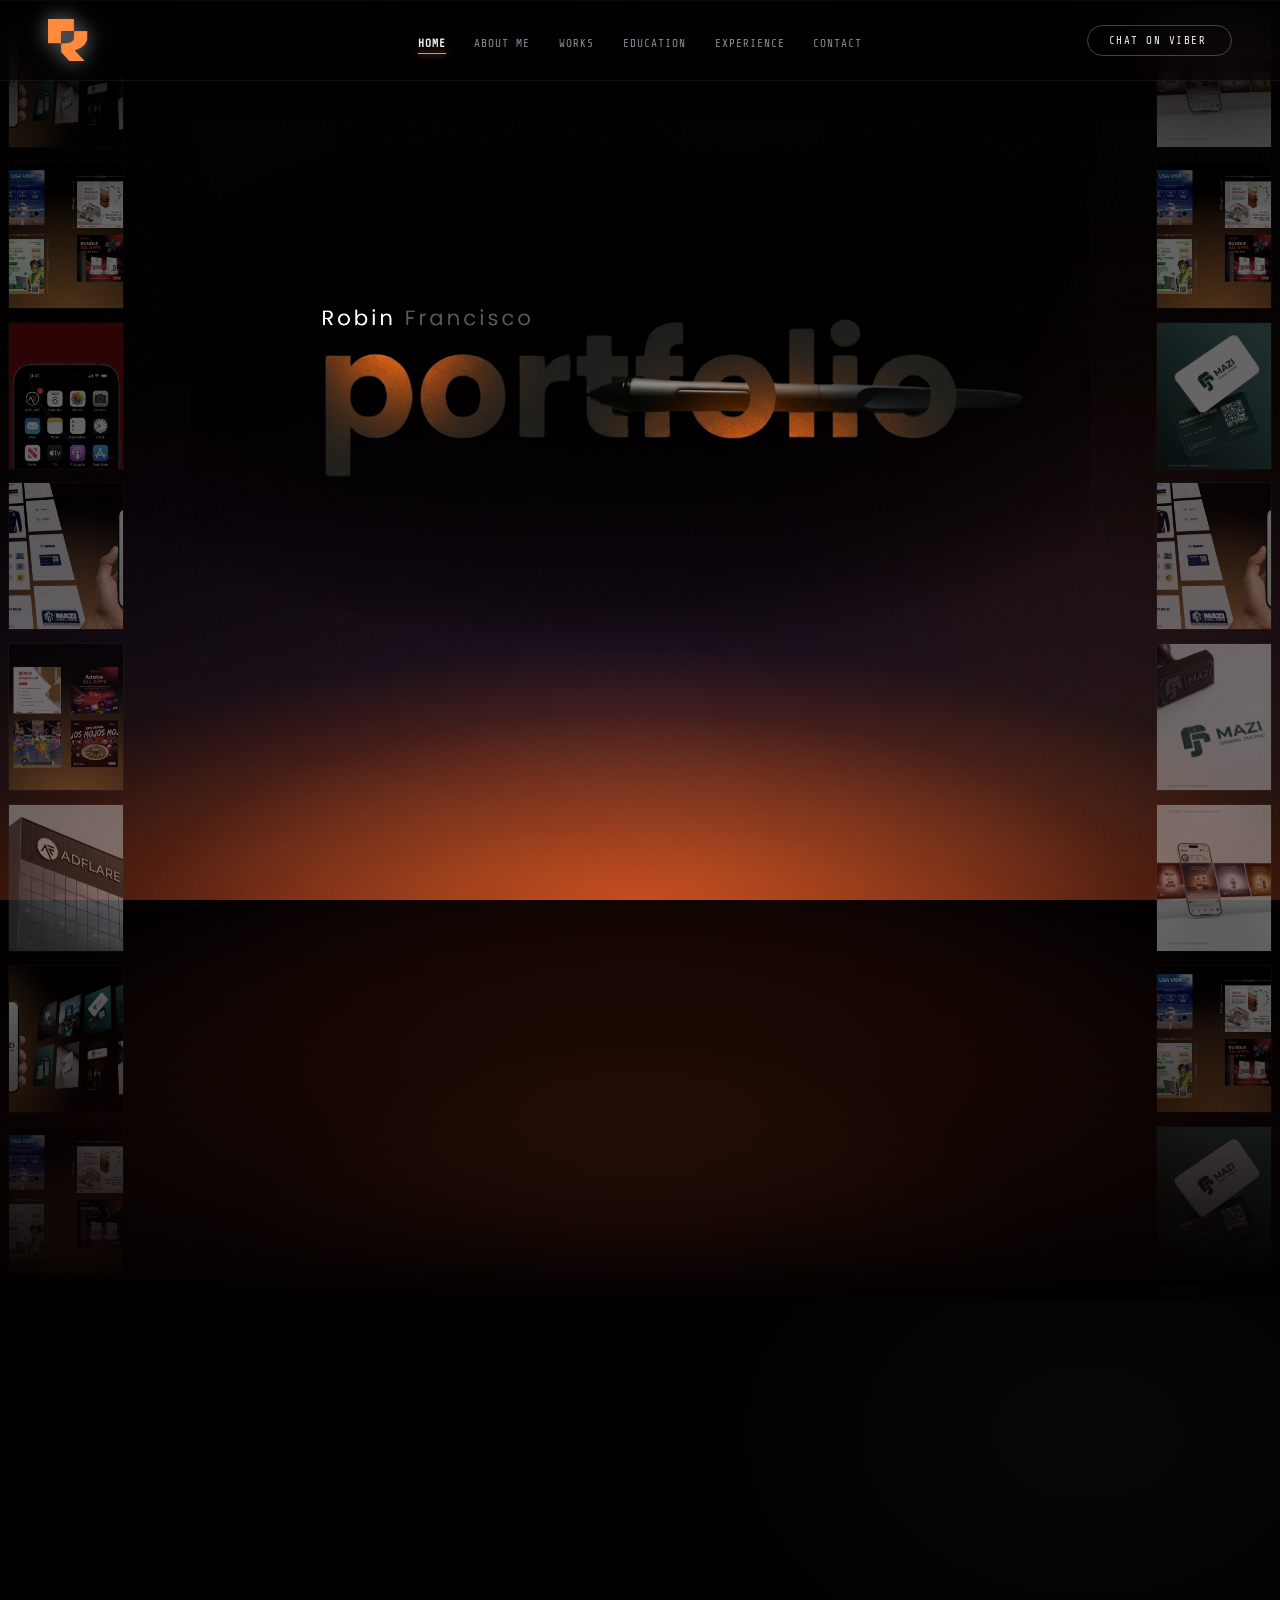
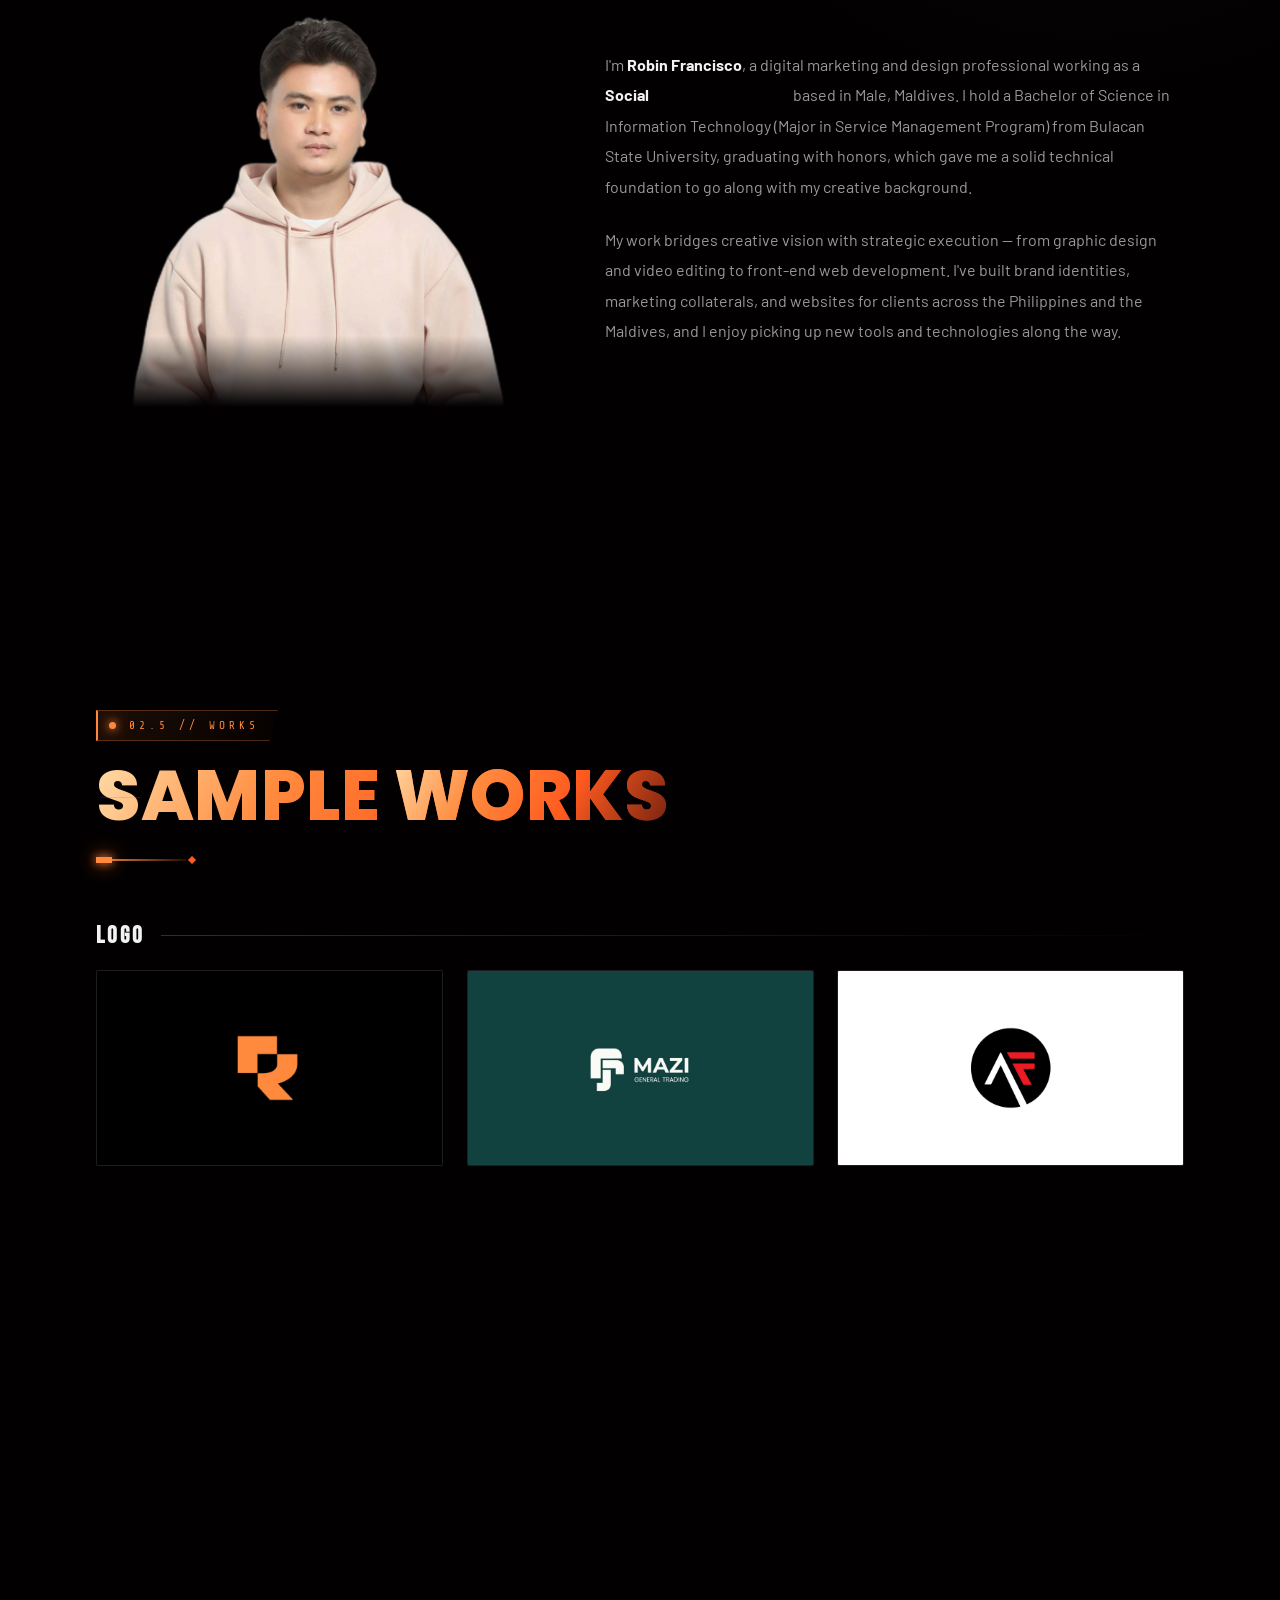
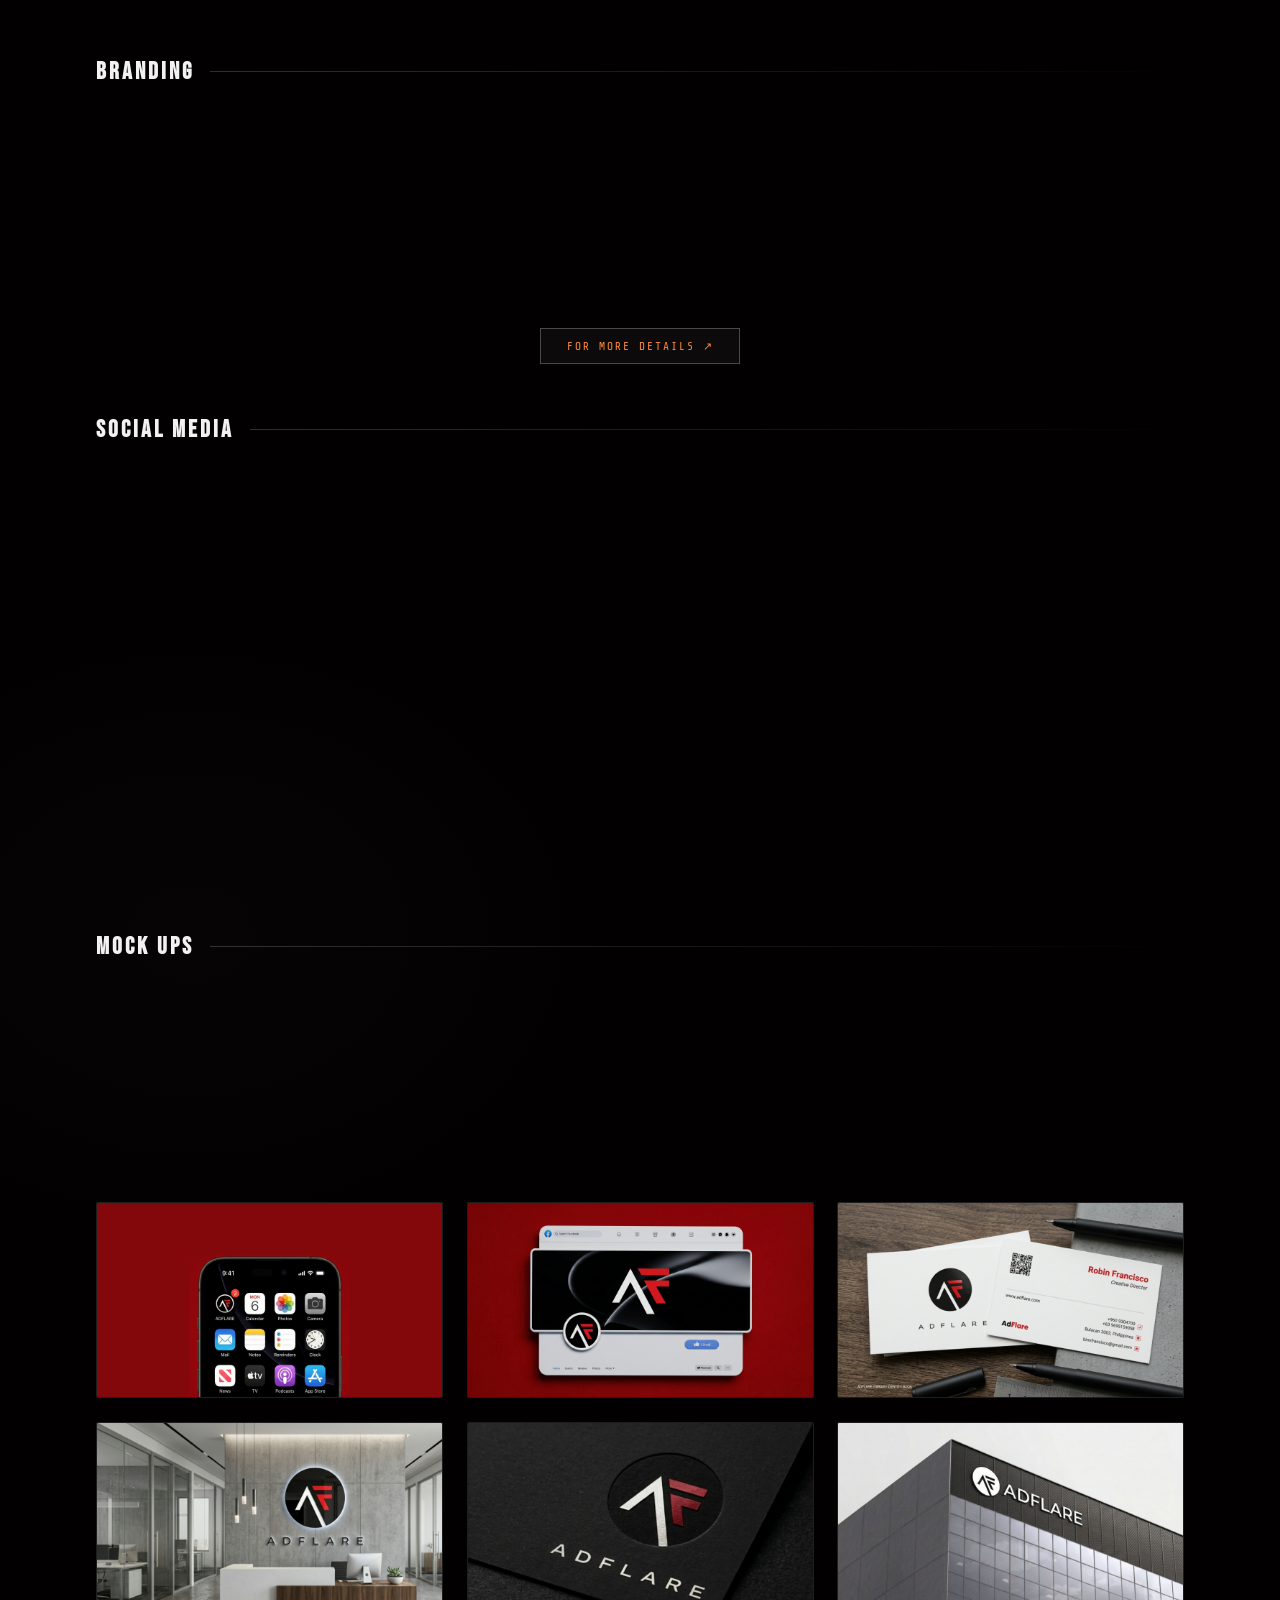
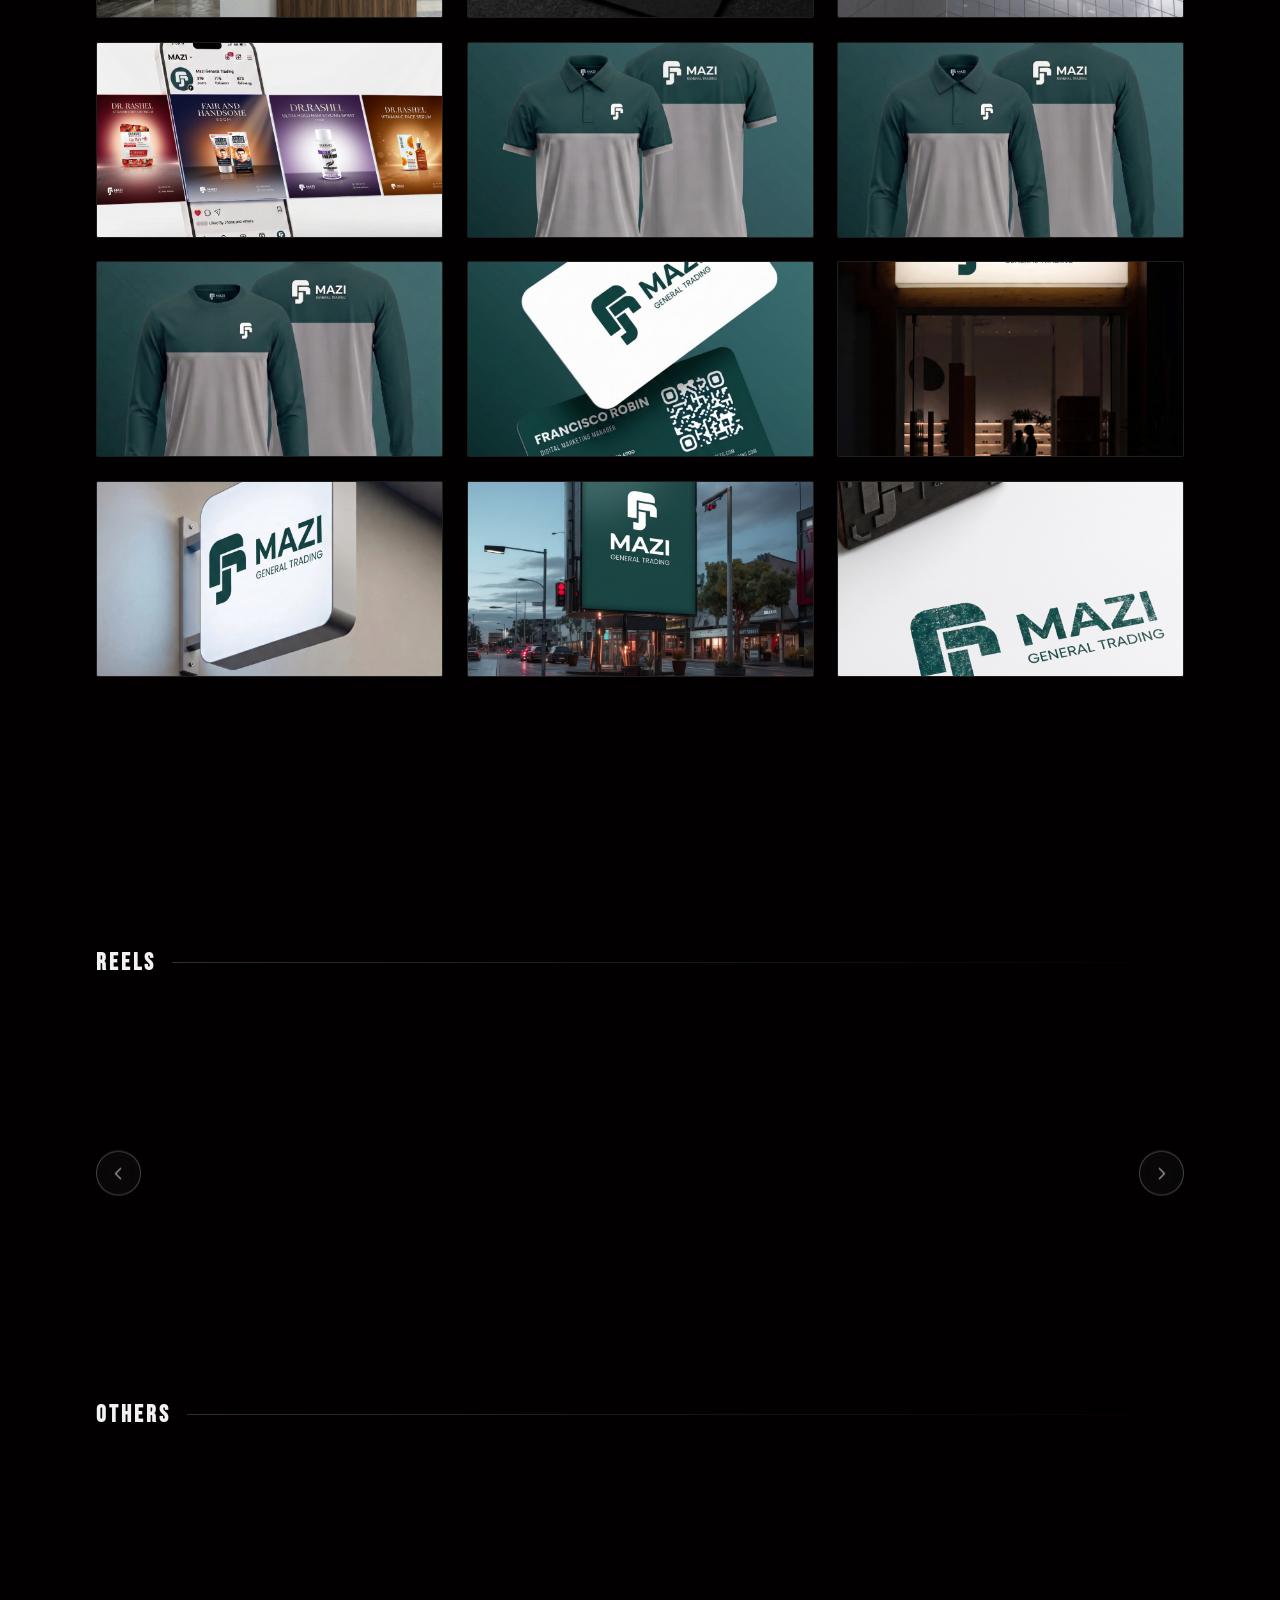
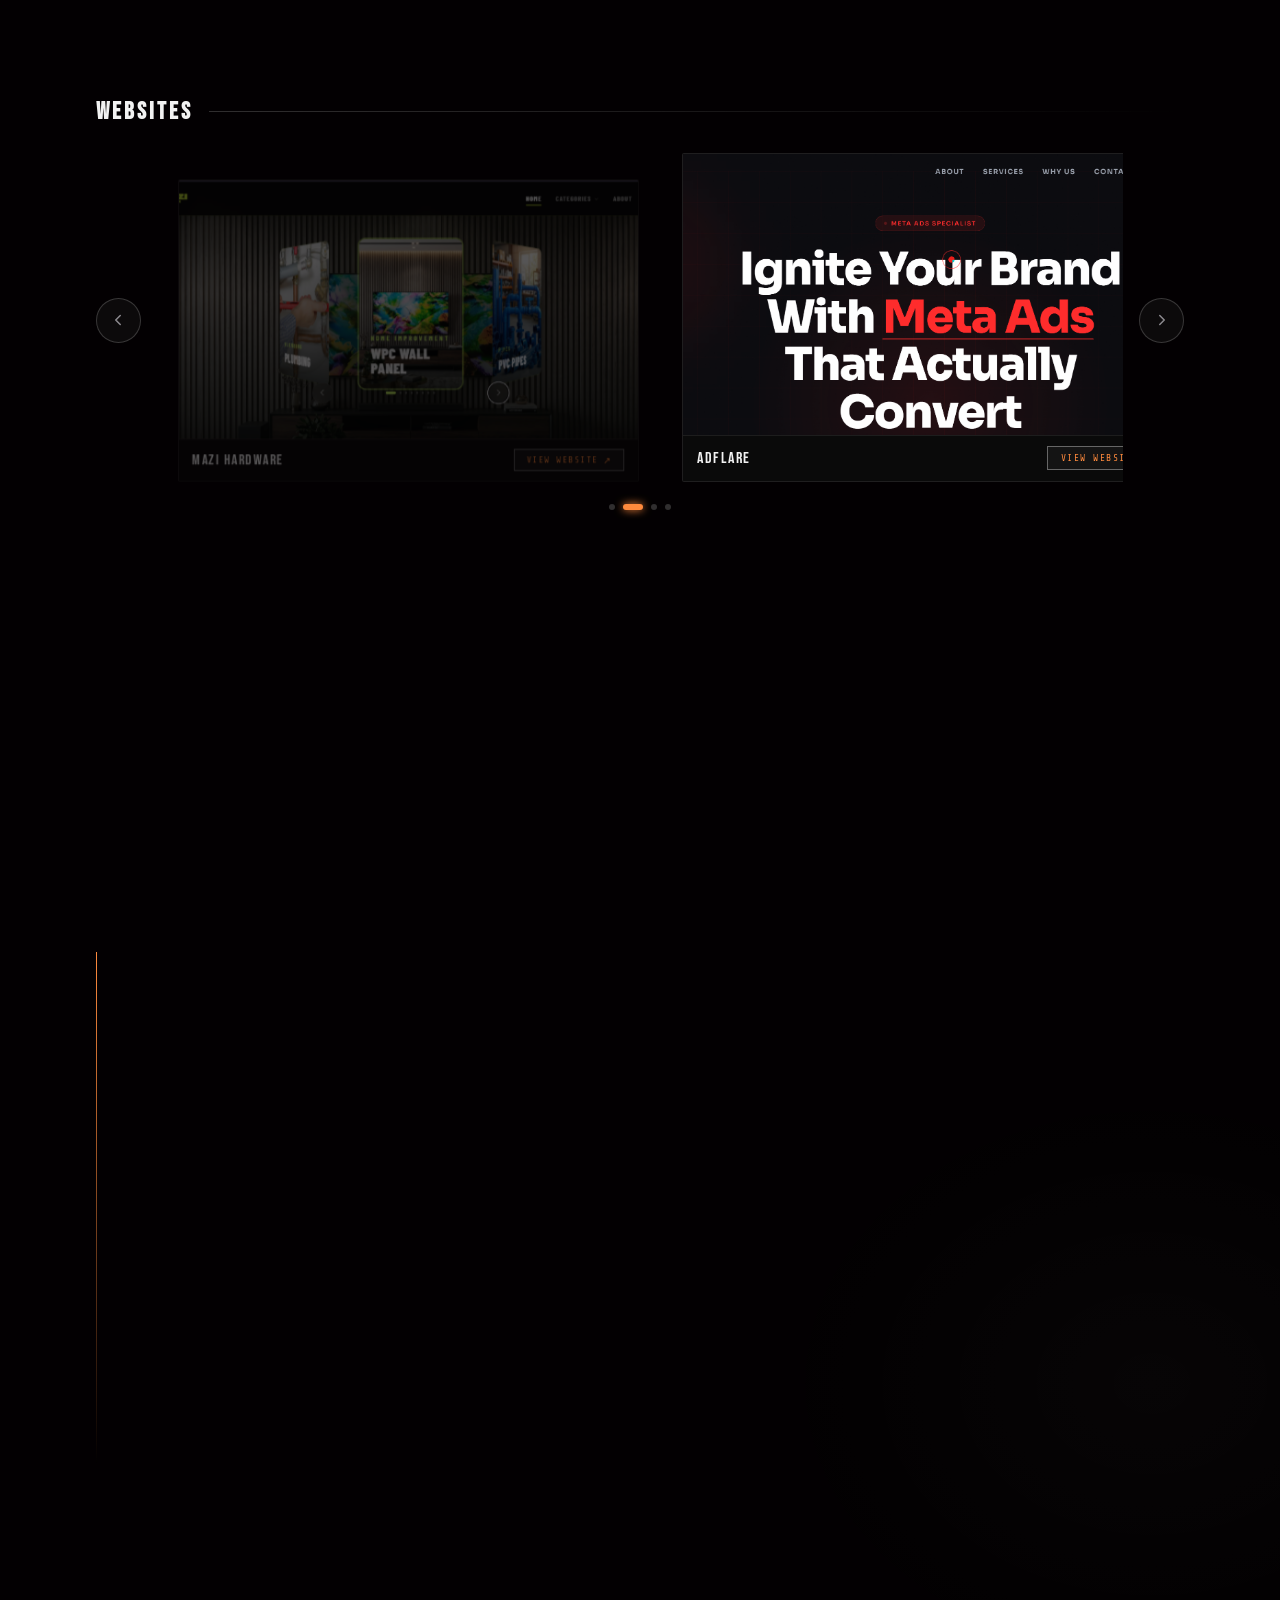
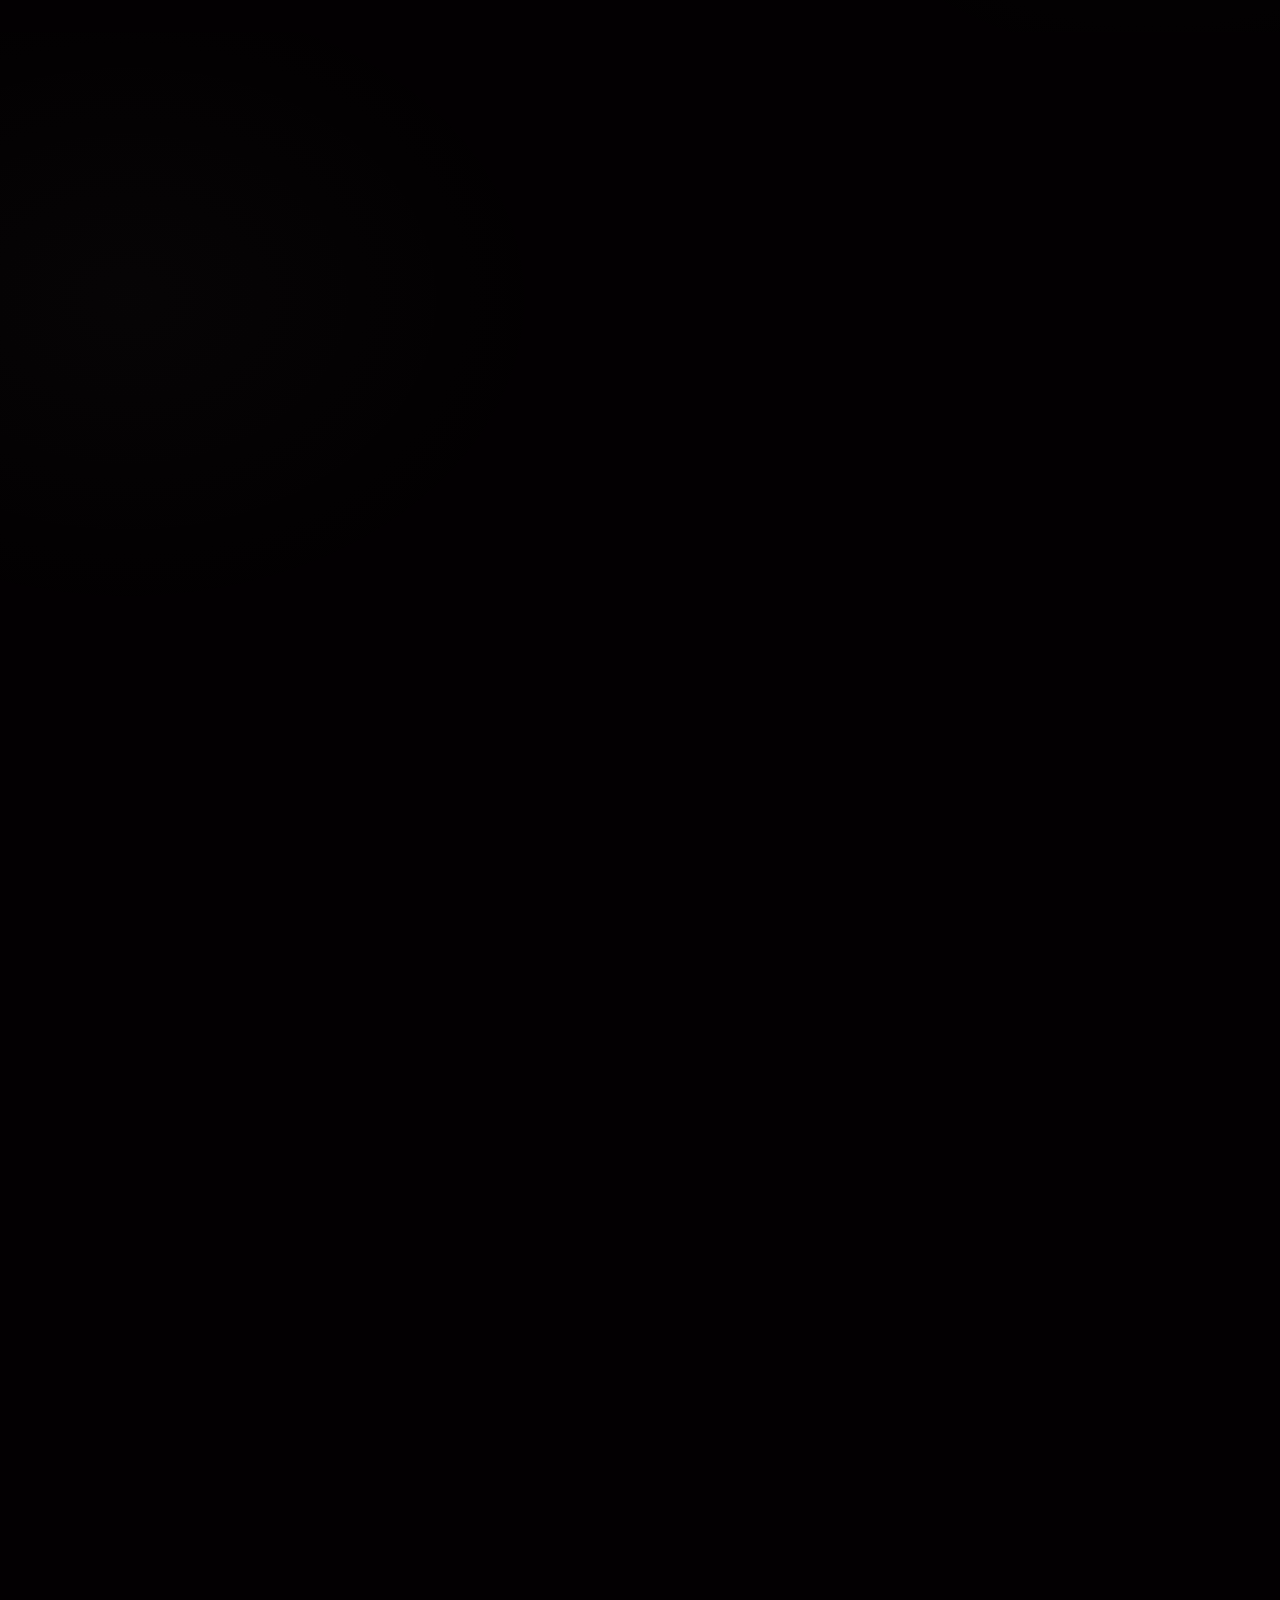
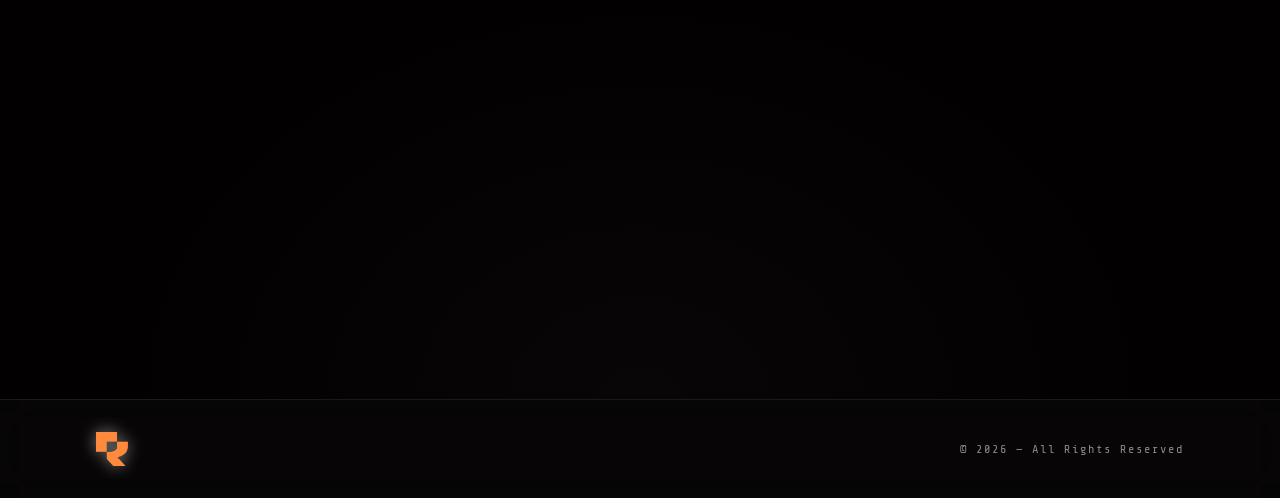
==== commit d291f8dc: "Add files via upload" ====
--- a/index.html
+++ b/index.html
@@ -35,15 +35,34 @@
   display: flex;
   flex-direction: column;
   align-items: center;
-  justify-content: center;
+  justify-content: flex-start;
   gap: 0.5rem;
   text-align: center;
-  padding: 3rem 3rem 1.5rem;
-  min-height: 52vh;
+  padding: 6rem 3rem 1.5rem;
+  min-height: 100vh;
   position: relative;
 }
 
 .home-content { position: relative; z-index: 2; width: 100%; max-width: 900px; margin: 0 auto; display: flex; flex-direction: column; align-items: center; }
+
+/* Vertically centers the marquee + portfolio wordmark within the
+   remaining viewport space (below the fixed nav's padding offset) —
+   this keeps the gap balanced above and below on any screen height,
+   from small laptops to tall PC monitors, instead of pinning to one
+   side and leaving a big empty gap on the other.
+   Capped with min() so on very tall PC monitors this box doesn't
+   keep growing with 100vh — otherwise the section after it (Tools)
+   ends up dragged far down the page. Deliberately excludes
+   .tools-wrap so a hidden (but still space-reserving) tools image
+   never pulls this block off-center. */
+.home-hero-stage {
+  width: 100%;
+  display: flex;
+  flex-direction: column;
+  align-items: center;
+  justify-content: center;
+  min-height: min(calc(100vh - 7.5rem), 640px);
+}
 
 /* Name line above the big wordmark — "Robin Francisco" */
 .home-name-line {
@@ -94,14 +113,24 @@
   height: clamp(340px, 58vh, 560px);
   margin: -1rem auto 0;
   line-height: 0;
-}
+  position: relative;
+}
+.hero-banner-wrap::before {
+  content: '';
+  position: absolute;
+  inset: -10% -5%;
+  z-index: 0;
+  pointer-events: none;
+  background: radial-gradient(ellipse 70% 55% at 50% 45%, rgba(0,0,0,0.85), rgba(0,0,0,0.45) 55%, transparent 80%);
+}
+.hero-banner-img { position: relative; z-index: 1; }
 
 .hero-banner-img {
   display: block;
   width: 100%;
   height: 100%;
   object-fit: cover;
-  object-position: top center;
+  object-position: top 42%;
   transform: scale(1.05);
   -webkit-mask-image: linear-gradient(to bottom, #000 0%, #000 78%, transparent 100%);
   mask-image: linear-gradient(to bottom, #000 0%, #000 78%, transparent 100%);
@@ -137,15 +166,17 @@
   transform: translateY(0);
 }
 
-/* ── Tools image: direct "rise down" reveal, no cover panel ──
-   Uncovers top → down over 1s as it scrolls into view — fast
-   enough that it's fully visible even on a quick scroll past.
-   Safe here since tools-img has no mask-image of its own
-   (unlike the hero image). ── */
+/* ── Tools image: "rise down" reveal — uncovers top → down over 2s
+   as it scrolls into view, like it's crawling downward into place.
+   The box ALWAYS reserves its natural height — even while hidden —
+   so the page is guaranteed to be tall enough that a real scroll is
+   required to reach it, on any screen size (this is what keeps the
+   hero from getting shoved upward on tall/short screens alike, and
+   what keeps tools off-screen on first load on every device). ── */
 .tools-wrap {
   opacity: 0;
   clip-path: inset(0 0 100% 0);
-  transition: clip-path 1s cubic-bezier(0.65, 0, 0.35, 1), opacity 1s ease;
+  transition: clip-path 2s cubic-bezier(0.65, 0, 0.35, 1), opacity 1.4s ease;
 }
 .tools-wrap.visible {
   opacity: 1;
@@ -244,6 +275,12 @@
   .home-tag { text-align: center; }
   .home-name { font-size: clamp(3rem, 16vw, 5rem); text-align: center; }
 
+  /* Reserve close to a full first screen for the marquee + wordmark
+     alone, overriding the desktop min()-capped height — this keeps
+     Tools / Programming Languages below the fold on load, so they
+     only reveal once the person actually scrolls. */
+  .home-hero-stage { min-height: calc(100vh - 7.5rem); }
+
   /* Show the full "Francisco / Portfolio" wordmark image, bled wider so it's not tiny */
   .hero-banner-wrap {
     margin: -0.5rem -1.2rem 0;
@@ -278,6 +315,106 @@
 /* ── HERO PHOTO (disabled for centered watermark hero) ── */
 .hex-shadow { display: none; }
 
+</style>
+
+<style>
+/* ===== HERO SIDE MARQUEE — branding / socmed / mockups shuffle columns ===== */
+.hero-side-marquee {
+  position: absolute;
+  inset: 0;
+  z-index: 1;
+  display: flex;
+  justify-content: space-between;
+  align-items: stretch;
+  padding: 0 1rem;
+  pointer-events: none;
+  -webkit-mask-image: linear-gradient(to bottom, transparent 0%, #000 16%, #000 76%, transparent 100%);
+  mask-image: linear-gradient(to bottom, transparent 0%, #000 16%, #000 76%, transparent 100%);
+}
+#home { z-index: 2; }
+
+.side-stack { display: flex; gap: 0.8rem; height: 100%; }
+.side-col { width: 116px; height: 100%; overflow: hidden; position: relative; }
+.side-col-track {
+  display: flex; flex-direction: column; gap: 0.8rem;
+  width: 100%; position: absolute; top: 0; left: 0;
+  will-change: transform;
+}
+.side-col-track img {
+  width: 100%; height: 148px; object-fit: cover; display: block;
+  border: 1px solid rgba(255,255,255,0.08);
+  filter: grayscale(10%) brightness(0.72) saturate(0.9);
+  opacity: 0.55;
+}
+
+@keyframes sideScrollUp   { from { transform: translateY(0);    } to { transform: translateY(-50%); } }
+@keyframes sideScrollDown { from { transform: translateY(-50%); } to { transform: translateY(0);    } }
+
+.side-col-track.up   { animation-name: sideScrollUp;   animation-timing-function: linear; animation-iteration-count: infinite; }
+.side-col-track.down { animation-name: sideScrollDown; animation-timing-function: linear; animation-iteration-count: infinite; }
+
+@media (max-width: 1400px) {
+  .col-inner { display: none; }
+  .hero-side-marquee { padding: 0 0.5rem; }
+}
+@media (max-width: 1080px) {
+  .hero-side-marquee { display: none; }
+}
+
+/* ===== MOBILE HERO POSTER-WALL — sits BEHIND the wordmark, like the
+   reference "Watch Every Movie" sample: the loop plays up top, fades
+   out, and the portfolio wordmark overlaps into the faded area ===== */
+.mobile-hero-marquee { display: none; }
+@media (max-width: 1080px) {
+  .home-content { position: relative; }
+  .mobile-hero-marquee {
+    display: flex;
+    gap: 0.4rem;
+    justify-content: center;
+    position: absolute;
+    top: -4.7rem; left: 50%;
+    transform: translateX(-50%);
+    width: 100%;
+    max-width: 420px;
+    height: calc(300px + 4.7rem);
+    z-index: 0;
+    overflow: visible;
+    perspective: 900px;
+    transform-style: preserve-3d;
+    -webkit-mask-image: linear-gradient(to bottom, #000 0%, #000 48%, transparent 88%);
+    mask-image: linear-gradient(to bottom, #000 0%, #000 48%, transparent 88%);
+  }
+  .mhm-col {
+    width: 32%; height: 100%; overflow: hidden; position: relative;
+    border-radius: 0;
+  }
+  .mhm-col:nth-child(1) { transform: rotateY(22deg) translateZ(-6px); transform-origin: right center; }
+  .mhm-col:nth-child(2) { transform: translateZ(14px); z-index: 2; }
+  .mhm-col:nth-child(3) { transform: rotateY(-22deg) translateZ(-6px); transform-origin: left center; }
+  .mhm-track {
+    display: flex; flex-direction: column; gap: 0.5rem;
+    width: 100%; position: absolute; top: 0; left: 0;
+    will-change: transform;
+  }
+  .mhm-track img {
+    width: 100%; height: 128px; object-fit: cover; display: block;
+    border-radius: 0;
+    border: 1px solid rgba(255,255,255,0.14);
+    box-shadow: 0 10px 24px rgba(0,0,0,0.55);
+  }
+  .mhm-track.up   { animation-name: sideScrollUp;   animation-timing-function: linear; animation-iteration-count: infinite; }
+  .mhm-track.down { animation-name: sideScrollDown; animation-timing-function: linear; animation-iteration-count: infinite; }
+
+  #home { padding-top: 4.7rem; }
+  .home-content { gap: 0; }
+  .home-hero-stage { min-height: 28vh; justify-content: flex-start; }
+  .hero-banner-wrap { position: relative; z-index: 1; margin-top: 13rem !important; }
+  .tools-wrap { margin-top: -1.5rem !important; }
+}
+@media (max-width: 480px) {
+  .mobile-hero-marquee { max-width: 340px; height: calc(175px + 4.7rem); }
+  .mhm-track img { height: 110px; }
+}
 </style>
 
 <style>
@@ -989,9 +1126,9 @@
     <li><a href="#education"  data-nav>Education</a></li>
     <li><a href="#experience" data-nav>Experience</a></li>
     <li><a href="#contact"    data-nav>Contact</a></li>
-    <li class="nav-cta-mobile-item"><a class="nav-cta nav-cta-mobile" href="#contact" data-nav>Get In Touch</a></li>
+    <li class="nav-cta-mobile-item"><a class="nav-cta nav-cta-mobile role-typewriter" href="https://wa.me/639695159058" target="_blank" rel="noopener" data-roles="Chat on Viber, Chat on WhatsApp" data-role-links="viber://chat?number=%2B639695159058, https://wa.me/639695159058" data-hold="10000"></a></li>
   </ul>
-  <a class="nav-cta" href="#contact" data-nav>Get In Touch</a>
+  <a class="nav-cta role-typewriter" href="https://wa.me/639695159058" target="_blank" rel="noopener" data-roles="Chat on Viber, Chat on WhatsApp" data-role-links="viber://chat?number=%2B639695159058, https://wa.me/639695159058" data-hold="10000"></a>
 </nav>
 
 <nav class="mobile-bottom-nav" id="mobileBottomNav" aria-label="Primary">
@@ -1017,10 +1154,158 @@
 
 
 <div class="home-hero-glow">
+
+<div class="hero-side-marquee" aria-hidden="true">
+  <div class="side-stack">
+    <div class="side-col col-outer">
+      <div class="side-col-track up" style="animation-duration:34s;">
+        <img src="./IMG/branding/1.jpg" alt="">
+        <img src="./IMG/socmed/2.jpg" alt="">
+        <img src="./IMG/mockups/4.jpg" alt="">
+        <img src="./IMG/branding/3.jpg" alt="">
+        <img src="./IMG/socmed/5.jpg" alt="">
+        <img src="./IMG/mockups/9.jpg" alt="">
+        <img src="./IMG/branding/1.jpg" alt="">
+        <img src="./IMG/socmed/2.jpg" alt="">
+        <img src="./IMG/mockups/4.jpg" alt="">
+        <img src="./IMG/branding/3.jpg" alt="">
+        <img src="./IMG/socmed/5.jpg" alt="">
+        <img src="./IMG/mockups/9.jpg" alt="">
+        <img src="./IMG/branding/1.jpg" alt="">
+        <img src="./IMG/socmed/2.jpg" alt="">
+        <img src="./IMG/mockups/4.jpg" alt="">
+        <img src="./IMG/branding/3.jpg" alt="">
+        <img src="./IMG/socmed/5.jpg" alt="">
+        <img src="./IMG/mockups/9.jpg" alt="">
+        <img src="./IMG/branding/1.jpg" alt="">
+        <img src="./IMG/socmed/2.jpg" alt="">
+        <img src="./IMG/mockups/4.jpg" alt="">
+        <img src="./IMG/branding/3.jpg" alt="">
+        <img src="./IMG/socmed/5.jpg" alt="">
+        <img src="./IMG/mockups/9.jpg" alt="">
+      </div>
+    </div>
+    <div class="side-col col-inner">
+      <div class="side-col-track down" style="animation-duration:26s;">
+        <img src="./IMG/mockups/1.jpg" alt="">
+        <img src="./IMG/socmed/1.jpg" alt="">
+        <img src="./IMG/mockups/11.png" alt="">
+        <img src="./IMG/branding/2.jpg" alt="">
+        <img src="./IMG/mockups/16.png" alt="">
+        <img src="./IMG/mockups/1.jpg" alt="">
+        <img src="./IMG/socmed/1.jpg" alt="">
+        <img src="./IMG/mockups/11.png" alt="">
+        <img src="./IMG/branding/2.jpg" alt="">
+        <img src="./IMG/mockups/16.png" alt="">
+        <img src="./IMG/mockups/1.jpg" alt="">
+        <img src="./IMG/socmed/1.jpg" alt="">
+        <img src="./IMG/mockups/11.png" alt="">
+        <img src="./IMG/branding/2.jpg" alt="">
+        <img src="./IMG/mockups/16.png" alt="">
+        <img src="./IMG/mockups/1.jpg" alt="">
+        <img src="./IMG/socmed/1.jpg" alt="">
+        <img src="./IMG/mockups/11.png" alt="">
+        <img src="./IMG/branding/2.jpg" alt="">
+        <img src="./IMG/mockups/16.png" alt="">
+      </div>
+    </div>
+  </div>
+  <div class="side-stack">
+    <div class="side-col col-inner">
+      <div class="side-col-track up" style="animation-duration:30s;">
+        <img src="./IMG/socmed/3.jpg" alt="">
+        <img src="./IMG/mockups/2.jpg" alt="">
+        <img src="./IMG/mockups/13.png" alt="">
+        <img src="./IMG/socmed/4.jpg" alt="">
+        <img src="./IMG/mockups/7.jpg" alt="">
+        <img src="./IMG/socmed/3.jpg" alt="">
+        <img src="./IMG/mockups/2.jpg" alt="">
+        <img src="./IMG/mockups/13.png" alt="">
+        <img src="./IMG/socmed/4.jpg" alt="">
+        <img src="./IMG/mockups/7.jpg" alt="">
+        <img src="./IMG/socmed/3.jpg" alt="">
+        <img src="./IMG/mockups/2.jpg" alt="">
+        <img src="./IMG/mockups/13.png" alt="">
+        <img src="./IMG/socmed/4.jpg" alt="">
+        <img src="./IMG/mockups/7.jpg" alt="">
+        <img src="./IMG/socmed/3.jpg" alt="">
+        <img src="./IMG/mockups/2.jpg" alt="">
+        <img src="./IMG/mockups/13.png" alt="">
+        <img src="./IMG/socmed/4.jpg" alt="">
+        <img src="./IMG/mockups/7.jpg" alt="">
+      </div>
+    </div>
+    <div class="side-col col-outer">
+      <div class="side-col-track down" style="animation-duration:24s;">
+        <img src="./IMG/mockups/10.png" alt="">
+        <img src="./IMG/socmed/2.jpg" alt="">
+        <img src="./IMG/mockups/14.png" alt="">
+        <img src="./IMG/branding/3.jpg" alt="">
+        <img src="./IMG/mockups/18.png" alt="">
+        <img src="./IMG/mockups/10.png" alt="">
+        <img src="./IMG/socmed/2.jpg" alt="">
+        <img src="./IMG/mockups/14.png" alt="">
+        <img src="./IMG/branding/3.jpg" alt="">
+        <img src="./IMG/mockups/18.png" alt="">
+        <img src="./IMG/mockups/10.png" alt="">
+        <img src="./IMG/socmed/2.jpg" alt="">
+        <img src="./IMG/mockups/14.png" alt="">
+        <img src="./IMG/branding/3.jpg" alt="">
+        <img src="./IMG/mockups/18.png" alt="">
+        <img src="./IMG/mockups/10.png" alt="">
+        <img src="./IMG/socmed/2.jpg" alt="">
+        <img src="./IMG/mockups/14.png" alt="">
+        <img src="./IMG/branding/3.jpg" alt="">
+        <img src="./IMG/mockups/18.png" alt="">
+      </div>
+    </div>
+  </div>
+</div>
+
 <section id="home">
   <div class="home-content">
-    <div class="hero-banner-wrap reveal">
-      <img src="./IMG/portfolio.png" alt="Robin Francisco — Portfolio" class="hero-banner-img">
+    <div class="home-hero-stage">
+      <div class="mobile-hero-marquee" aria-hidden="true">
+        <div class="mhm-col">
+          <div class="mhm-track up" style="animation-duration:20s;">
+            <img src="./IMG/branding/1.jpg" alt="">
+            <img src="./IMG/socmed/1.jpg" alt="">
+            <img src="./IMG/mockups/3.jpg" alt="">
+            <img src="./IMG/socmed/4.jpg" alt="">
+            <img src="./IMG/branding/1.jpg" alt="">
+            <img src="./IMG/socmed/1.jpg" alt="">
+            <img src="./IMG/mockups/3.jpg" alt="">
+            <img src="./IMG/socmed/4.jpg" alt="">
+          </div>
+        </div>
+        <div class="mhm-col">
+          <div class="mhm-track down" style="animation-duration:26s;">
+            <img src="./IMG/mockups/5.jpg" alt="">
+            <img src="./IMG/branding/2.jpg" alt="">
+            <img src="./IMG/socmed/2.jpg" alt="">
+            <img src="./IMG/mockups/12.png" alt="">
+            <img src="./IMG/mockups/5.jpg" alt="">
+            <img src="./IMG/branding/2.jpg" alt="">
+            <img src="./IMG/socmed/2.jpg" alt="">
+            <img src="./IMG/mockups/12.png" alt="">
+          </div>
+        </div>
+        <div class="mhm-col">
+          <div class="mhm-track up" style="animation-duration:23s;">
+            <img src="./IMG/socmed/3.jpg" alt="">
+            <img src="./IMG/mockups/8.jpg" alt="">
+            <img src="./IMG/branding/3.jpg" alt="">
+            <img src="./IMG/mockups/15.png" alt="">
+            <img src="./IMG/socmed/3.jpg" alt="">
+            <img src="./IMG/mockups/8.jpg" alt="">
+            <img src="./IMG/branding/3.jpg" alt="">
+            <img src="./IMG/mockups/15.png" alt="">
+          </div>
+        </div>
+      </div>
+      <div class="hero-banner-wrap reveal">
+        <img src="./IMG/portfolio.png" alt="Robin Francisco — Portfolio" class="hero-banner-img">
+      </div>
     </div>
     <div class="tools-wrap">
       <img src="./IMG/tools.png" alt="Tools and Programming Languages" class="tools-img">
--- a/style.css
+++ b/style.css
@@ -270,7 +270,7 @@
   position: relative;
   z-index: 2;
 }
-.section-inner { padding: 7rem 6rem; }
+.section-inner { max-width: 1400px; margin: 0 auto; padding: 7rem 6rem; }
 
 @media (max-width: 1024px) {
   .section-inner { padding: 6rem 2.5rem; }
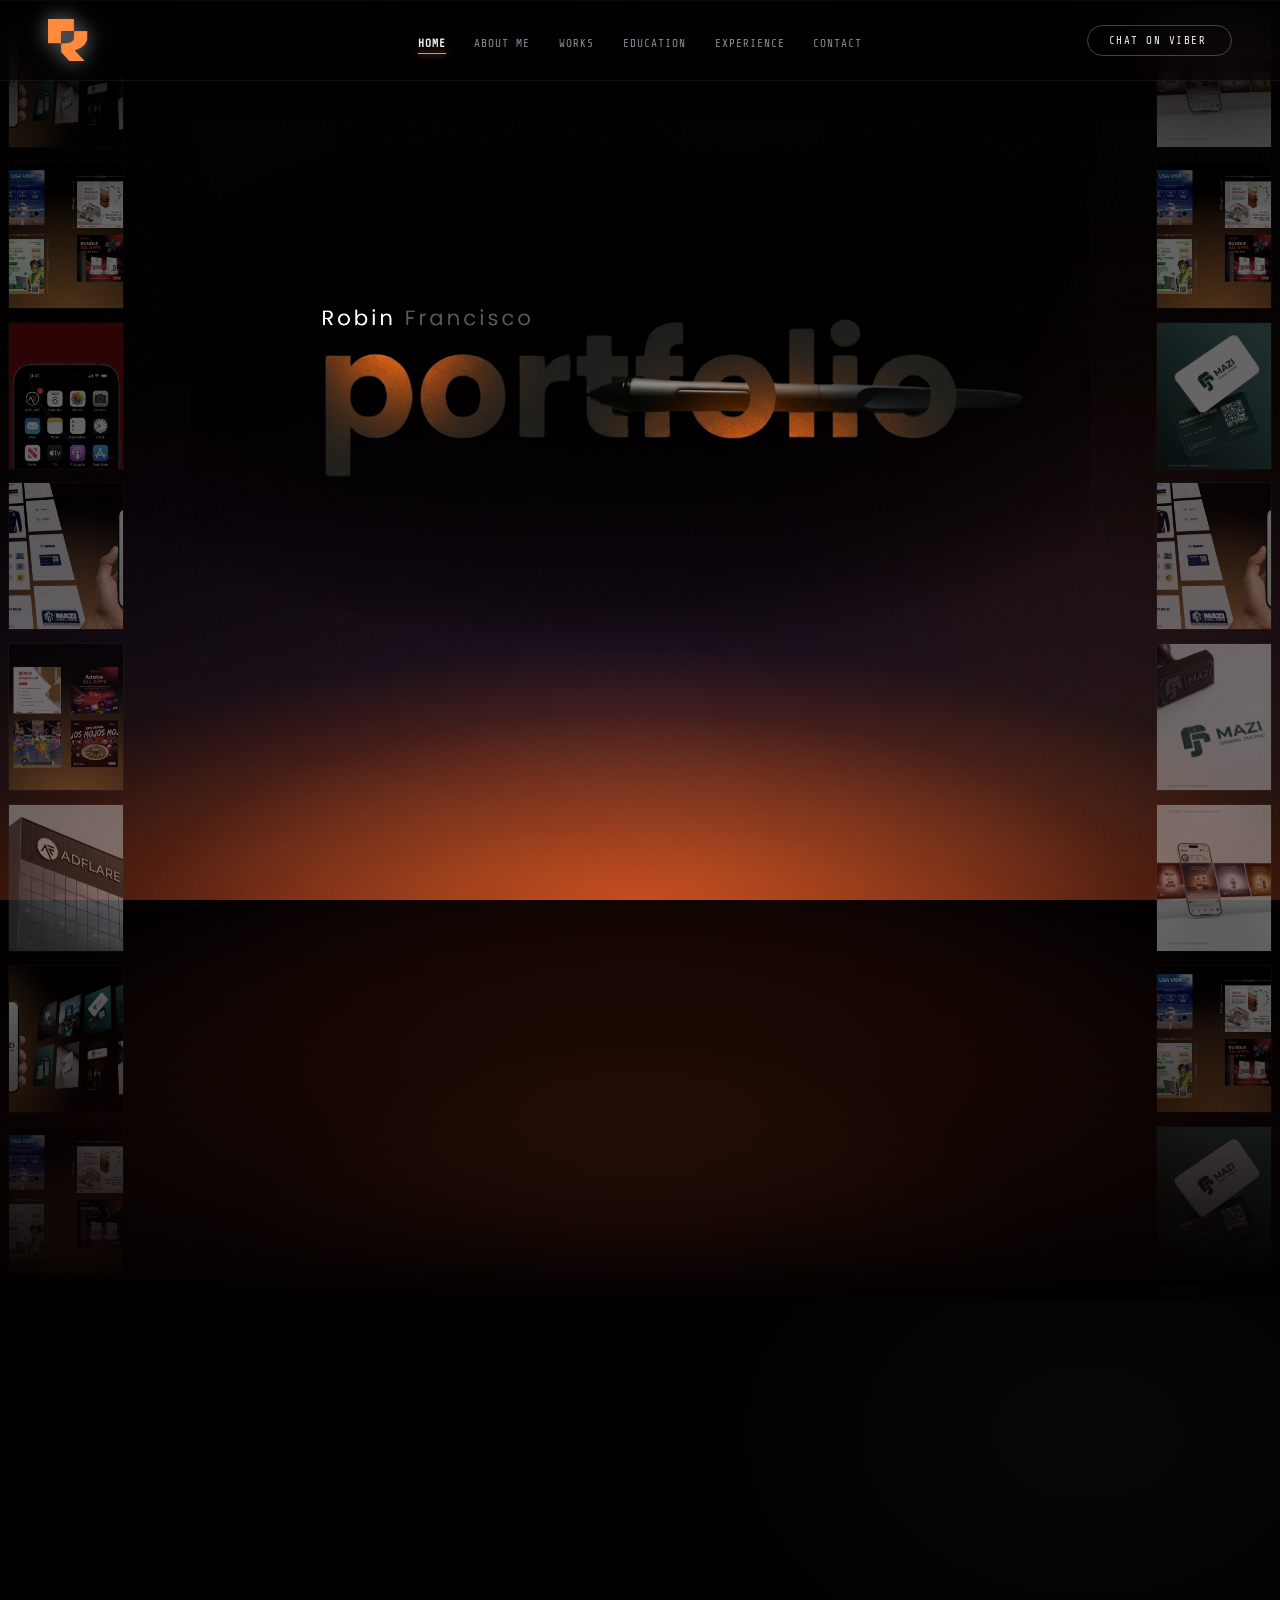
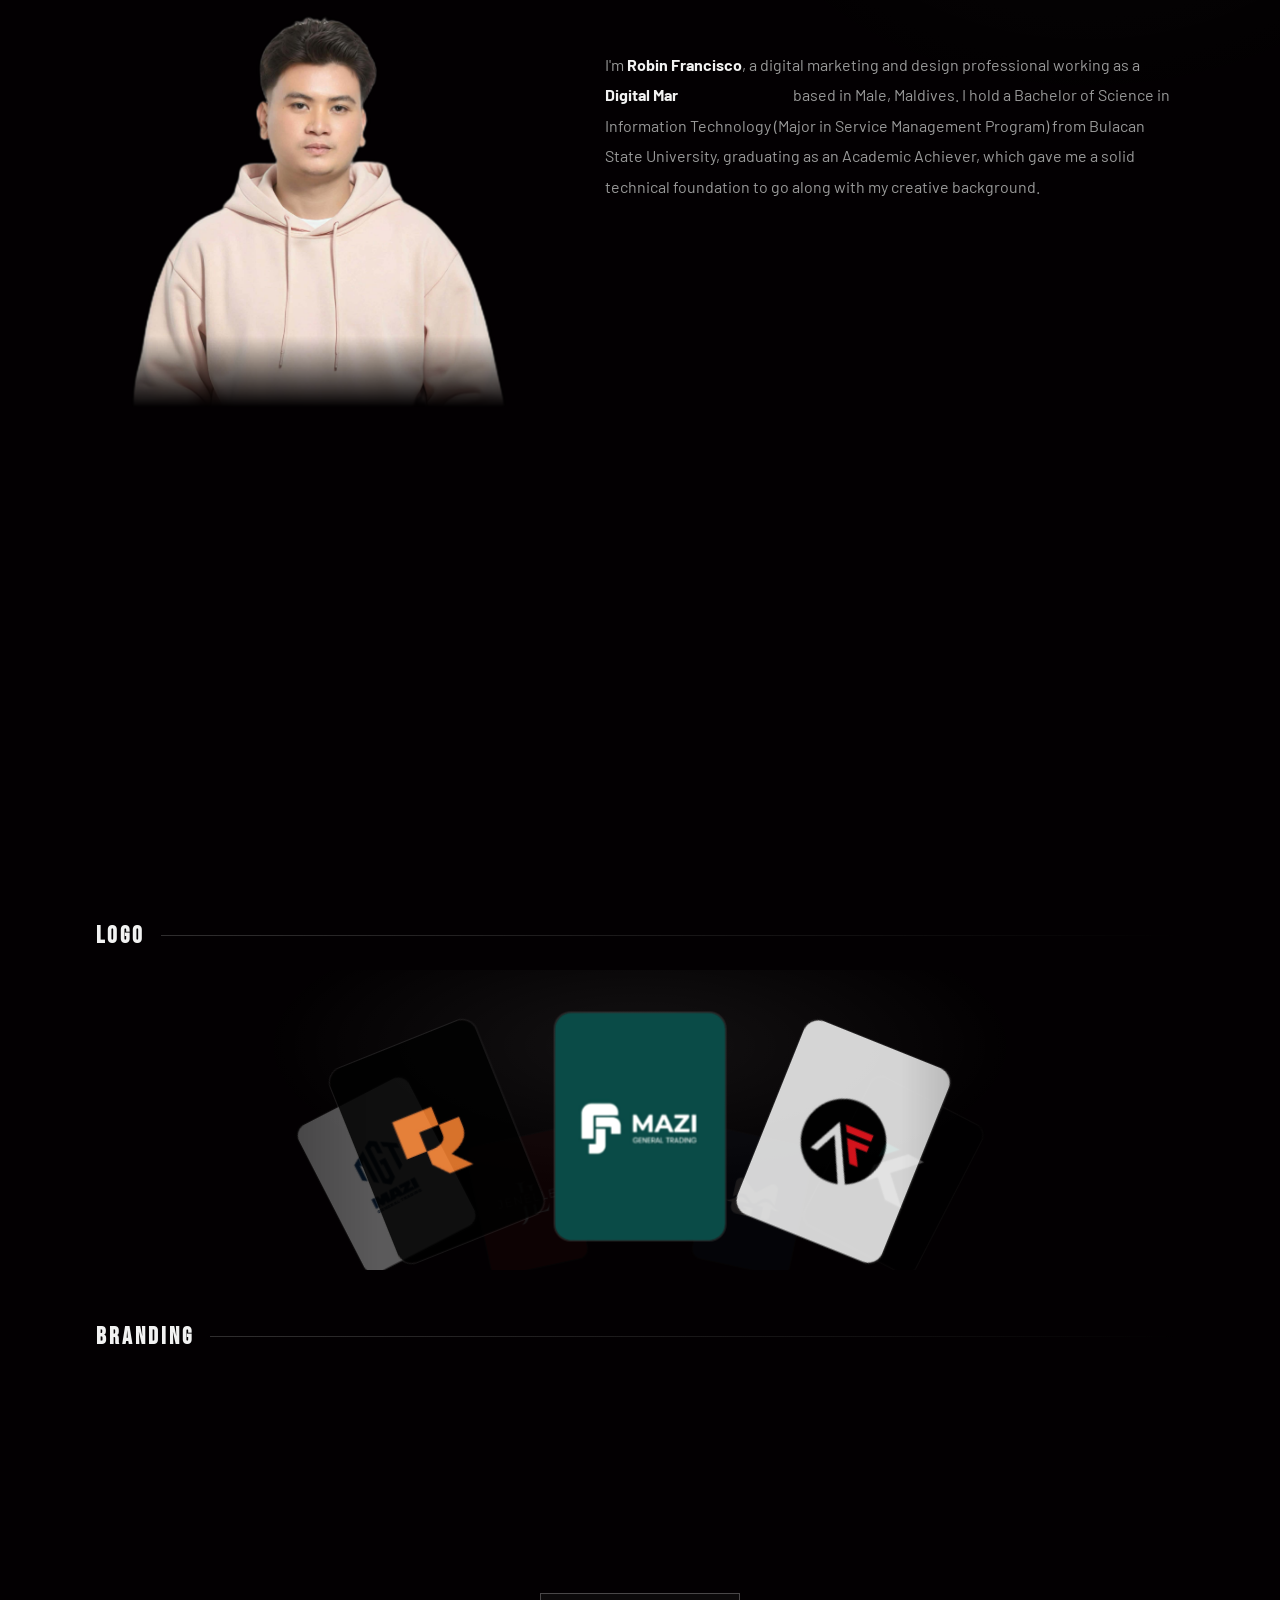
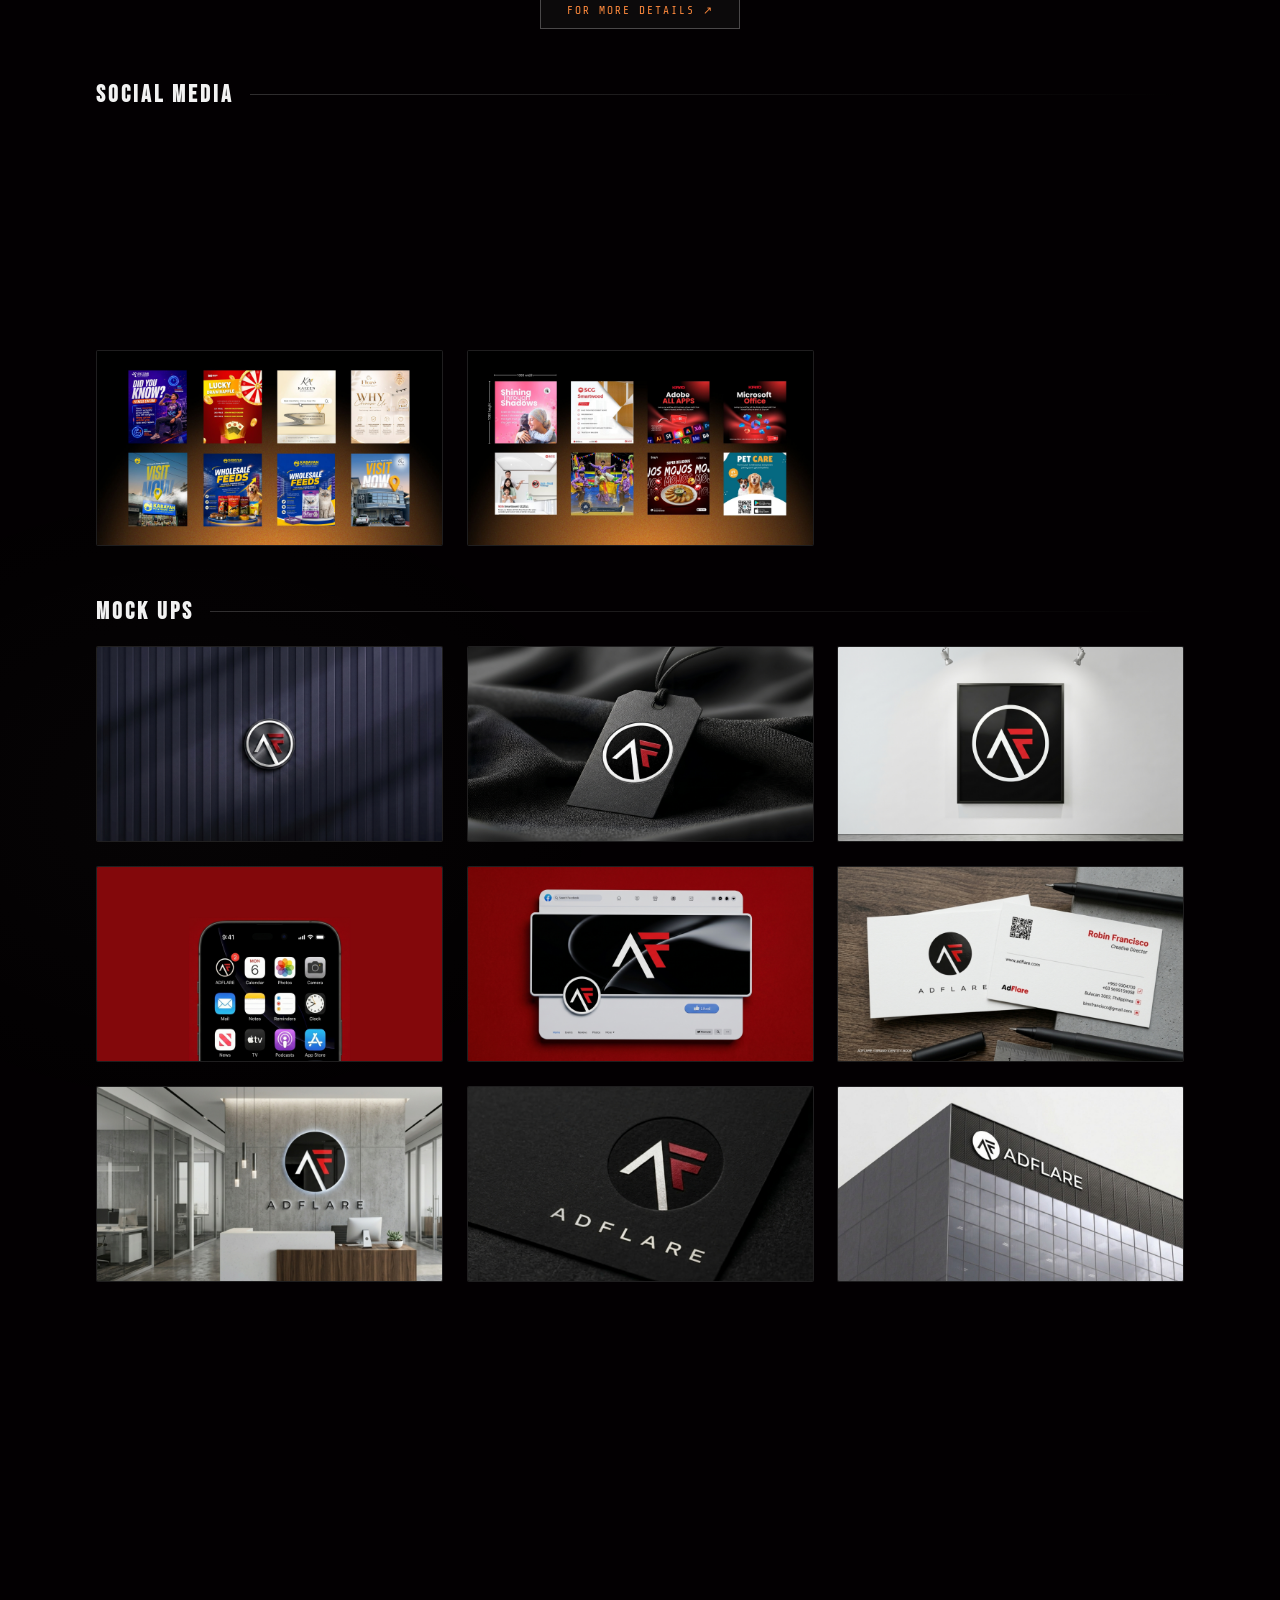
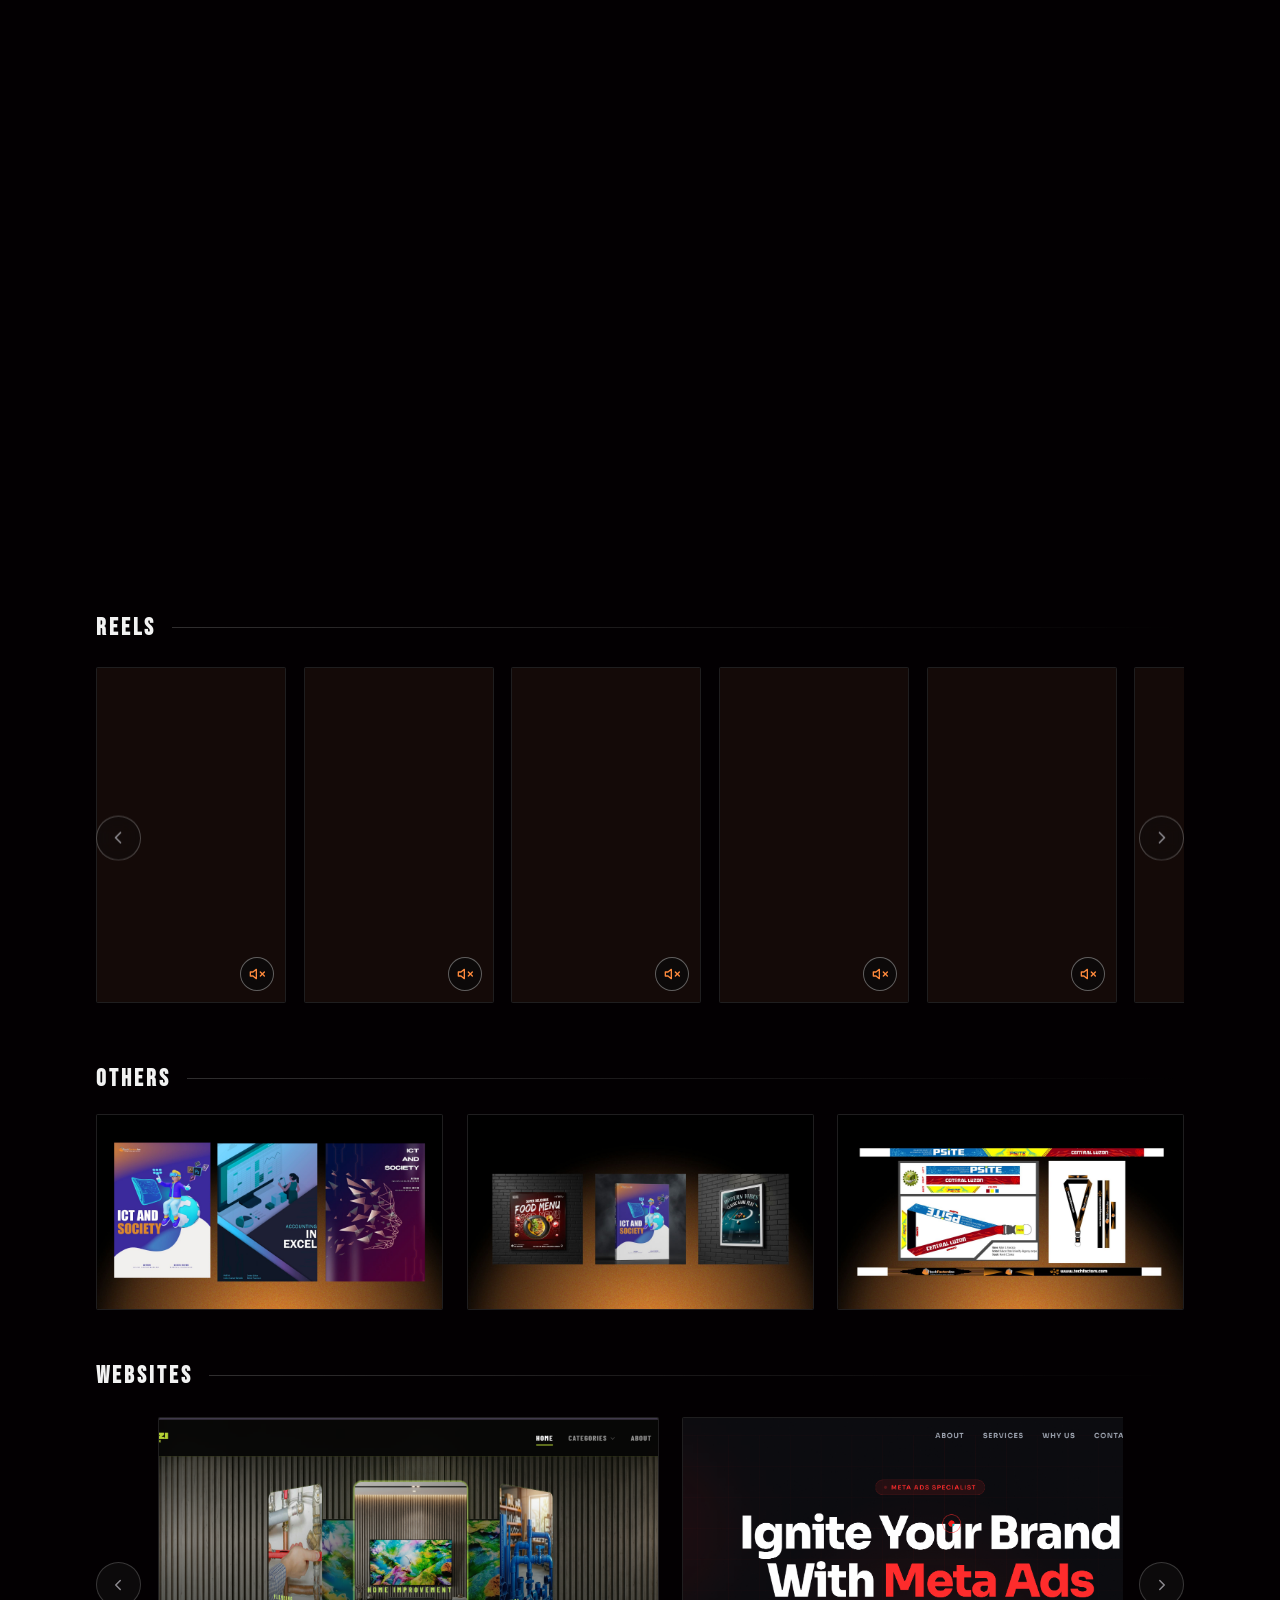
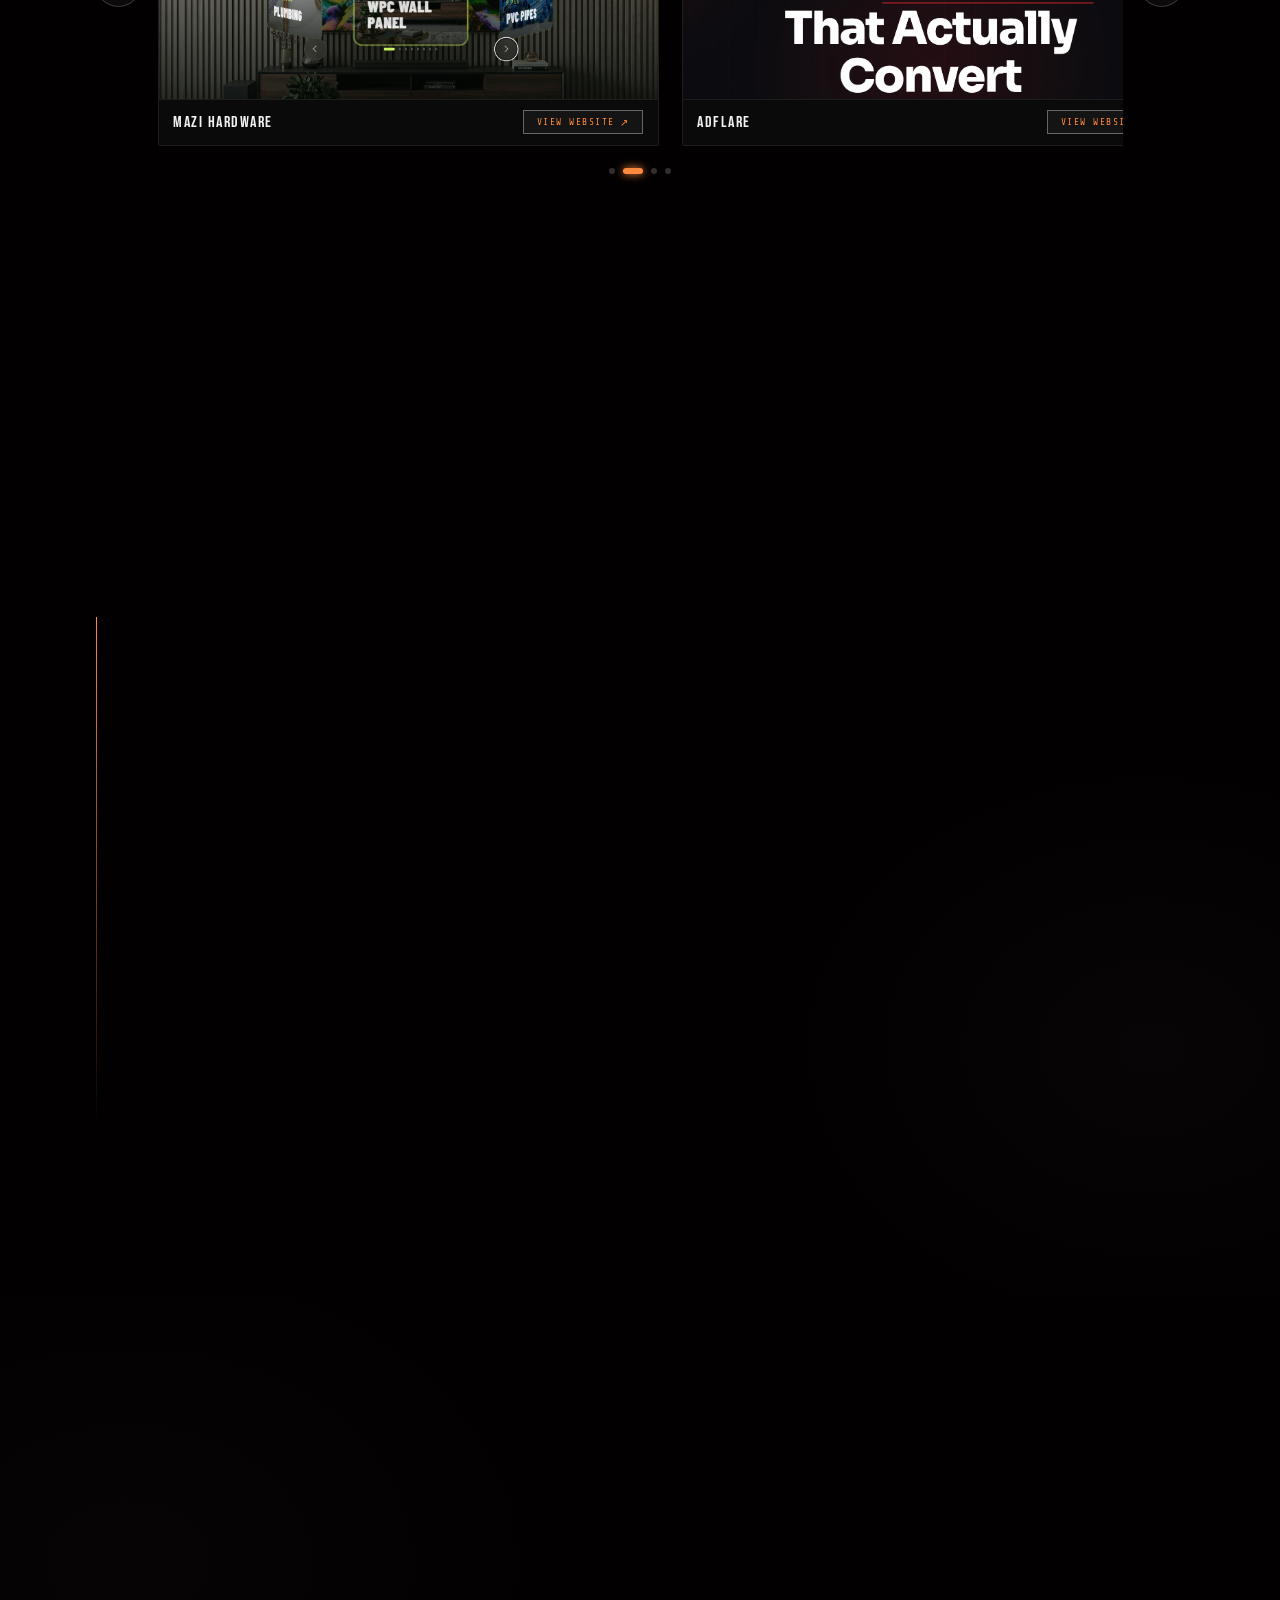
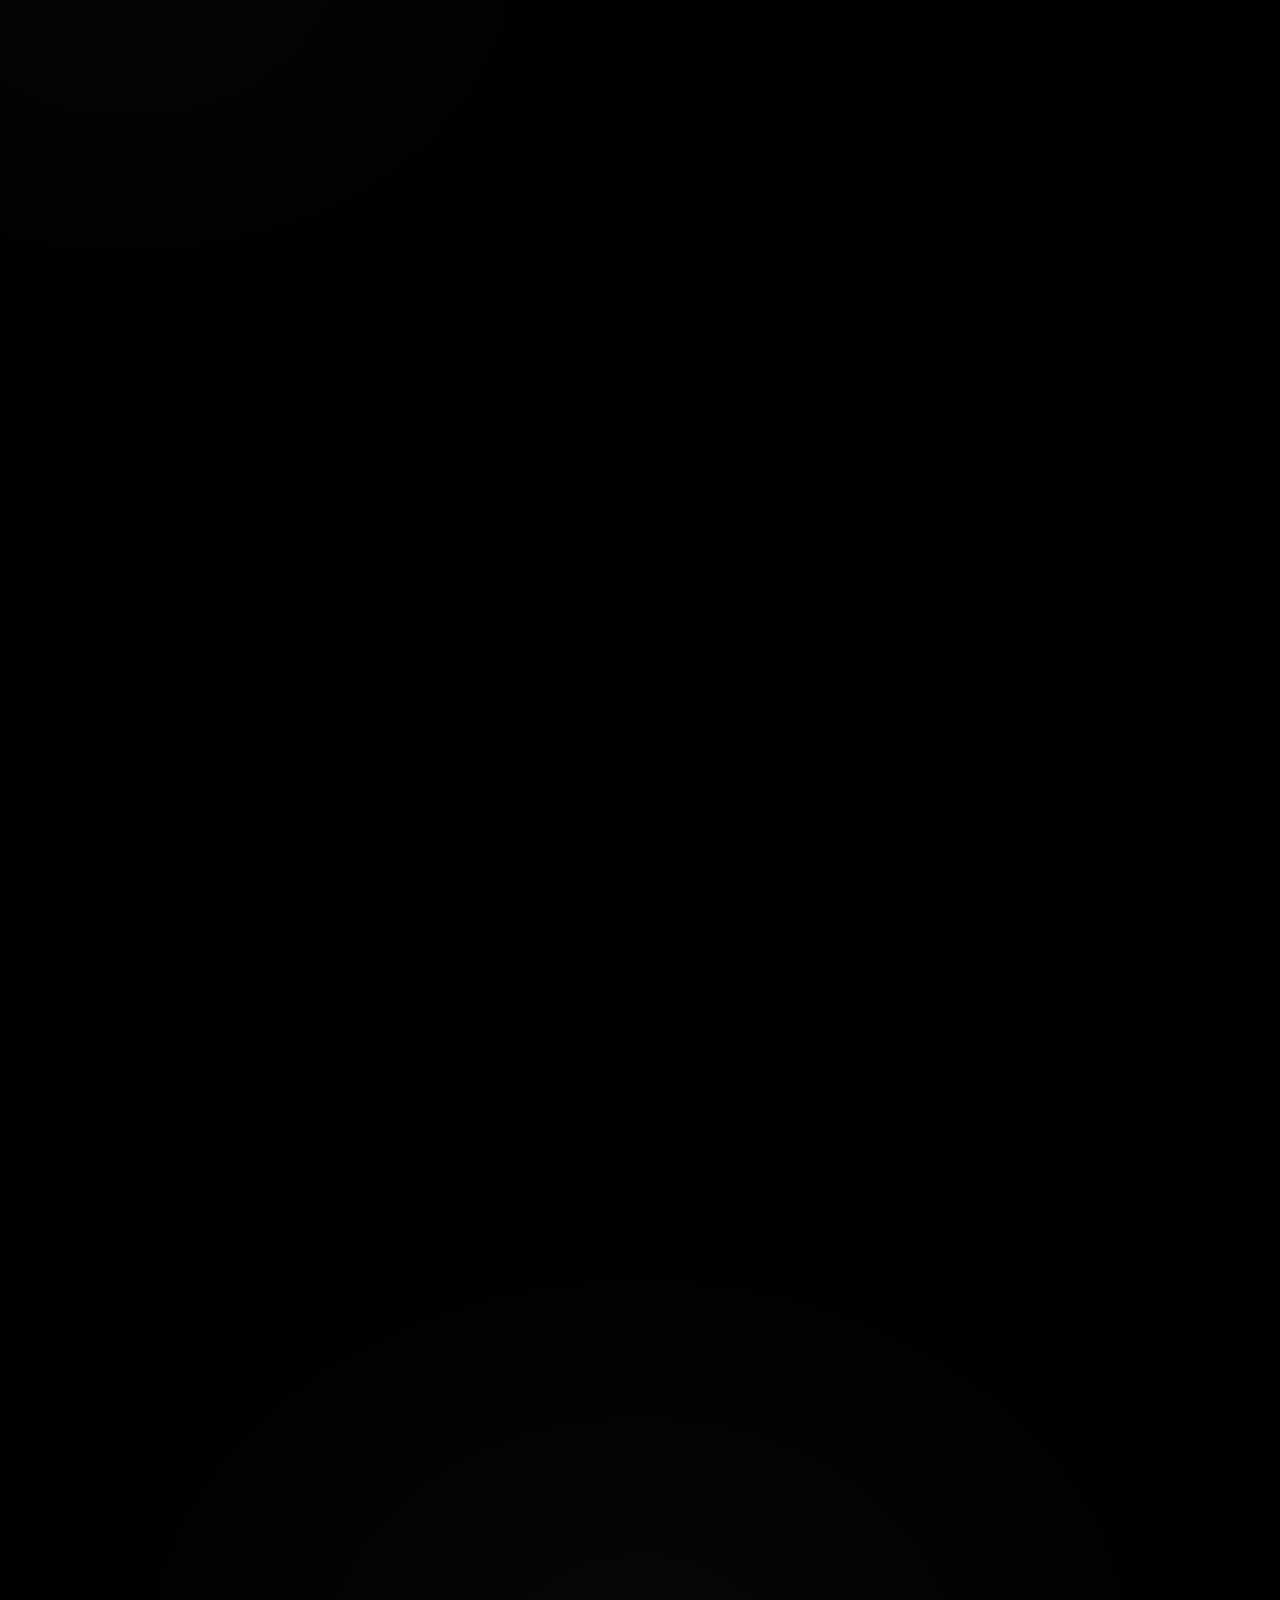
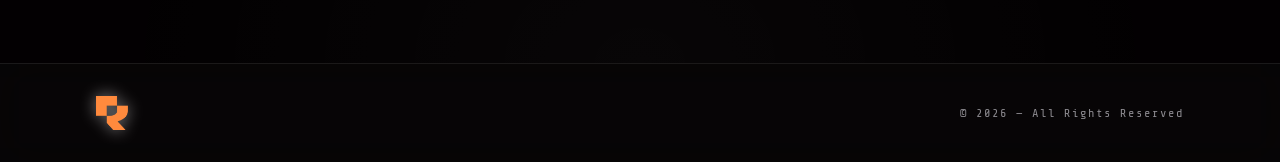
==== commit 9ca757fe: "Add files via upload" ====
--- a/index.html
+++ b/index.html
@@ -4,7 +4,7 @@
 <meta charset="UTF-8">
 <meta name="viewport" content="width=device-width, initial-scale=1.0, maximum-scale=1.0, user-scalable=no, viewport-fit=cover">
 <meta name="theme-color" content="#030002">
-<title>Robin Francisco — Portfolio</title>
+<title>Robin - Portfolio</title>
 <meta name="description" content="Robin Francisco — Digital Marketing Manager & Graphic Designer. About me, work, education, experience and contact.">
 <link rel="icon" type="image/x-icon" href="IMG/favicon2.png">
 <link rel="shortcut icon" href="IMG/favicon.png?v=2">
@@ -407,13 +407,14 @@
 
   #home { padding-top: 4.7rem; }
   .home-content { gap: 0; }
-  .home-hero-stage { min-height: 28vh; justify-content: flex-start; }
-  .hero-banner-wrap { position: relative; z-index: 1; margin-top: 13rem !important; }
-  .tools-wrap { margin-top: -1.5rem !important; }
+  .home-hero-stage { min-height: 22vh; justify-content: flex-start; }
+  .hero-banner-wrap { position: relative; z-index: 1; margin-top: 6.5rem !important; }
+  .tools-wrap { margin-top: -3.5rem !important; }
 }
 @media (max-width: 480px) {
   .mobile-hero-marquee { max-width: 340px; height: calc(175px + 4.7rem); }
   .mhm-track img { height: 110px; }
+  .hero-banner-wrap { margin-top: 5.5rem !important; }
 }
 </style>
 
@@ -493,6 +494,66 @@
 .works-cat-more-link:hover { background: var(--neon); color: var(--dark); box-shadow: 0 0 18px rgba(255,255,255,0.35); }
 .works-cat-more-link .arrow { display: inline-block; transition: transform 0.3s; }
 .works-cat-more-link:hover .arrow { transform: translate(2px,-2px); }
+
+/* ── LOGO SHOWCASE: fanned cascade that auto-loops continuously —
+   same animation drives it on both mobile and desktop, see script.js.
+   Styled like a spotlight fan of cards bleeding into black at the
+   edges — outer cards dim/desaturate into the background, center
+   card sits bright and glowing (see script.js for the per-card
+   brightness/saturation, driven by rotation depth). ── */
+.logo-fan-wrap {
+  position: relative;
+  display: flex;
+  justify-content: center;
+  align-items: flex-end;
+  padding: 3.2rem 0.5rem 1.5rem;
+  min-height: 300px;
+  cursor: grab;
+  touch-action: pan-y;
+  -webkit-mask-image: linear-gradient(to right, transparent 0%, rgba(0,0,0,0.55) 10%, #000 26%, #000 74%, rgba(0,0,0,0.55) 90%, transparent 100%);
+  mask-image: linear-gradient(to right, transparent 0%, rgba(0,0,0,0.55) 10%, #000 26%, #000 74%, rgba(0,0,0,0.55) 90%, transparent 100%);
+}
+.logo-fan-wrap.dragging { cursor: grabbing; }
+.logo-fan-wrap::before {
+  content: '';
+  position: absolute;
+  inset: -15% -5% 0;
+  z-index: 0;
+  pointer-events: none;
+  background: radial-gradient(ellipse 45% 60% at 50% 35%, rgba(255,255,255,0.07), transparent 70%);
+}
+.logo-fan-card {
+  position: absolute;
+  top: 3.6rem; left: 50%;
+  width: 160px;
+  margin-left: -80px;
+  transition: transform 0.12s linear, opacity 0.15s ease, filter 0.15s ease;
+  cursor: pointer;
+  will-change: transform, filter;
+}
+.logo-fan-card .work-card { width: 100%; border-radius: 16px; overflow: hidden; }
+.logo-fan-card .work-img { aspect-ratio: 3/4; border-radius: 16px; }
+.logo-fan-card.is-center .work-img {
+  box-shadow: 0 0 45px rgba(255,255,255,0.35), 0 12px 30px rgba(0,0,0,0.5);
+}
+
+.logo-fan-caption {
+  text-align: center;
+  font-family: 'Bebas Neue', cursive;
+  font-size: clamp(1.4rem, 3vw, 2.2rem);
+  letter-spacing: 2px;
+  color: var(--text);
+  margin-top: 0.5rem;
+}
+
+@media (max-width: 900px) {
+  .logo-fan-wrap { padding: 2.6rem 0.5rem 1.2rem; min-height: 250px; }
+  .logo-fan-card { width: 118px; margin-left: -59px; top: 3rem; }
+}
+@media (max-width: 480px) {
+  .logo-fan-wrap { padding: 2.2rem 0.5rem 1rem; min-height: 210px; }
+  .logo-fan-card { width: 96px; margin-left: -48px; top: 2.5rem; }
+}
 
 .works-grid {
   display: grid;
@@ -1338,7 +1399,7 @@
           I'm <strong>Robin Francisco</strong>, a digital marketing and design professional working as a
           <strong><span class="role-typewriter" data-roles="Digital Marketing Manager, Graphic Designer, Social Media Manager, UI/UX Designer"></span></strong> based in Male, Maldives. I hold a
           Bachelor of Science in Information Technology (Major in Service Management Program) from Bulacan State University,
-          graduating with honors, which gave me a solid technical foundation to go along with my creative background.
+          graduating as an Academic Achiever, which gave me a solid technical foundation to go along with my creative background.
         </p>
         <p class="about-intro reveal">
           My work bridges creative vision with strategic execution — from graphic design and video editing to
@@ -1360,44 +1421,16 @@
 
     <div class="works-carousel-wrap">
 
-    <div class="works-cat-block" data-cat="Logo">
+    <div class="works-cat-block logo-fan-block" data-cat="Logo">
       <h3 class="works-cat-heading">Logo</h3>
-      <div class="works-grid">
-        <div class="work-item reveal" data-category="logo">
-          <div class="work-card">
-            <img class="work-img" src="IMG/logo/1.jpg" alt="Logo Design">
-          </div>
-        </div>
-        <div class="work-item reveal" data-category="logo">
-          <div class="work-card">
-            <img class="work-img" src="IMG/logo/2.jpg" alt="Logo Design">
-          </div>
-        </div>
-        <div class="work-item reveal" data-category="logo">
-          <div class="work-card">
-            <img class="work-img" src="IMG/logo/3.jpg" alt="Logo Design">
-          </div>
-        </div>
-        <div class="work-item reveal" data-category="logo">
-          <div class="work-card">
-            <img class="work-img" src="IMG/logo/4.jpg" alt="Logo Design">
-          </div>
-        </div>
-        <div class="work-item reveal" data-category="logo">
-          <div class="work-card">
-            <img class="work-img" src="IMG/logo/5.jpg" alt="Logo Design">
-          </div>
-        </div>
-        <div class="work-item reveal" data-category="logo">
-          <div class="work-card">
-            <img class="work-img" src="IMG/logo/6.jpg" alt="Logo Design">
-          </div>
-        </div>
-        <div class="work-item reveal" data-category="logo">
-          <div class="work-card">
-            <img class="work-img" src="IMG/logo/7.jpg" alt="Logo Design">
-          </div>
-        </div>
+      <div class="logo-fan-wrap">
+        <div class="logo-fan-card"><div class="work-card"><img class="work-img" src="IMG/logo/1.jpg" alt="Logo Design" data-title="Logo Design 01"></div></div>
+        <div class="logo-fan-card"><div class="work-card"><img class="work-img" src="IMG/logo/2.jpg" alt="Logo Design" data-title="Logo Design 02"></div></div>
+        <div class="logo-fan-card"><div class="work-card"><img class="work-img" src="IMG/logo/3.jpg" alt="Logo Design" data-title="Logo Design 03"></div></div>
+        <div class="logo-fan-card"><div class="work-card"><img class="work-img" src="IMG/logo/4.jpg" alt="Logo Design" data-title="Logo Design 04"></div></div>
+        <div class="logo-fan-card"><div class="work-card"><img class="work-img" src="IMG/logo/5.jpg" alt="Logo Design" data-title="Logo Design 05"></div></div>
+        <div class="logo-fan-card"><div class="work-card"><img class="work-img" src="IMG/logo/6.jpg" alt="Logo Design" data-title="Logo Design 06"></div></div>
+        <div class="logo-fan-card"><div class="work-card"><img class="work-img" src="IMG/logo/7.jpg" alt="Logo Design" data-title="Logo Design 07"></div></div>
       </div>
     </div>
 
@@ -1754,7 +1787,7 @@
           <h3 class="edu-degree">Bachelor of Science in Information Technology Major in Service Management Program</h3>
           <div class="edu-school">Bulacan State University</div>
           <p class="edu-desc">I gained strong foundational knowledge and hands-on experience through various projects, improving both my technical skills and creativity.</p>
-          <span class="edu-badge">HONORS</span>
+          <span class="edu-badge">ACADEMIC ACHIEVER</span>
         </div>
       </div>
 
@@ -1765,7 +1798,7 @@
           <h3 class="edu-degree">Accountancy, Business, and Management Strand</h3>
           <div class="edu-school">Iba National Senior High School</div>
           <p class="edu-desc">Studied Accountancy, Business, and Management, developing skills in entrepreneurship, finance, communication, leadership, marketing, and business operations.</p>
-          <span class="edu-badge">HONORS</span>
+          <span class="edu-badge">ACADEMIC ACHIEVER</span>
         </div>
       </div>
 
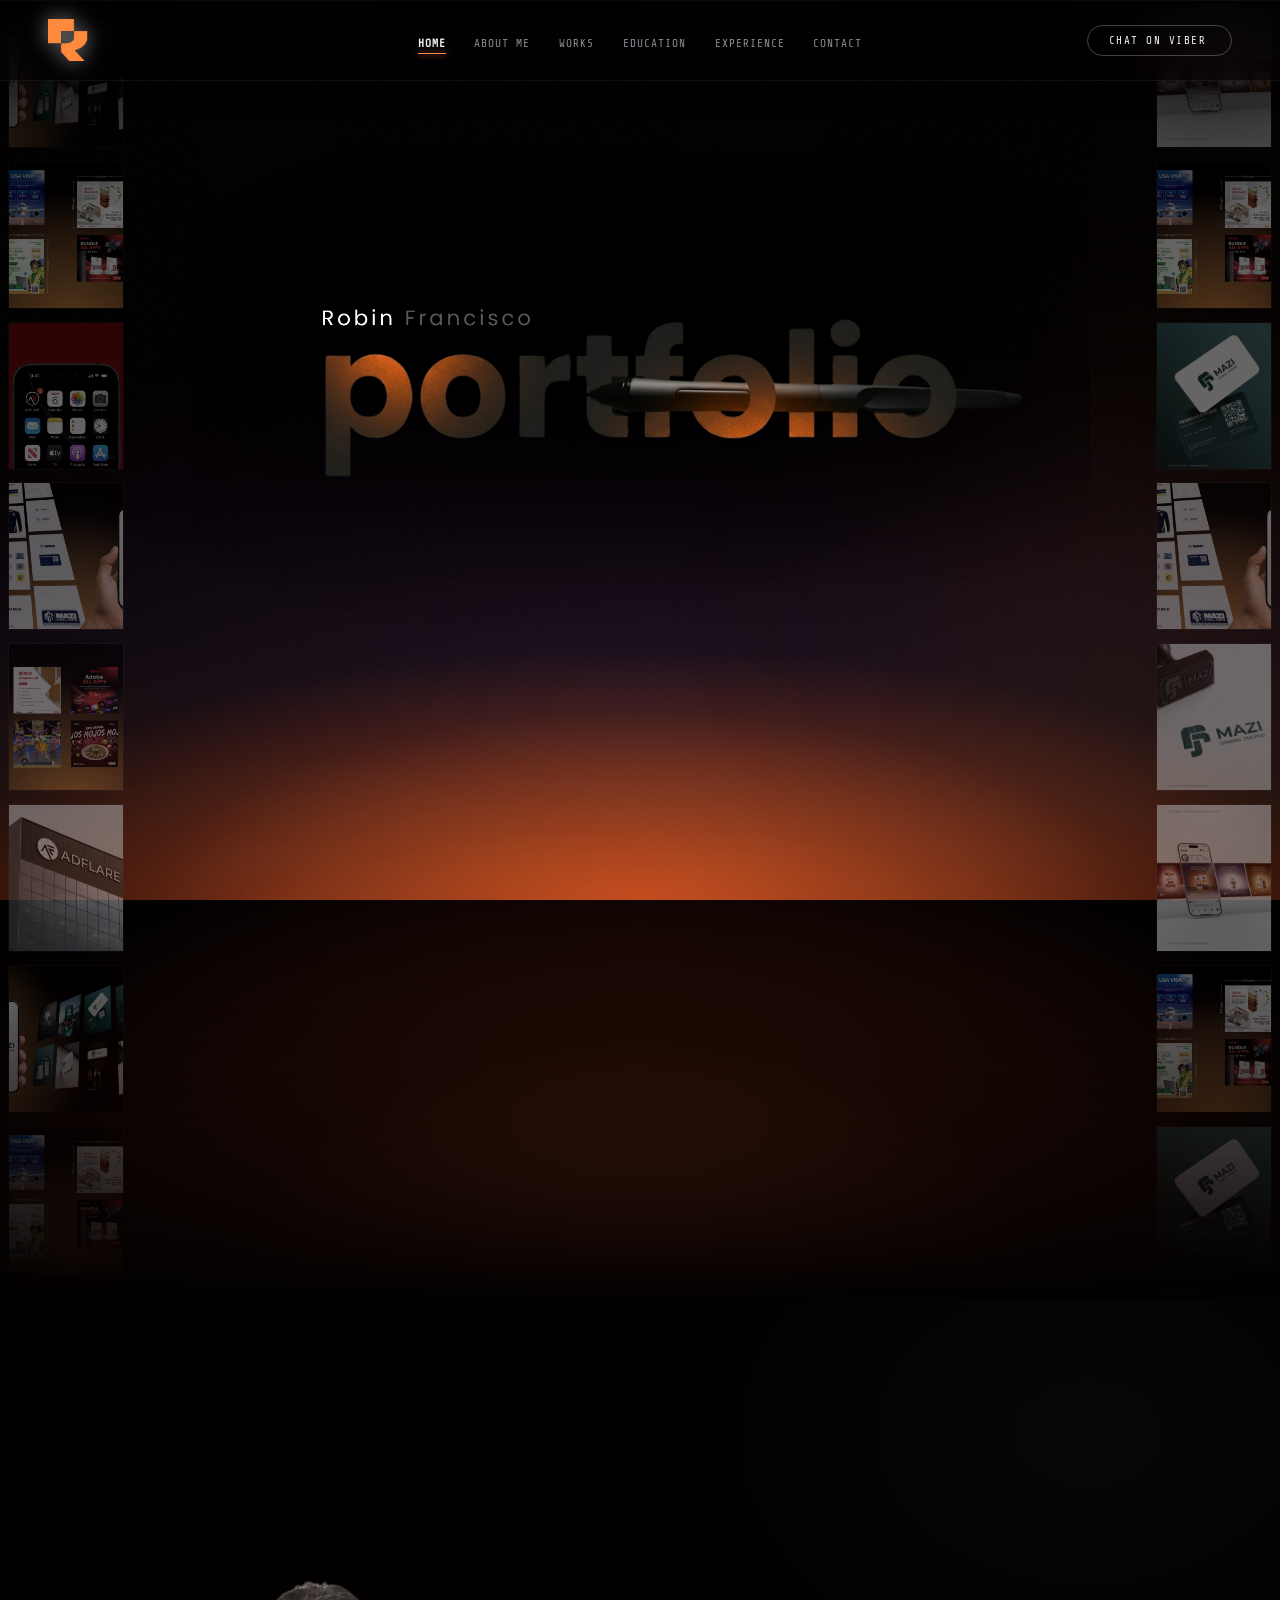
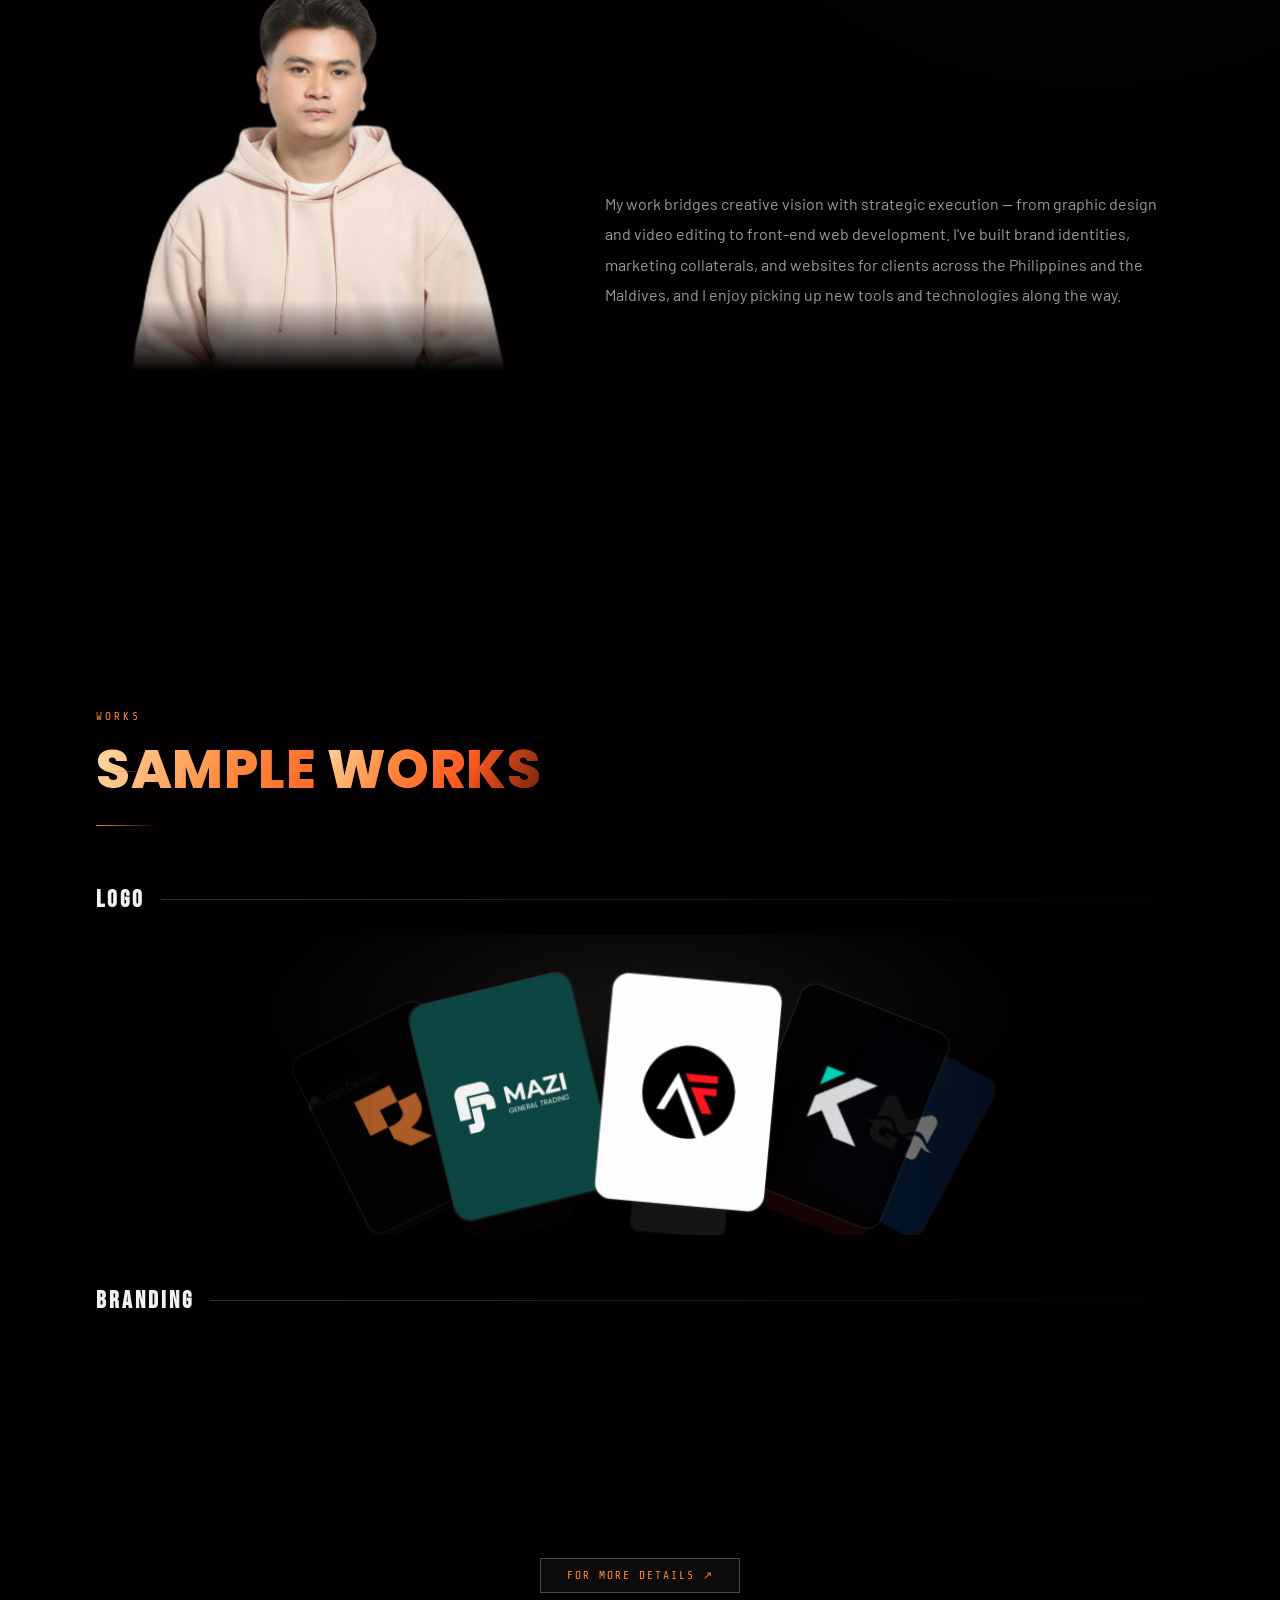
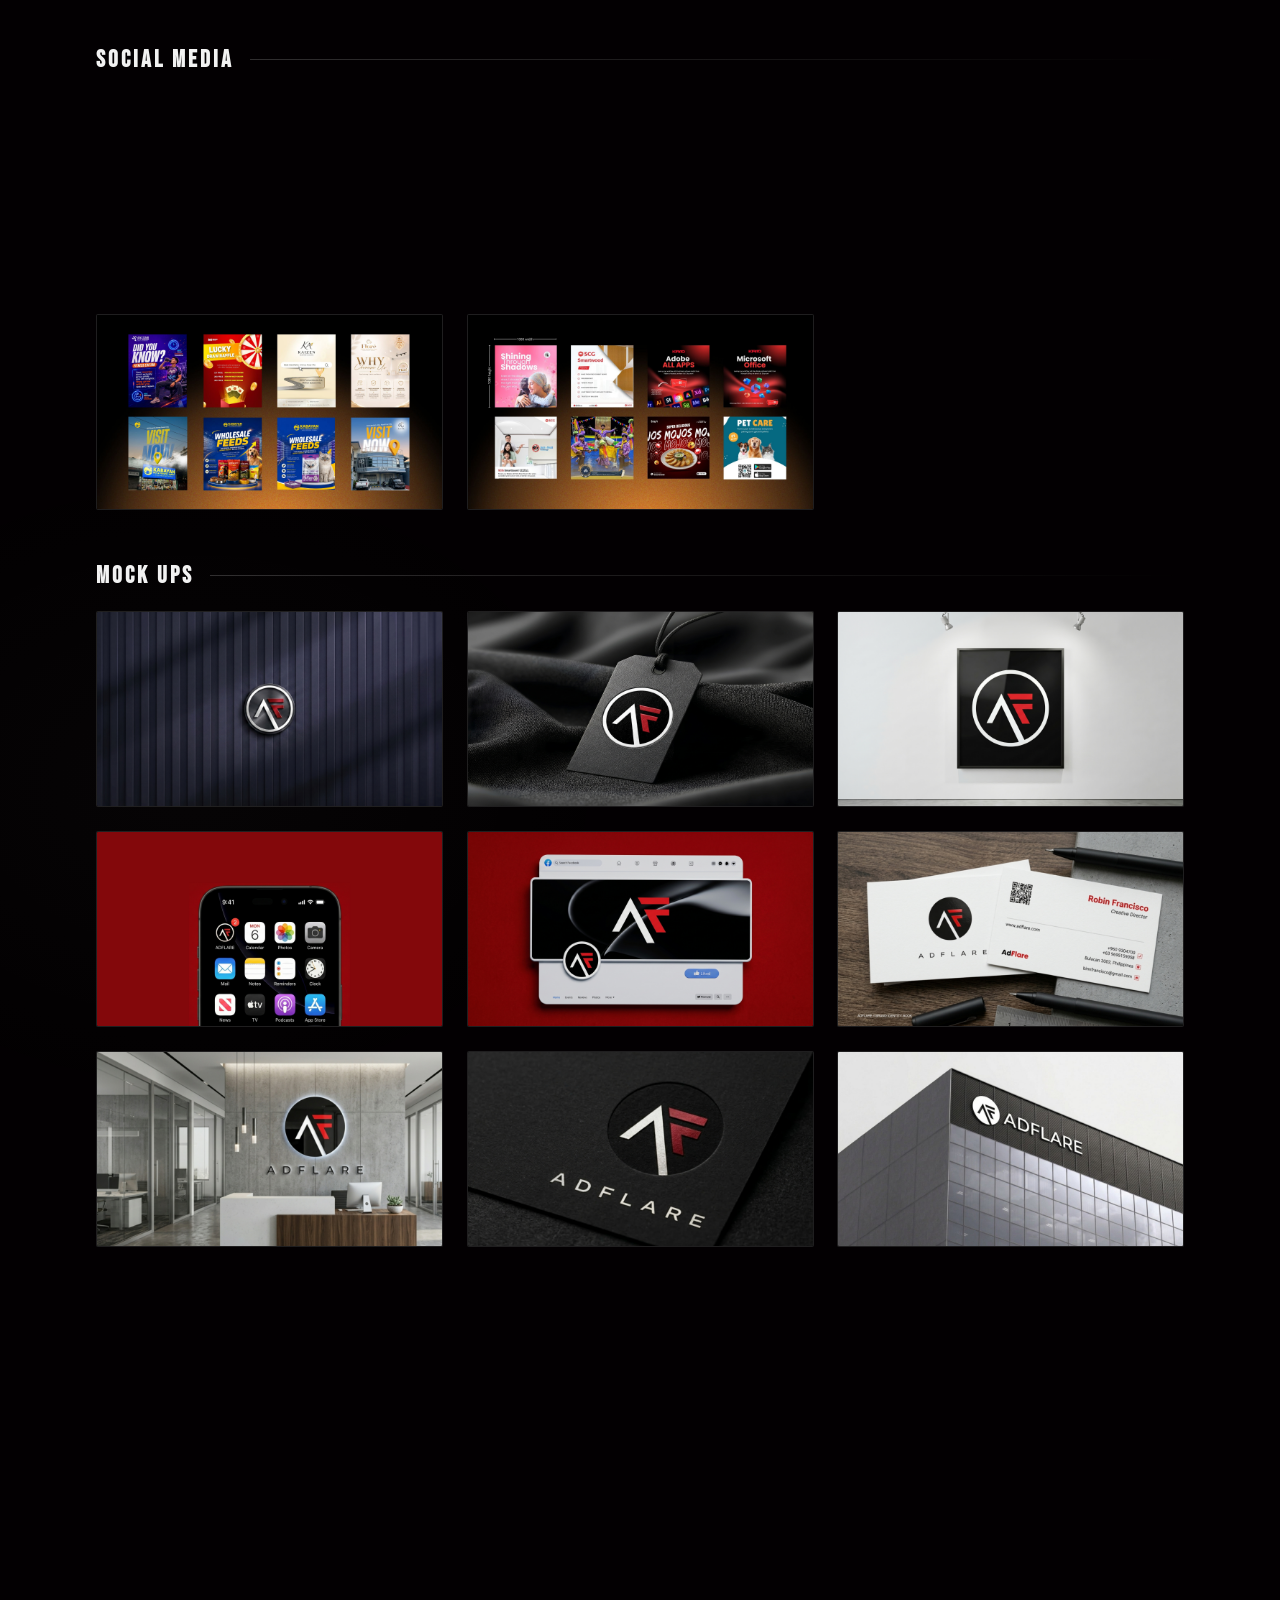
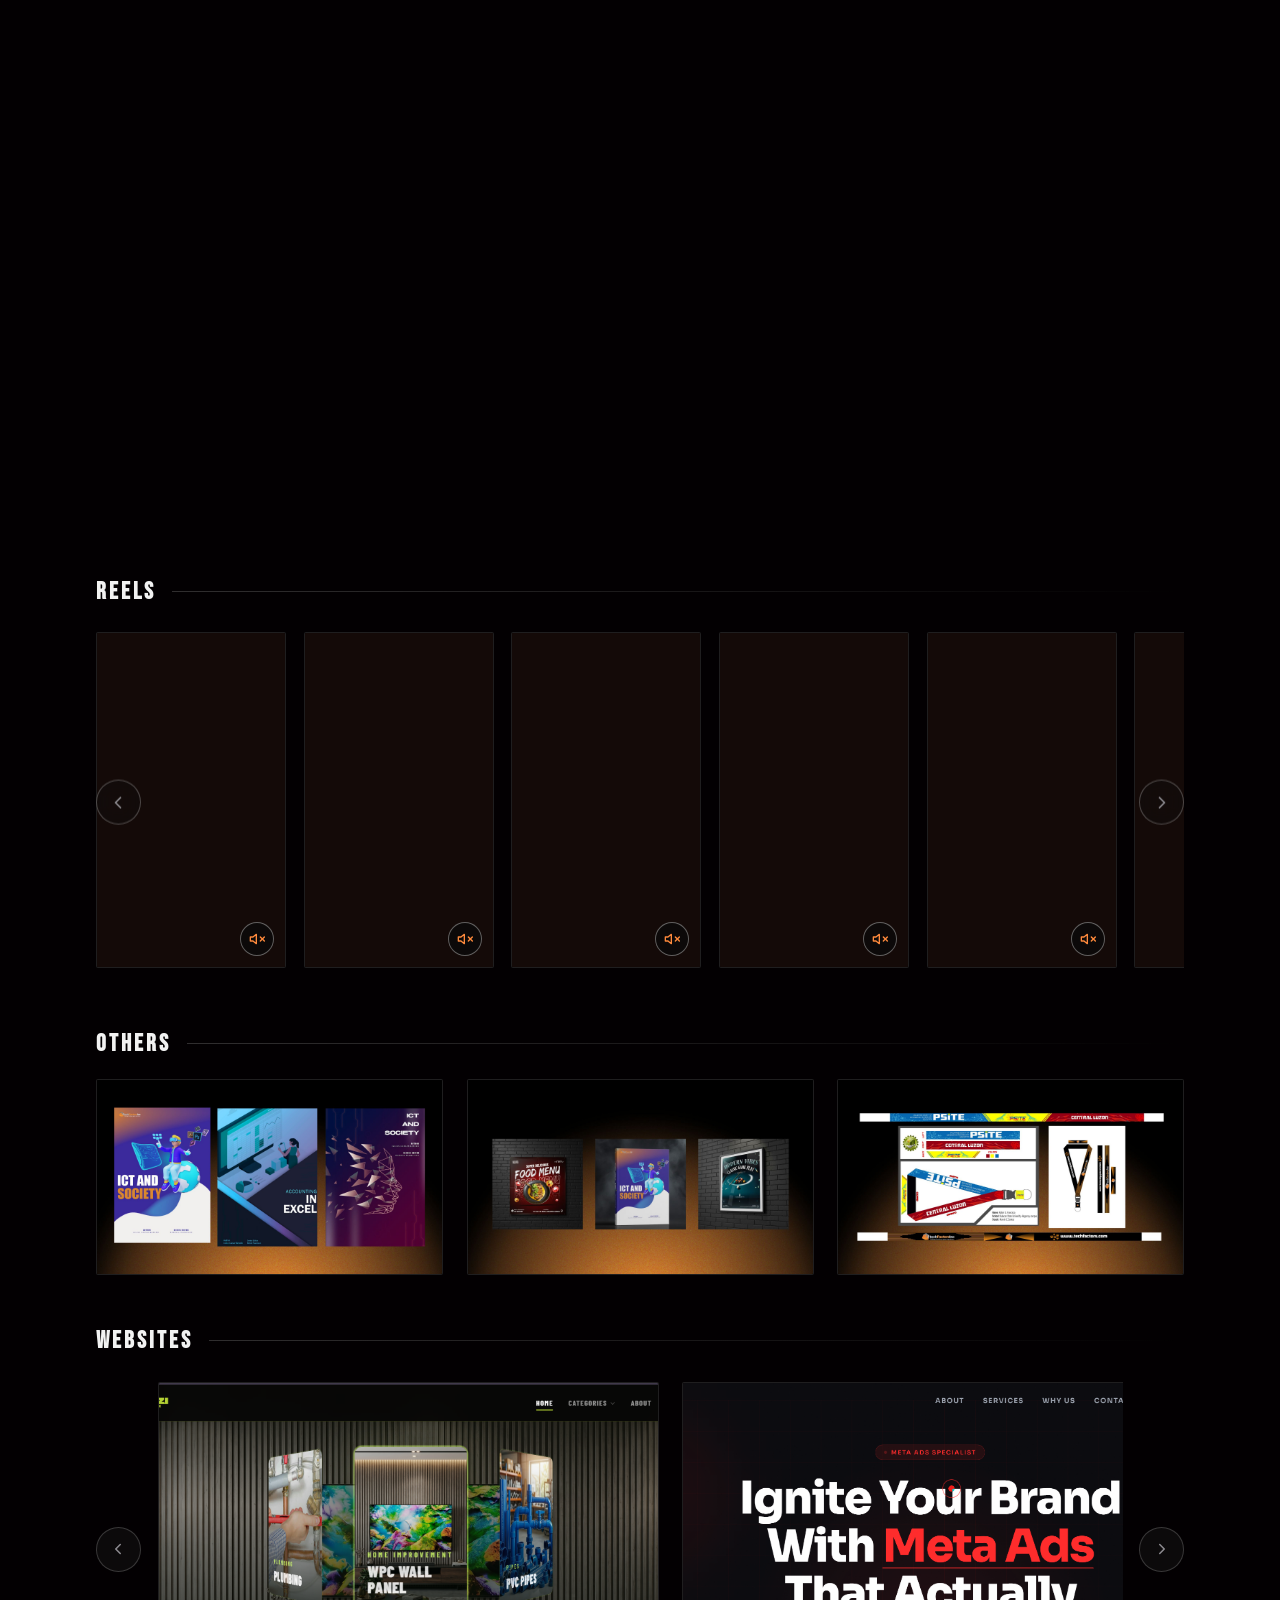
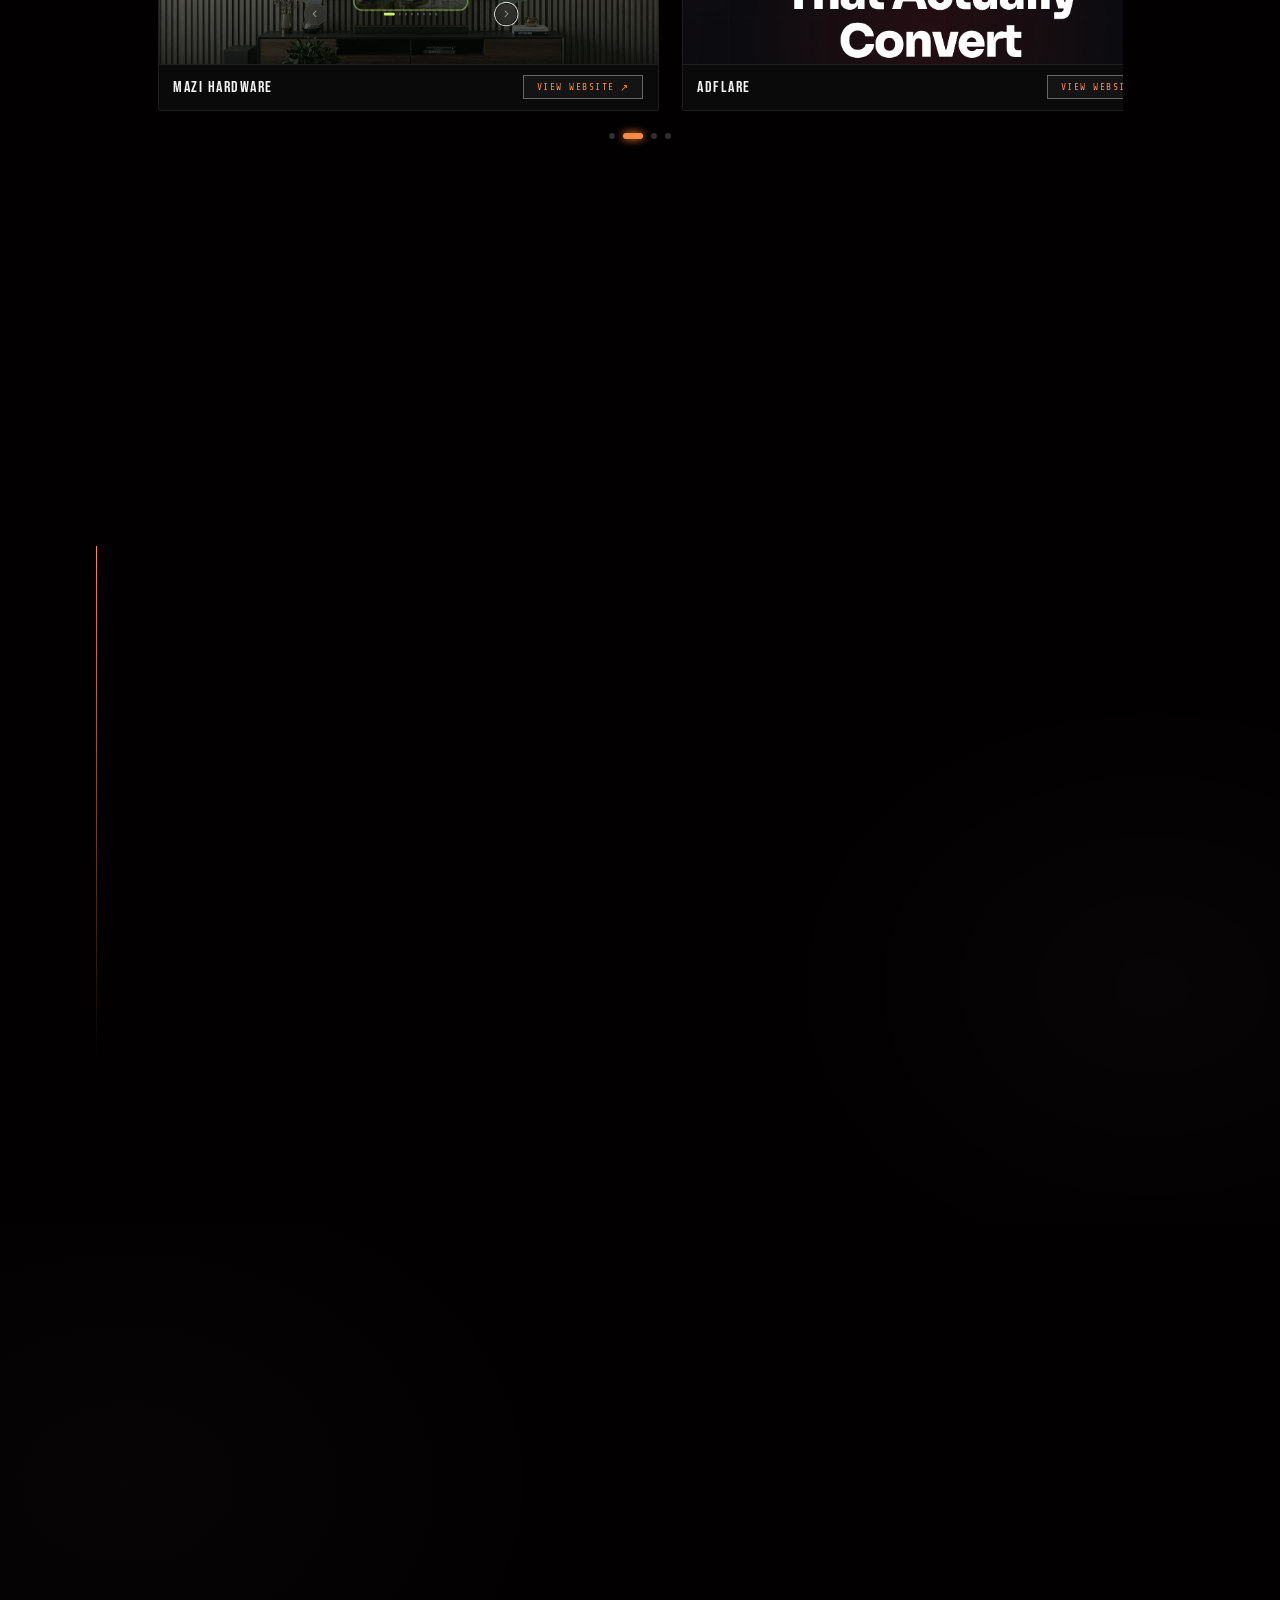
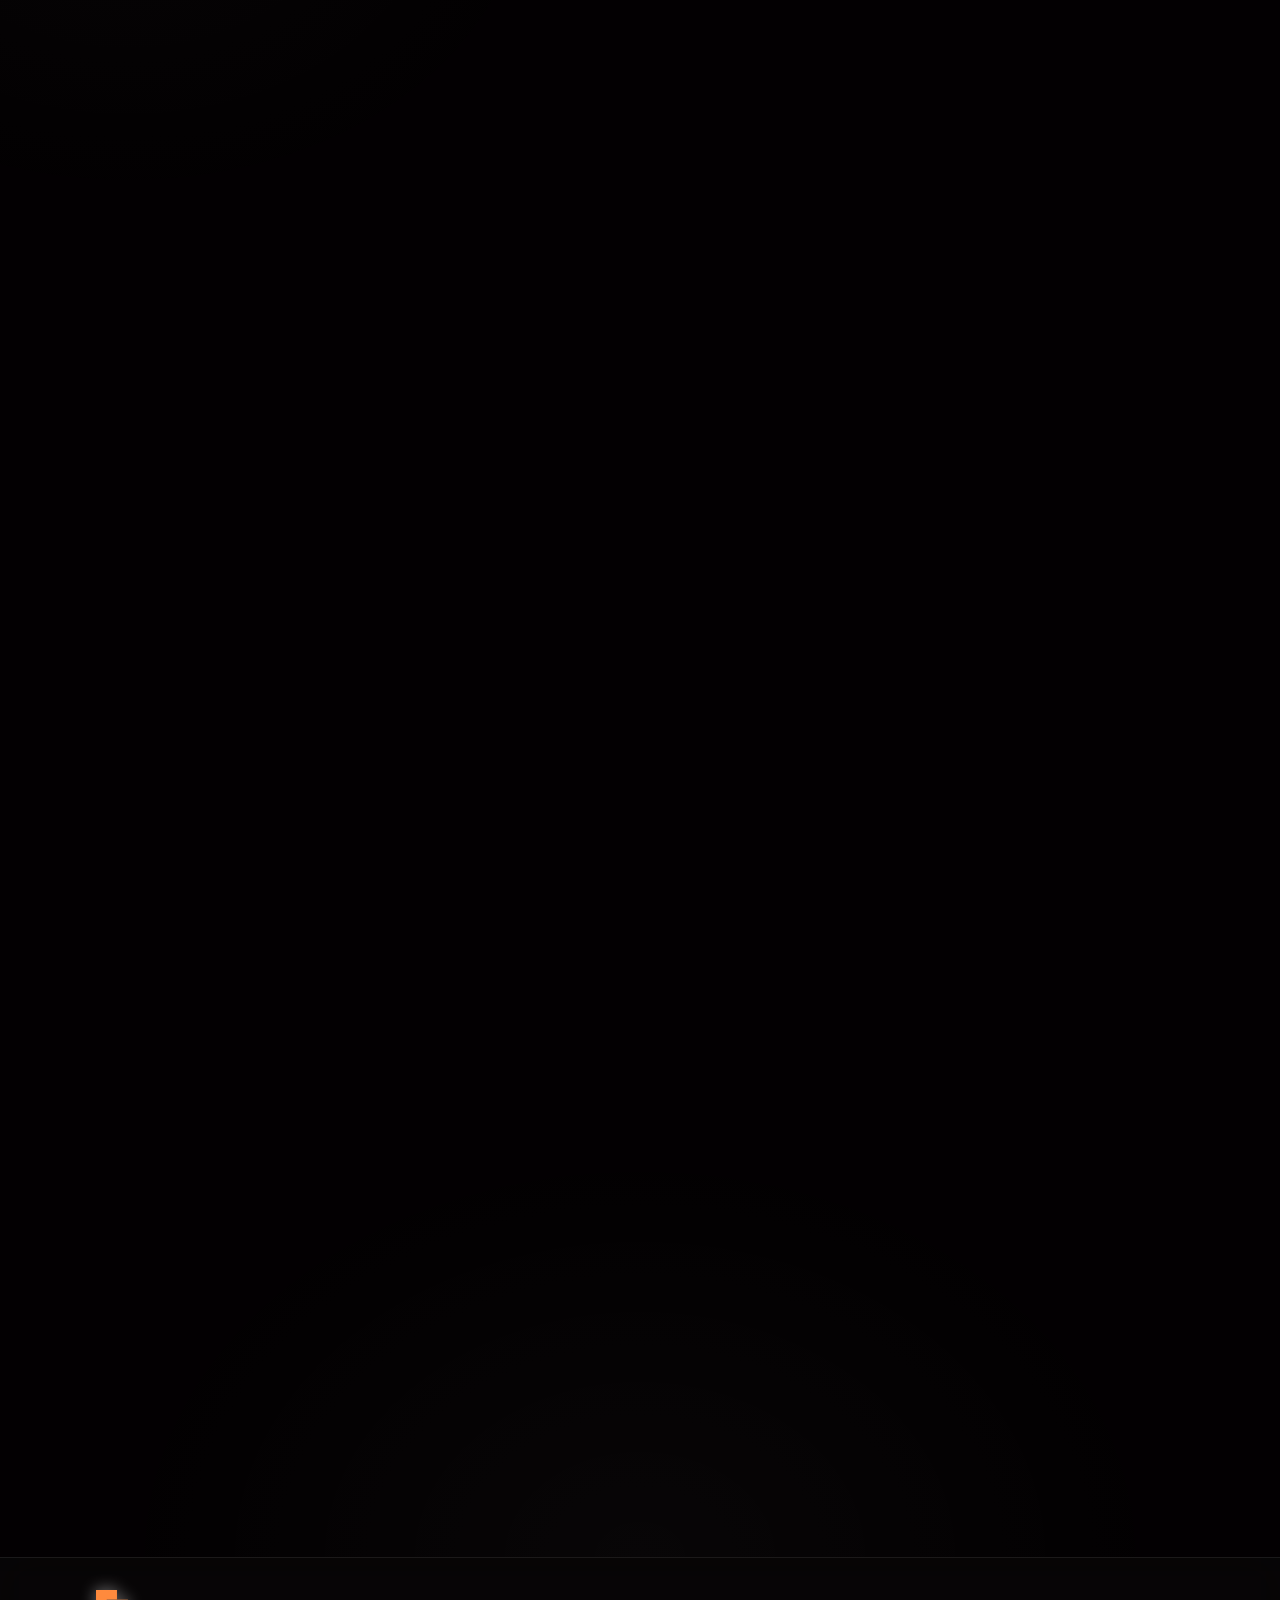
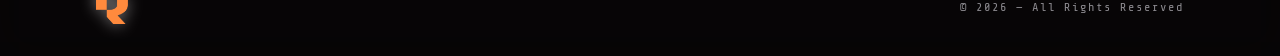
==== commit e7e82b0d: "Add files via upload" ====
--- a/index.html
+++ b/index.html
@@ -40,6 +40,8 @@
   text-align: center;
   padding: 6rem 3rem 1.5rem;
   min-height: 100vh;
+  min-height: 100dvh; /* avoids the big empty gap iOS Safari leaves under
+    100vh when the address bar is showing/hiding */
   position: relative;
 }
 
@@ -62,6 +64,7 @@
   align-items: center;
   justify-content: center;
   min-height: min(calc(100vh - 7.5rem), 640px);
+  min-height: min(calc(100dvh - 7.5rem), 640px);
 }
 
 /* Name line above the big wordmark — "Robin Francisco" */
@@ -122,6 +125,8 @@
   z-index: 0;
   pointer-events: none;
   background: radial-gradient(ellipse 70% 55% at 50% 45%, rgba(0,0,0,0.85), rgba(0,0,0,0.45) 55%, transparent 80%);
+  -webkit-mask-image: linear-gradient(to bottom, #000 0%, #000 55%, transparent 78%);
+  mask-image: linear-gradient(to bottom, #000 0%, #000 55%, transparent 78%);
 }
 .hero-banner-img { position: relative; z-index: 1; }
 
@@ -259,6 +264,7 @@
 @media (max-width: 768px) {
   .home-hero-glow {
     min-height: calc(100vh - 66px);
+    min-height: calc(100dvh - 66px);
     display: flex;
     flex-direction: column;
     justify-content: center;
@@ -279,7 +285,7 @@
      alone, overriding the desktop min()-capped height — this keeps
      Tools / Programming Languages below the fold on load, so they
      only reveal once the person actually scrolls. */
-  .home-hero-stage { min-height: calc(100vh - 7.5rem); }
+  .home-hero-stage { min-height: calc(100vh - 7.5rem); min-height: calc(100dvh - 7.5rem); }
 
   /* Show the full "Francisco / Portfolio" wordmark image, bled wider so it's not tiny */
   .hero-banner-wrap {
@@ -296,9 +302,14 @@
     mask-image: linear-gradient(to bottom, #000 0%, #000 90%, transparent 100%);
   }
 
-  /* Tools row: bleed past the section padding so icons render bigger, no side cropping */
+  /* Tools row: bleed past the section padding so icons render bigger, no side cropping.
+     Top margin bumped up so the hero image's bottom vignette shadow has room to fade
+     out before the Tools graphic starts — otherwise the shadow bleeds onto the Tools
+     hub icon at the top of tools.png on mobile. */
   .tools-wrap {
-    margin: 0.6rem auto 0;
+    position: relative;
+    z-index: 2;
+    margin: 2.5rem auto 0;
     max-width: none;
     width: calc(100% + 3rem);
     margin-left: -1.5rem;
@@ -463,6 +474,16 @@
   background: radial-gradient(ellipse 800px 600px at 15% 40%, rgba(220,220,220,0.02), transparent 55%);
 }
 
+/* On big screens the default 1400px content width leaves dead
+   space beside the grids — let Works stretch further (capped so
+   it doesn't get absurd on ultrawide monitors). */
+@media (min-width: 1300px) {
+  #works .section-inner { max-width: min(1800px, 94vw); }
+}
+@media (min-width: 1700px) {
+  #works .section-inner { max-width: min(2000px, 90vw); }
+}
+
 .works-carousel-wrap { padding: 0.5rem 0 1rem; }
 
 /* ── PER-CATEGORY BLOCKS — heading once, then a clean grid of that
@@ -546,6 +567,10 @@
   margin-top: 0.5rem;
 }
 
+@media (min-width: 1401px) {
+  .logo-fan-wrap { min-height: 340px; }
+  .logo-fan-card { width: 190px; margin-left: -95px; top: 4rem; }
+}
 @media (max-width: 900px) {
   .logo-fan-wrap { padding: 2.6rem 0.5rem 1.2rem; min-height: 250px; }
   .logo-fan-card { width: 118px; margin-left: -59px; top: 3rem; }
@@ -1187,9 +1212,9 @@
     <li><a href="#education"  data-nav>Education</a></li>
     <li><a href="#experience" data-nav>Experience</a></li>
     <li><a href="#contact"    data-nav>Contact</a></li>
-    <li class="nav-cta-mobile-item"><a class="nav-cta nav-cta-mobile role-typewriter" href="https://wa.me/639695159058" target="_blank" rel="noopener" data-roles="Chat on Viber, Chat on WhatsApp" data-role-links="viber://chat?number=%2B639695159058, https://wa.me/639695159058" data-hold="10000"></a></li>
+    <li class="nav-cta-mobile-item"><a class="nav-cta nav-cta-mobile role-typewriter" href="https://wa.me/639695159058" target="_blank" rel="noopener" data-roles="Chat on Viber, Chat on WhatsApp" data-role-links="viber://chat?number=%2B639695159058, https://wa.me/639695159058" data-hold="5000"></a></li>
   </ul>
-  <a class="nav-cta role-typewriter" href="https://wa.me/639695159058" target="_blank" rel="noopener" data-roles="Chat on Viber, Chat on WhatsApp" data-role-links="viber://chat?number=%2B639695159058, https://wa.me/639695159058" data-hold="10000"></a>
+  <a class="nav-cta role-typewriter" href="https://wa.me/639695159058" target="_blank" rel="noopener" data-roles="Chat on Viber, Chat on WhatsApp" data-role-links="viber://chat?number=%2B639695159058, https://wa.me/639695159058" data-hold="5000"></a>
 </nav>
 
 <nav class="mobile-bottom-nav" id="mobileBottomNav" aria-label="Primary">
@@ -1382,7 +1407,7 @@
 
 <section id="about">
   <div class="section-inner">
-    <div class="section-label reveal">02 // About Me</div>
+    <div class="section-label reveal">About Me</div>
     <h2 class="section-title reveal">WHO <span class="accent">I AM</span></h2>
     <div class="section-divider reveal"></div>
 
@@ -1415,7 +1440,7 @@
 
 <section id="works">
   <div class="section-inner">
-    <div class="section-label reveal">02.5 // Works</div>
+    <div class="section-label reveal">Works</div>
     <h2 class="section-title reveal">SAMPLE <span class="accent">WORKS</span></h2>
     <div class="section-divider reveal"></div>
 
@@ -1431,6 +1456,8 @@
         <div class="logo-fan-card"><div class="work-card"><img class="work-img" src="IMG/logo/5.jpg" alt="Logo Design" data-title="Logo Design 05"></div></div>
         <div class="logo-fan-card"><div class="work-card"><img class="work-img" src="IMG/logo/6.jpg" alt="Logo Design" data-title="Logo Design 06"></div></div>
         <div class="logo-fan-card"><div class="work-card"><img class="work-img" src="IMG/logo/7.jpg" alt="Logo Design" data-title="Logo Design 07"></div></div>
+        <div class="logo-fan-card"><div class="work-card"><img class="work-img" src="IMG/logo/10.jpg" alt="Logo Design" data-title="Logo Design 10"></div></div>
+        <div class="logo-fan-card"><div class="work-card"><img class="work-img" src="IMG/logo/11.jpg" alt="Logo Design" data-title="Logo Design 11"></div></div>
       </div>
     </div>
 
@@ -1774,7 +1801,7 @@
 
 <section id="education">
   <div class="section-inner">
-    <div class="section-label reveal">03 // Education</div>
+    <div class="section-label reveal">Education</div>
     <h2 class="section-title reveal">MY <span class="accent">JOURNEY</span></h2>
     <div class="section-divider reveal"></div>
 
@@ -1808,7 +1835,7 @@
 
 <section id="experience">
   <div class="section-inner">
-    <div class="section-label reveal">04 // Experience</div>
+    <div class="section-label reveal">Experience</div>
     <h2 class="section-title reveal">WORK <span class="accent">HISTORY</span></h2>
     <div class="section-divider reveal"></div>
 
@@ -1880,7 +1907,7 @@
 
 <section id="contact">
   <div class="section-inner">
-    <div class="section-label reveal">05 // Contact</div>
+    <div class="section-label reveal">Contact</div>
     <h2 class="section-title reveal">GET IN <span class="accent">TOUCH</span></h2>
     <div class="section-divider reveal"></div>
 
--- a/style.css
+++ b/style.css
@@ -266,7 +266,11 @@
 
 /* ── SECTION COMMON ──────────────────────────────────────── */
 section {
-  min-height: 100vh;
+  min-height: 100vh; /* fallback for old browsers */
+  min-height: 100dvh; /* iOS Safari: 100vh counts the space behind the
+    address bar even when it's hidden, leaving a big empty gap under
+    short sections on mobile. 100dvh tracks the *actual* visible
+    viewport instead, so the section only ever fills real screen space. */
   position: relative;
   z-index: 2;
 }
@@ -280,37 +284,16 @@
   font-family: 'Share Tech Mono', monospace;
   font-size: 0.7rem;
   color: var(--neon);
-  letter-spacing: 4px;
+  letter-spacing: 3px;
   text-transform: uppercase;
   margin-bottom: 1.2rem;
-  display: inline-flex;
-  align-items: center;
-  gap: 0.8rem;
-  padding: 0.5rem 1.1rem 0.5rem 0.7rem;
-  background: linear-gradient(90deg, rgba(255,138,61,0.10), rgba(255,90,31,0.02));
-  border: 1px solid rgba(255,138,61,0.28);
-  border-left: 2px solid var(--neon);
-  clip-path: polygon(0 0, 100% 0, calc(100% - 8px) 100%, 0 100%);
-}
-.section-label::before {
-  content: '';
-  width: 7px; height: 7px;
-  flex-shrink: 0;
-  border-radius: 50%;
-  background: var(--neon);
-  box-shadow: 0 0 8px var(--neon), 0 0 18px var(--neon2);
-  animation: labelDotPulse 2.2s ease-in-out infinite;
-}
-@keyframes labelDotPulse {
-  0%, 100% { opacity: 1; transform: scale(1); }
-  50%      { opacity: 0.45; transform: scale(1.4); }
 }
 
 .section-title {
   position: relative;
   font-family: 'Poppins', 'Bebas Neue', cursive;
   font-weight: 800;
-  font-size: clamp(1.7rem, 6vw, 4.4rem);
+  font-size: clamp(1.5rem, 5vw, 3.4rem);
   letter-spacing: 0.5px;
   line-height: 1.02;
   margin-bottom: 0.5rem;
@@ -340,27 +323,9 @@
 }
 
 .section-divider {
-  width: 90px; height: 2px;
-  background: linear-gradient(to right, var(--neon), rgba(255,90,31,0.15));
+  width: 60px; height: 1px;
+  background: linear-gradient(to right, var(--neon), transparent);
   margin: 1.7rem 0 3.2rem;
-  position: relative;
-}
-.section-divider::before {
-  content: '';
-  position: absolute;
-  left: 0; top: -2px;
-  width: 16px; height: 6px;
-  background: var(--neon);
-  box-shadow: 0 0 10px var(--neon), 0 0 20px var(--neon2);
-}
-.section-divider::after {
-  content: '';
-  position: absolute;
-  right: -10px; top: -3px;
-  width: 8px; height: 8px;
-  background: var(--neon2);
-  box-shadow: 0 0 8px var(--neon2);
-  clip-path: polygon(50% 0%, 100% 50%, 50% 100%, 0% 50%);
 }
 
 /* ── SCROLL REVEAL (3D tilt-in) ──────────────────────────── */
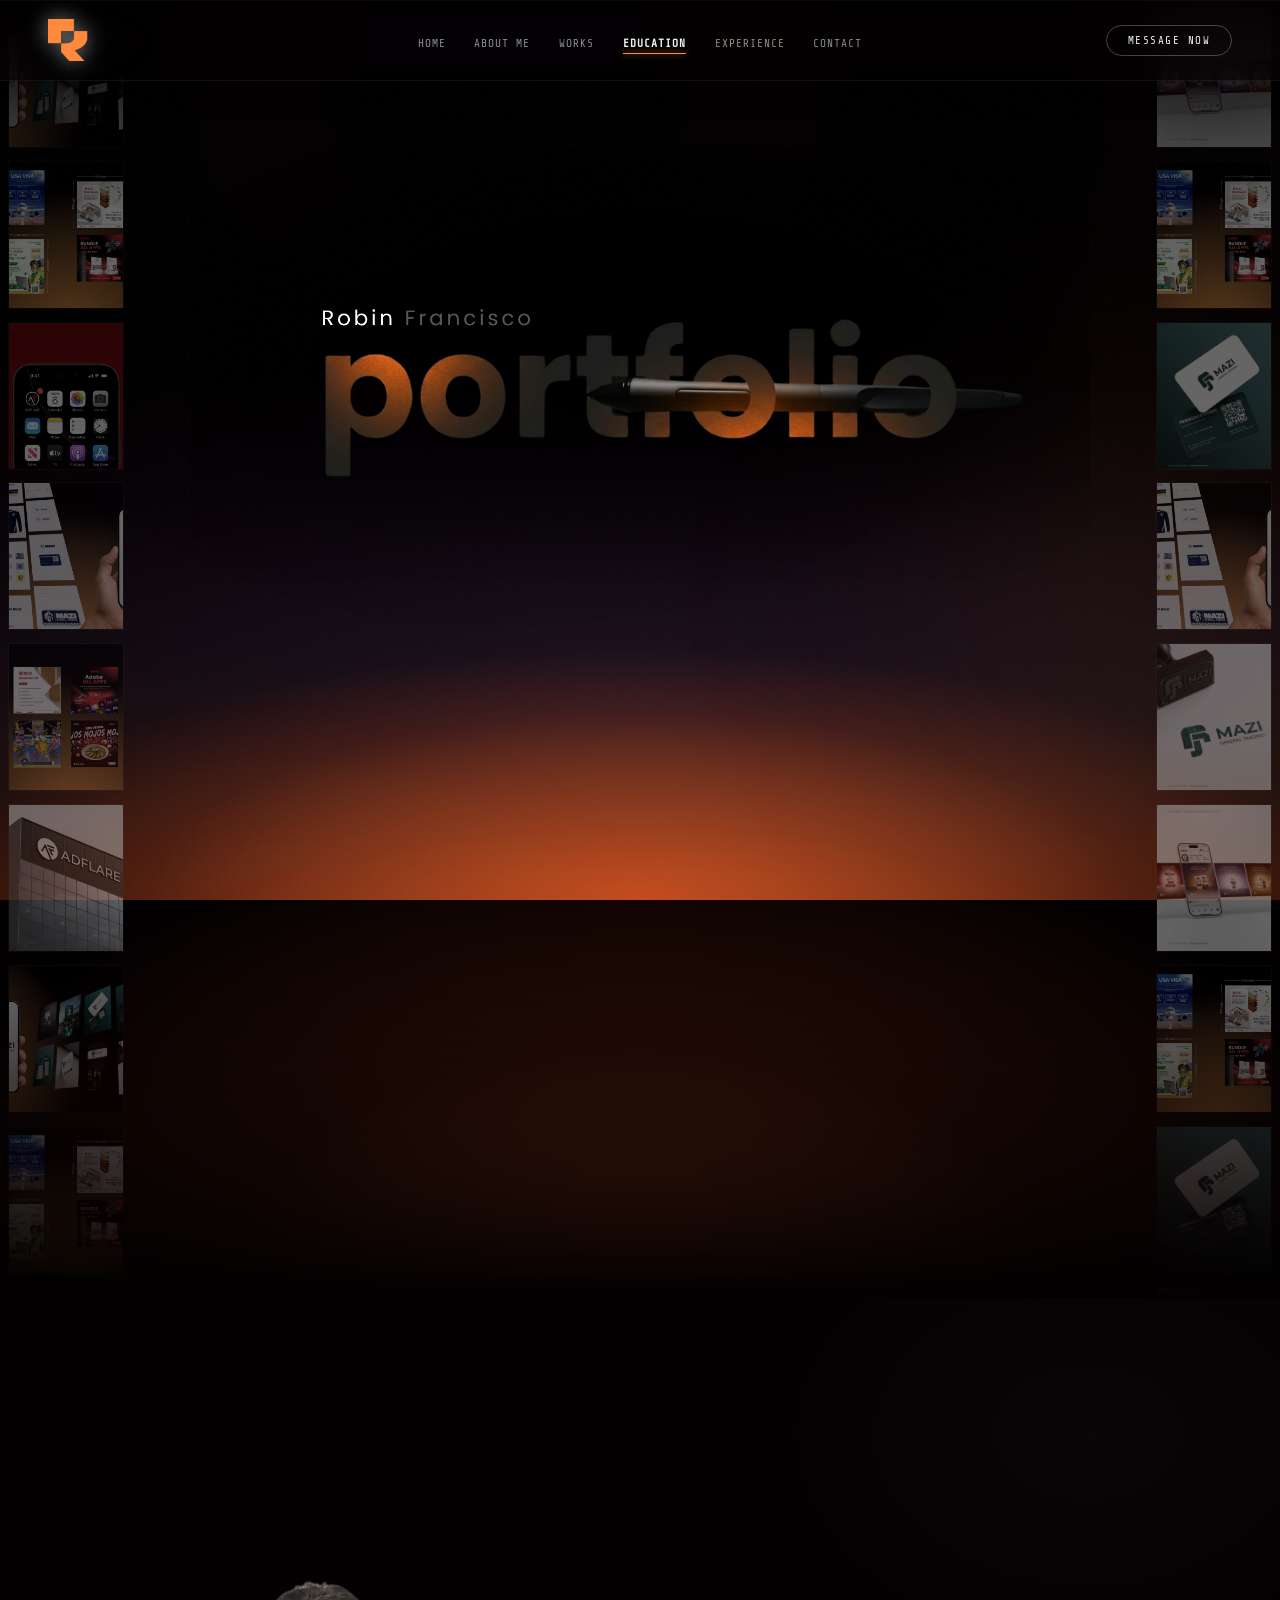
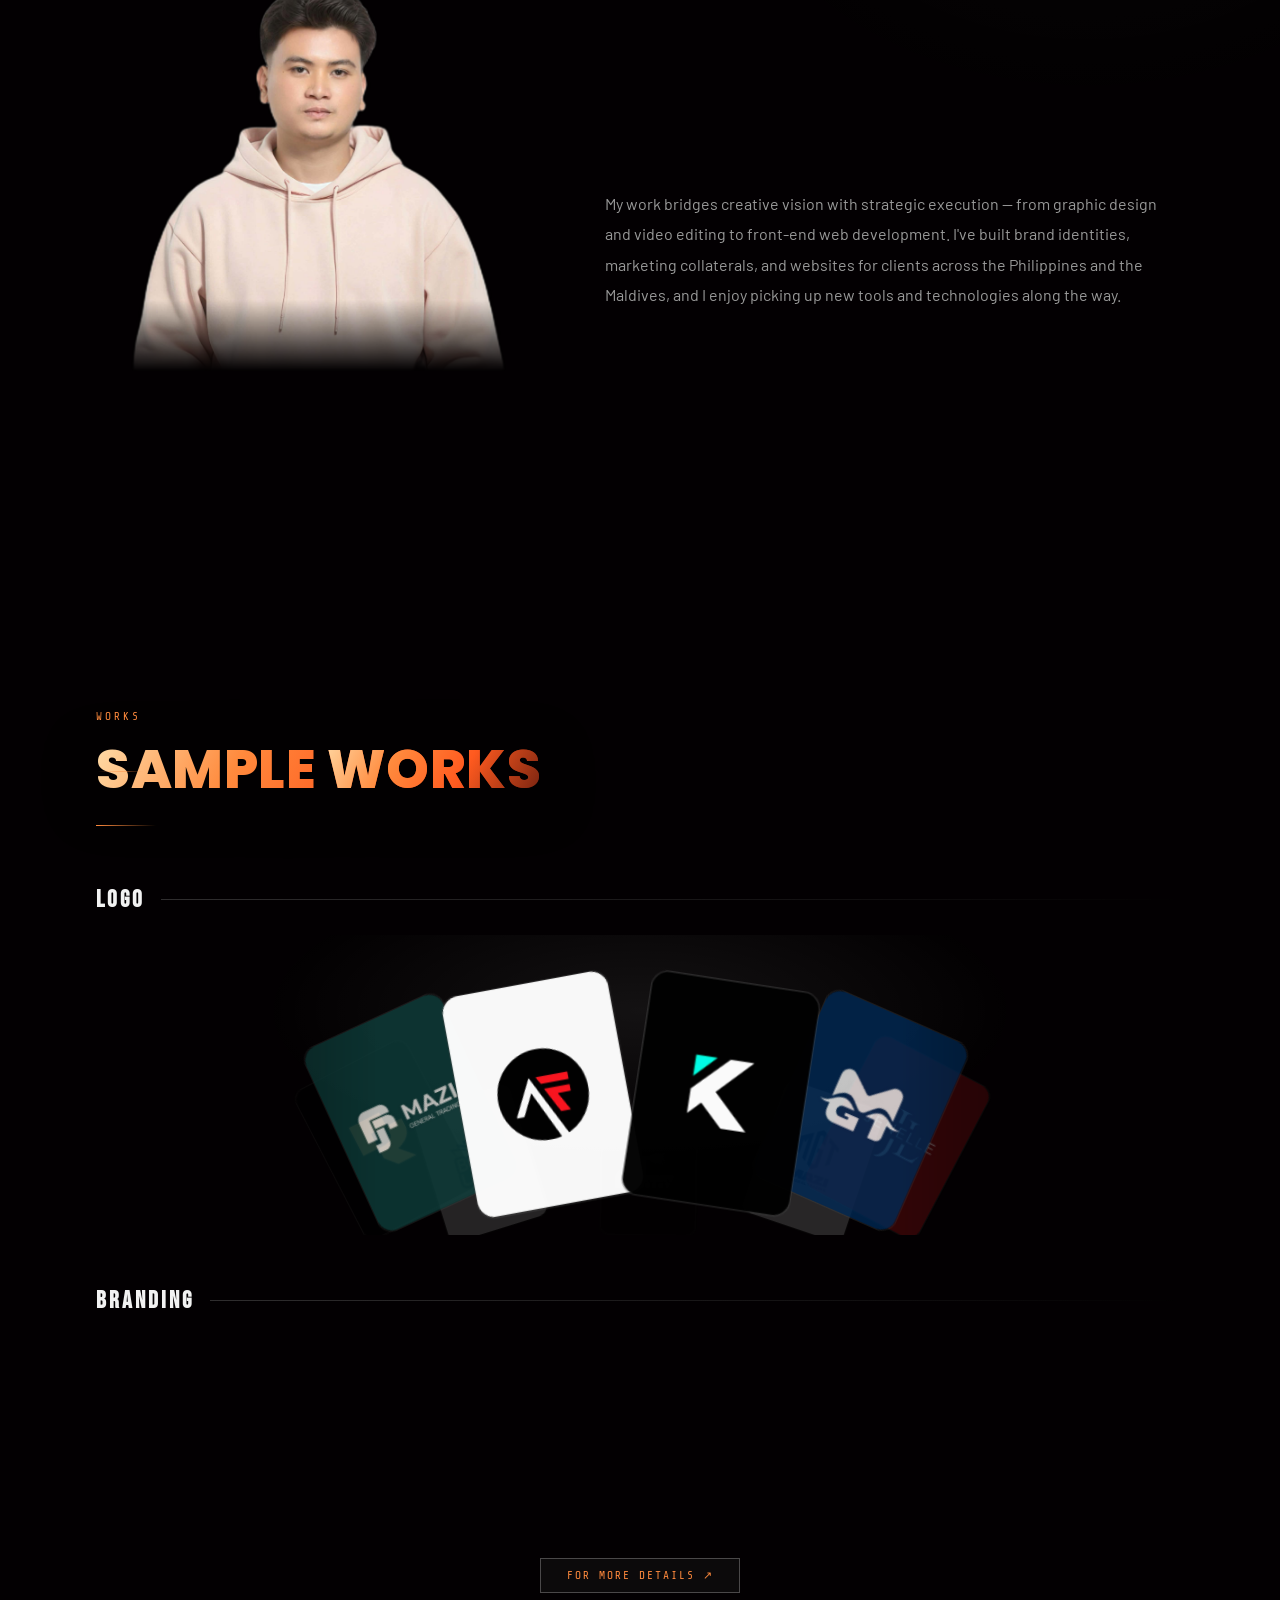
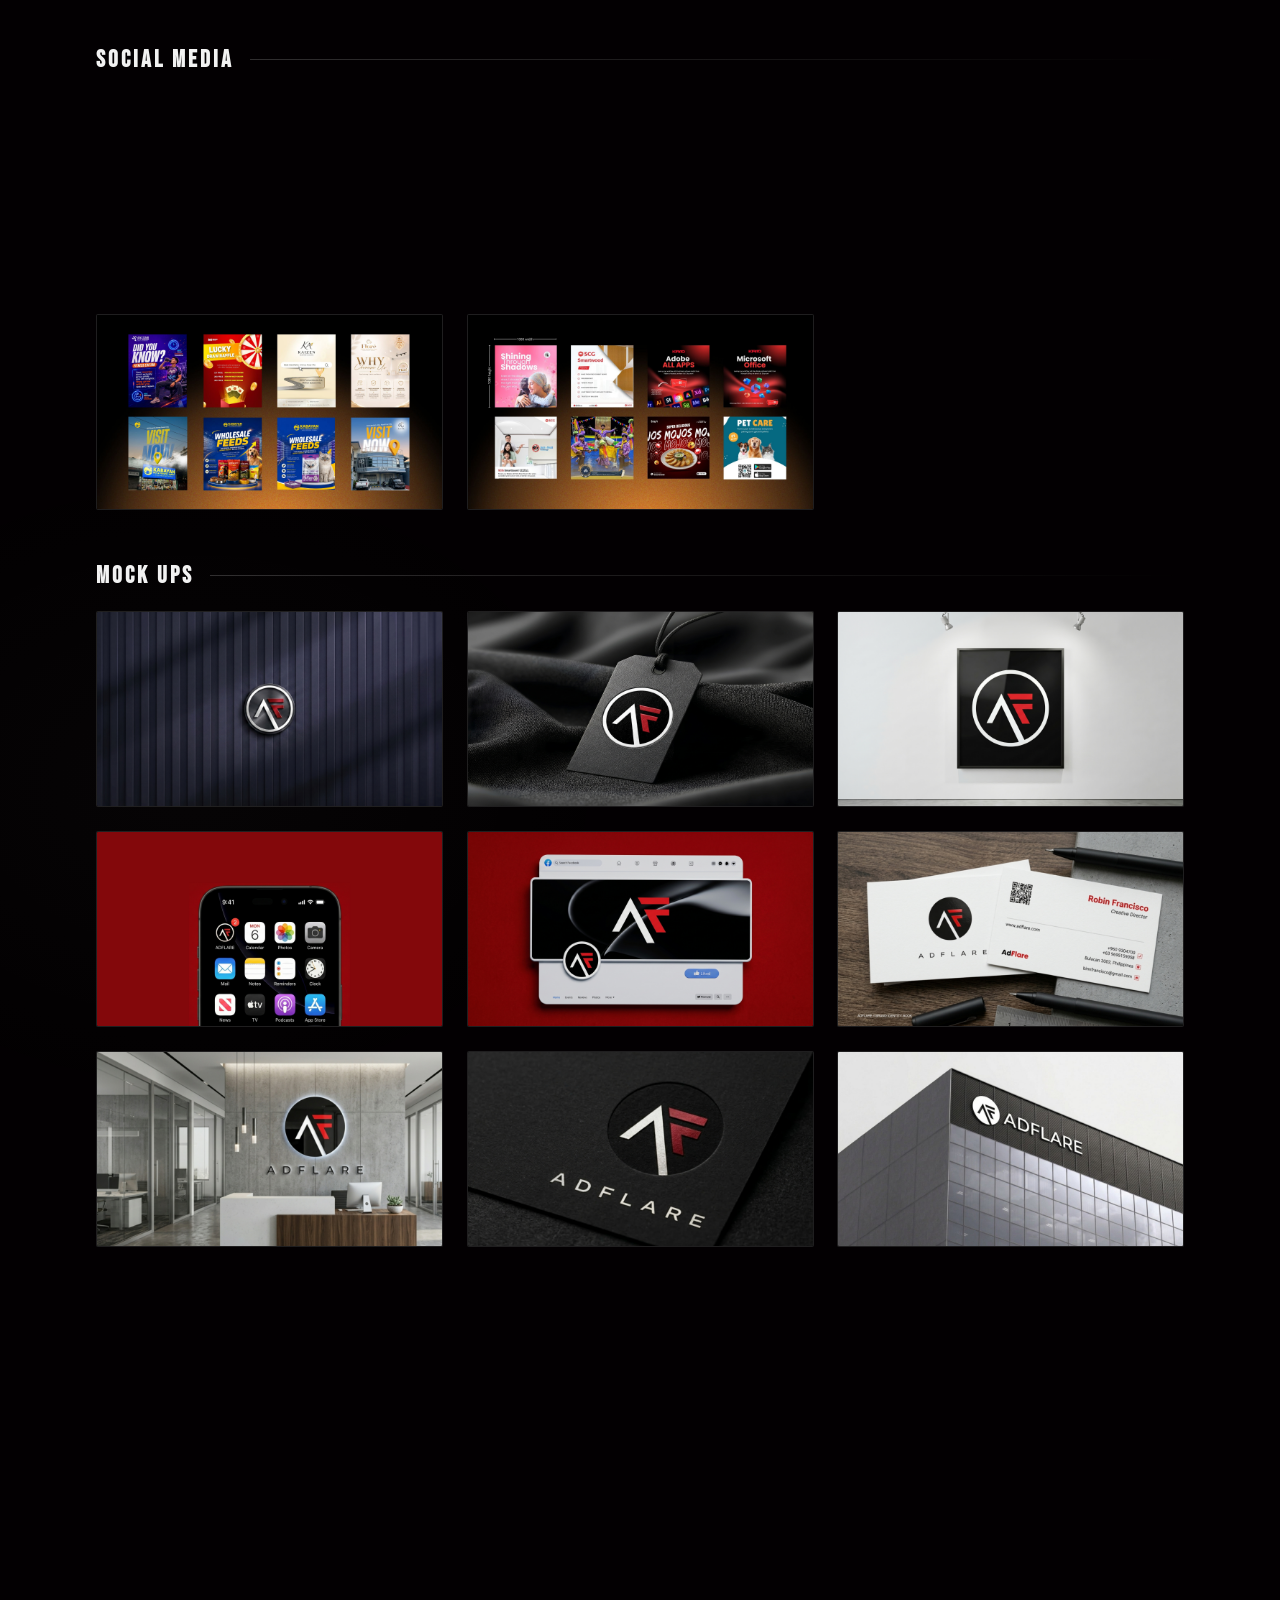
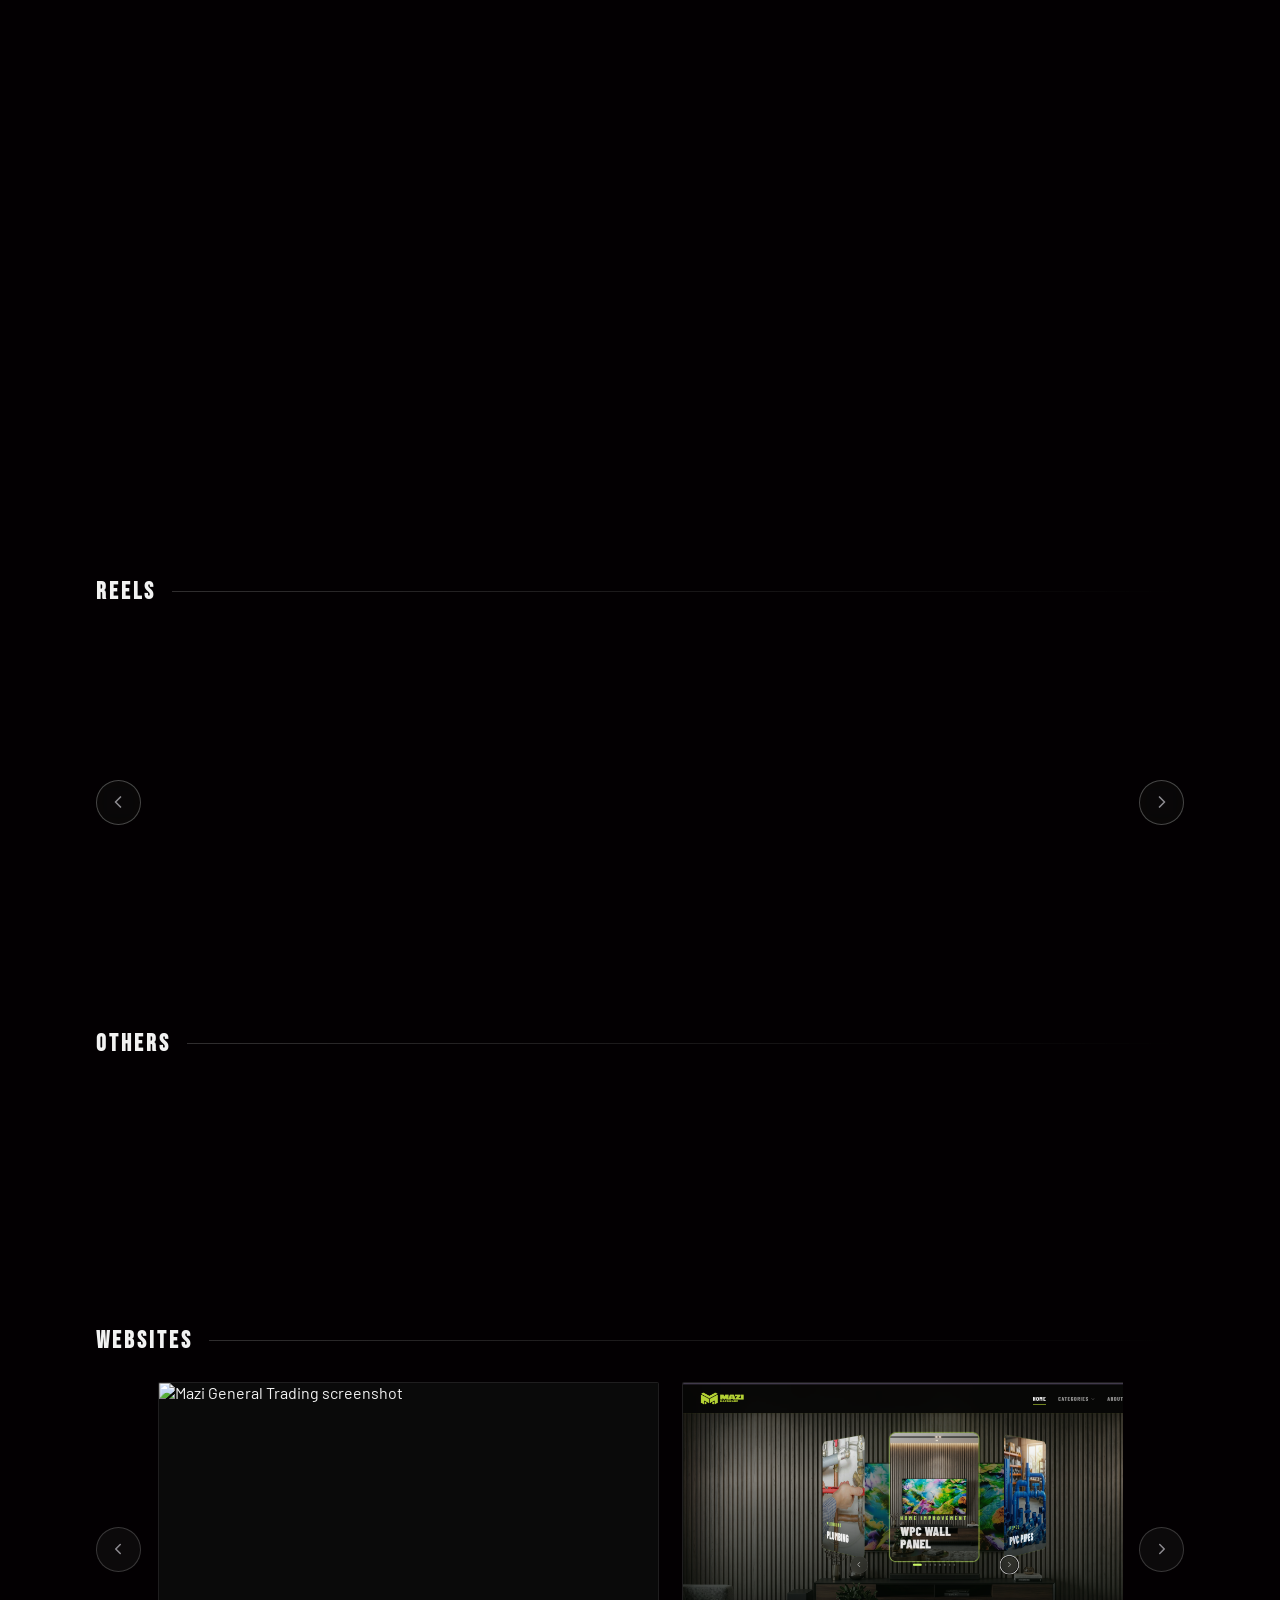
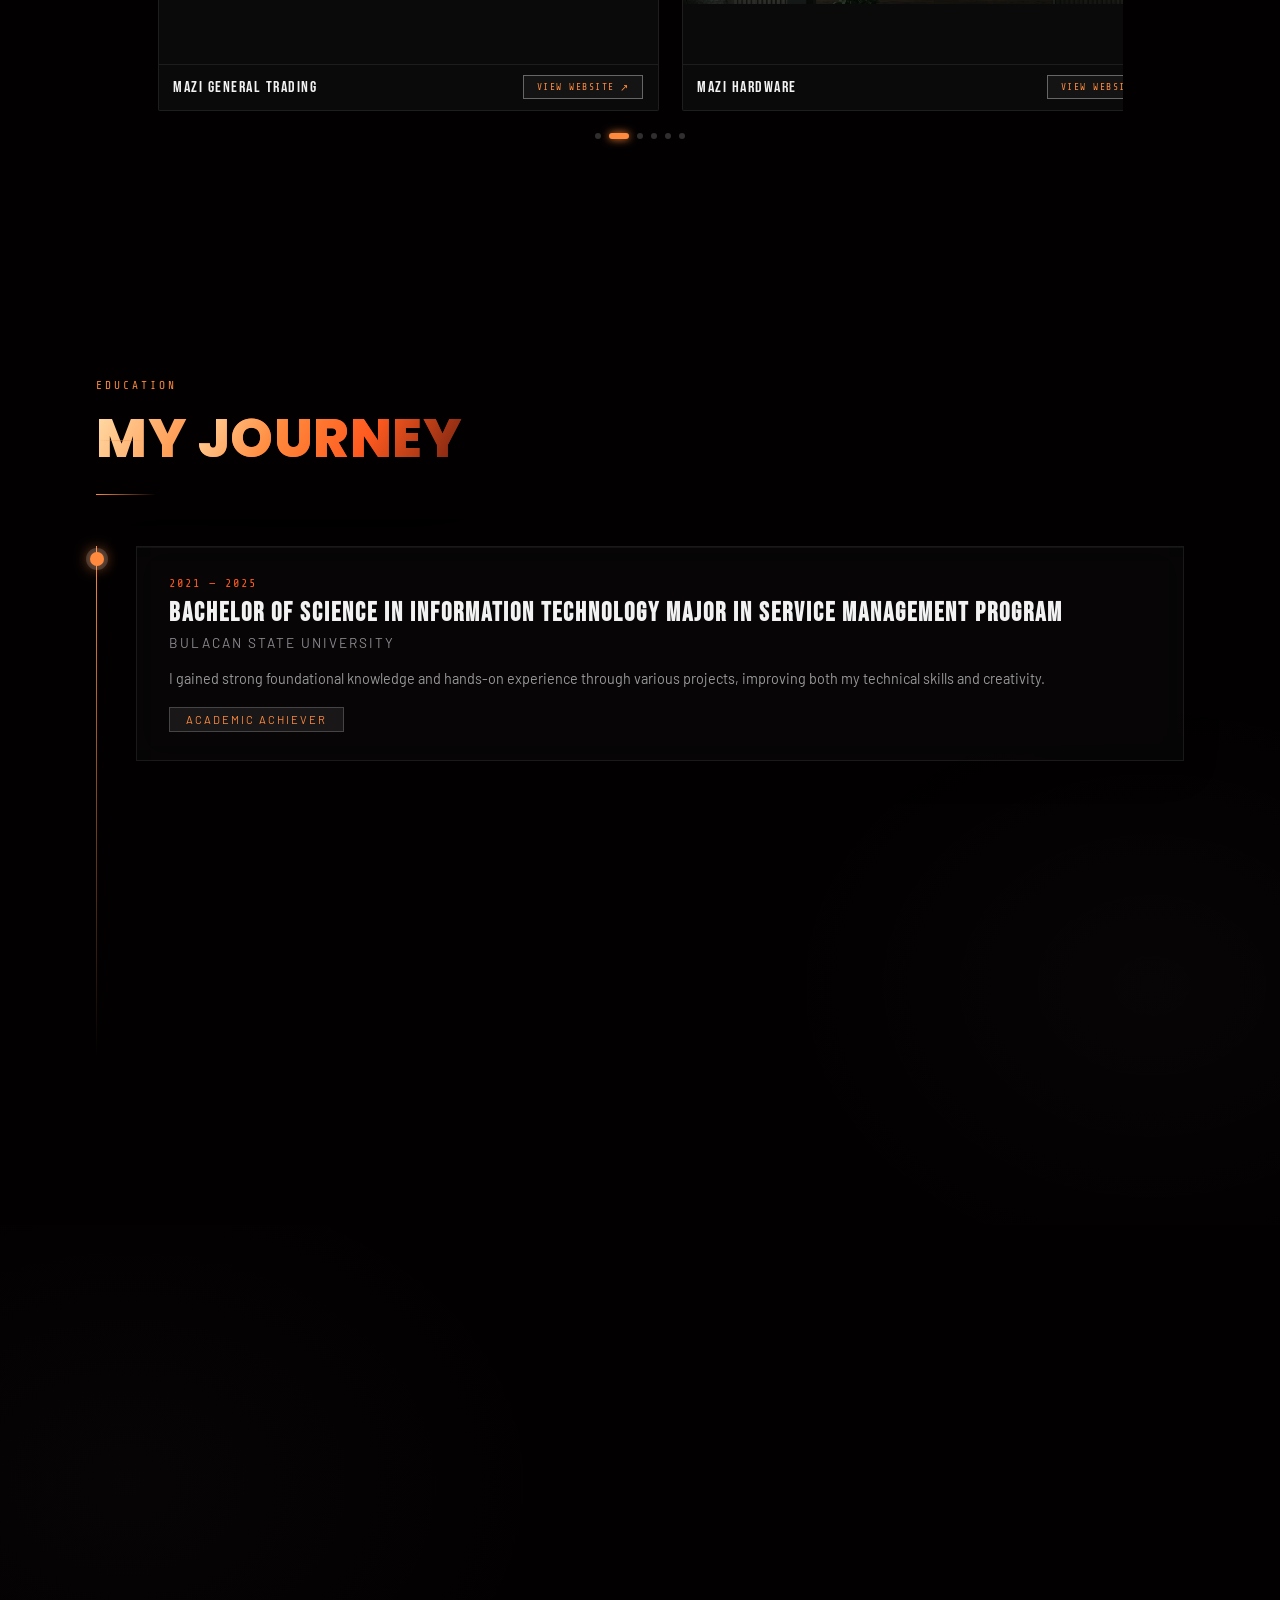
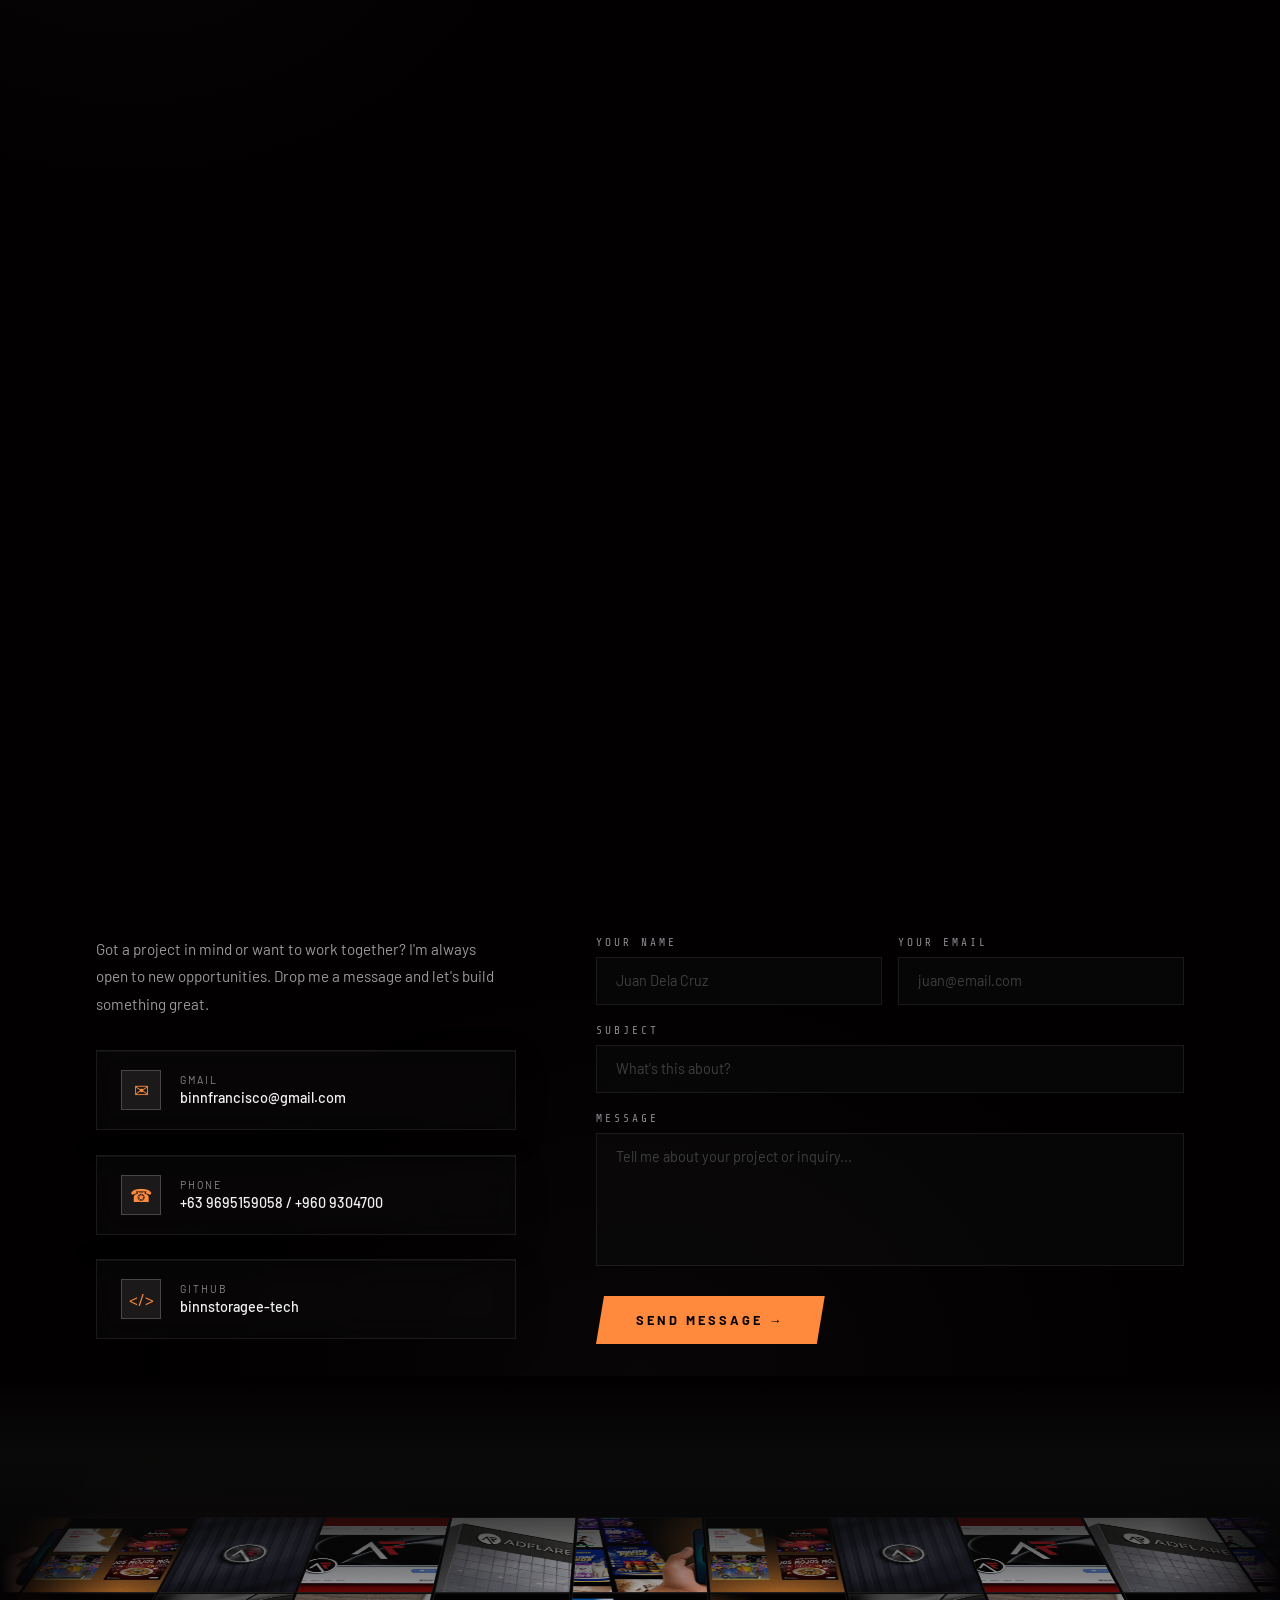
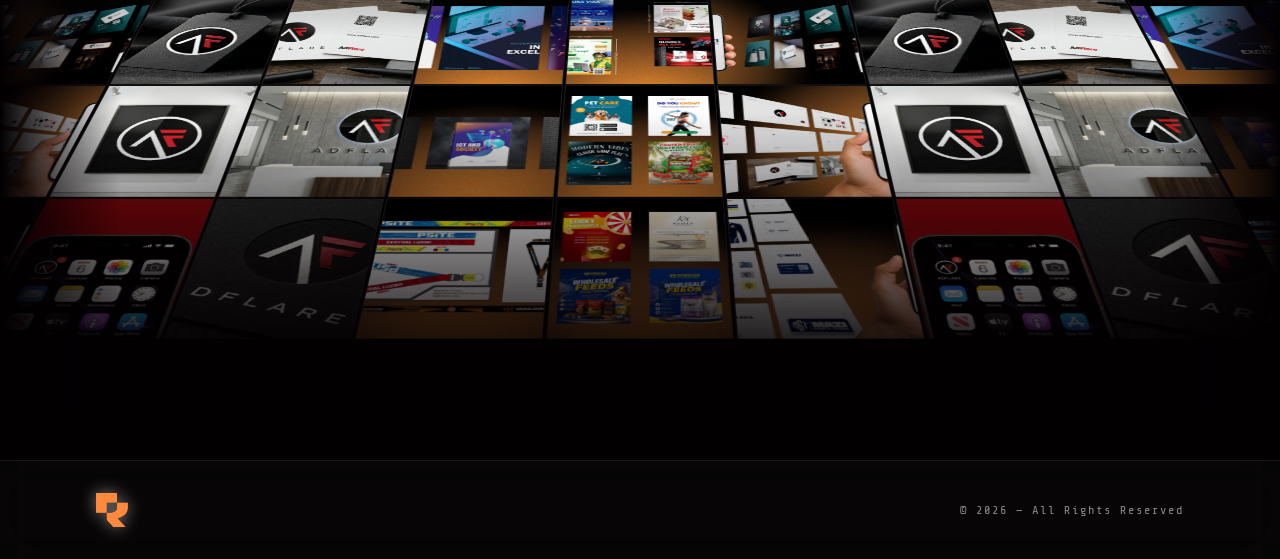
==== commit 67b0605b: "Add files via upload" ====
--- a/index.html
+++ b/index.html
@@ -626,6 +626,28 @@
 .row-prev { left: 0; }
 .row-next { right: 0; }
 .row-arrow.disabled { opacity: 0.3; pointer-events: none; }
+@media (max-width: 899px) {
+  .row-arrow { display: none !important; }
+}
+/* Desktop: buttons sit outside the row (flex siblings) instead of
+   floating on top of the clips, matching the Websites carousel. */
+@media (min-width: 900px) {
+  .works-row-wrap {
+    display: flex;
+    align-items: center;
+    gap: 1rem;
+    position: static;
+  }
+  .works-row-wrap .works-row {
+    flex: 1;
+    padding: 0.3rem 0.1rem 0.6rem;
+  }
+  .works-row-wrap .row-arrow {
+    position: static;
+    flex-shrink: 0;
+    transform: none;
+  }
+}
 
 .works-row-dots {
   display: none;
@@ -845,10 +867,11 @@
 .site-shot-wrap {
   position: relative; width: 100%;
   aspect-ratio: 16/9; overflow: hidden;
+  background: #0a0a0a;
 }
 .site-shot {
   width: 100%; height: 100%;
-  object-fit: cover; object-position: top;
+  object-fit: contain; object-position: top;
   display: block;
   transition: transform 0.7s cubic-bezier(0.22,1,0.36,1), filter 0.4s ease;
 }
@@ -944,6 +967,9 @@
 @media (max-width: 640px) {
   .sites-arrow-btn { width: 2.3rem; height: 2.3rem; }
   .sites-arrow-btn svg { width: 15px; height: 15px; }
+}
+@media (max-width: 768px) {
+  .sites-arrow-btn { display: none; }
 }
 </style>
 
@@ -1102,7 +1128,10 @@
 
 #contact {
   background: radial-gradient(ellipse 900px 700px at 50% 100%, rgba(255,255,255,0.022), transparent 60%);
-}
+  min-height: auto;
+  padding-bottom: 0;
+}
+#contact .section-inner { padding-bottom: 2rem; }
 
 .contact-wrapper {
   display: grid; grid-template-columns: 1fr 1.4fr;
@@ -1191,6 +1220,91 @@
 @media (max-width: 768px) {
   .contact-wrapper { grid-template-columns: 1fr; gap: 2.5rem; }
   .form-row { grid-template-columns: 1fr; }
+}
+
+/* ── TILT SHOWCASE — Social Media & Branding reel ────────── */
+.tilt-showcase {
+  min-height: auto;
+  background: var(--dark);
+  position: relative;
+  overflow: hidden;
+  padding: 0 0 3rem;
+}
+.tilt-showcase::before {
+  content: '';
+  position: absolute; inset: 0;
+  background: radial-gradient(ellipse 900px 520px at 12% 0%, rgba(255,138,61,0.06), transparent 60%);
+  pointer-events: none;
+}
+.tilt-showcase::after {
+  content: '';
+  position: absolute; left: 0; right: 0; top: 0; height: 260px;
+  background: linear-gradient(to bottom, var(--dark) 0%, rgba(10,10,10,0.9) 30%, rgba(10,10,10,0.55) 60%, transparent 100%);
+  pointer-events: none; z-index: 3;
+}
+.tilt-showcase .section-inner { padding-bottom: 0; }
+.tilt-showcase-sub {
+  color: #999999; font-size: 0.95rem; line-height: 1.85;
+  max-width: 480px; margin-top: -1.4rem;
+}
+
+.tilt-stage {
+  position: relative;
+  height: 660px;
+  margin-top: -1.5rem;
+  overflow: hidden;
+  perspective: 1700px;
+  -webkit-perspective: 1700px;
+}
+.tilt-grid {
+  position: absolute;
+  top: -70px; left: 50%;
+  display: flex;
+  gap: 2px;
+  width: max-content;
+  transform: translateX(-50%) rotateX(60deg) rotateZ(0deg);
+  transform-style: preserve-3d;
+}
+.tilt-col { display: flex; flex-direction: column; gap: 2px; }
+
+.tilt-card {
+  width: 150px; height: 200px;
+  border-radius: 0;
+  flex-shrink: 0;
+}
+.tilt-card .work-img {
+  width: 100%; height: 100%;
+  aspect-ratio: unset;
+  border-radius: 0;
+}
+
+.tilt-fade-top {
+  position: absolute; left: 0; right: 0; top: 0; height: 240px;
+  background: linear-gradient(to bottom, var(--dark) 0%, rgba(10,10,10,0.85) 25%, rgba(10,10,10,0.5) 55%, transparent 100%);
+  pointer-events: none; z-index: 2;
+}
+.tilt-fade-bottom {
+  position: absolute; left: 0; right: 0; bottom: 0; height: 300px;
+  background: linear-gradient(to bottom, transparent, var(--dark) 88%);
+  pointer-events: none; z-index: 2;
+}
+.tilt-fade-side { position: absolute; top: 0; bottom: 0; width: 120px; pointer-events: none; z-index: 2; }
+.tilt-fade-left  { left: 0;  background: linear-gradient(to right, var(--dark), transparent); }
+.tilt-fade-right { right: 0; background: linear-gradient(to left,  var(--dark), transparent); }
+
+@media (max-width: 1024px) {
+  .tilt-stage { height: 540px; }
+  .tilt-card { width: 128px; height: 172px; }
+}
+@media (max-width: 768px) {
+  .tilt-showcase { overflow: visible; margin-bottom: -70px; position: relative; z-index: 1; }
+  .tilt-stage { height: 340px; margin-top: 0.5rem; perspective: 1500px; }
+  .tilt-grid { gap: 1px; transform: translateX(-50%) rotateX(62deg) rotateZ(0deg); }
+  .tilt-col { gap: 1px; }
+  .tilt-card { width: 78px; height: 106px; border-radius: 0; }
+  .tilt-card .work-img { border-radius: 0; }
+  .tilt-fade-bottom { height: 180px; }
+  .tilt-fade-side { width: 50px; }
 }
 
 </style>
@@ -1212,9 +1326,9 @@
     <li><a href="#education"  data-nav>Education</a></li>
     <li><a href="#experience" data-nav>Experience</a></li>
     <li><a href="#contact"    data-nav>Contact</a></li>
-    <li class="nav-cta-mobile-item"><a class="nav-cta nav-cta-mobile role-typewriter" href="https://wa.me/639695159058" target="_blank" rel="noopener" data-roles="Chat on Viber, Chat on WhatsApp" data-role-links="viber://chat?number=%2B639695159058, https://wa.me/639695159058" data-hold="5000"></a></li>
+    <li class="nav-cta-mobile-item"><a class="nav-cta nav-cta-mobile" href="viber://chat?number=%2B639695159058" target="_blank" rel="noopener">Message Now</a></li>
   </ul>
-  <a class="nav-cta role-typewriter" href="https://wa.me/639695159058" target="_blank" rel="noopener" data-roles="Chat on Viber, Chat on WhatsApp" data-role-links="viber://chat?number=%2B639695159058, https://wa.me/639695159058" data-hold="5000"></a>
+  <a class="nav-cta" href="viber://chat?number=%2B639695159058" target="_blank" rel="noopener">Message Now</a>
 </nav>
 
 <nav class="mobile-bottom-nav" id="mobileBottomNav" aria-label="Primary">
@@ -1623,9 +1737,6 @@
         <button class="row-arrow row-prev" aria-label="Previous">
           <svg viewBox="0 0 24 24" fill="none" stroke="currentColor" stroke-width="2" stroke-linecap="round" stroke-linejoin="round"><polyline points="15 18 9 12 15 6"></polyline></svg>
         </button>
-        <button class="row-arrow row-next" aria-label="Next">
-          <svg viewBox="0 0 24 24" fill="none" stroke="currentColor" stroke-width="2" stroke-linecap="round" stroke-linejoin="round"><polyline points="9 18 15 12 9 6"></polyline></svg>
-        </button>
         <div class="works-row">
           <div class="work-item work-item--story reveal" data-category="video">
             <div class="work-card">
@@ -1682,6 +1793,9 @@
             </div>
           </div>
         </div>
+        <button class="row-arrow row-next" aria-label="Next">
+          <svg viewBox="0 0 24 24" fill="none" stroke="currentColor" stroke-width="2" stroke-linecap="round" stroke-linejoin="round"><polyline points="9 18 15 12 9 6"></polyline></svg>
+        </button>
       </div>
       <div class="works-row-dots"></div>
     </div>
@@ -1714,6 +1828,17 @@
           <svg viewBox="0 0 24 24" fill="none" stroke="currentColor" stroke-width="2" stroke-linecap="round" stroke-linejoin="round"><polyline points="15 18 9 12 15 6"></polyline></svg>
         </button>
         <div class="sites-carousel">
+          <div class="work-item reveal" data-category="websites">
+            <div class="work-card site-card">
+              <a class="site-card-link" href="https://www.mazigeneraltrade.com/" target="_blank" rel="noopener">
+                <div class="site-shot-wrap"><img class="site-shot" src="IMG/mgt.png" alt="Mazi General Trading screenshot"></div>
+                <div class="site-card-footer">
+                  <span class="site-name-badge">Mazi General Trading</span>
+                  <span class="site-visit-btn">View Website <span class="arrow">↗</span></span>
+                </div>
+              </a>
+            </div>
+          </div>
           <div class="work-item reveal" data-category="websites">
             <div class="work-card site-card">
               <a class="site-card-link" href="https://binnstoragee-tech.github.io/Mazi-Hardware-Catalog/" target="_blank" rel="noopener">
@@ -1754,6 +1879,17 @@
                 <div class="site-card-footer">
                   <span class="site-name-badge">Outright Trading</span>
                   <span class="site-visit-btn">View Website <span class="arrow">↗</span></span>
+                </div>
+              </a>
+            </div>
+          </div>
+          <div class="work-item reveal" data-category="websites">
+            <div class="work-card site-card">
+              <a class="site-card-link" href="pli-studio.html">
+                <div class="site-shot-wrap"><div class="site-shot" style="background:linear-gradient(135deg,#FBEEE4 0%,#F6E1D2 45%,#EFCBB0 75%,#BE7355 100%); display:flex; align-items:center; justify-content:center;"><span style="font-family:'Bebas Neue',cursive; letter-spacing:3px; font-size:1.1rem; color:#241C18; opacity:0.55;">3D · PEACH · FABRIC</span></div></div>
+                <div class="site-card-footer">
+                  <span class="site-name-badge">Pli Studio</span>
+                  <span class="site-visit-btn">View Case Study <span class="arrow">↗</span></span>
                 </div>
               </a>
             </div>
@@ -1970,6 +2106,173 @@
   </div>
 </section>
 
+<!-- ── TILT SHOWCASE — Social Media & Branding reel ────────── -->
+<section class="tilt-showcase">
+
+  <div class="tilt-stage">
+    <div class="tilt-grid">
+      <div class="tilt-col">
+        <div class="work-card tilt-card">
+          <img class="work-img" src="IMG/socmed/1.jpg" alt="Social Media Campaign" data-title="Social Media Campaign">
+        </div>
+        <div class="work-card tilt-card">
+          <img class="work-img" src="IMG/socmed/2.jpg" alt="Social Media Campaign" data-title="Social Media Campaign">
+        </div>
+        <div class="work-card tilt-card">
+          <img class="work-img" src="IMG/socmed/3.jpg" alt="Social Media Campaign" data-title="Social Media Campaign">
+        </div>
+        <div class="work-card tilt-card">
+          <img class="work-img" src="IMG/socmed/4.jpg" alt="Social Media Campaign" data-title="Social Media Campaign">
+        </div>
+      </div>
+      <div class="tilt-col">
+        <div class="work-card tilt-card">
+          <img class="work-img" src="IMG/socmed/5.jpg" alt="Social Media Campaign" data-title="Social Media Campaign">
+        </div>
+        <div class="work-card tilt-card">
+          <img class="work-img" src="IMG/branding/1.jpg" alt="Brand Identity" data-title="Brand Identity">
+        </div>
+        <div class="work-card tilt-card">
+          <img class="work-img" src="IMG/branding/2.jpg" alt="Brand Identity" data-title="Brand Identity">
+        </div>
+        <div class="work-card tilt-card">
+          <img class="work-img" src="IMG/branding/3.jpg" alt="Brand Identity" data-title="Brand Identity">
+        </div>
+      </div>
+      <div class="tilt-col">
+        <div class="work-card tilt-card">
+          <img class="work-img" src="IMG/mockups/1.jpg" alt="Mock Ups 01" data-title="Mock Ups 01">
+        </div>
+        <div class="work-card tilt-card">
+          <img class="work-img" src="IMG/mockups/2.jpg" alt="Mock Ups 02" data-title="Mock Ups 02">
+        </div>
+        <div class="work-card tilt-card">
+          <img class="work-img" src="IMG/mockups/3.jpg" alt="Mock Ups 03" data-title="Mock Ups 03">
+        </div>
+        <div class="work-card tilt-card">
+          <img class="work-img" src="IMG/mockups/4.jpg" alt="Mock Ups 04" data-title="Mock Ups 04">
+        </div>
+      </div>
+      <div class="tilt-col">
+        <div class="work-card tilt-card">
+          <img class="work-img" src="IMG/mockups/5.jpg" alt="Mock Ups 05" data-title="Mock Ups 05">
+        </div>
+        <div class="work-card tilt-card">
+          <img class="work-img" src="IMG/mockups/6.jpg" alt="Mock Ups 06" data-title="Mock Ups 06">
+        </div>
+        <div class="work-card tilt-card">
+          <img class="work-img" src="IMG/mockups/7.jpg" alt="Mock Ups 07" data-title="Mock Ups 07">
+        </div>
+        <div class="work-card tilt-card">
+          <img class="work-img" src="IMG/mockups/8.jpg" alt="Mock Ups 08" data-title="Mock Ups 08">
+        </div>
+      </div>
+      <div class="tilt-col">
+        <div class="work-card tilt-card">
+          <img class="work-img" src="IMG/mockups/9.jpg" alt="Mock Ups 09" data-title="Mock Ups 09">
+        </div>
+        <div class="work-card tilt-card">
+          <img class="work-img" src="IMG/others/1.jpg" alt="Others" data-title="Others">
+        </div>
+        <div class="work-card tilt-card">
+          <img class="work-img" src="IMG/others/2.jpg" alt="Others" data-title="Others">
+        </div>
+        <div class="work-card tilt-card">
+          <img class="work-img" src="IMG/others/3.jpg" alt="Others" data-title="Others">
+        </div>
+      </div>
+      <div class="tilt-col">
+        <div class="work-card tilt-card">
+          <img class="work-img" src="IMG/socmed/1.jpg" alt="Social Media Campaign" data-title="Social Media Campaign">
+        </div>
+        <div class="work-card tilt-card">
+          <img class="work-img" src="IMG/socmed/2.jpg" alt="Social Media Campaign" data-title="Social Media Campaign">
+        </div>
+        <div class="work-card tilt-card">
+          <img class="work-img" src="IMG/socmed/3.jpg" alt="Social Media Campaign" data-title="Social Media Campaign">
+        </div>
+        <div class="work-card tilt-card">
+          <img class="work-img" src="IMG/socmed/4.jpg" alt="Social Media Campaign" data-title="Social Media Campaign">
+        </div>
+      </div>
+      <div class="tilt-col">
+        <div class="work-card tilt-card">
+          <img class="work-img" src="IMG/socmed/5.jpg" alt="Social Media Campaign" data-title="Social Media Campaign">
+        </div>
+        <div class="work-card tilt-card">
+          <img class="work-img" src="IMG/branding/1.jpg" alt="Brand Identity" data-title="Brand Identity">
+        </div>
+        <div class="work-card tilt-card">
+          <img class="work-img" src="IMG/branding/2.jpg" alt="Brand Identity" data-title="Brand Identity">
+        </div>
+        <div class="work-card tilt-card">
+          <img class="work-img" src="IMG/branding/3.jpg" alt="Brand Identity" data-title="Brand Identity">
+        </div>
+      </div>
+      <div class="tilt-col">
+        <div class="work-card tilt-card">
+          <img class="work-img" src="IMG/mockups/1.jpg" alt="Mock Ups 01" data-title="Mock Ups 01">
+        </div>
+        <div class="work-card tilt-card">
+          <img class="work-img" src="IMG/mockups/2.jpg" alt="Mock Ups 02" data-title="Mock Ups 02">
+        </div>
+        <div class="work-card tilt-card">
+          <img class="work-img" src="IMG/mockups/3.jpg" alt="Mock Ups 03" data-title="Mock Ups 03">
+        </div>
+        <div class="work-card tilt-card">
+          <img class="work-img" src="IMG/mockups/4.jpg" alt="Mock Ups 04" data-title="Mock Ups 04">
+        </div>
+      </div>
+      <div class="tilt-col">
+        <div class="work-card tilt-card">
+          <img class="work-img" src="IMG/mockups/5.jpg" alt="Mock Ups 05" data-title="Mock Ups 05">
+        </div>
+        <div class="work-card tilt-card">
+          <img class="work-img" src="IMG/mockups/6.jpg" alt="Mock Ups 06" data-title="Mock Ups 06">
+        </div>
+        <div class="work-card tilt-card">
+          <img class="work-img" src="IMG/mockups/7.jpg" alt="Mock Ups 07" data-title="Mock Ups 07">
+        </div>
+        <div class="work-card tilt-card">
+          <img class="work-img" src="IMG/mockups/8.jpg" alt="Mock Ups 08" data-title="Mock Ups 08">
+        </div>
+      </div>
+      <div class="tilt-col">
+        <div class="work-card tilt-card">
+          <img class="work-img" src="IMG/mockups/9.jpg" alt="Mock Ups 09" data-title="Mock Ups 09">
+        </div>
+        <div class="work-card tilt-card">
+          <img class="work-img" src="IMG/others/1.jpg" alt="Others" data-title="Others">
+        </div>
+        <div class="work-card tilt-card">
+          <img class="work-img" src="IMG/others/2.jpg" alt="Others" data-title="Others">
+        </div>
+        <div class="work-card tilt-card">
+          <img class="work-img" src="IMG/others/3.jpg" alt="Others" data-title="Others">
+        </div>
+      </div>
+      <div class="tilt-col">
+        <div class="work-card tilt-card">
+          <img class="work-img" src="IMG/socmed/1.jpg" alt="Social Media Campaign" data-title="Social Media Campaign">
+        </div>
+        <div class="work-card tilt-card">
+          <img class="work-img" src="IMG/socmed/2.jpg" alt="Social Media Campaign" data-title="Social Media Campaign">
+        </div>
+        <div class="work-card tilt-card">
+          <img class="work-img" src="IMG/socmed/3.jpg" alt="Social Media Campaign" data-title="Social Media Campaign">
+        </div>
+        <div class="work-card tilt-card">
+          <img class="work-img" src="IMG/socmed/4.jpg" alt="Social Media Campaign" data-title="Social Media Campaign">
+        </div>
+      </div>
+    </div>
+    <div class="tilt-fade-top"></div>
+    <div class="tilt-fade-bottom"></div>
+    <div class="tilt-fade-side tilt-fade-left"></div>
+    <div class="tilt-fade-side tilt-fade-right"></div>
+  </div>
+</section>
+
 <footer>
   <a class="footer-logo" href="#home" data-nav><img src="IMG/favicon2.png" alt="Kirito Logo"></a>
   <div class="footer-text">© 2026 — All Rights Reserved</div>
